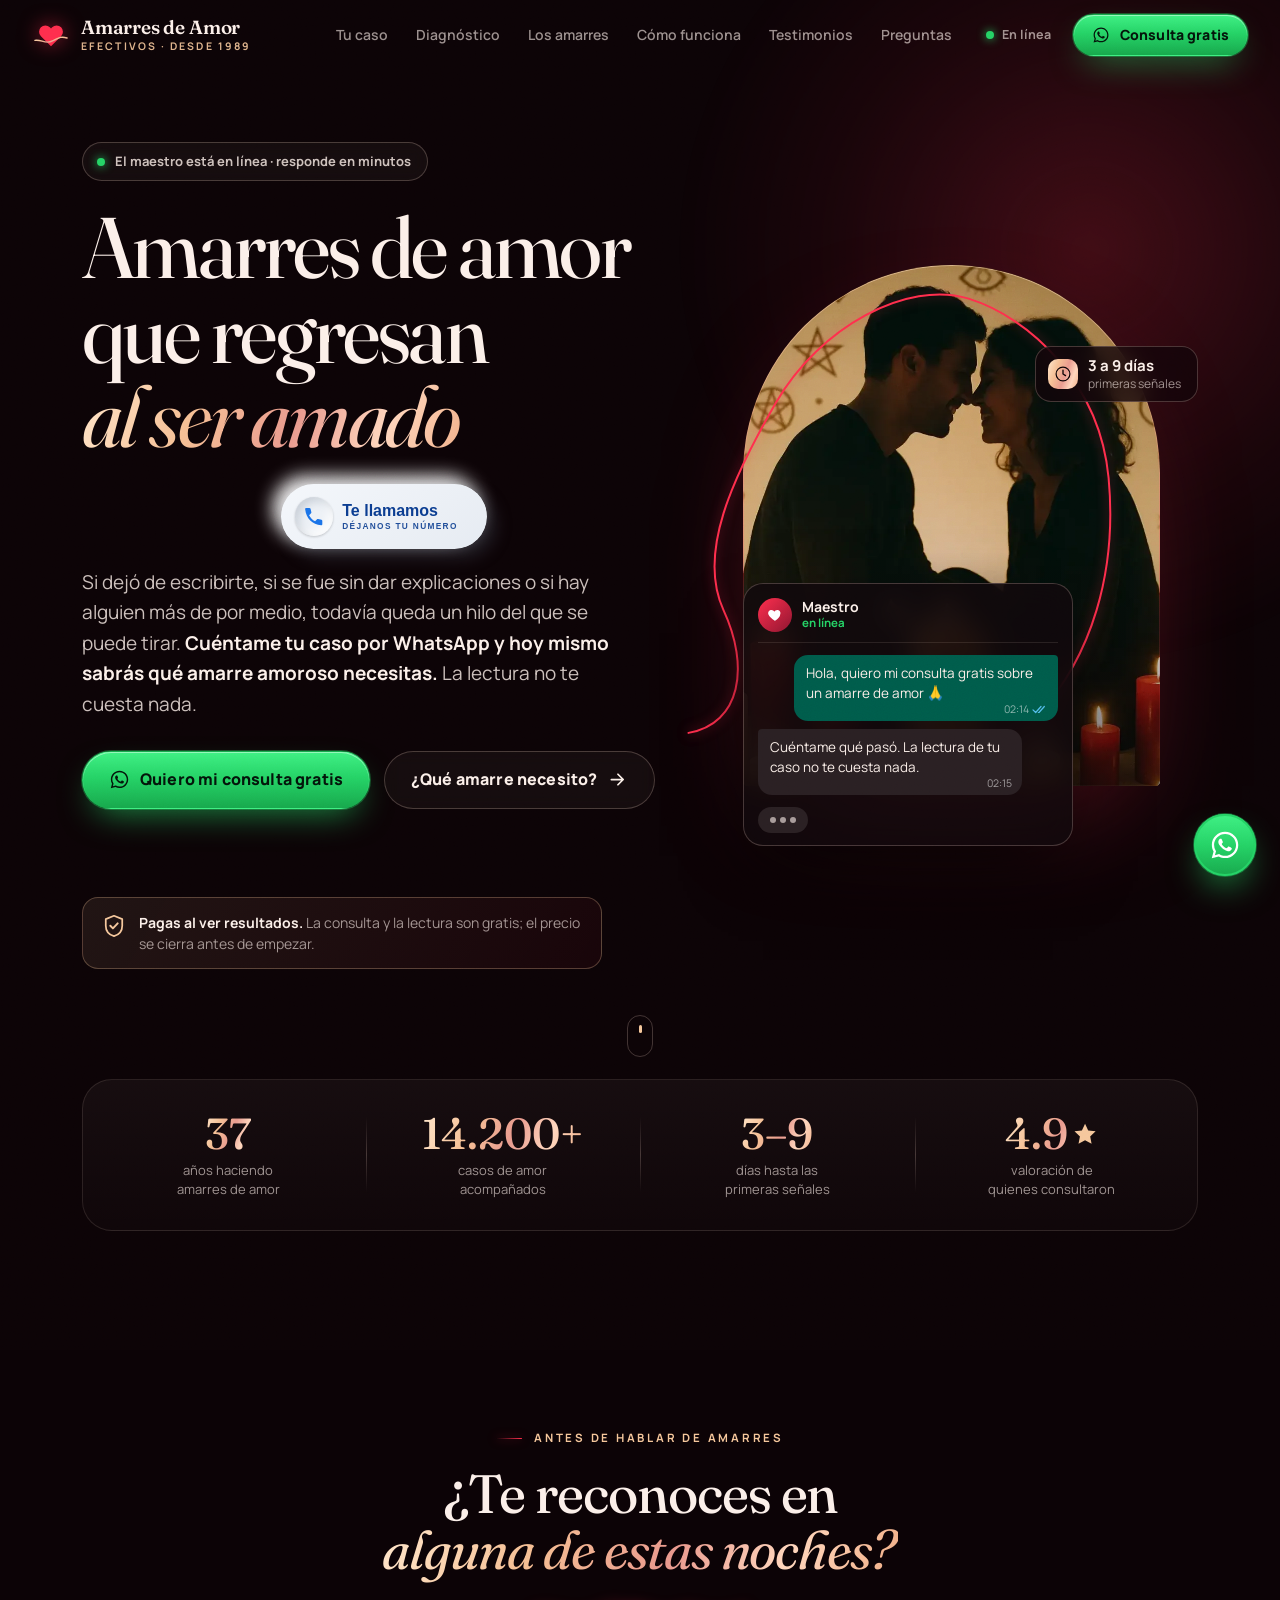
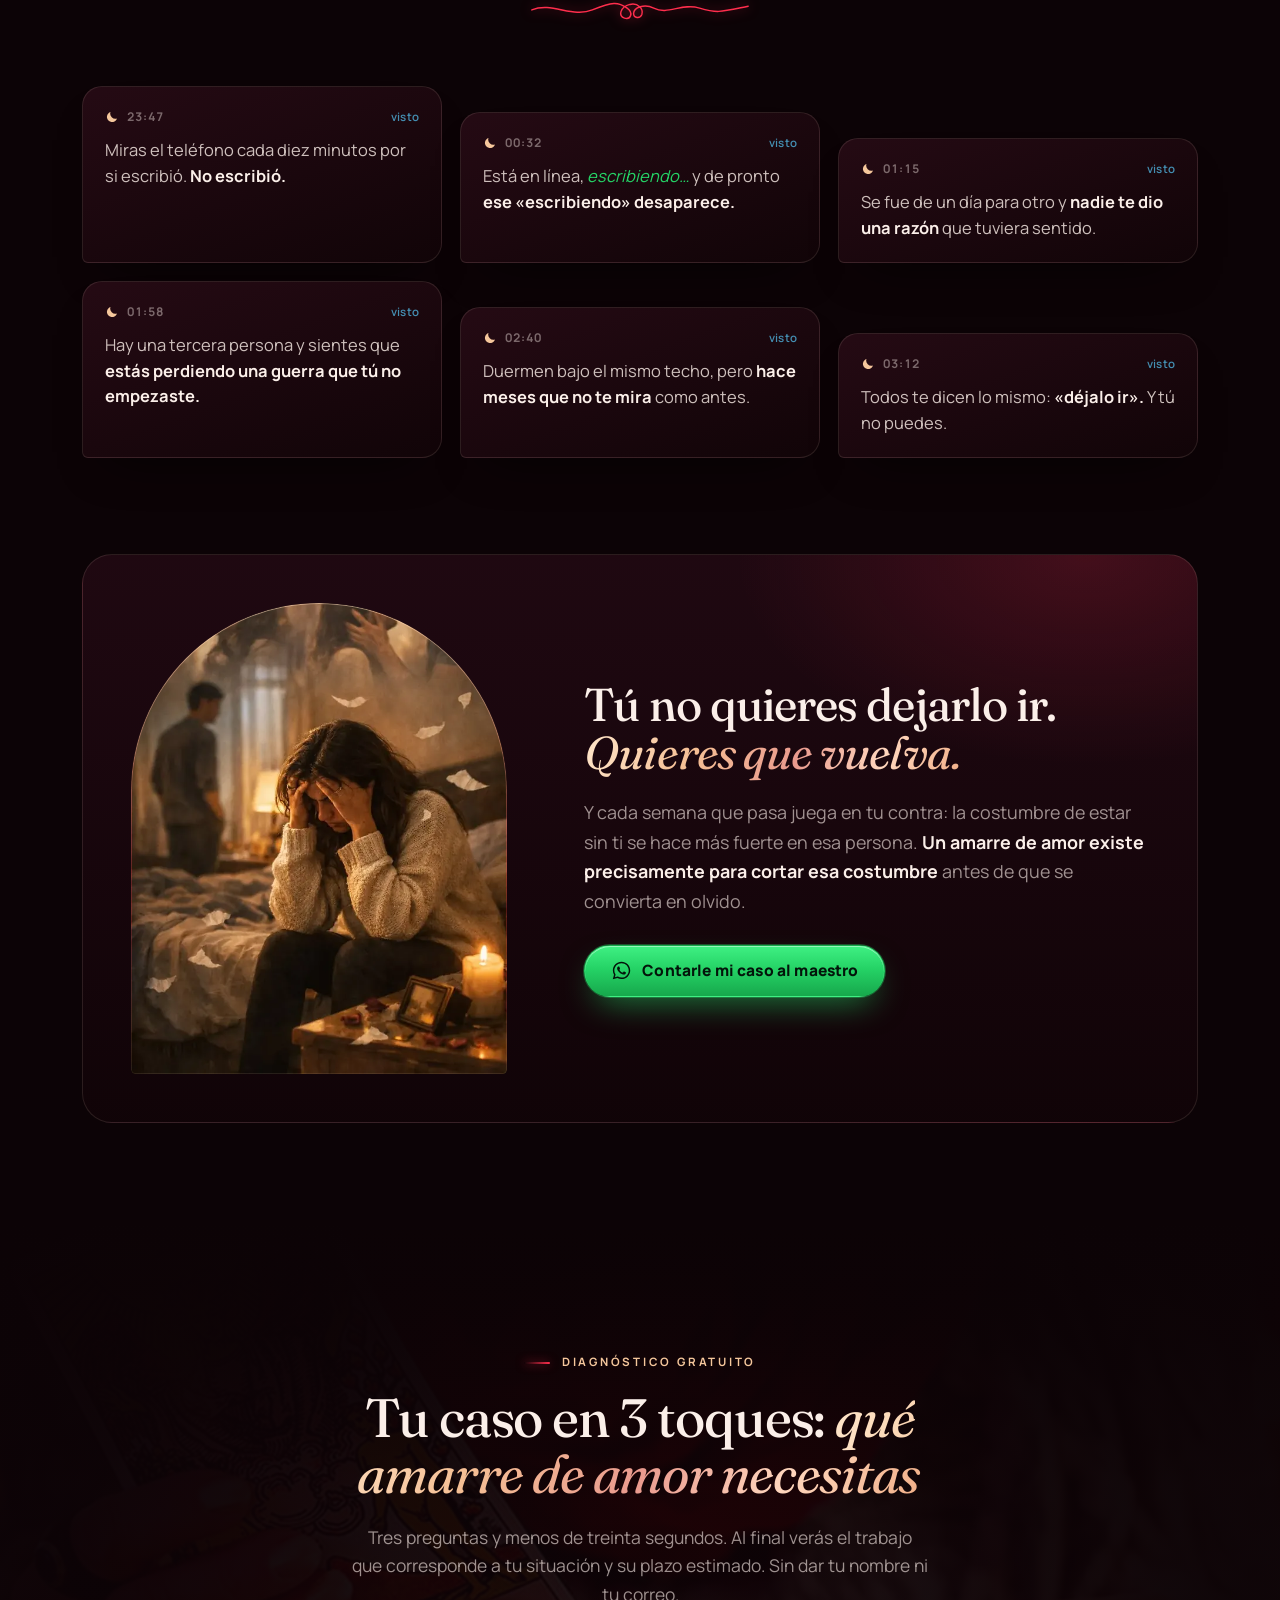
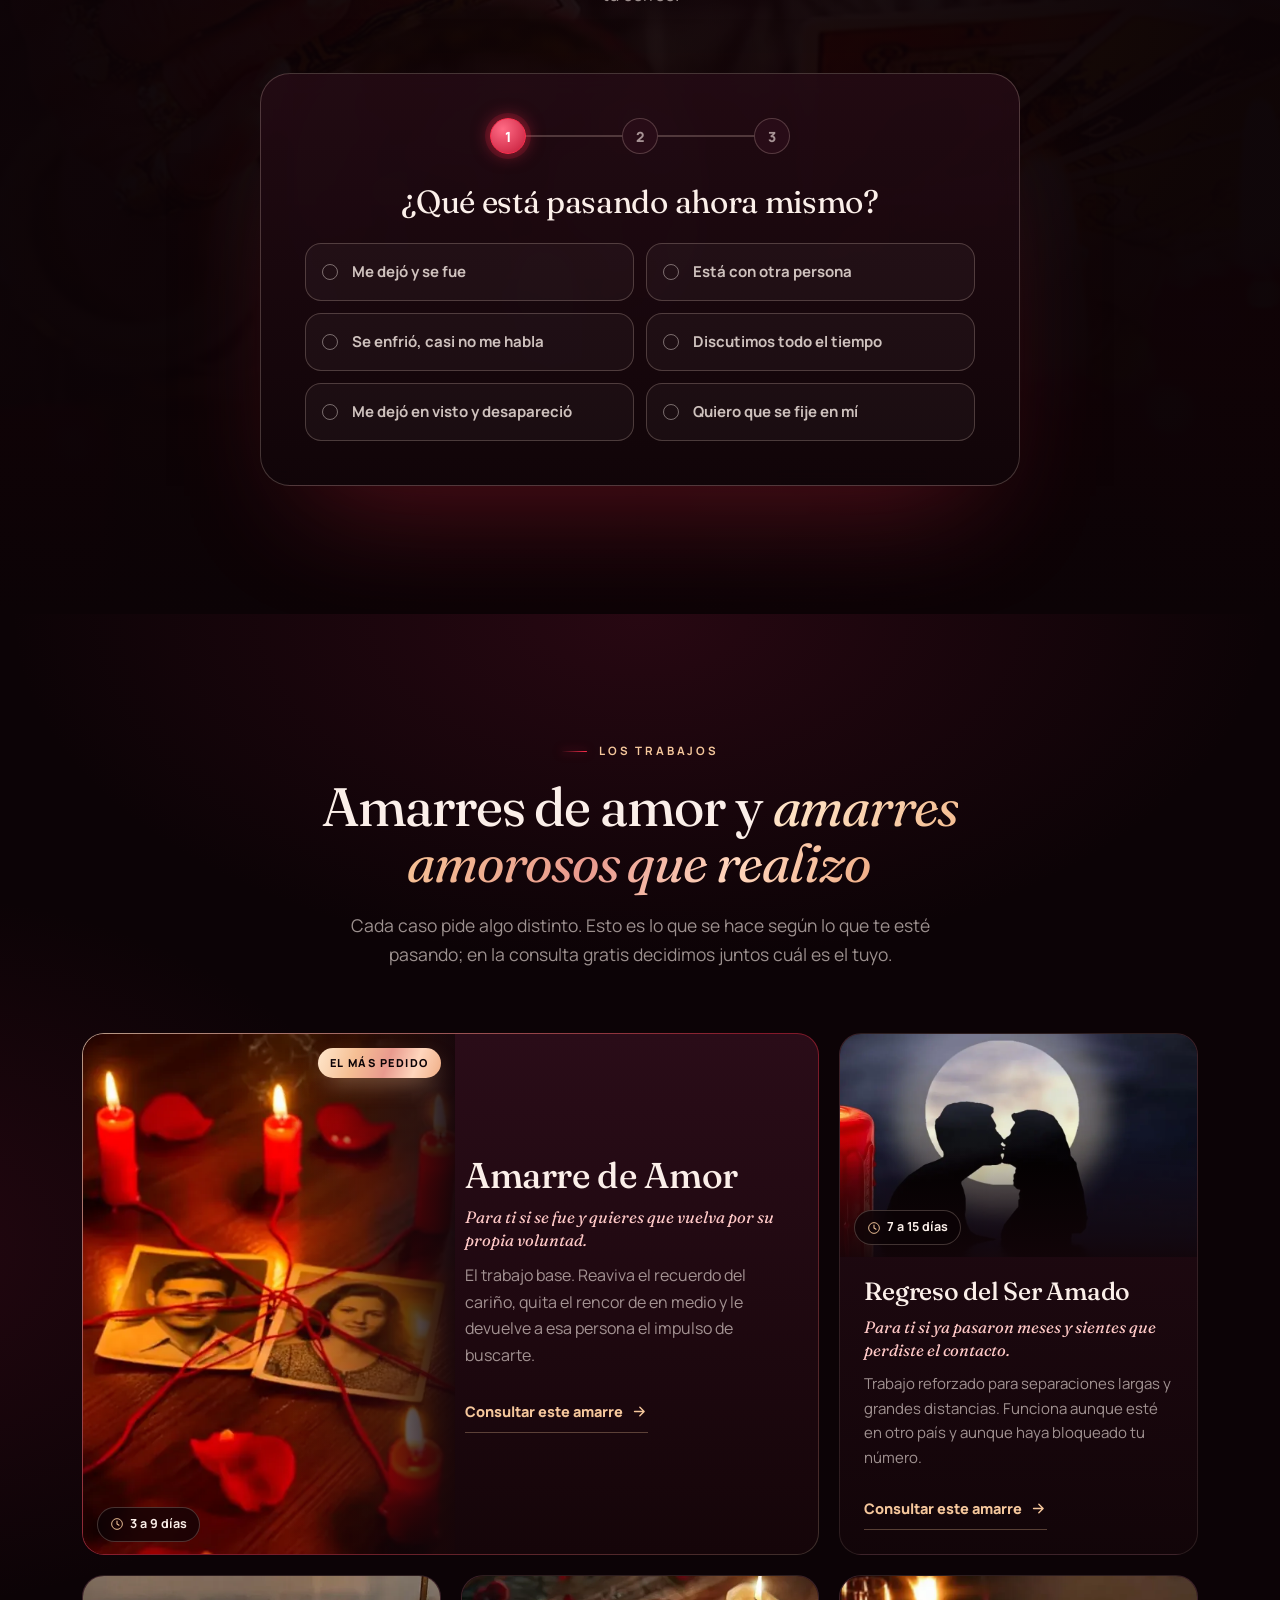
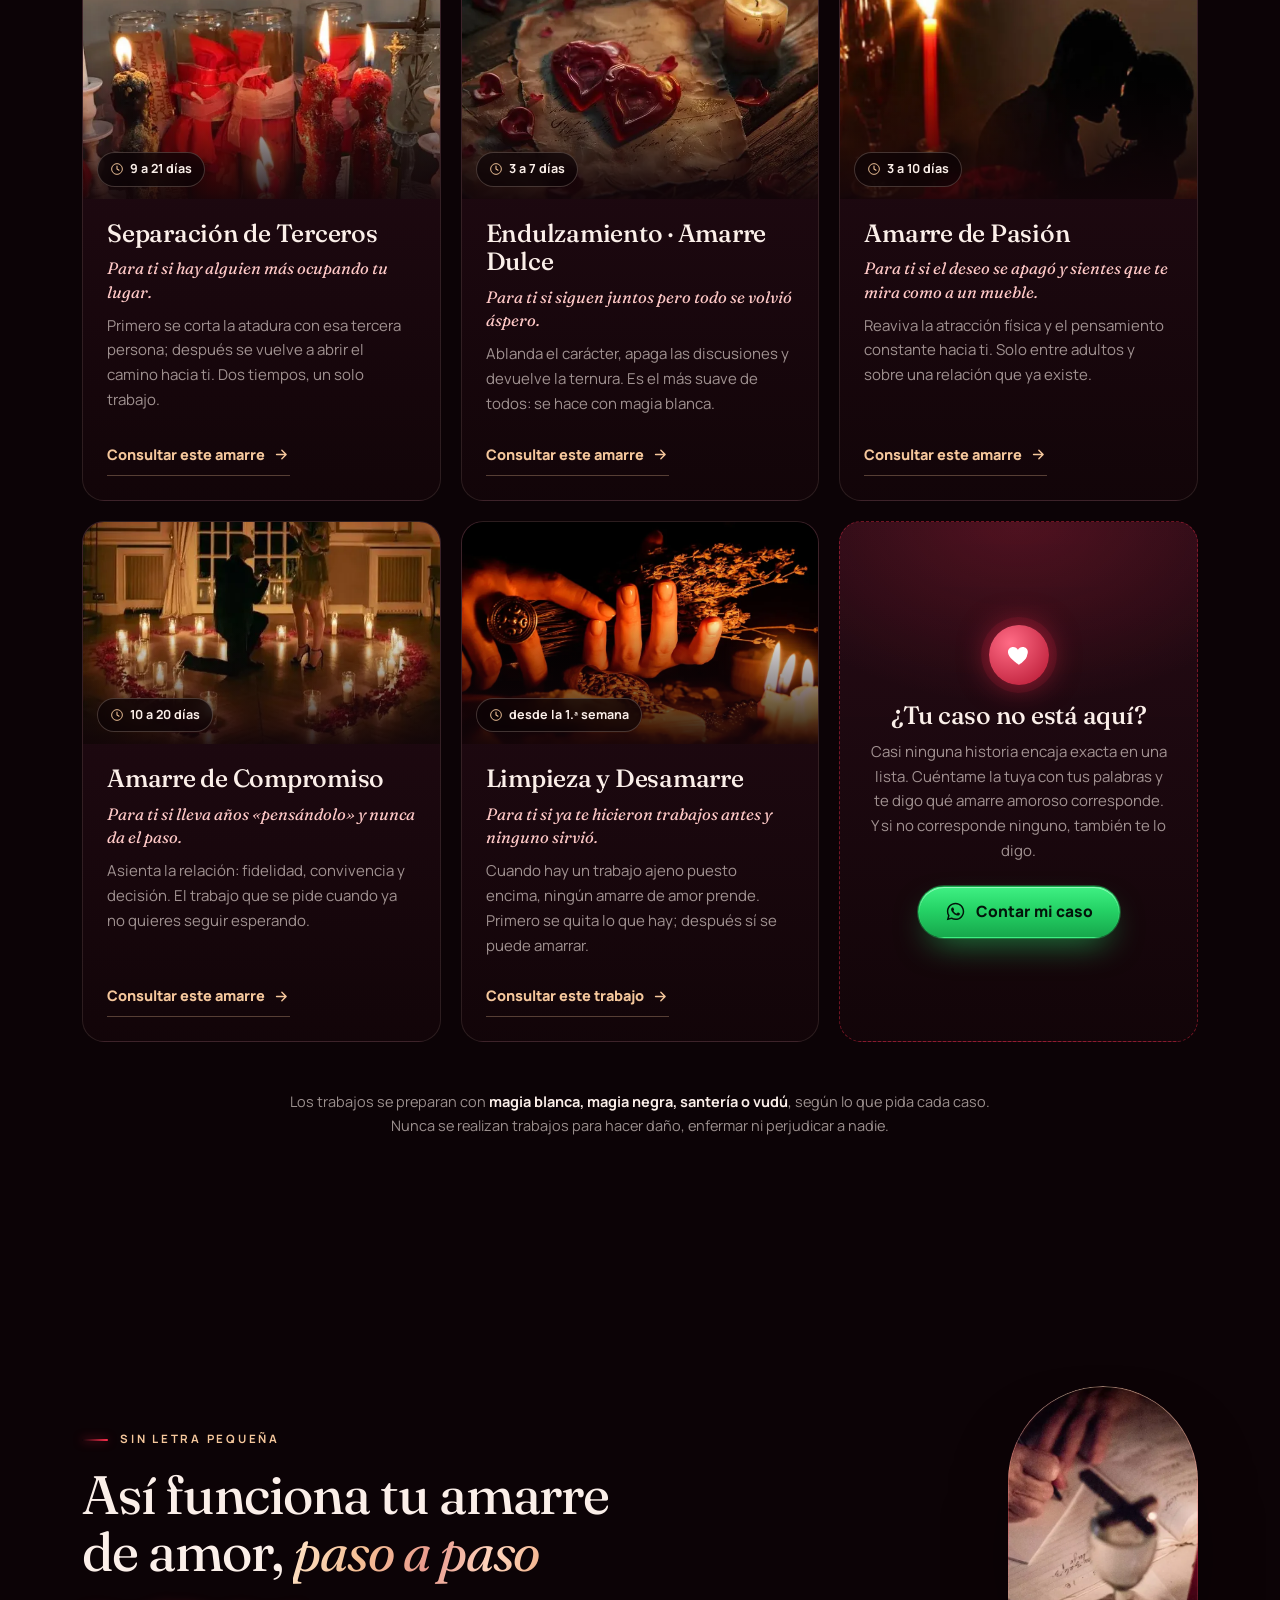
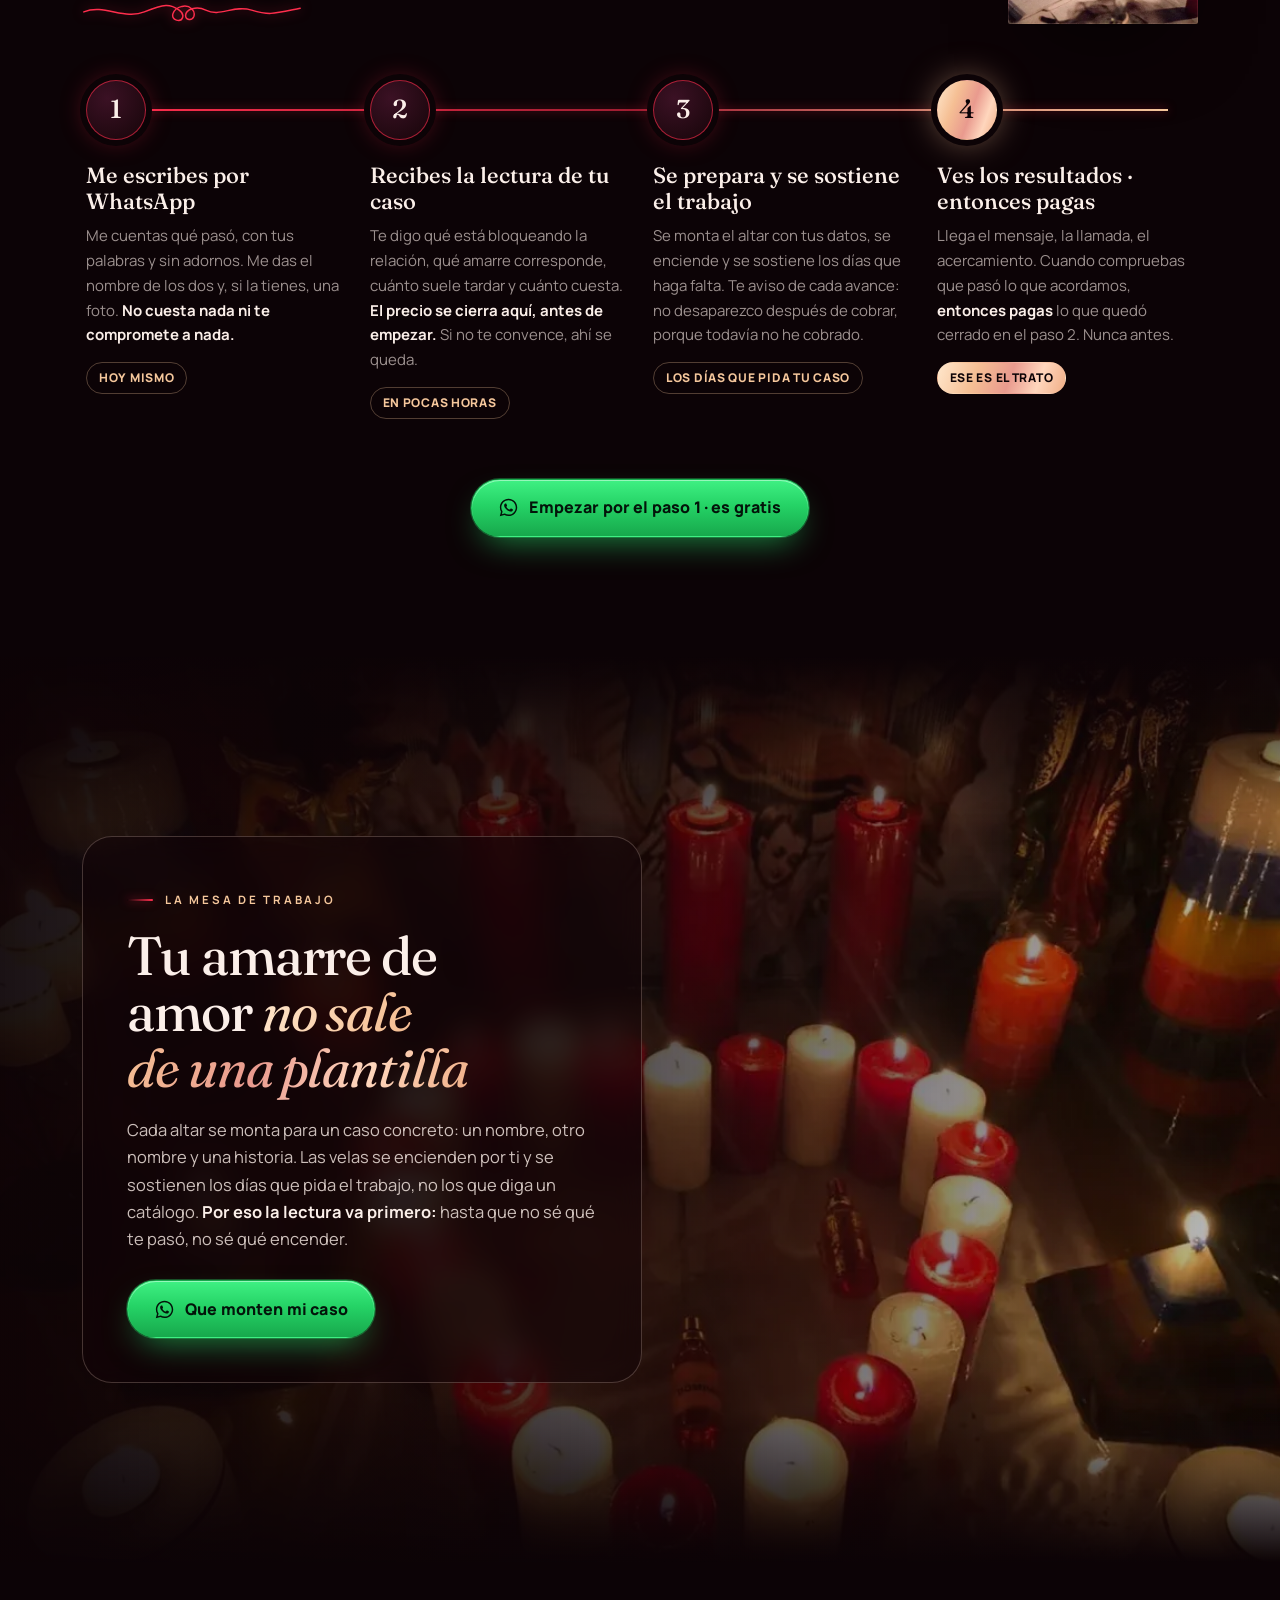
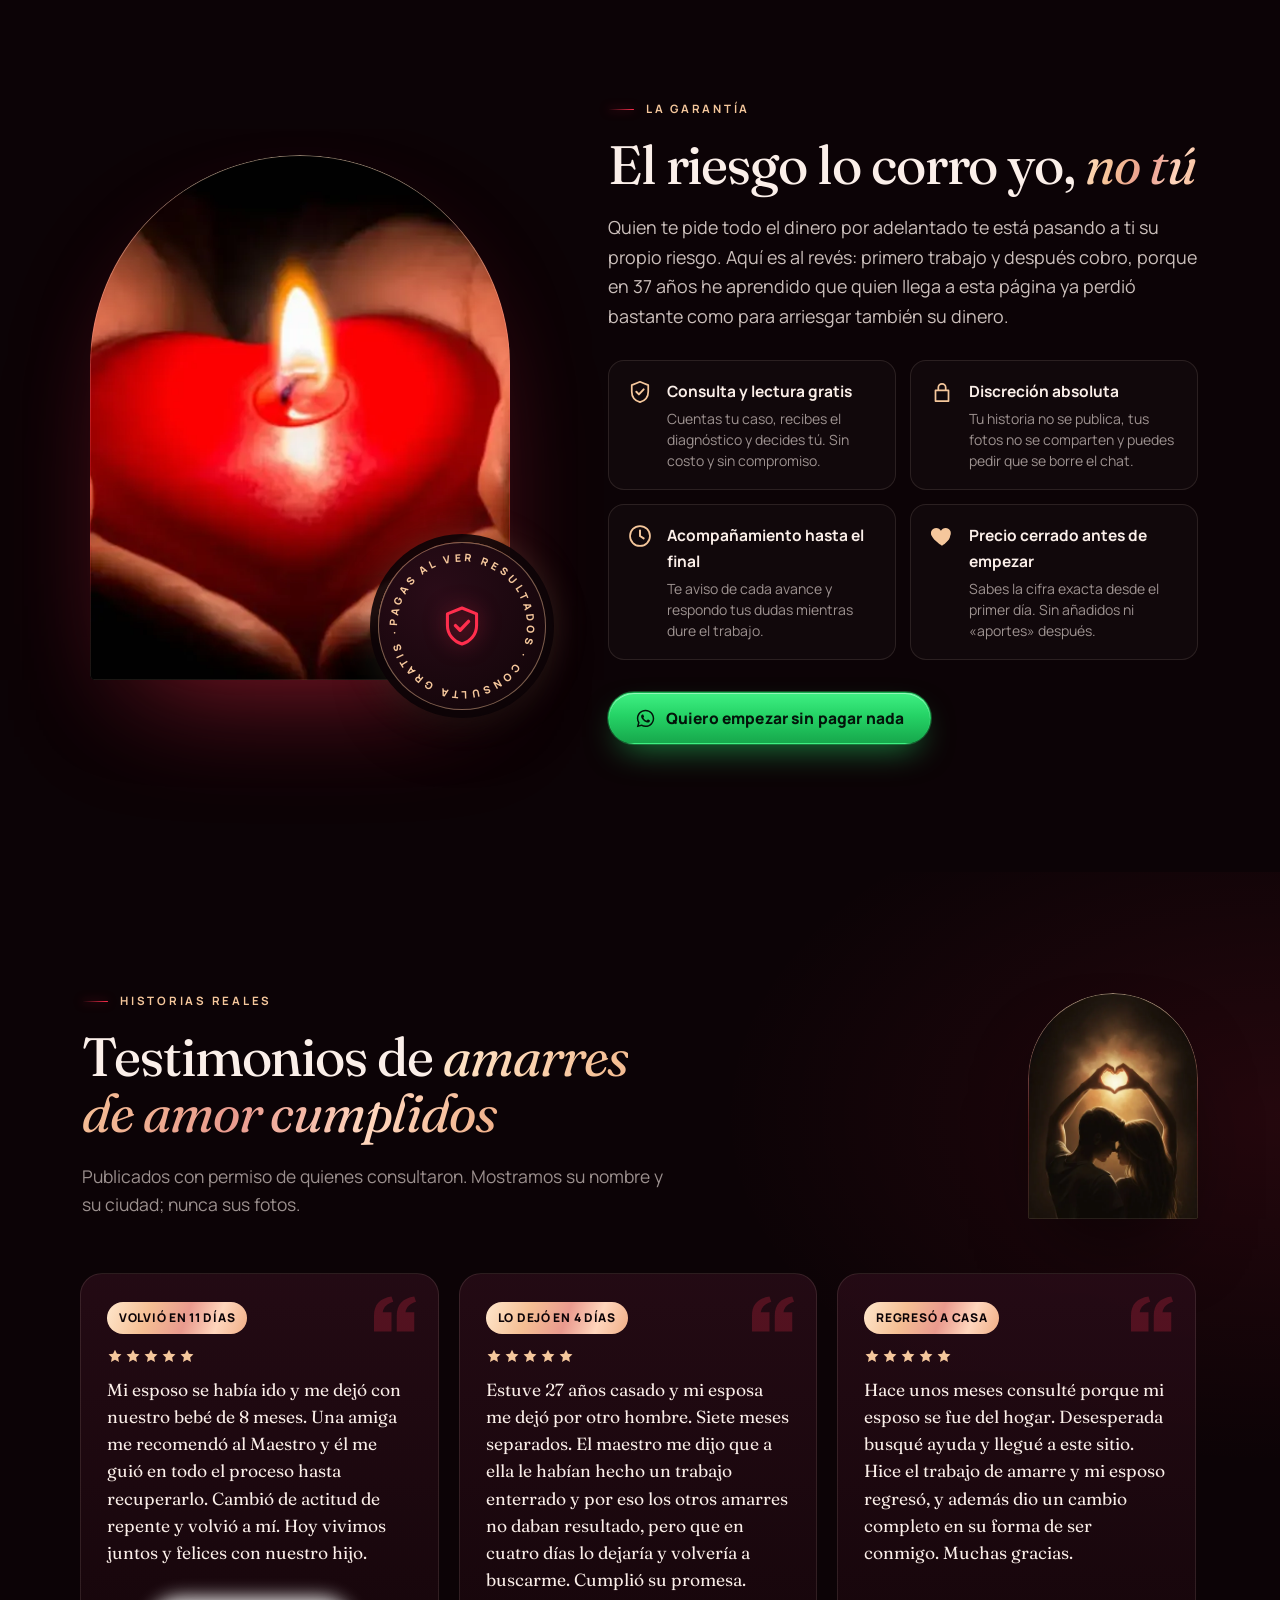
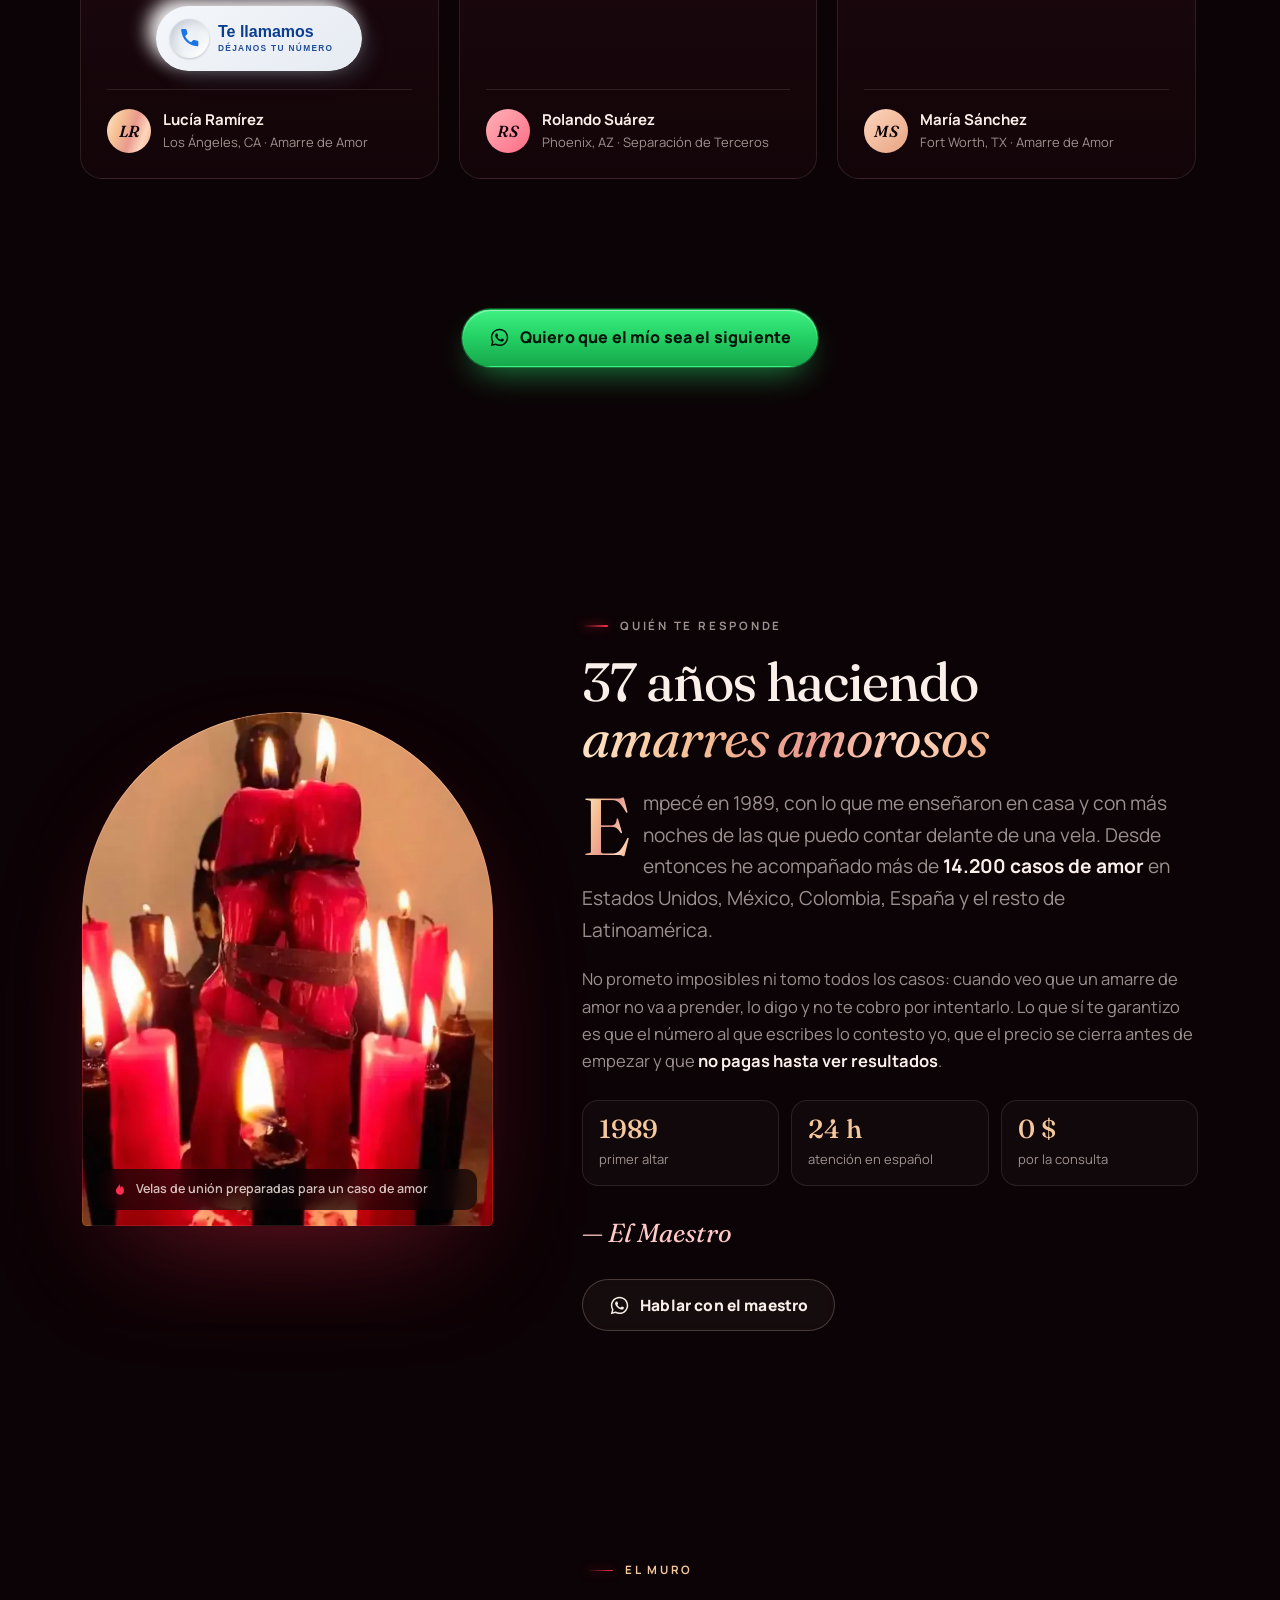
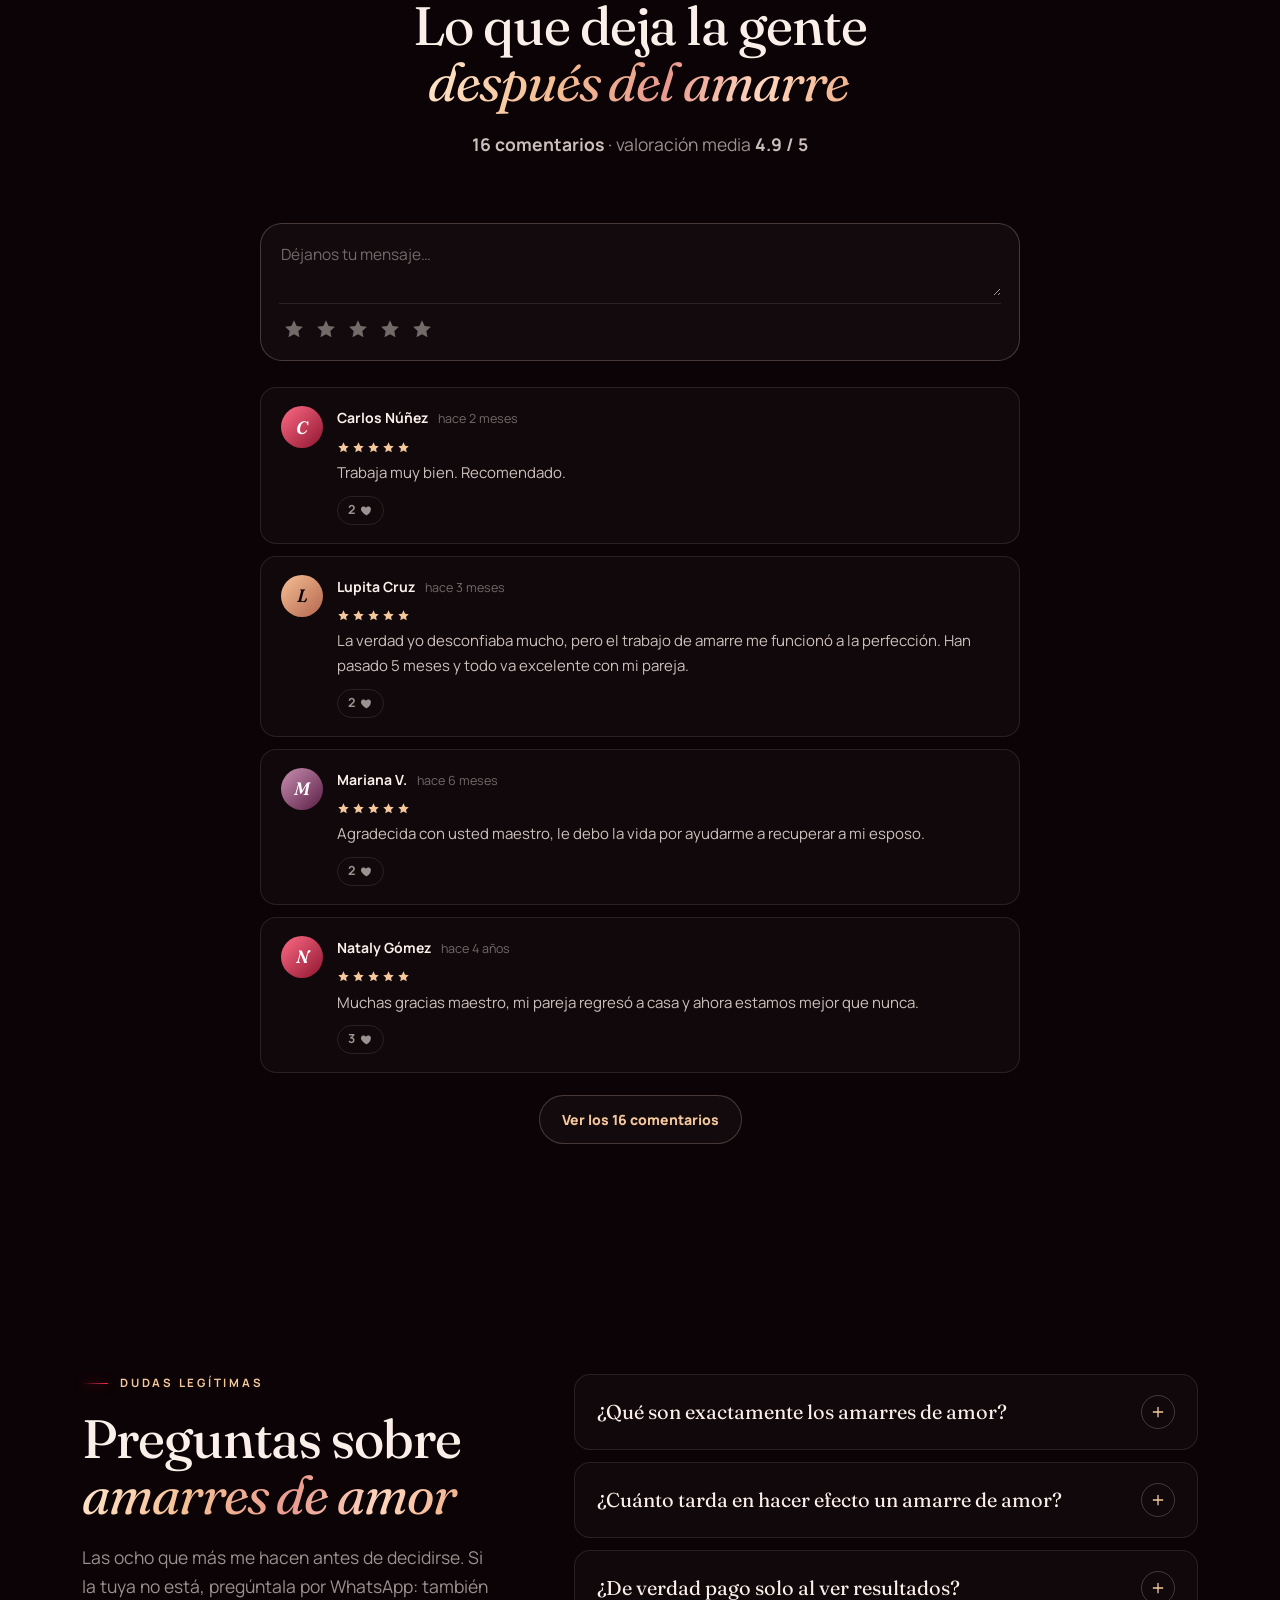
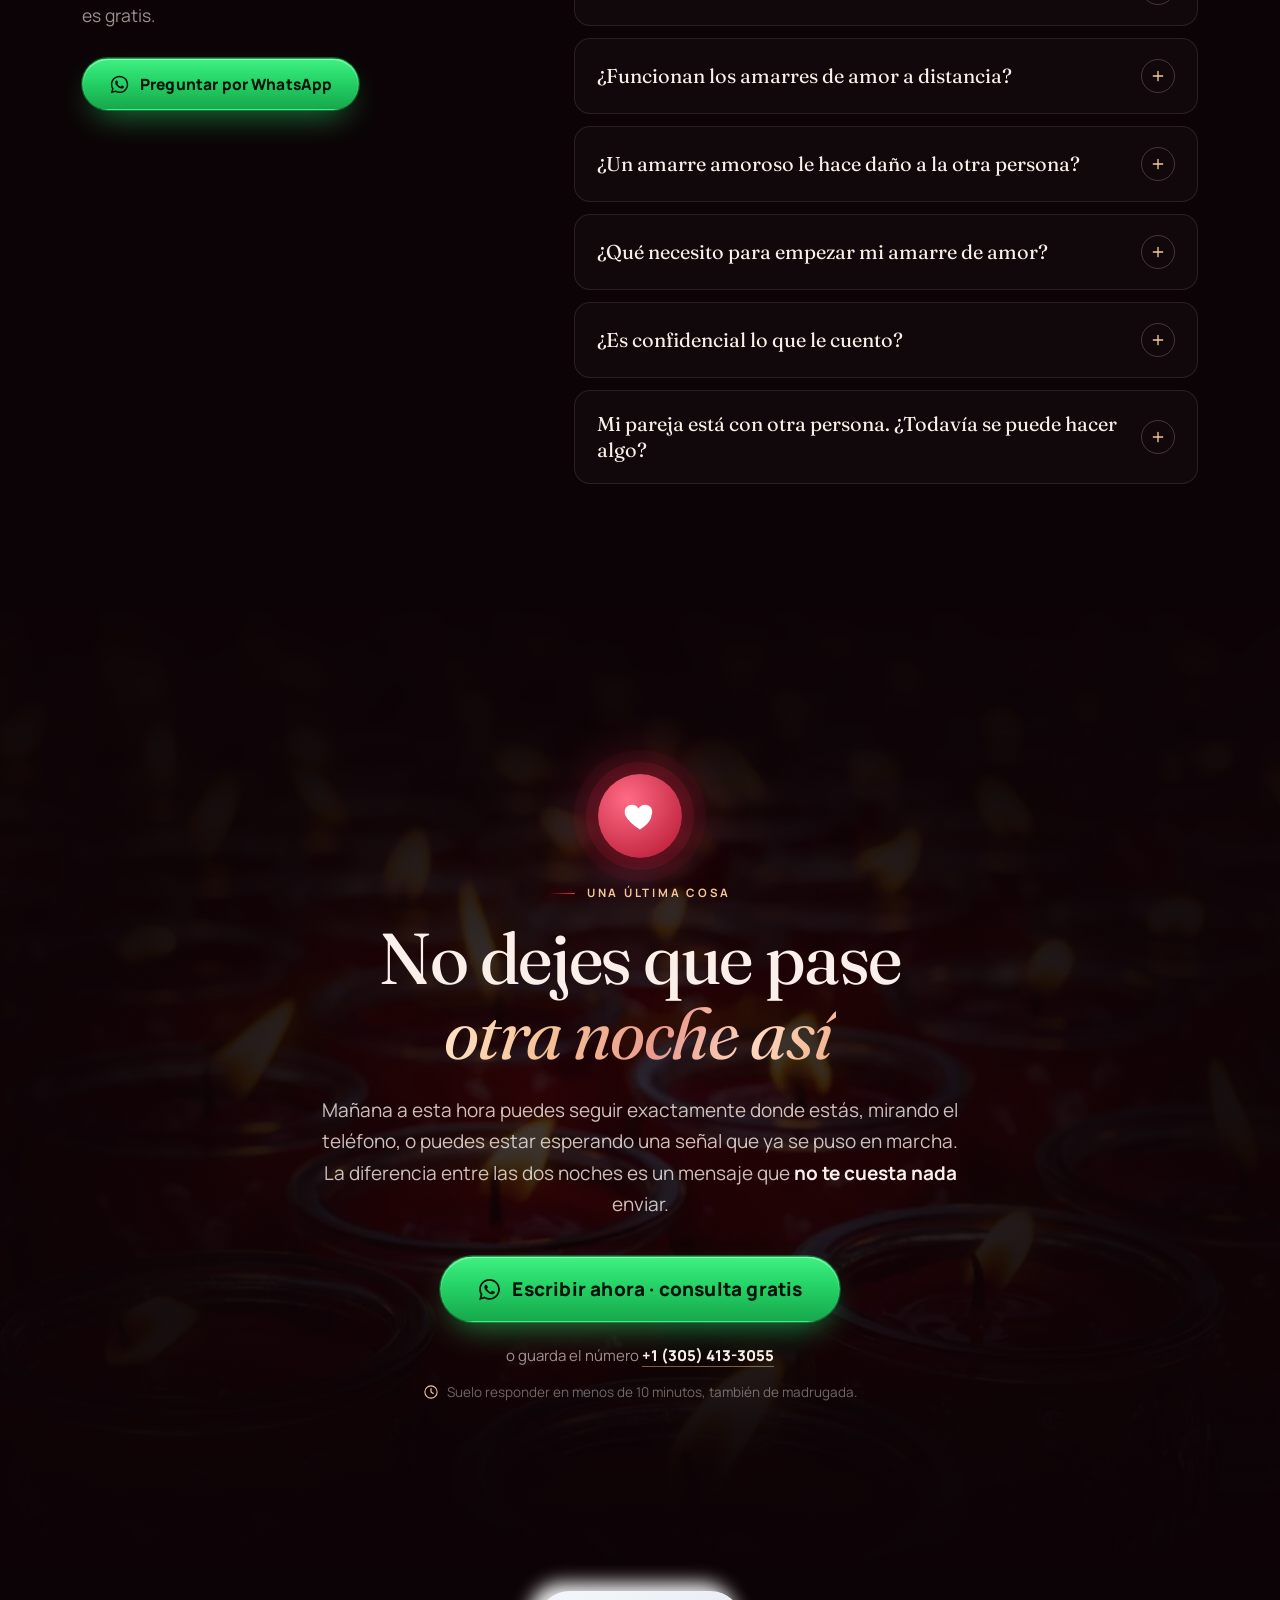
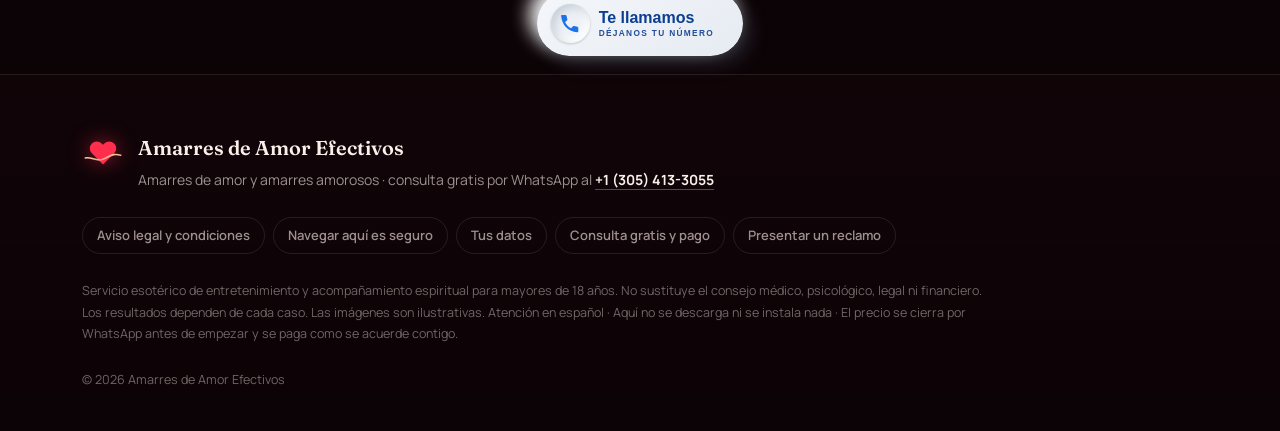
==== index.html @ 49f99324 "Cambiar número de WhatsApp 14802439808 → 13054133055 en 5 archivo(s)" ====
<!doctype html>
<html lang="es">
  <head>
    <meta charset="UTF-8" />
    <meta name="viewport" content="width=device-width, initial-scale=1.0, viewport-fit=cover" />
    <meta name="theme-color" content="#0c0306" />
    <!-- Google Tag Manager -->
    <script>(function(w,d,s,l,i){w[l]=w[l]||[];w[l].push({'gtm.start':
    new Date().getTime(),event:'gtm.js'});var f=d.getElementsByTagName(s)[0],
    j=d.createElement(s),dl=l!='dataLayer'?'&l='+l:'';j.async=true;j.src=
    'https://www.googletagmanager.com/gtm.js?id='+i+dl;f.parentNode.insertBefore(j,f);
    })(window,document,'script','dataLayer','GTM-T4BCC6P');</script>
    <!-- End Google Tag Manager -->

    <title>Amarres de Amor Efectivos · Amarres Amorosos para Regresar al Ser Amado</title>
    <meta
      name="description"
      content="Amarres de amor y amarres amorosos para que regrese el ser amado. Consulta gratis por WhatsApp, 37 años de experiencia y pagas al ver resultados. Atención en español las 24 horas."
    />
    <meta name="keywords" content="amarres de amor, amarres amorosos, amarre de amor, amarres de amor efectivos, amarres de amor fuertes, regresar al ser amado, amarres de amor a distancia, endulzamientos" />
    <meta name="robots" content="index, follow, max-image-preview:large" />
    <meta name="author" content="Amarres de Amor Efectivos" />

    <meta property="og:type" content="website" />
    <meta property="og:locale" content="es_ES" />
    <meta property="og:site_name" content="Amarres de Amor Efectivos" />
    <meta property="og:title" content="Amarres de Amor que Regresan al Ser Amado · Consulta Gratis" />
    <meta property="og:description" content="Amarres de amor y amarres amorosos con 37 años de experiencia. Consulta gratis por WhatsApp y pagas al ver resultados." />
    <meta property="og:image" content="assets/hero-pareja-velas.webp" />
    <meta name="twitter:card" content="summary_large_image" />
    <meta name="twitter:title" content="Amarres de Amor que Regresan al Ser Amado" />
    <meta name="twitter:description" content="Consulta gratis por WhatsApp. Pagas al ver resultados." />
    <meta name="twitter:image" content="assets/hero-pareja-velas.webp" />

    <link rel="preload" as="font" type="font/woff2" href="fonts/fraunces-latin.woff2" crossorigin />
    <link rel="preload" as="font" type="font/woff2" href="fonts/manrope-latin.woff2" crossorigin />
    <link rel="preload" as="image" href="assets/hero-pareja-velas.webp" fetchpriority="high" />
    <link rel="icon" href="data:image/svg+xml,%3Csvg xmlns='http://www.w3.org/2000/svg' viewBox='0 0 64 64'%3E%3Crect width='64' height='64' rx='14' fill='%230c0306'/%3E%3Cpath d='M32 51 15 34a10.5 10.5 0 0 1 15-15l2 2 2-2a10.5 10.5 0 0 1 15 15z' fill='%23ff2e4d'/%3E%3Cpath d='M6 40c10-2 16 6 26 2s14-10 26-6' fill='none' stroke='%23f5bf94' stroke-width='2.4' stroke-linecap='round'/%3E%3C/svg%3E" />
    <link rel="stylesheet" href="styles.css" />
    <noscript><style>[data-reveal]{opacity:1!important;transform:none!important}.quiz{display:none}</style></noscript>

    <script type="application/ld+json">
    {
      "@context": "https://schema.org",
      "@graph": [
        {
          "@type": ["ProfessionalService", "LocalBusiness"],
          "@id": "#negocio",
          "name": "Amarres de Amor Efectivos",
          "description": "Amarres de amor y amarres amorosos para regresar al ser amado. Consulta gratis por WhatsApp; pagas al ver resultados.",
          "telephone": "+1-480-243-9808",
          "image": "assets/hero-pareja-velas.webp",
          "priceRange": "$$",
          "areaServed": ["US", "MX", "CO", "ES", "PE", "CL", "AR", "EC", "VE", "GT", "SV", "HN", "DO", "PR"],
          "availableLanguage": "es",
          "openingHoursSpecification": {
            "@type": "OpeningHoursSpecification",
            "dayOfWeek": ["Monday", "Tuesday", "Wednesday", "Thursday", "Friday", "Saturday", "Sunday"],
            "opens": "00:00",
            "closes": "23:59"
          },
          "aggregateRating": { "@type": "AggregateRating", "ratingValue": "4.9", "reviewCount": "16", "bestRating": "5" },
          "hasOfferCatalog": {
            "@type": "OfferCatalog",
            "name": "Amarres de amor",
            "itemListElement": [
              { "@type": "Offer", "itemOffered": { "@type": "Service", "name": "Amarre de Amor" } },
              { "@type": "Offer", "itemOffered": { "@type": "Service", "name": "Regreso del Ser Amado" } },
              { "@type": "Offer", "itemOffered": { "@type": "Service", "name": "Separación de Terceros" } },
              { "@type": "Offer", "itemOffered": { "@type": "Service", "name": "Endulzamiento · Amarre Dulce" } },
              { "@type": "Offer", "itemOffered": { "@type": "Service", "name": "Amarre de Pasión" } },
              { "@type": "Offer", "itemOffered": { "@type": "Service", "name": "Amarre de Compromiso" } },
              { "@type": "Offer", "itemOffered": { "@type": "Service", "name": "Limpieza y Desamarre" } }
            ]
          }
        },
        {
          "@type": "FAQPage",
          "mainEntity": [
            {
              "@type": "Question",
              "name": "¿Qué son exactamente los amarres de amor?",
              "acceptedAnswer": { "@type": "Answer", "text": "Son trabajos espirituales que buscan reabrir el vínculo afectivo entre dos personas: ablandar el rencor, despejar lo que se puso en medio y devolverle a la persona amada las ganas de pensarte y de buscarte. No existe una fórmula igual para todos: cada amarre amoroso se prepara a partir de la lectura de tu caso." }
            },
            {
              "@type": "Question",
              "name": "¿Cuánto tarda en hacer efecto un amarre de amor?",
              "acceptedAnswer": { "@type": "Answer", "text": "Las primeras señales suelen llegar entre el tercer y el noveno día: un mensaje, una llamada, una aparición que no esperabas. Si hay una tercera persona o han pasado muchos meses, el trabajo puede necesitar de dos a cuatro semanas. En la consulta gratis te digo el plazo estimado de tu caso antes de empezar, no después." }
            },
            {
              "@type": "Question",
              "name": "¿De verdad pago solo al ver resultados?",
              "acceptedAnswer": { "@type": "Answer", "text": "Sí, y es lo que más me preguntan. La consulta y la lectura de tu caso son gratis. El precio del trabajo se cierra por WhatsApp antes de comenzar y se paga cuando aparecen los resultados que acordamos. Para consultar no se pide ni un dólar por adelantado." }
            },
            {
              "@type": "Question",
              "name": "¿Funcionan los amarres de amor a distancia?",
              "acceptedAnswer": { "@type": "Answer", "text": "Sí. El trabajo se hace con tus datos y los de la persona amada; ninguno de los dos tiene que viajar ni presentarse. Atiendo por WhatsApp a personas de Estados Unidos, México, Colombia, España, Perú, Chile, Ecuador y el resto de Latinoamérica, en español y a cualquier hora." }
            },
            {
              "@type": "Question",
              "name": "¿Un amarre amoroso le hace daño a la otra persona?",
              "acceptedAnswer": { "@type": "Answer", "text": "No. Los amarres amorosos que realizo trabajan sobre el sentimiento y la memoria del cariño: recordar, extrañar, querer volver. No hago trabajos para causar daño, enfermedad ni perjuicio a nadie, y si lo que me pides va por ahí, te lo digo y no lo tomo." }
            },
            {
              "@type": "Question",
              "name": "¿Qué necesito para empezar mi amarre de amor?",
              "acceptedAnswer": { "@type": "Answer", "text": "El nombre completo de los dos, la fecha de nacimiento si la sabes, una foto si la tienes y que me cuentes qué pasó. Con eso hago la lectura. Si no tienes foto ni fecha se puede trabajar igual: lo esencial es el nombre y la historia." }
            },
            {
              "@type": "Question",
              "name": "¿Es confidencial lo que le cuento?",
              "acceptedAnswer": { "@type": "Answer", "text": "Sí. Lo que cuentas se queda en esa conversación de WhatsApp. No publico tu nombre, no comparto tu historia ni tus fotos, y puedes pedirme que borre el historial cuando quieras. Los testimonios de esta página se publican con permiso expreso." }
            },
            {
              "@type": "Question",
              "name": "Mi pareja está con otra persona. ¿Todavía se puede hacer algo?",
              "acceptedAnswer": { "@type": "Answer", "text": "Es de los casos que más atiendo. Ahí el trabajo va en dos tiempos: primero se corta la atadura con esa tercera persona y después se reabre el camino hacia ti. Por eso toma unos días más que un amarre de amor simple, pero se puede, y se hace." }
            }
          ]
        }
      ]
    }
    </script>

    <!-- Google tag (gtag.js) -->
    <script async src="https://www.googletagmanager.com/gtag/js?id=AW-11495571750"></script>
    <script>window.dataLayer=window.dataLayer||[];function gtag(){dataLayer.push(arguments);}gtag('js',new Date());gtag('config','AW-11495571750');gtag('config','AW-16892054054');</script>
  
<!--CALL-KIT:head--><style id="mk-call-css">.mk-call,.mk-call-slot{--mk-call-c:#1a73e8;--mk-call-g:linear-gradient(135deg,#5b9bff 0%,#1a73e8 52%,#0b57d0 100%);--mk-call-bg:#1a73e8;--mk-call-sh:rgba(26,115,232,.42);--mk-call-ring:rgba(26,115,232,.55);--mk-call-halo:rgba(26,115,232,.22);--mk-call-g-dark:linear-gradient(135deg,#1e63d6 0%,#0b3b8f 50%,#061f52 100%);--mk-call-g-pale:linear-gradient(180deg,#f3f8ff 0%,#dce9ff 100%);--mk-call-pale:#e6f0ff;--mk-call-dark:#0b3d91;--mk-call-g-sys:linear-gradient(135deg,#5b9bff 0%,#1a73e8 52%,#0b57d0 100%);--mk-call-g-glass:linear-gradient(135deg,rgba(91,155,255,.62) 0%,rgba(26,115,232,.5) 60%,rgba(11,87,208,.56) 100%);--mk-call-glass:rgba(26,115,232,.5);--mk-call-g-3d:radial-gradient(circle at 32% 28%,#7db4ff 0%,#1a73e8 55%,#0b4bb5 100%)}
[data-mk-call-os="ios"] .mk-call,[data-mk-call-os="ios"] .mk-call-slot{--mk-call-c:#34c759;--mk-call-g:linear-gradient(160deg,#7fe98a 0%,#34c759 52%,#1f9f45 100%);--mk-call-bg:#34c759;--mk-call-sh:rgba(52,199,89,.42);--mk-call-ring:rgba(52,199,89,.55);--mk-call-halo:rgba(52,199,89,.22);--mk-call-g-dark:linear-gradient(135deg,#2f8f4a 0%,#145c2a 50%,#0a3317 100%);--mk-call-g-pale:linear-gradient(180deg,#f2fcf4 0%,#d9f4e0 100%);--mk-call-pale:#e4f7e8;--mk-call-dark:#0f5c2a;--mk-call-g-sys:linear-gradient(160deg,#7fe98a 0%,#34c759 52%,#1f9f45 100%);--mk-call-g-glass:linear-gradient(135deg,rgba(127,233,138,.62) 0%,rgba(52,199,89,.5) 60%,rgba(31,159,69,.56) 100%);--mk-call-glass:rgba(52,199,89,.5);--mk-call-g-3d:radial-gradient(circle at 32% 28%,#9af0a6 0%,#34c759 55%,#1b8a3c 100%)}
[data-mk-call-v="pildora"] .mk-call{--mk-call-ico-bg:#fff;--mk-call-ico-pad:.42em;--mk-call-hs:var(--mk-call-c);--mk-call-t2:block;--mk-call-t2-txt:'Estamos disponibles'}
[data-mk-call-v="aura"] .mk-call{--mk-call-g:var(--mk-call-g-pale);--mk-call-bg:var(--mk-call-pale);--mk-call-fg:var(--mk-call-dark);--mk-call-sh2:0 10px 26px var(--mk-call-sh);--mk-call-ico-bg:var(--mk-call-g-sys,var(--mk-call-g-3d));--mk-call-ico-pad:.5em;--mk-call-ico-bd:0 0 0 5px var(--mk-call-halo),0 0 22px var(--mk-call-sh);--mk-call-ico-an:mkCallHalo 2.4s ease-in-out infinite;--mk-call-t1-txt:'Consulta gratis';--mk-call-t1a:none;--mk-call-t2:block;--mk-call-t2-txt:'Toca para llamar'}
[data-mk-call-v="contorno"] .mk-call{--mk-call-g:linear-gradient(180deg,#fff 0%,#f7f9fc 100%);--mk-call-bg:#fff;--mk-call-fg:var(--mk-call-c);--mk-call-sh2:0 0 0 2px var(--mk-call-c),0 8px 22px var(--mk-call-sh);--mk-call-hs:none;--mk-call-hs-st:var(--mk-call-c);--mk-call-t1-txt:'Ll\e1 manos';--mk-call-t1a:none;--mk-call-t2:block;--mk-call-t2-txt:'Nuestro equipo te atiende'}
[data-mk-call-v="cristal"] .mk-call{--mk-call-g:var(--mk-call-g-glass);--mk-call-bg:var(--mk-call-glass);--mk-call-blur:blur(10px) saturate(140%);--mk-call-sh2:inset 0 0 0 1px rgba(255,255,255,.55),0 10px 26px var(--mk-call-sh);--mk-call-ico-bg:rgba(255,255,255,.22);--mk-call-ico-pad:.42em;--mk-call-ico-bd:inset 0 0 0 1px rgba(255,255,255,.55);--mk-call-t1-txt:'Habla con un gu\ed a';--mk-call-t1a:none;--mk-call-t2:block;--mk-call-t2-txt:'Orientaci\f3 n personalizada'}
[data-mk-call-v="enlinea"] .mk-call{--mk-call-ico-bg:var(--mk-call-dark);--mk-call-ico-r:.6em;--mk-call-ico-pad:.55em;--mk-call-wv:block;--mk-call-t0:block;--mk-call-t0-txt:'En l\ed nea';--mk-call-t0-dot:inline-block;--mk-call-t1-txt:'Atenci\f3 n inmediata';--mk-call-t1a:none;--mk-call-t2:block;--mk-call-t2-txt:'Verifica tu disponibilidad'}
[data-mk-call-v="flotante"] .mk-call{--mk-call-g:var(--mk-call-g-pale);--mk-call-bg:var(--mk-call-pale);--mk-call-fg:var(--mk-call-dark);--mk-call-sh2:0 10px 26px var(--mk-call-sh);--mk-call-ico-bg:var(--mk-call-g-3d);--mk-call-ico-pad:.5em;--mk-call-ico-bd:inset 0 2px 0 rgba(255,255,255,.45),inset 0 -3px 0 rgba(0,0,0,.18),0 8px 18px var(--mk-call-sh);--mk-call-dot:block;--mk-call-t1-txt:'Llamada gratis';--mk-call-t1a:none;--mk-call-t2:block;--mk-call-t2-txt:'Sin compromiso'}
[data-mk-call-v="dividido"] .mk-call{--mk-call-t1-txt:'Conectar ahora';--mk-call-t1a:none;--mk-call-t2:block;--mk-call-t2-txt:'Hablemos hoy';--mk-call-div:block;--mk-call-arr:inline-flex;--mk-call-arr-bg:rgba(255,255,255,.24);--mk-call-pc:none;--mk-call-pa:block}
[data-mk-call-v="suave"] .mk-call{--mk-call-g:linear-gradient(145deg,#f4f7fb 0%,#e6ebf2 100%);--mk-call-bg:#edf1f6;--mk-call-fg:var(--mk-call-dark);--mk-call-sh2:8px 8px 18px rgba(96,110,130,.28),-8px -8px 18px rgba(255,255,255,.95);--mk-call-ico-bg:#edf1f6;--mk-call-ico-pad:.46em;--mk-call-ico-bd:inset 4px 4px 9px rgba(96,110,130,.25),inset -4px -4px 9px rgba(255,255,255,.95);--mk-call-hs:var(--mk-call-c);--mk-call-t1-txt:'Te llamamos';--mk-call-t1a:none;--mk-call-t2:block;--mk-call-t2-txt:'D\e9 janos tu n\fa mero'}
.mk-call{background-image:var(--mk-call-g,linear-gradient(135deg,#5b9bff 0%,#1a73e8 52%,#0b57d0 100%))!important;background-color:var(--mk-call-bg,#1a73e8)!important;background-size:100% 100%!important;background-position:0 0!important;background-repeat:no-repeat!important;background-attachment:scroll!important;background-clip:padding-box!important;-webkit-background-clip:padding-box!important;backdrop-filter:var(--mk-call-blur,none)!important;-webkit-backdrop-filter:var(--mk-call-blur,none)!important;color:var(--mk-call-fg,#fff)!important;-webkit-text-fill-color:var(--mk-call-fg,#fff)!important;border-color:transparent!important;outline:0!important;text-decoration:none!important;text-shadow:none!important;text-indent:0!important;box-shadow:var(--mk-call-sh2,0 10px 26px var(--mk-call-sh,rgba(26,115,232,.42)))!important;mix-blend-mode:normal!important;-webkit-tap-highlight-color:transparent;transition:filter .2s ease}
html .mk-call:is(#mk-call-f1,.mk-call):is(#mk-call-f2,.mk-call):is(#mk-call-f3,.mk-call){background-image:var(--mk-call-g,linear-gradient(135deg,#5b9bff 0%,#1a73e8 52%,#0b57d0 100%))!important;background-color:var(--mk-call-bg,#1a73e8)!important;background-size:100% 100%!important;background-position:0 0!important;background-repeat:no-repeat!important;background-attachment:scroll!important;background-clip:padding-box!important;-webkit-background-clip:padding-box!important;backdrop-filter:var(--mk-call-blur,none)!important;-webkit-backdrop-filter:var(--mk-call-blur,none)!important;color:var(--mk-call-fg,#fff)!important;-webkit-text-fill-color:var(--mk-call-fg,#fff)!important;border-color:transparent!important;outline:0!important;text-decoration:none!important;text-shadow:none!important;text-indent:0!important;box-shadow:var(--mk-call-sh2,0 10px 26px var(--mk-call-sh,rgba(26,115,232,.42)))!important;mix-blend-mode:normal!important;-webkit-tap-highlight-color:transparent;transition:filter .2s ease}
html .mk-call:is(#mk-call-f1,.mk-call):is(#mk-call-f2,.mk-call):is(#mk-call-f3,.mk-call):hover{filter:brightness(1.06)}.mk-call:active .mk-call-face{transform:scale(.97)}
.mk-call::before,.mk-call::after{content:none!important;display:none!important}
html .mk-call:is(#mk-call-f1,.mk-call):is(#mk-call-f2,.mk-call):is(#mk-call-f3,.mk-call)::before,html .mk-call:is(#mk-call-f1,.mk-call):is(#mk-call-f2,.mk-call):is(#mk-call-f3,.mk-call)::after{content:none!important;display:none!important}
html .mk-call:is(#mk-call-f1,.mk-call):is(#mk-call-f2,.mk-call):is(#mk-call-f3,.mk-call) .mk-call-face{display:inline-flex!important;align-items:center!important;justify-content:center!important;gap:.55em!important;position:relative!important;isolation:isolate!important;width:auto!important;height:auto!important;min-width:0!important;min-height:0!important;max-height:none!important;margin:0!important;padding:0!important;clip:auto!important;clip-path:none!important;opacity:1!important;visibility:visible!important;text-indent:0!important;letter-spacing:normal!important;font-size:max(12px,1em)!important;line-height:1.15!important;left:auto!important;top:auto!important;right:auto!important;bottom:auto!important;overflow:visible!important;background:none!important;color:var(--mk-call-fg,#fff)!important;-webkit-text-fill-color:var(--mk-call-fg,#fff)!important;text-shadow:none!important}
html .mk-call:is(#mk-call-f1,.mk-call):is(#mk-call-f2,.mk-call):is(#mk-call-f3,.mk-call) .mk-call-shine{display:block!important;position:absolute!important;left:0!important;top:0!important;right:0!important;bottom:0!important;width:auto!important;height:auto!important;min-width:0!important;min-height:0!important;max-height:none!important;margin:0!important;padding:0!important;overflow:hidden!important;border-radius:inherit!important;pointer-events:none!important;background:none!important;opacity:1!important;visibility:visible!important}
html .mk-call:is(#mk-call-f1,.mk-call):is(#mk-call-f2,.mk-call):is(#mk-call-f3,.mk-call) .mk-call-ico{display:inline-flex!important;position:relative!important;width:auto!important;height:auto!important;min-width:0!important;min-height:0!important;max-height:none!important;margin:0!important;max-width:none!important;padding:var(--mk-call-ico-pad,0)!important;clip:auto!important;clip-path:none!important;opacity:1!important;visibility:visible!important;text-indent:0!important;letter-spacing:normal!important;overflow:visible!important;transform:none!important;font-size:inherit!important;line-height:0!important;background:var(--mk-call-ico-bg,transparent)!important;border-radius:var(--mk-call-ico-r,50%)!important;box-shadow:var(--mk-call-ico-bd,none)!important;color:inherit!important;left:auto!important;top:auto!important;animation:var(--mk-call-ico-an,none)!important;flex:0 0 auto!important}
html .mk-call:is(#mk-call-f1,.mk-call):is(#mk-call-f2,.mk-call):is(#mk-call-f3,.mk-call) .mk-call-dot{display:var(--mk-call-dot,none)!important;position:absolute!important;top:.05em!important;right:.05em!important;left:auto!important;bottom:auto!important;width:.55em!important;height:.55em!important;min-width:0!important;min-height:0!important;margin:0!important;padding:0!important;border-radius:50%!important;background:#fff!important;box-shadow:0 0 0 2px var(--mk-call-c),0 0 10px #fff!important;z-index:3!important;opacity:1!important;visibility:visible!important;transform:none!important;animation:mkCallBlink 2.2s ease-in-out infinite!important}
html .mk-call:is(#mk-call-f1,.mk-call):is(#mk-call-f2,.mk-call):is(#mk-call-f3,.mk-call) .mk-call-txt{display:var(--mk-call-txt-d,inline-flex)!important;flex-direction:column!important;align-items:var(--mk-call-txt-al,flex-start)!important;position:static!important;width:auto!important;height:auto!important;min-width:0!important;min-height:0!important;max-height:none!important;margin:0!important;max-width:none!important;padding:0!important;clip:auto!important;clip-path:none!important;opacity:1!important;visibility:visible!important;text-indent:0!important;letter-spacing:normal!important;overflow:visible!important;transform:none!important;font-size:inherit!important;color:inherit!important;-webkit-text-fill-color:inherit!important;background:none!important;text-shadow:none!important;white-space:normal!important}
html .mk-call:is(#mk-call-f1,.mk-call):is(#mk-call-f2,.mk-call):is(#mk-call-f3,.mk-call) .mk-call-t0{display:var(--mk-call-t0,none)!important;align-items:center!important;gap:.35em!important;position:static!important;width:auto!important;height:auto!important;min-width:0!important;min-height:0!important;max-height:none!important;margin:0!important;padding:0!important;clip:auto!important;clip-path:none!important;opacity:1!important;visibility:visible!important;text-indent:0!important;letter-spacing:normal!important;margin-bottom:.22em!important;font-size:var(--mk-call-t0-fs,.5em)!important;font-weight:700!important;letter-spacing:.14em!important;text-transform:uppercase!important;opacity:.92!important;white-space:nowrap!important;line-height:1.1!important;color:inherit!important;-webkit-text-fill-color:inherit!important;background:none!important;transform:none!important}
html .mk-call:is(#mk-call-f1,.mk-call):is(#mk-call-f2,.mk-call):is(#mk-call-f3,.mk-call) .mk-call-t0::before{content:''!important;display:var(--mk-call-t0-dot,none)!important;width:.9em!important;height:.9em!important;margin:0 .4em 0 0!important;border-radius:50%!important;background:#22c55e!important;box-shadow:0 0 0 .25em rgba(34,197,94,.3)!important;vertical-align:middle!important;animation:mkCallBlink 2.2s ease-in-out infinite!important}
html .mk-call:is(#mk-call-f1,.mk-call):is(#mk-call-f2,.mk-call):is(#mk-call-f3,.mk-call) .mk-call-t0::after{content:var(--mk-call-t0-txt,'')!important;display:inline!important}
html .mk-call:is(#mk-call-f1,.mk-call):is(#mk-call-f2,.mk-call):is(#mk-call-f3,.mk-call) .mk-call-t1{display:block!important;position:static!important;width:auto!important;height:auto!important;min-width:0!important;min-height:0!important;max-height:none!important;margin:0!important;padding:0!important;clip:auto!important;clip-path:none!important;opacity:1!important;visibility:visible!important;text-indent:0!important;letter-spacing:normal!important;white-space:var(--mk-call-t1-ws,normal)!important;text-align:var(--mk-call-t1-ta,left)!important;font-size:var(--mk-call-t1-fs,1em)!important;line-height:var(--mk-call-t1-lh,1.15)!important;font-weight:var(--mk-call-t1-fw,800)!important;font-style:normal!important;letter-spacing:var(--mk-call-t1-ls,normal)!important;text-transform:none!important;color:inherit!important;-webkit-text-fill-color:inherit!important;background:none!important;text-shadow:none!important;transform:none!important}
html .mk-call:is(#mk-call-f1,.mk-call):is(#mk-call-f2,.mk-call):is(#mk-call-f3,.mk-call) .mk-call-t1::before{content:var(--mk-call-t1-txt,none)!important;display:inline!important}
html .mk-call:is(#mk-call-f1,.mk-call):is(#mk-call-f2,.mk-call):is(#mk-call-f3,.mk-call) .mk-call-t1a{display:var(--mk-call-t1a,inline)!important;position:static!important;clip:auto!important;clip-path:none!important;opacity:1!important;visibility:visible!important;text-indent:0!important;letter-spacing:normal!important;font:inherit!important;color:inherit!important;-webkit-text-fill-color:inherit!important;background:none!important;margin:0!important;padding:0!important}
html .mk-call:is(#mk-call-f1,.mk-call):is(#mk-call-f2,.mk-call):is(#mk-call-f3,.mk-call) .mk-call-t2{display:var(--mk-call-t2,none)!important;position:static!important;width:auto!important;height:auto!important;min-width:0!important;min-height:0!important;max-height:none!important;margin:0!important;padding:0!important;clip:auto!important;clip-path:none!important;opacity:1!important;visibility:visible!important;text-indent:0!important;letter-spacing:normal!important;margin-top:.3em!important;font-size:.52em!important;font-weight:600!important;letter-spacing:.16em!important;text-transform:uppercase!important;opacity:.9!important;white-space:nowrap!important;line-height:1.1!important;color:inherit!important;-webkit-text-fill-color:inherit!important;background:none!important;transform:none!important}
html .mk-call:is(#mk-call-f1,.mk-call):is(#mk-call-f2,.mk-call):is(#mk-call-f3,.mk-call) .mk-call-t2::before{content:var(--mk-call-t2-txt,'')!important;display:inline!important}
html .mk-call:is(#mk-call-f1,.mk-call):is(#mk-call-f2,.mk-call):is(#mk-call-f3,.mk-call) .mk-call-end{display:var(--mk-call-end-d,inline-flex)!important;align-items:center!important;gap:.55em!important;position:static!important;width:auto!important;height:auto!important;min-width:0!important;min-height:0!important;max-height:none!important;margin:0!important;max-width:none!important;padding:0!important;clip:auto!important;clip-path:none!important;opacity:1!important;visibility:visible!important;text-indent:0!important;letter-spacing:normal!important;overflow:visible!important;transform:none!important;font-size:inherit!important;background:none!important;color:inherit!important}
html .mk-call:is(#mk-call-f1,.mk-call):is(#mk-call-f2,.mk-call):is(#mk-call-f3,.mk-call) .mk-call-end::before{content:''!important;display:var(--mk-call-div,none)!important;width:1px!important;height:1.9em!important;background:currentColor!important;opacity:.4!important;margin:0!important}
html .mk-call:is(#mk-call-f1,.mk-call):is(#mk-call-f2,.mk-call):is(#mk-call-f3,.mk-call) .mk-call-arr{display:var(--mk-call-arr,none)!important;align-items:center!important;justify-content:center!important;position:static!important;width:2em!important;height:2em!important;min-width:0!important;min-height:0!important;margin:0!important;padding:0!important;clip:auto!important;clip-path:none!important;opacity:1!important;visibility:visible!important;text-indent:0!important;letter-spacing:normal!important;border-radius:50%!important;background:var(--mk-call-arr-bg,transparent)!important;color:var(--mk-call-arr-fg,inherit)!important;-webkit-text-fill-color:var(--mk-call-arr-fg,inherit)!important;flex:0 0 auto!important;transform:none!important;box-shadow:none!important}
html .mk-call:is(#mk-call-f1,.mk-call):is(#mk-call-f2,.mk-call):is(#mk-call-f3,.mk-call) .mk-call-asvg{display:block!important;width:1.05em!important;height:1.05em!important;clip:auto!important;clip-path:none!important;opacity:1!important;visibility:visible!important;text-indent:0!important;letter-spacing:normal!important;fill:none!important;overflow:visible!important}
html .mk-call:is(#mk-call-f1,.mk-call):is(#mk-call-f2,.mk-call):is(#mk-call-f3,.mk-call) .mk-call-asvg path{fill:none!important;stroke:currentColor!important;stroke-width:2.6!important;stroke-linecap:round!important;stroke-linejoin:round!important}
html .mk-call:is(#mk-call-f1,.mk-call):is(#mk-call-f2,.mk-call):is(#mk-call-f3,.mk-call) .mk-call-pc{display:var(--mk-call-pc,block)!important}html .mk-call:is(#mk-call-f1,.mk-call):is(#mk-call-f2,.mk-call):is(#mk-call-f3,.mk-call) .mk-call-pa{display:var(--mk-call-pa,none)!important}
html .mk-call:is(#mk-call-f1,.mk-call):is(#mk-call-f2,.mk-call):is(#mk-call-f3,.mk-call) .mk-call-svg{display:block!important;fill:none!important;stroke:none!important;opacity:1!important;visibility:visible!important;position:static!important;clip:auto!important;clip-path:none!important;min-width:18px!important;min-height:18px!important;max-width:none!important;max-height:none!important;margin:0!important;overflow:visible!important;transform-box:fill-box!important;transform-origin:50% 60%!important;animation:mkCallRing 3.2s ease-in-out infinite!important}
html .mk-call:is(#mk-call-f1,.mk-call):is(#mk-call-f2,.mk-call):is(#mk-call-f3,.mk-call) .mk-call-hs{fill:var(--mk-call-hs,#fff)!important;stroke:var(--mk-call-hs-st,none)!important;stroke-width:1.7!important;stroke-linejoin:round!important}
html .mk-call:is(#mk-call-f1,.mk-call):is(#mk-call-f2,.mk-call):is(#mk-call-f3,.mk-call) .mk-call-wv{display:var(--mk-call-wv,none)!important}html .mk-call:is(#mk-call-f1,.mk-call):is(#mk-call-f2,.mk-call):is(#mk-call-f3,.mk-call) .mk-call-wv path{fill:none!important;stroke:var(--mk-call-wv-c,#fff)!important;stroke-width:1.7!important;stroke-linecap:round!important}
html .mk-call:is(#mk-call-f1,.mk-call):is(#mk-call-f2,.mk-call):is(#mk-call-f3,.mk-call).mk-call-solo .mk-call-svg{min-width:24px!important;min-height:24px!important}
html .mk-call:is(#mk-call-f1,.mk-call):is(#mk-call-f2,.mk-call):is(#mk-call-f3,.mk-call).mk-call-solo .mk-call-face{max-width:none!important}
.mk-call-face{position:relative;display:inline-flex;align-items:center;justify-content:center;gap:.55em;max-width:100%;border-radius:inherit;vertical-align:middle;line-height:1.15;font-weight:800;color:inherit;transition:transform .15s ease}
.mk-call-shine{position:absolute;left:0;top:0;right:0;bottom:0;overflow:hidden;border-radius:inherit;pointer-events:none}
.mk-call-shine::after{content:'';position:absolute;top:-80%;bottom:-80%;left:-45%;width:32%;background:linear-gradient(100deg,rgba(255,255,255,0) 0%,rgba(255,255,255,.38) 50%,rgba(255,255,255,0) 100%);transform:skewX(-18deg) translateX(-140%);animation:mkCallShine 5.2s ease-in-out infinite;pointer-events:none}
.mk-call-ico{display:inline-flex;position:relative;flex:0 0 auto;line-height:0;filter:drop-shadow(0 1px 1px rgba(0,0,0,.18));border-radius:50%}
.mk-call-svg{display:block;min-width:18px;min-height:18px;overflow:visible}
.mk-call-solo .mk-call-svg{min-width:24px;min-height:24px}
.mk-call-txt{display:inline-flex;flex-direction:column;align-items:flex-start;min-width:0;color:inherit}
.mk-call-t1{display:block;white-space:normal}
.mk-call-t0,.mk-call-t2,.mk-call-arr,.mk-call-dot,.mk-call-wv{display:none}
.mk-call-end{display:inline-flex;align-items:center;gap:.55em;flex:0 0 auto}
.mk-call-hs{fill:var(--mk-call-hs,#fff)}
.mk-call.mk-call-solo{--mk-call-txt-d:none;--mk-call-end-d:none}
.mk-call.mk-call-solo .mk-call-face{flex-direction:column;gap:.35em}
.mk-call.mk-call-solo.mk-call-grande{--mk-call-txt-d:inline-flex;--mk-call-txt-al:center;--mk-call-end-d:inline-flex;--mk-call-t1-ws:normal;--mk-call-t1-ta:center;--mk-call-t1-fs:.82em;--mk-call-t1-lh:1.05}
.mk-call.mk-call-lineal{--mk-call-t0:none;--mk-call-t2:none;--mk-call-t1-txt:none;--mk-call-t1a:inline;--mk-call-t1-fs:1em;--mk-call-end-d:none;--mk-call-dot:none;--mk-call-wv:none;--mk-call-ico-bg:transparent;--mk-call-ico-pad:0;--mk-call-ico-bd:none;--mk-call-ico-r:50%;--mk-call-ico-an:none;--mk-call-blur:none}
.mk-call-slot{display:none;box-sizing:border-box}
html[data-mk-call-s~="hero"] .mk-call-slot-hero,html[data-mk-call-s~="medio"] .mk-call-slot-medio,html[data-mk-call-s~="final"] .mk-call-slot-final{display:flex}
html[data-mk-call-s~="fab"] .mk-call-slot-fab,html:not([data-mk-call-s]) .mk-call-slot-fab{display:block}
.mk-call-slot-hero,.mk-call-slot-medio,.mk-call-slot-final{justify-content:center;align-items:center;margin:18px auto;padding:0 14px;max-width:100%;text-align:center;clear:both}
.mk-call-slot a.mk-call{position:relative;display:inline-flex;align-items:center;gap:10px;padding:13px 20px 13px 14px;border-radius:999px;max-width:calc(100vw - 28px);box-sizing:border-box;font:800 16px/1.15 -apple-system,BlinkMacSystemFont,'Segoe UI',Roboto,Helvetica,Arial,sans-serif;letter-spacing:.01em;text-align:left}
.mk-call-slot a.mk-call .mk-call-svg{width:24px;height:24px}
.mk-call-slot-fab{position:fixed;right:max(12px,env(safe-area-inset-right,12px));left:auto;top:50%;bottom:auto;transform:translateY(-50%);z-index:2147482500;line-height:0;transition:opacity .35s ease,transform .35s ease}
.mk-call-slot-fab[data-mk-call-pos="right-up"]{top:30%}
.mk-call-slot-fab[data-mk-call-pos="left-mid"]{right:auto;left:max(12px,env(safe-area-inset-left,12px))}
.mk-call-slot-fab::before{content:'';position:absolute;inset:-5px;border-radius:999px;border:2px solid var(--mk-call-ring);animation:mkCallPulse 2.6s ease-out infinite;pointer-events:none}
.mk-call-slot-fab a.mk-call{--mk-call-txt-d:none;--mk-call-end-d:none;display:inline-flex;align-items:center;justify-content:center;width:58px;height:58px;min-width:0;max-width:none;padding:0;border-radius:50%;font-size:14px;animation:mkCallFloat 5s ease-in-out infinite}
.mk-call-slot-fab a.mk-call .mk-call-face{flex-direction:column;gap:0}
.mk-call-slot-fab a.mk-call .mk-call-svg{width:26px;height:26px}
html[data-mk-call-fab="off"] .mk-call-slot-fab{opacity:0;pointer-events:none;transform:translateY(-50%) scale(.6)}
html[data-mk-call-fab="wait"] .mk-call-slot-fab{animation:mkCallGate 8s linear forwards}
@keyframes mkCallGate{0%,99%{opacity:0;pointer-events:none;transform:translateY(-50%) scale(.6)}100%{opacity:1;pointer-events:auto;transform:translateY(-50%)}}
@media(min-width:1024px){.mk-call-slot-fab{display:none!important}}
@keyframes mkCallRing{0%,78%,100%{transform:rotate(0)}82%{transform:rotate(-12deg)}86%{transform:rotate(10deg)}90%{transform:rotate(-8deg)}94%{transform:rotate(6deg)}}
@keyframes mkCallShine{0%,70%{transform:skewX(-18deg) translateX(-140%)}100%{transform:skewX(-18deg) translateX(560%)}}
@keyframes mkCallHalo{0%,100%{box-shadow:0 0 0 5px var(--mk-call-halo),0 0 22px var(--mk-call-sh)}50%{box-shadow:0 0 0 10px var(--mk-call-halo),0 0 30px var(--mk-call-sh)}}
@keyframes mkCallBlink{0%,100%{opacity:1}50%{opacity:.35}}
@keyframes mkCallPulse{0%{transform:scale(.94);opacity:.9}70%,100%{transform:scale(1.22);opacity:0}}
@keyframes mkCallFloat{0%,100%{transform:translateY(0)}50%{transform:translateY(-4px)}}
@media(prefers-reduced-motion:reduce){.mk-call-shine::after,.mk-call-svg,.mk-call-ico,.mk-call-dot,.mk-call-t0::before,.mk-call-slot-fab::before,.mk-call-slot-fab a.mk-call{animation:none!important}}</style><script>(function(){try{var u=navigator.userAgent||"";var ios=/iPhone|iPad|iPod/i.test(u)||(/Macintosh|Mac OS X/i.test(u)&&!/Android/i.test(u));document.documentElement.setAttribute("data-mk-call-os",ios?"ios":(/Android/i.test(u)?"android":"otro"))}catch(e){}})();(function(){try{var h=document.documentElement,os=h.getAttribute("data-mk-call-os")||"otro",C="5852810891",W=null;try{var o=JSON.parse(localStorage.getItem("mk_call_w:"+C+":"+os)||"null");if(o&&Date.now()-(o.t||0)<36e5)W=o}catch(e){}function pick(I,F,k,w){var v=F;if(!v){try{v=sessionStorage.getItem(k+":"+C)||""}catch(e){}}if(!v||I.indexOf(v)<0){var P=[],t=0,i;for(i=0;i<I.length;i++){var p=w&&w[I[i]]>0?w[I[i]]:(w?0:1);P.push(p);t+=p}if(!(t>0)){for(i=0;i<I.length;i++)P[i]=1;t=I.length}var r=Math.random()*t,a=0;v=I[I.length-1];for(i=0;i<I.length;i++){a+=P[i];if(r<a){v=I[i];break}}try{sessionStorage.setItem(k+":"+C,v)}catch(e){}}return v}var v=pick(["pildora","aura","contorno","cristal","enlinea","flotante","dividido","suave"],"","mk_call_v",W&&W.v),c=pick(["fab","hero","fab+hero","fab+final","fab+medio","hero+final","hero+medio+final","fab+hero+final"],"","mk_call_c",W&&W.c);h.setAttribute("data-mk-call-v",v);h.setAttribute("data-mk-call-c",c);h.setAttribute("data-mk-call-s",c.split("+").join(" "));if(c.split("+").indexOf("fab")>=0)h.setAttribute("data-mk-call-fab","wait")}catch(e){}})();</script><!--/CALL-KIT-->
</head>

  <!-- El número de WhatsApp vive en los propios enlaces wa.me (no en un atributo
       aparte): script.js lo lee de ahí, así que cambiarlo desde el dashboard
       cambia toda la página de una vez. -->
  <body data-pagina="amarres-de-amor">
    <!-- Google Tag Manager (noscript) -->
    <noscript><iframe src="https://www.googletagmanager.com/ns.html?id=GTM-T4BCC6P"
    height="0" width="0" style="display:none;visibility:hidden"></iframe></noscript>
    <!-- End Google Tag Manager (noscript) -->

    <a class="skip" href="#contenido">Saltar al contenido</a>

    <svg width="0" height="0" style="position:absolute" aria-hidden="true" focusable="false">
      <defs>
        <linearGradient id="g-rosegold" x1="0" y1="0" x2="1" y2="1">
          <stop offset="0" stop-color="#ffe7cc" /><stop offset=".45" stop-color="#f5bf94" /><stop offset=".75" stop-color="#e99a8e" /><stop offset="1" stop-color="#ffd6bd" />
        </linearGradient>
        <symbol id="ico-wa" viewBox="0 0 24 24">
          <path fill="currentColor" d="M12.04 2C6.58 2 2.13 6.45 2.13 11.91c0 1.75.46 3.45 1.32 4.95L2.05 22l5.25-1.38c1.45.79 3.08 1.21 4.74 1.21 5.46 0 9.91-4.45 9.91-9.91S17.5 2 12.04 2m.01 1.67c4.54 0 8.23 3.7 8.23 8.24 0 4.54-3.7 8.23-8.24 8.23-1.48 0-2.93-.39-4.19-1.15l-.3-.17-3.12.82.83-3.04-.2-.32a8.2 8.2 0 0 1-1.26-4.38c.01-4.54 3.7-8.23 8.25-8.23M8.53 7.33c-.16 0-.43.06-.66.31-.22.25-.87.86-.87 2.07 0 1.22.89 2.39 1 2.56.14.17 1.76 2.67 4.25 3.73.59.27 1.05.42 1.41.53.59.19 1.13.16 1.56.1.48-.07 1.46-.6 1.67-1.18.21-.58.21-1.07.15-1.18-.07-.1-.23-.16-.48-.27-.25-.14-1.47-.74-1.69-.82-.23-.08-.37-.12-.56.12-.16.25-.64.81-.78.97-.15.17-.29.19-.53.07-.26-.13-1.06-.39-2-1.23-.74-.66-1.23-1.47-1.38-1.72-.12-.24-.01-.39.11-.5.11-.11.27-.29.37-.44.13-.14.17-.25.25-.41.08-.17.04-.31-.02-.43-.06-.11-.56-1.35-.77-1.84-.2-.48-.4-.42-.56-.43-.14 0-.3-.01-.47-.01" />
        </symbol>
        <symbol id="ico-star" viewBox="0 0 24 24"><path fill="currentColor" d="M12 2.5l2.9 6.2 6.8.8-5 4.7 1.3 6.7L12 17.6 6 20.9l1.3-6.7-5-4.7 6.8-.8z" /></symbol>
        <symbol id="ico-heart" viewBox="0 0 24 24"><path fill="currentColor" d="M12 21s-7.5-4.6-9.6-9.2C.7 8 3 4.5 6.6 4.5c2 0 3.6 1.1 4.4 2.6.8-1.5 2.4-2.6 4.4-2.6 3.6 0 5.9 3.5 4.2 7.3C19.5 16.4 12 21 12 21z" /></symbol>
        <symbol id="ico-quote" viewBox="0 0 48 40"><path fill="currentColor" d="M0 40V22C0 9 7 2 20 0l2 6c-7 2-11 6-12 12h10v22zm26 0V22C26 9 33 2 46 0l2 6c-7 2-11 6-12 12h10v22z" /></symbol>
        <symbol id="ico-shield" viewBox="0 0 24 24"><path fill="none" stroke="currentColor" stroke-width="1.6" stroke-linejoin="round" d="M12 2.6 4.4 5.7v6c0 4.6 3.1 8.3 7.6 9.7 4.5-1.4 7.6-5.1 7.6-9.7v-6z" /><path fill="none" stroke="currentColor" stroke-width="1.8" stroke-linecap="round" stroke-linejoin="round" d="m8.6 11.8 2.4 2.4 4.4-4.6" /></symbol>
        <symbol id="ico-lock" viewBox="0 0 24 24"><path fill="none" stroke="currentColor" stroke-width="1.6" stroke-linejoin="round" d="M6 10.5h12v9.9H6z" /><path fill="none" stroke="currentColor" stroke-width="1.6" d="M8.6 10.5V7.8a3.4 3.4 0 0 1 6.8 0v2.7" /></symbol>
        <symbol id="ico-clock" viewBox="0 0 24 24"><circle cx="12" cy="12" r="9.2" fill="none" stroke="currentColor" stroke-width="1.6" /><path fill="none" stroke="currentColor" stroke-width="1.8" stroke-linecap="round" d="M12 6.8V12l3.4 2.2" /></symbol>
        <symbol id="ico-moon" viewBox="0 0 24 24"><path fill="currentColor" d="M20.5 14.6A8.8 8.8 0 0 1 9.4 3.5a8.8 8.8 0 1 0 11.1 11.1z" /></symbol>
        <symbol id="ico-flame" viewBox="0 0 24 24"><path fill="currentColor" d="M12 2c.6 3.4-1.3 4.6-2.7 6.2C7.6 10 6 11.7 6 14.3A6 6 0 0 0 18 14.6c0-3.4-2.2-4.7-2.9-7.5-1.2 1-1.7 2.2-1.6 3.7-1.4-1.6-1.8-4.9-1.5-8.8z" /></symbol>
        <symbol id="ico-arrow" viewBox="0 0 24 24"><path fill="none" stroke="currentColor" stroke-width="2" stroke-linecap="round" stroke-linejoin="round" d="M5 12h13m-5.5-6 6 6-6 6" /></symbol>
        <symbol id="ico-plus" viewBox="0 0 24 24"><path fill="none" stroke="currentColor" stroke-width="2" stroke-linecap="round" d="M12 5v14M5 12h14" /></symbol>
        <symbol id="ico-check2" viewBox="0 0 24 16"><path fill="none" stroke="currentColor" stroke-width="1.8" stroke-linecap="round" stroke-linejoin="round" d="m1.5 8.5 4 4 8-9M9.5 12.5l1 0 8-9" /></symbol>
        <symbol id="ico-pin" viewBox="0 0 24 24"><path fill="none" stroke="currentColor" stroke-width="1.6" stroke-linejoin="round" d="M12 21s7-6.2 7-11.6A7 7 0 0 0 5 9.4C5 14.8 12 21 12 21z" /><circle cx="12" cy="9.5" r="2.4" fill="none" stroke="currentColor" stroke-width="1.6" /></symbol>
        <!-- Hilo rojo con nudo: el adorno bajo cada encabezado. Se dibuja al
             aparecer (--trazo pasa de 1 a 0; ver styles.css). -->
        <symbol id="orn-hilo" viewBox="0 0 240 28">
          <path pathLength="1" fill="none" stroke="currentColor" stroke-width="1.6" stroke-linecap="round" style="stroke-dasharray:1;stroke-dashoffset:var(--trazo,0)"
            d="M2 15c22-9 44 9 66 0s28-9 38-2c7 5 4 13-3 11s-5-12 6-15c9-2 15 5 13 11-2 5-9 4-9-1 0-7 12-11 22-6 16 8 30-6 50 0s24 4 53-2" />
        </symbol>
      </defs>
    </svg>

    <span class="grain" aria-hidden="true"></span>

    <!-- ══════════════ CABECERA ══════════════ -->
    <header class="top" id="top">
      <div class="top-in">
        <a class="brand" href="#inicio" aria-label="Amarres de Amor Efectivos · inicio">
          <svg class="brand-mark" viewBox="0 0 64 64" aria-hidden="true">
            <path d="M32 51 15 34a10.5 10.5 0 0 1 15-15l2 2 2-2a10.5 10.5 0 0 1 15 15z" fill="currentColor" />
            <path d="M5 41c10-2 16 6 27 2s14-10 27-6" fill="none" stroke="url(#g-rosegold)" stroke-width="2.4" stroke-linecap="round" />
          </svg>
          <span class="brand-text"><b>Amarres de Amor</b><i>Efectivos · desde 1989</i></span>
        </a>

        <nav class="menu" id="menu" aria-label="Principal">
          <a href="#problema">Tu caso</a>
          <a href="#diagnostico">Diagnóstico</a>
          <a href="#amarres">Los amarres</a>
          <a href="#proceso">Cómo funciona</a>
          <a href="#testimonios">Testimonios</a>
          <a href="#preguntas">Preguntas</a>
        </nav>

        <span class="top-live" aria-hidden="true"><i></i>En línea</span>

        <a class="top-cta btn btn-wa btn-sm" href="https://wa.me/13054133055" data-wa data-origen="cabecera"
           data-wa-text="Hola, quiero mi consulta gratis sobre un amarre de amor." rel="noopener" target="_blank">
          <svg aria-hidden="true"><use href="#ico-wa" /></svg><span>Consulta gratis</span>
        </a>

        <button class="burger" id="burger" type="button" aria-label="Abrir menú" aria-expanded="false" aria-controls="menu">
          <span></span><span></span><span></span>
        </button>
      </div>
      <span class="top-progress" data-progress aria-hidden="true"></span>
    </header>

    <main id="contenido">
      <!-- ══════════════ HERO ══════════════ -->
      <section class="hero" id="inicio">
        <span class="hero-glow" aria-hidden="true"></span>
        <span class="embers" aria-hidden="true"><i></i><i></i><i></i><i></i><i></i><i></i><i></i><i></i><i></i></span>

        <div class="wrap hero-grid">
          <div class="hero-copy">
            <p class="pill" data-reveal><span class="dot-live" aria-hidden="true"></span>El maestro está en línea · responde en minutos</p>

            <h1 class="hero-h1" data-reveal>
              Amarres de amor que regresan <em>al&nbsp;ser amado</em>
            </h1><!--CALL-SLOT:hero--><div class="mk-call-slot mk-call-slot-hero" data-mk-call-slot="hero"><a href="tel:+14802439808" class="mk-call" data-mk-call="1" data-mk-call-slot="hero" aria-label="Llamar ahora" rel="nofollow"><span class="mk-call-face"><span class="mk-call-shine"></span><span class="mk-call-ico"><svg class="mk-call-svg" viewBox="0 0 24 24" style="width:24px;height:24px" aria-hidden="true" focusable="false"><path class="mk-call-hs" d="M4.2 3h3.3c.5 0 .9.34 1.01.83l.86 3.4c.09.37-.02.76-.3 1.02L7.1 10.2c1.3 2.6 3.4 4.7 6 6l1.95-1.97c.26-.27.65-.38 1.02-.29l3.4.86c.49.12.83.55.83 1.05v3.3c0 .61-.5 1.11-1.11 1.08C10.35 19.83 4.17 13.65 3.12 4.11 3.09 3.5 3.59 3 4.2 3Z"/><g class="mk-call-wv"><path d="M15.4 6.2a4.6 4.6 0 0 1 3.1 3.1"/><path d="M14.9 2.6a8.4 8.4 0 0 1 6.4 6.4"/></g></svg><span class="mk-call-dot"></span></span><span class="mk-call-txt"><span class="mk-call-t0" data-t="Llamar ahora"></span><span class="mk-call-t1"><span class="mk-call-t1a">Llamar ahora</span></span><span class="mk-call-t2" data-t="Llamar ahora"></span></span><span class="mk-call-end"><span class="mk-call-arr"><svg class="mk-call-asvg" viewBox="0 0 24 24" aria-hidden="true" focusable="false"><path class="mk-call-pc" d="M9 6l6 6-6 6"/><path class="mk-call-pa" d="M5 12h13M13 6l6 6-6 6"/></svg></span></span></span></a></div><!--/CALL-SLOT-->


            <p class="hero-lead" data-reveal>
              Si dejó de escribirte, si se fue sin dar explicaciones o si hay alguien más de por medio, todavía queda
              un hilo del que se puede tirar. <strong><span>Cuéntame tu caso por WhatsApp y hoy mismo sabrás qué amarre
              amoroso necesitas.</span></strong> La lectura no te cuesta nada.
            </p>

            <div class="hero-actions" data-reveal>
              <a class="btn btn-wa btn-lg" href="https://wa.me/13054133055" data-wa data-origen="hero"
                 data-wa-text="Hola Maestro. Quiero una consulta gratis sobre un amarre de amor. Te cuento mi caso:" rel="noopener" target="_blank">
                <svg aria-hidden="true"><use href="#ico-wa" /></svg>
                <span>Quiero mi consulta gratis</span>
              </a>
              <a class="btn btn-ghost btn-lg" href="#diagnostico">
                <span>¿Qué amarre necesito?</span>
                <svg aria-hidden="true"><use href="#ico-arrow" /></svg>
              </a>
            </div>

            <div class="hero-proof" data-reveal>
              <span class="avatars" aria-hidden="true"><i>L</i><i>R</i><i>M</i><i>G</i></span>
              <p>
                <span class="stars-inline" aria-label="4,9 de 5"><svg><use href="#ico-star" /></svg><svg><use href="#ico-star" /></svg><svg><use href="#ico-star" /></svg><svg><use href="#ico-star" /></svg><svg><use href="#ico-star" /></svg></span>
                <b>4.9</b> · más de 14.200 casos de amor acompañados
              </p>
            </div>

            <div class="seal-line" data-reveal>
              <svg aria-hidden="true"><use href="#ico-shield" /></svg>
              <p><b>Pagas al ver resultados.</b> La consulta y la lectura son gratis; el precio se cierra antes de empezar.</p>
            </div>
          </div>

          <div class="hero-art" data-reveal>
            <svg class="hero-thread" viewBox="0 0 520 640" aria-hidden="true" preserveAspectRatio="none">
              <path pathLength="1" d="M-20 520c60-10 70-70 40-130S30 250 80 170 230 40 300 60s150 90 160 190-20 190-80 250-170 70-230 40" />
            </svg>
            <figure class="arch">
              <img src="assets/hero-pareja-velas.webp" alt="Pareja abrazada junto a velas rojas encendidas y una vela de pareja: amarre de amor" width="819" height="1024" fetchpriority="high" />
            </figure>
            <p class="float-chip" aria-hidden="true">
              <svg><use href="#ico-clock" /></svg>
              <span><b>3 a 9 días</b>primeras señales</span>
            </p>
            <div class="chat" aria-label="Así empieza la consulta por WhatsApp">
              <p class="chat-head">
                <span class="chat-av" aria-hidden="true"><svg><use href="#ico-heart" /></svg></span>
                <span><b>Maestro</b><i>en línea</i></span>
              </p>
              <p class="bubble out">Hola, quiero mi consulta gratis sobre un amarre de amor 🙏<span class="meta">02:14 <svg aria-hidden="true"><use href="#ico-check2" /></svg></span></p>
              <p class="bubble in">Cuéntame qué pasó. La lectura de tu caso no te cuesta nada.<span class="meta">02:15</span></p>
              <p class="typing" aria-hidden="true"><i></i><i></i><i></i></p>
            </div>
          </div>
        </div>

        <a class="hero-scroll" href="#problema" aria-label="Seguir bajando"><span></span></a>
      </section>

      <!-- ══════════════ BARRA DE CONFIANZA ══════════════ -->
      <section class="trust" aria-label="Experiencia y respaldo">
        <div class="wrap trust-in">
          <div class="trust-item" data-reveal><b data-count="37">37</b><span>años haciendo<br />amarres de amor</span></div>
          <div class="trust-item" data-reveal><b data-count="14200" data-suffix="+">14.200+</b><span>casos de amor<br />acompañados</span></div>
          <div class="trust-item" data-reveal><b data-count="3" data-suffix="–9">3–9</b><span>días hasta las<br />primeras señales</span></div>
          <div class="trust-item" data-reveal><b>4.9<svg class="s" aria-hidden="true"><use href="#ico-star" /></svg></b><span>valoración de<br />quienes consultaron</span></div>
        </div>
      </section>

      <!-- ══════════════ DOLOR · IDENTIFICACIÓN ══════════════ -->
      <section class="pain" id="problema">
        <div class="wrap">
          <header class="sec-head" data-reveal>
            <p class="eyebrow">Antes de hablar de amarres</p>
            <h2>¿Te reconoces en <em>alguna de estas noches?</em></h2>
            <svg class="hilo" aria-hidden="true"><use href="#orn-hilo" /></svg>
          </header>

          <ul class="nights">
            <li class="night" data-reveal>
              <p class="night-top"><svg aria-hidden="true"><use href="#ico-moon" /></svg><span>23:47</span></p>
              <p>Miras el teléfono cada diez minutos por si escribió. <b>No escribió.</b></p>
            </li>
            <li class="night" data-reveal>
              <p class="night-top"><svg aria-hidden="true"><use href="#ico-moon" /></svg><span>00:32</span></p>
              <p>Está en línea, <i class="typing-word">escribiendo…</i> y de pronto <b>ese «escribiendo» desaparece.</b></p>
            </li>
            <li class="night" data-reveal>
              <p class="night-top"><svg aria-hidden="true"><use href="#ico-moon" /></svg><span>01:15</span></p>
              <p>Se fue de un día para otro y <b>nadie te dio una razón</b> que tuviera sentido.</p>
            </li>
            <li class="night" data-reveal>
              <p class="night-top"><svg aria-hidden="true"><use href="#ico-moon" /></svg><span>01:58</span></p>
              <p>Hay una tercera persona y sientes que <b>estás perdiendo una guerra que tú no empezaste.</b></p>
            </li>
            <li class="night" data-reveal>
              <p class="night-top"><svg aria-hidden="true"><use href="#ico-moon" /></svg><span>02:40</span></p>
              <p>Duermen bajo el mismo techo, pero <b>hace meses que no te mira</b> como antes.</p>
            </li>
            <li class="night" data-reveal>
              <p class="night-top"><svg aria-hidden="true"><use href="#ico-moon" /></svg><span>03:12</span></p>
              <p>Todos te dicen lo mismo: <b>«déjalo ir».</b> Y tú no puedes.</p>
            </li>
          </ul>

          <div class="turn" data-reveal>
            <figure class="turn-art arch arch-sm">
              <img src="assets/noche-sin-respuesta.webp" alt="Mujer desvelada en su habitación a la luz de una vela, pensando en el ser amado" loading="lazy" width="640" height="800" />
            </figure>
            <div class="turn-body">
              <p class="turn-q">Tú no quieres dejarlo ir.<br /><em>Quieres que vuelva.</em></p>
              <p class="turn-a">
                Y cada semana que pasa juega en tu contra: la costumbre de estar sin ti se hace más fuerte en esa
                persona. <strong>Un amarre de amor existe precisamente para cortar esa costumbre</strong> antes de
                que se convierta en olvido.
              </p>
              <a class="btn btn-wa" href="https://wa.me/13054133055" data-wa data-origen="dolor"
                 data-wa-text="Hola Maestro. Me pasa justo lo que describe en su página y quiero recuperar a mi pareja. ¿Me ayuda?" rel="noopener" target="_blank">
                <svg aria-hidden="true"><use href="#ico-wa" /></svg><span>Contarle mi caso al maestro</span>
              </a>
            </div>
          </div>
        </div>
      </section>

      <!-- ══════════════ DIAGNÓSTICO INTERACTIVO ══════════════ -->
      <section class="quiz-sec" id="diagnostico">
        <img class="sec-bg" src="assets/lectura-cartas.webp" alt="" loading="lazy" width="1200" height="750" />
        <span class="sec-veil" aria-hidden="true"></span>
        <div class="wrap">
          <header class="sec-head" data-reveal>
            <p class="eyebrow">Diagnóstico gratuito</p>
            <h2>Tu caso en 3 toques: <em>qué amarre de amor necesitas</em></h2>
            <p class="sec-sub">
              Tres preguntas y menos de treinta segundos. Al final verás el trabajo que corresponde a tu situación y
              su plazo estimado. Sin dar tu nombre ni tu correo.
            </p>
          </header>

          <div class="quiz" data-quiz data-reveal>
            <ol class="quiz-knots" aria-hidden="true">
              <li data-knot="0"><span>1</span></li>
              <li data-knot="1"><span>2</span></li>
              <li data-knot="2"><span>3</span></li>
            </ol>
            <p class="sr-only" aria-live="polite">Pregunta <span data-quiz-step>1</span> de 3</p>

            <fieldset class="quiz-q is-on" data-quiz-q="0">
              <legend>¿Qué está pasando ahora mismo?</legend>
              <div class="quiz-opts">
                <button type="button" data-val="Mi pareja me dejó y se fue de la casa">Me dejó y se fue</button>
                <button type="button" data-val="Mi pareja está con otra persona">Está con otra persona</button>
                <button type="button" data-val="Mi pareja se enfrió y ya casi no me habla">Se enfrió, casi no me habla</button>
                <button type="button" data-val="Discutimos todo el tiempo y la relación se está rompiendo">Discutimos todo el tiempo</button>
                <button type="button" data-val="Me dejó en visto y desapareció">Me dejó en visto y desapareció</button>
                <button type="button" data-val="Quiero que una persona que me gusta se fije en mí">Quiero que se fije en mí</button>
              </div>
            </fieldset>

            <fieldset class="quiz-q" data-quiz-q="1">
              <legend>¿Cuánto tiempo lleva así?</legend>
              <div class="quiz-opts">
                <button type="button" data-val="Lleva pocos días así">Días</button>
                <button type="button" data-val="Lleva unas semanas así">Semanas</button>
                <button type="button" data-val="Lleva varios meses así">Meses</button>
                <button type="button" data-val="Lleva más de un año así">Más de un año</button>
              </div>
            </fieldset>

            <fieldset class="quiz-q" data-quiz-q="2">
              <legend>¿Qué quieres conseguir?</legend>
              <div class="quiz-opts">
                <button type="button" data-val="Quiero que regrese a casa">Que regrese a casa</button>
                <button type="button" data-val="Quiero que me busque y me escriba">Que me busque y me escriba</button>
                <button type="button" data-val="Quiero que corte con la otra persona">Que corte con la otra persona</button>
                <button type="button" data-val="Quiero que se comprometa de verdad conmigo">Que se comprometa de verdad</button>
                <button type="button" data-val="Quiero que vuelva el deseo y la pasión entre nosotros">Que vuelva la pasión</button>
              </div>
            </fieldset>

            <div class="quiz-out" data-quiz-out hidden>
              <p class="eyebrow">Tu lectura preliminar</p>
              <h3 class="quiz-out-title" data-quiz-title>Amarre de Amor</h3>
              <p class="quiz-out-text" data-quiz-text></p>
              <ul class="quiz-out-meta">
                <li><svg aria-hidden="true"><use href="#ico-clock" /></svg><span data-quiz-time>3 a 9 días</span></li>
                <li><span class="flames" data-quiz-flames aria-hidden="true"><svg><use href="#ico-flame" /></svg><svg><use href="#ico-flame" /></svg><svg><use href="#ico-flame" /></svg></span><span data-quiz-force>Fuerza media</span></li>
                <li><svg aria-hidden="true"><use href="#ico-shield" /></svg><span>Pagas al ver resultados</span></li>
              </ul>
              <a class="btn btn-wa btn-lg" data-quiz-cta href="https://wa.me/13054133055" data-wa data-origen="diagnostico" rel="noopener" target="_blank">
                <svg aria-hidden="true"><use href="#ico-wa" /></svg><span>Enviar mi diagnóstico al maestro</span>
              </a>
              <p class="quiz-out-note">Tus respuestas ya van escritas en el mensaje. Solo tienes que pulsar enviar.</p>
              <button class="quiz-reset" type="button" data-quiz-reset>Empezar de nuevo</button>
            </div>
          </div>
        </div>
      </section>

      <!-- ══════════════ AMARRES · SERVICIOS ══════════════ -->
      <section class="works" id="amarres">
        <div class="wrap">
          <header class="sec-head" data-reveal>
            <p class="eyebrow">Los trabajos</p>
            <h2>Amarres de amor y <em>amarres amorosos que realizo</em></h2>
            <p class="sec-sub">
              Cada caso pide algo distinto. Esto es lo que se hace según lo que te esté pasando; en la consulta
              gratis decidimos juntos cuál es el tuyo.
            </p>
          </header>

          <ul class="works-grid">
            <li class="work work-star" data-reveal>
              <div class="work-img">
                <img src="assets/amarre-hilo-rojo.webp" alt="Amarre de amor: fotos de una pareja unidas con hilo rojo entre velas rojas encendidas" loading="lazy" width="1040" height="650" />
                <span class="work-badge">El más pedido</span>
                <span class="work-time"><svg aria-hidden="true"><use href="#ico-clock" /></svg>3 a 9 días</span>
              </div>
              <div class="work-body">
                <h3>Amarre de Amor</h3>
                <p class="work-for">Para ti si se fue y quieres que vuelva por su propia voluntad.</p>
                <p class="work-txt">El trabajo base. Reaviva el recuerdo del cariño, quita el rencor de en medio y le devuelve a esa persona el impulso de buscarte.</p>
                <a class="work-cta" href="https://wa.me/13054133055" data-wa data-origen="serv-amarre-amor"
                   data-wa-text="Hola Maestro. Me interesa un Amarre de Amor para que mi pareja regrese. ¿Me explica cómo funciona?" rel="noopener" target="_blank">
                  Consultar este amarre <svg aria-hidden="true"><use href="#ico-arrow" /></svg>
                </a>
              </div>
            </li>

            <li class="work" data-reveal>
              <div class="work-img">
                <img src="assets/regreso-luna.webp" alt="Pareja besándose bajo la luna llena junto a una vela roja: regreso del ser amado" loading="lazy" width="1000" height="625" />
                <span class="work-time"><svg aria-hidden="true"><use href="#ico-clock" /></svg>7 a 15 días</span>
              </div>
              <div class="work-body">
                <h3>Regreso del Ser Amado</h3>
                <p class="work-for">Para ti si ya pasaron meses y sientes que perdiste el contacto.</p>
                <p class="work-txt">Trabajo reforzado para separaciones largas y grandes distancias. Funciona aunque esté en otro país y aunque haya bloqueado tu número.</p>
                <a class="work-cta" href="https://wa.me/13054133055" data-wa data-origen="serv-regreso"
                   data-wa-text="Hola Maestro. Quiero un trabajo de Regreso del Ser Amado. Llevamos tiempo separados y quiero que vuelva." rel="noopener" target="_blank">
                  Consultar este amarre <svg aria-hidden="true"><use href="#ico-arrow" /></svg>
                </a>
              </div>
            </li>

            <li class="work" data-reveal>
              <div class="work-img">
                <img src="assets/separacion-terceros.webp" alt="Velas de figura rojas de una pareja separadas de una tercera figura oscura: separación de terceros" loading="lazy" width="570" height="356" />
                <span class="work-time"><svg aria-hidden="true"><use href="#ico-clock" /></svg>9 a 21 días</span>
              </div>
              <div class="work-body">
                <h3>Separación de Terceros</h3>
                <p class="work-for">Para ti si hay alguien más ocupando tu lugar.</p>
                <p class="work-txt">Primero se corta la atadura con esa tercera persona; después se vuelve a abrir el camino hacia ti. Dos tiempos, un solo trabajo.</p>
                <a class="work-cta" href="https://wa.me/13054133055" data-wa data-origen="serv-terceros"
                   data-wa-text="Hola Maestro. Mi pareja está con otra persona y quiero consultar la Separación de Terceros." rel="noopener" target="_blank">
                  Consultar este amarre <svg aria-hidden="true"><use href="#ico-arrow" /></svg>
                </a>
              </div>
            </li>

            <li class="work" data-reveal>
              <div class="work-img">
                <img src="assets/endulzamiento-corazones.webp" alt="Dos corazones de cera roja sobre una carta antigua con pétalos: endulzamiento de pareja" loading="lazy" width="626" height="391" />
                <span class="work-time"><svg aria-hidden="true"><use href="#ico-clock" /></svg>3 a 7 días</span>
              </div>
              <div class="work-body">
                <h3>Endulzamiento · Amarre Dulce</h3>
                <p class="work-for">Para ti si siguen juntos pero todo se volvió áspero.</p>
                <p class="work-txt">Ablanda el carácter, apaga las discusiones y devuelve la ternura. Es el más suave de todos: se hace con magia blanca.</p>
                <a class="work-cta" href="https://wa.me/13054133055" data-wa data-origen="serv-endulzamiento"
                   data-wa-text="Hola Maestro. Quiero consultar un Endulzamiento. Seguimos juntos pero la relación está muy áspera." rel="noopener" target="_blank">
                  Consultar este amarre <svg aria-hidden="true"><use href="#ico-arrow" /></svg>
                </a>
              </div>
            </li>

            <li class="work" data-reveal>
              <div class="work-img">
                <img src="assets/pasion-vela.webp" alt="Silueta de una pareja junto a una vela roja y pétalos de rosa: amarre de pasión" loading="lazy" width="796" height="497" />
                <span class="work-time"><svg aria-hidden="true"><use href="#ico-clock" /></svg>3 a 10 días</span>
              </div>
              <div class="work-body">
                <h3>Amarre de Pasión</h3>
                <p class="work-for">Para ti si el deseo se apagó y sientes que te mira como a un mueble.</p>
                <p class="work-txt">Reaviva la atracción física y el pensamiento constante hacia ti. Solo entre adultos y sobre una relación que ya existe.</p>
                <a class="work-cta" href="https://wa.me/13054133055" data-wa data-origen="serv-pasion"
                   data-wa-text="Hola Maestro. Quiero consultar un Amarre de Pasión. El deseo entre nosotros se apagó." rel="noopener" target="_blank">
                  Consultar este amarre <svg aria-hidden="true"><use href="#ico-arrow" /></svg>
                </a>
              </div>
            </li>

            <li class="work" data-reveal>
              <div class="work-img">
                <img src="assets/compromiso-propuesta.webp" alt="Hombre arrodillado pidiendo matrimonio dentro de un corazón de velas: amarre de compromiso" loading="lazy" width="564" height="352" />
                <span class="work-time"><svg aria-hidden="true"><use href="#ico-clock" /></svg>10 a 20 días</span>
              </div>
              <div class="work-body">
                <h3>Amarre de Compromiso</h3>
                <p class="work-for">Para ti si lleva años «pensándolo» y nunca da el paso.</p>
                <p class="work-txt">Asienta la relación: fidelidad, convivencia y decisión. El trabajo que se pide cuando ya no quieres seguir esperando.</p>
                <a class="work-cta" href="https://wa.me/13054133055" data-wa data-origen="serv-compromiso"
                   data-wa-text="Hola Maestro. Quiero consultar un Amarre de Compromiso. Llevo mucho tiempo esperando que dé el paso." rel="noopener" target="_blank">
                  Consultar este amarre <svg aria-hidden="true"><use href="#ico-arrow" /></svg>
                </a>
              </div>
            </li>

            <li class="work" data-reveal>
              <div class="work-img">
                <img src="assets/limpieza-hierbas.webp" alt="Manos con hierbas secas y velas encendidas preparando una limpieza espiritual antes de un amarre de amor" loading="lazy" width="1000" height="625" />
                <span class="work-time"><svg aria-hidden="true"><use href="#ico-clock" /></svg>desde la 1.ª semana</span>
              </div>
              <div class="work-body">
                <h3>Limpieza y Desamarre</h3>
                <p class="work-for">Para ti si ya te hicieron trabajos antes y ninguno sirvió.</p>
                <p class="work-txt">Cuando hay un trabajo ajeno puesto encima, ningún amarre de amor prende. Primero se quita lo que hay; después sí se puede amarrar.</p>
                <a class="work-cta" href="https://wa.me/13054133055" data-wa data-origen="serv-limpieza"
                   data-wa-text="Hola Maestro. Ya me hicieron amarres antes y no funcionaron. Quiero consultar una Limpieza y Desamarre." rel="noopener" target="_blank">
                  Consultar este trabajo <svg aria-hidden="true"><use href="#ico-arrow" /></svg>
                </a>
              </div>
            </li>

            <li class="work work-ask" data-reveal>
              <div class="work-body">
                <span class="work-ask-ico"><svg aria-hidden="true"><use href="#ico-heart" /></svg></span>
                <h3>¿Tu caso no está aquí?</h3>
                <p class="work-txt">Casi ninguna historia encaja exacta en una lista. Cuéntame la tuya con tus palabras y te digo qué amarre amoroso corresponde. Y si no corresponde ninguno, también te lo digo.</p>
                <a class="btn btn-wa" href="https://wa.me/13054133055" data-wa data-origen="serv-otro"
                   data-wa-text="Hola Maestro. Mi caso es distinto a los de la página, se lo cuento:" rel="noopener" target="_blank">
                  <svg aria-hidden="true"><use href="#ico-wa" /></svg><span>Contar mi caso</span>
                </a>
              </div>
            </li>
          </ul>

          <p class="works-note" data-reveal>
            Los trabajos se preparan con <b>magia blanca, magia negra, santería o vudú</b>, según lo que pida cada
            caso. Nunca se realizan trabajos para hacer daño, enfermar ni perjudicar a nadie.
          </p>
        </div>
      </section>

      <!-- ══════════════ PROCESO ══════════════ -->
      <section class="process" id="proceso">
        <div class="wrap">
          <div class="process-top">
            <header class="sec-head sec-head-left" data-reveal>
              <p class="eyebrow">Sin letra pequeña</p>
              <h2>Así funciona tu amarre de amor, <em>paso a paso</em></h2>
              <svg class="hilo" aria-hidden="true"><use href="#orn-hilo" /></svg>
            </header>
            <figure class="process-art arch arch-sm" data-reveal>
              <img src="assets/nombres-a-la-vela.webp" alt="Mano escribiendo los nombres de la pareja a la luz de una vela roja para preparar un amarre de amor" loading="lazy" width="446" height="558" />
            </figure>
          </div>

          <ol class="steps">
            <li class="step" data-reveal>
              <span class="step-n">1</span>
              <h3><span>Me escribes por WhatsApp</span></h3>
              <p>Me cuentas qué pasó, con tus palabras y sin adornos. Me das el nombre de los dos y, si la tienes, una foto. <b>No cuesta nada ni te compromete a nada.</b></p>
              <span class="step-time">Hoy mismo</span>
            </li>
            <li class="step" data-reveal>
              <span class="step-n">2</span>
              <h3>Recibes la lectura de tu caso</h3>
              <p>Te digo qué está bloqueando la relación, qué amarre corresponde, cuánto suele tardar y cuánto cuesta. <b>El precio se cierra aquí, antes de empezar.</b> Si no te convence, ahí se queda.</p>
              <span class="step-time">En pocas horas</span>
            </li>
            <li class="step" data-reveal>
              <span class="step-n">3</span>
              <h3>Se prepara y se sostiene el trabajo</h3>
              <p>Se monta el altar con tus datos, se enciende y se sostiene los días que haga falta. Te aviso de cada avance: no desaparezco después de cobrar, porque todavía no he cobrado.</p>
              <span class="step-time">Los días que pida tu caso</span>
            </li>
            <li class="step step-final" data-reveal>
              <span class="step-n">4</span>
              <h3>Ves los resultados · entonces pagas</h3>
              <p>Llega el mensaje, la llamada, el acercamiento. Cuando compruebas que pasó lo que acordamos, <b>entonces pagas</b> lo que quedó cerrado en el paso 2. Nunca antes.</p>
              <span class="step-time">Ese es el trato</span>
            </li>
          </ol>

          <div class="process-cta" data-reveal>
            <a class="btn btn-wa btn-lg" href="https://wa.me/13054133055" data-wa data-origen="proceso"
               data-wa-text="Hola Maestro. Quiero empezar por el paso 1: la lectura gratis de mi caso de amor." rel="noopener" target="_blank">
              <svg aria-hidden="true"><use href="#ico-wa" /></svg><span>Empezar por el paso 1 · es gratis</span>
            </a>
          </div>
        </div>
      </section>

      <!-- ══════════════ EL ALTAR ══════════════ -->
      <section class="altar" id="altar" aria-labelledby="altar-t">
        <img class="altar-bg" src="assets/altar-corazon.webp" alt="Altar con velas rojas y blancas encendidas formando un corazón, preparado para un amarre de amor" loading="lazy" width="1200" height="900" />
        <span class="altar-veil" aria-hidden="true"></span>
        <div class="wrap">
          <div class="altar-card" data-reveal>
            <p class="eyebrow">La mesa de trabajo</p>
            <h2 id="altar-t">Tu amarre de amor <em>no sale de una plantilla</em></h2>
            <p>
              Cada altar se monta para un caso concreto: un nombre, otro nombre y una historia. Las velas se encienden
              por ti y se sostienen los días que pida el trabajo, no los que diga un catálogo.
              <b>Por eso la lectura va primero:</b> hasta que no sé qué te pasó, no sé qué encender.
            </p>
            <a class="btn btn-wa btn-lg" href="https://wa.me/13054133055" data-wa data-origen="altar"
               data-wa-text="Hola Maestro. Quiero que monte mi caso. Le cuento lo que pasó:" rel="noopener" target="_blank">
              <svg aria-hidden="true"><use href="#ico-wa" /></svg><span>Que monten mi caso</span>
            </a>
          </div>
        </div>
      </section>

      <!-- ══════════════ GARANTÍA ══════════════ -->
      <section class="promise">
        <div class="wrap promise-in">
          <div class="promise-visual" data-reveal>
            <figure class="arch">
              <img src="assets/vela-corazon-manos.webp" alt="Manos sosteniendo una vela roja en forma de corazón encendida" loading="lazy" width="504" height="630" />
            </figure>
            <div class="seal-ring" aria-hidden="true">
              <svg class="seal-text" viewBox="0 0 200 200">
                <defs><path id="circulo-sello" d="M100 100m-78 0a78 78 0 1 1 156 0a78 78 0 1 1-156 0" /></defs>
                <text><textPath href="#circulo-sello" textLength="486" lengthAdjust="spacing">PAGAS AL VER RESULTADOS · CONSULTA GRATIS ·</textPath></text>
              </svg>
              <svg class="seal-ico"><use href="#ico-shield" /></svg>
            </div>
          </div>
          <div class="promise-body" data-reveal>
            <p class="eyebrow">La garantía</p>
            <h2>El riesgo lo corro yo, <em>no tú</em></h2>
            <p class="promise-lead">
              Quien te pide todo el dinero por adelantado te está pasando a ti su propio riesgo. Aquí es al revés:
              primero trabajo y después cobro, porque en 37 años he aprendido que quien llega a esta página ya perdió
              bastante como para arriesgar también su dinero.
            </p>
            <ul class="promise-list">
              <li><svg aria-hidden="true"><use href="#ico-shield" /></svg><div><b>Consulta y lectura gratis</b><span>Cuentas tu caso, recibes el diagnóstico y decides tú. Sin costo y sin compromiso.</span></div></li>
              <li><svg aria-hidden="true"><use href="#ico-lock" /></svg><div><b>Discreción absoluta</b><span>Tu historia no se publica, tus fotos no se comparten y puedes pedir que se borre el chat.</span></div></li>
              <li><svg aria-hidden="true"><use href="#ico-clock" /></svg><div><b>Acompañamiento hasta el final</b><span>Te aviso de cada avance y respondo tus dudas mientras dure el trabajo.</span></div></li>
              <li><svg aria-hidden="true"><use href="#ico-heart" /></svg><div><b>Precio cerrado antes de empezar</b><span>Sabes la cifra exacta desde el primer día. Sin añadidos ni «aportes» después.</span></div></li>
            </ul>
            <a class="btn btn-wa" href="https://wa.me/13054133055" data-wa data-origen="garantia"
               data-wa-text="Hola Maestro. Quiero confirmar cómo es eso de pagar solo al ver resultados y empezar con mi caso." rel="noopener" target="_blank">
              <svg aria-hidden="true"><use href="#ico-wa" /></svg><span>Quiero empezar sin pagar nada</span>
            </a>
          </div>
        </div>
      </section>

      <!-- ══════════════ TESTIMONIOS ══════════════ -->
      <section class="testi-sec" id="testimonios">
        <div class="wrap">
          <div class="testi-top">
            <header class="sec-head sec-head-left" data-reveal>
              <p class="eyebrow">Historias reales</p>
              <h2>Testimonios de <em>amarres de amor cumplidos</em></h2>
              <p class="sec-sub">Publicados con permiso de quienes consultaron. Mostramos su nombre y su ciudad; nunca sus fotos.</p>
            </header>
            <figure class="testi-art arch arch-sm" data-reveal>
              <img src="assets/pareja-corazon-luz.webp" alt="Silueta de una pareja reunida formando un corazón de luz con las manos" loading="lazy" width="736" height="981" />
            </figure>
          </div>

          <div class="testi-rail" data-rail tabindex="0" aria-label="Testimonios">
            <article class="testi" data-reveal>
              <svg class="testi-quote" aria-hidden="true"><use href="#ico-quote" /></svg>
              <p class="testi-tag">Volvió en 11 días</p>
              <div class="stars" aria-label="5 de 5 estrellas"><svg><use href="#ico-star"/></svg><svg><use href="#ico-star"/></svg><svg><use href="#ico-star"/></svg><svg><use href="#ico-star"/></svg><svg><use href="#ico-star"/></svg></div>
              <p class="testi-txt">
                Mi esposo se había ido y me dejó con nuestro bebé de 8 meses. Una amiga me recomendó al Maestro y él me
                guió en todo el proceso hasta recuperarlo. Cambió de actitud de repente y volvió a mí. Hoy vivimos
                juntos y felices con nuestro hijo.
              </p>
              <!--CALL-SLOT:final--><div class="mk-call-slot mk-call-slot-final" data-mk-call-slot="final"><a href="tel:+14802439808" class="mk-call" data-mk-call="1" data-mk-call-slot="final" aria-label="Llamar ahora" rel="nofollow"><span class="mk-call-face"><span class="mk-call-shine"></span><span class="mk-call-ico"><svg class="mk-call-svg" viewBox="0 0 24 24" style="width:24px;height:24px" aria-hidden="true" focusable="false"><path class="mk-call-hs" d="M4.2 3h3.3c.5 0 .9.34 1.01.83l.86 3.4c.09.37-.02.76-.3 1.02L7.1 10.2c1.3 2.6 3.4 4.7 6 6l1.95-1.97c.26-.27.65-.38 1.02-.29l3.4.86c.49.12.83.55.83 1.05v3.3c0 .61-.5 1.11-1.11 1.08C10.35 19.83 4.17 13.65 3.12 4.11 3.09 3.5 3.59 3 4.2 3Z"/><g class="mk-call-wv"><path d="M15.4 6.2a4.6 4.6 0 0 1 3.1 3.1"/><path d="M14.9 2.6a8.4 8.4 0 0 1 6.4 6.4"/></g></svg><span class="mk-call-dot"></span></span><span class="mk-call-txt"><span class="mk-call-t0" data-t="Llamar ahora"></span><span class="mk-call-t1"><span class="mk-call-t1a">Llamar ahora</span></span><span class="mk-call-t2" data-t="Llamar ahora"></span></span><span class="mk-call-end"><span class="mk-call-arr"><svg class="mk-call-asvg" viewBox="0 0 24 24" aria-hidden="true" focusable="false"><path class="mk-call-pc" d="M9 6l6 6-6 6"/><path class="mk-call-pa" d="M5 12h13M13 6l6 6-6 6"/></svg></span></span></span></a></div><!--/CALL-SLOT-->
<footer class="testi-foot">
                <span class="mono" aria-hidden="true">LR</span>
                <div><b>Lucía Ramírez</b><span>Los Ángeles, CA · Amarre de Amor</span></div>
              </footer>
            </article>

            <article class="testi" data-reveal>
              <svg class="testi-quote" aria-hidden="true"><use href="#ico-quote" /></svg>
              <p class="testi-tag">Lo dejó en 4 días</p>
              <div class="stars" aria-label="5 de 5 estrellas"><svg><use href="#ico-star"/></svg><svg><use href="#ico-star"/></svg><svg><use href="#ico-star"/></svg><svg><use href="#ico-star"/></svg><svg><use href="#ico-star"/></svg></div>
              <p class="testi-txt">
                Estuve 27 años casado y mi esposa me dejó por otro hombre. Siete meses separados. El maestro me dijo que
                a ella le habían hecho un trabajo enterrado y por eso los otros amarres no daban resultado, pero que en
                cuatro días lo dejaría y volvería a buscarme. Cumplió su promesa.
              </p>
              <footer class="testi-foot">
                <span class="mono" aria-hidden="true">RS</span>
                <div><b>Rolando Suárez</b><span>Phoenix, AZ · Separación de Terceros</span></div>
              </footer>
            </article>

            <article class="testi" data-reveal>
              <svg class="testi-quote" aria-hidden="true"><use href="#ico-quote" /></svg>
              <p class="testi-tag">Regresó a casa</p>
              <div class="stars" aria-label="5 de 5 estrellas"><svg><use href="#ico-star"/></svg><svg><use href="#ico-star"/></svg><svg><use href="#ico-star"/></svg><svg><use href="#ico-star"/></svg><svg><use href="#ico-star"/></svg></div>
              <p class="testi-txt">
                Hace unos meses consulté porque mi esposo se fue del hogar. Desesperada busqué ayuda y llegué a este
                sitio. Hice el trabajo de amarre y mi esposo regresó, y además dio un cambio completo en su forma de ser
                conmigo. Muchas gracias.
              </p>
              <footer class="testi-foot">
                <span class="mono" aria-hidden="true">MS</span>
                <div><b>María Sánchez</b><span>Fort Worth, TX · Amarre de Amor</span></div>
              </footer>
            </article>

            <article class="testi" data-reveal>
              <svg class="testi-quote" aria-hidden="true"><use href="#ico-quote" /></svg>
              <p class="testi-tag">Frenó el divorcio</p>
              <div class="stars" aria-label="5 de 5 estrellas"><svg><use href="#ico-star"/></svg><svg><use href="#ico-star"/></svg><svg><use href="#ico-star"/></svg><svg><use href="#ico-star"/></svg><svg><use href="#ico-star"/></svg></div>
              <p class="testi-txt">
                Mi mujer y yo estábamos en pleno proceso de divorcio y yo no quería que se alejara. Consulté con el
                Maestro para un amarre. En agosto me llamó para decirme que todo había sido un error y que
                volviéramos. Hoy estamos de nuevo en nuestro hogar con nuestros dos hijos.
              </p>
              <footer class="testi-foot">
                <span class="mono" aria-hidden="true">GR</span>
                <div><b>George Rodríguez</b><span>Nueva York, NY · Amarre de Compromiso</span></div>
              </footer>
            </article>
          </div>

          <div class="rail-nav" data-reveal>
            <button type="button" class="rail-btn prev" data-rail-prev aria-label="Testimonio anterior"><svg aria-hidden="true"><use href="#ico-arrow" /></svg></button>
            <span class="rail-dots" data-rail-dots aria-hidden="true"></span>
            <button type="button" class="rail-btn" data-rail-next aria-label="Testimonio siguiente"><svg aria-hidden="true"><use href="#ico-arrow" /></svg></button>
          </div>

          <p class="center-cta" data-reveal>
            <a class="btn btn-wa btn-lg" href="https://wa.me/13054133055" data-wa data-origen="testimonios"
               data-wa-text="Hola Maestro. Leí los testimonios de la página y quiero que me ayude con mi caso de amor." rel="noopener" target="_blank">
              <svg aria-hidden="true"><use href="#ico-wa" /></svg><span>Quiero que el mío sea el siguiente</span>
            </a>
          </p>
        </div>
      </section>

      <!-- ══════════════ SOBRE EL MAESTRO ══════════════ -->
      <section class="about" id="maestro">
        <div class="wrap about-in">
          <figure class="about-art arch" data-reveal>
            <img src="assets/velas-unidas.webp" alt="Dos velas rojas de figura atadas entre sí rodeadas de velas encendidas: amarre amoroso" loading="lazy" width="612" height="766" />
            <figcaption><svg aria-hidden="true"><use href="#ico-flame" /></svg> Velas de unión preparadas para un caso de amor</figcaption>
          </figure>
          <div class="about-body" data-reveal>
            <p class="eyebrow">Quién te responde</p>
            <h2>37 años haciendo <em>amarres amorosos</em></h2>
            <p class="about-lead">
              Empecé en 1989, con lo que me enseñaron en casa y con más noches de las que puedo contar delante de una
              vela. Desde entonces he acompañado más de <b>14.200 casos de amor</b> en Estados Unidos, México,
              Colombia, España y el resto de Latinoamérica.
            </p>
            <p>
              No prometo imposibles ni tomo todos los casos: cuando veo que un amarre de amor no va a prender, lo digo
              y no te cobro por intentarlo. Lo que sí te garantizo es que el número al que escribes lo contesto yo,
              que el precio se cierra antes de empezar y que <b>no pagas hasta ver resultados</b>.
            </p>
            <ul class="about-facts">
              <li><b>1989</b><span>primer altar</span></li>
              <li><b>24 h</b><span>atención en español</span></li>
              <li><b>0 $</b><span>por la consulta</span></li>
            </ul>
            <p class="about-sign">— El Maestro</p>
            <a class="btn btn-ghost" href="https://wa.me/13054133055" data-wa data-origen="maestro"
               data-wa-text="Hola Maestro. Quiero consultar mi caso de amor con usted." rel="noopener" target="_blank">
              <svg aria-hidden="true"><use href="#ico-wa" /></svg><span>Hablar con el maestro</span>
            </a>
          </div>
        </div>
      </section>

      <!-- ══════════════ COMENTARIOS ══════════════ -->
      <section class="comments" id="comentarios">
        <div class="wrap">
          <header class="sec-head" data-reveal>
            <p class="eyebrow">El muro</p>
            <h2>Lo que deja la gente <em>después del amarre</em></h2>
            <p class="sec-sub"><b><span data-count-el>16</span> comentarios</b> · valoración media <b>4.9 / 5</b></p>
          </header>

          <form class="comment-form" data-comment-form data-reveal>
            <label class="sr-only" for="msg">Déjanos un mensaje</label>
            <textarea id="msg" name="msg" placeholder="Déjanos tu mensaje…" rows="2"></textarea>
            <div class="form-row">
              <div class="rating" data-rating role="group" aria-label="Calificación">
                <button type="button" aria-label="1 estrella"><svg><use href="#ico-star" /></svg></button>
                <button type="button" aria-label="2 estrellas"><svg><use href="#ico-star" /></svg></button>
                <button type="button" aria-label="3 estrellas"><svg><use href="#ico-star" /></svg></button>
                <button type="button" aria-label="4 estrellas"><svg><use href="#ico-star" /></svg></button>
                <button type="button" aria-label="5 estrellas"><svg><use href="#ico-star" /></svg></button>
              </div>
              <button class="btn btn-ghost btn-sm btn-send" type="submit" hidden>Publicar</button>
            </div>
          </form>

          <ol class="comment-list" data-comments>
            <li class="comment" data-reveal>
              <span class="c-av" data-av>C</span>
              <div class="c-body">
                <p class="c-meta"><b>Carlos Núñez</b><span>hace 2 meses</span></p>
                <div class="stars" aria-label="5 de 5 estrellas"><svg><use href="#ico-star"/></svg><svg><use href="#ico-star"/></svg><svg><use href="#ico-star"/></svg><svg><use href="#ico-star"/></svg><svg><use href="#ico-star"/></svg></div>
                <p class="c-text">Trabaja muy bien. Recomendado.</p>
                <button class="like" type="button" data-like="2">2 <svg aria-hidden="true"><use href="#ico-heart" /></svg></button>
              </div>
            </li>
            <li class="comment" data-reveal>
              <span class="c-av" data-av>L</span>
              <div class="c-body">
                <p class="c-meta"><b>Lupita Cruz</b><span>hace 3 meses</span></p>
                <div class="stars" aria-label="5 de 5 estrellas"><svg><use href="#ico-star"/></svg><svg><use href="#ico-star"/></svg><svg><use href="#ico-star"/></svg><svg><use href="#ico-star"/></svg><svg><use href="#ico-star"/></svg></div>
                <p class="c-text">La verdad yo desconfiaba mucho, pero el trabajo de amarre me funcionó a la perfección. Han pasado 5 meses y todo va excelente con mi pareja.</p>
                <button class="like" type="button" data-like="2">2 <svg aria-hidden="true"><use href="#ico-heart" /></svg></button>
              </div>
            </li>
            <li class="comment" data-reveal>
              <span class="c-av" data-av>M</span>
              <div class="c-body">
                <p class="c-meta"><b>Mariana V.</b><span>hace 6 meses</span></p>
                <div class="stars" aria-label="5 de 5 estrellas"><svg><use href="#ico-star"/></svg><svg><use href="#ico-star"/></svg><svg><use href="#ico-star"/></svg><svg><use href="#ico-star"/></svg><svg><use href="#ico-star"/></svg></div>
                <p class="c-text">Agradecida con usted maestro, le debo la vida por ayudarme a recuperar a mi esposo.</p>
                <button class="like" type="button" data-like="2">2 <svg aria-hidden="true"><use href="#ico-heart" /></svg></button>
              </div>
            </li>
            <li class="comment" data-reveal>
              <span class="c-av" data-av>N</span>
              <div class="c-body">
                <p class="c-meta"><b>Nataly Gómez</b><span>hace 4 años</span></p>
                <div class="stars" aria-label="5 de 5 estrellas"><svg><use href="#ico-star"/></svg><svg><use href="#ico-star"/></svg><svg><use href="#ico-star"/></svg><svg><use href="#ico-star"/></svg><svg><use href="#ico-star"/></svg></div>
                <p class="c-text">Muchas gracias maestro, mi pareja regresó a casa y ahora estamos mejor que nunca.</p>
                <button class="like" type="button" data-like="3">3 <svg aria-hidden="true"><use href="#ico-heart" /></svg></button>
              </div>
            </li>
            <li class="comment" data-reveal>
              <span class="c-av" data-av>J</span>
              <div class="c-body">
                <p class="c-meta"><b>Juana María R.</b><span>hace 4 años</span></p>
                <div class="stars" aria-label="4 de 5 estrellas"><svg><use href="#ico-star"/></svg><svg><use href="#ico-star"/></svg><svg><use href="#ico-star"/></svg><svg><use href="#ico-star"/></svg></div>
                <p class="c-text">Debo confesar que tenía desconfianza porque demoró 2 semanas en dar resultados, pero la espera valió la pena porque el trabajo funcionó en mi pareja.</p>
                <button class="like" type="button" data-like="3">3 <svg aria-hidden="true"><use href="#ico-heart" /></svg></button>
              </div>
            </li>
            <li class="comment" data-reveal>
              <span class="c-av" data-av>S</span>
              <div class="c-body">
                <p class="c-meta"><b>Suárez</b><span>hace 4 años</span></p>
                <div class="stars" aria-label="5 de 5 estrellas"><svg><use href="#ico-star"/></svg><svg><use href="#ico-star"/></svg><svg><use href="#ico-star"/></svg><svg><use href="#ico-star"/></svg><svg><use href="#ico-star"/></svg></div>
                <p class="c-text">Quería agradecer al maestro por su gran trabajo.</p>
                <button class="like" type="button" data-like="2">2 <svg aria-hidden="true"><use href="#ico-heart" /></svg></button>
              </div>
            </li>
            <li class="comment" data-reveal>
              <span class="c-av" data-av>J</span>
              <div class="c-body">
                <p class="c-meta"><b>Jesús Aguilar</b><span>hace 4 años</span></p>
                <div class="stars" aria-label="5 de 5 estrellas"><svg><use href="#ico-star"/></svg><svg><use href="#ico-star"/></svg><svg><use href="#ico-star"/></svg><svg><use href="#ico-star"/></svg><svg><use href="#ico-star"/></svg></div>
                <p class="c-text">Súper recomendado este sitio, me ayudaron con un amarre de amor hace 3 meses. Los resultados fueron muy rápidos y hasta el momento ha funcionado lo que me prometieron.</p>
                <button class="like" type="button" data-like="3">3 <svg aria-hidden="true"><use href="#ico-heart" /></svg></button>
              </div>
            </li>
            <li class="comment" data-reveal>
              <span class="c-av" data-av>P</span>
              <div class="c-body">
                <p class="c-meta"><b>Pilar Sánchez</b><span>hace 4 años</span></p>
                <div class="stars" aria-label="5 de 5 estrellas"><svg><use href="#ico-star"/></svg><svg><use href="#ico-star"/></svg><svg><use href="#ico-star"/></svg><svg><use href="#ico-star"/></svg><svg><use href="#ico-star"/></svg></div>
                <p class="c-text">Maestro, quisiera darle las gracias por devolverme mi relación. Seguiremos en contacto y lo recomendaré.</p>
                <button class="like" type="button" data-like="3">3 <svg aria-hidden="true"><use href="#ico-heart" /></svg></button>
              </div>
            </li>
            <li class="comment" data-reveal>
              <span class="c-av" data-av>R</span>
              <div class="c-body">
                <p class="c-meta"><b>Rosa Elena M.</b><span>hace 1 mes</span></p>
                <div class="stars" aria-label="5 de 5 estrellas"><svg><use href="#ico-star"/></svg><svg><use href="#ico-star"/></svg><svg><use href="#ico-star"/></svg><svg><use href="#ico-star"/></svg><svg><use href="#ico-star"/></svg></div>
                <p class="c-text">Excelente trabajo, mi novio regresó a los 9 días tal como me dijo el maestro. Mil gracias.</p>
                <button class="like" type="button" data-like="4">4 <svg aria-hidden="true"><use href="#ico-heart" /></svg></button>
              </div>
            </li>
            <li class="comment" data-reveal>
              <span class="c-av" data-av>M</span>
              <div class="c-body">
                <p class="c-meta"><b>Miguel Ángel Torres</b><span>hace 1 mes</span></p>
                <div class="stars" aria-label="5 de 5 estrellas"><svg><use href="#ico-star"/></svg><svg><use href="#ico-star"/></svg><svg><use href="#ico-star"/></svg><svg><use href="#ico-star"/></svg><svg><use href="#ico-star"/></svg></div>
                <p class="c-text">Yo no creía en esto, pero mi esposa volvió a la casa después de 5 meses separados. Lo recomiendo de corazón.</p>
                <button class="like" type="button" data-like="3">3 <svg aria-hidden="true"><use href="#ico-heart" /></svg></button>
              </div>
            </li>
            <li class="comment" data-reveal>
              <span class="c-av" data-av>Y</span>
              <div class="c-body">
                <p class="c-meta"><b>Yesenia H.</b><span>hace 2 meses</span></p>
                <div class="stars" aria-label="5 de 5 estrellas"><svg><use href="#ico-star"/></svg><svg><use href="#ico-star"/></svg><svg><use href="#ico-star"/></svg><svg><use href="#ico-star"/></svg><svg><use href="#ico-star"/></svg></div>
                <p class="c-text">Gracias maestro por su paciencia y por atenderme a cualquier hora. El amarre funcionó.</p>
                <button class="like" type="button" data-like="2">2 <svg aria-hidden="true"><use href="#ico-heart" /></svg></button>
              </div>
            </li>
            <li class="comment" data-reveal>
              <span class="c-av" data-av>C</span>
              <div class="c-body">
                <p class="c-meta"><b>Claudia Reyes</b><span>hace 5 meses</span></p>
                <div class="stars" aria-label="5 de 5 estrellas"><svg><use href="#ico-star"/></svg><svg><use href="#ico-star"/></svg><svg><use href="#ico-star"/></svg><svg><use href="#ico-star"/></svg><svg><use href="#ico-star"/></svg></div>
                <p class="c-text">Consulté desde Houston, me explicó todo con claridad y en 2 semanas ya tenía resultados. Muy agradecida.</p>
                <button class="like" type="button" data-like="5">5 <svg aria-hidden="true"><use href="#ico-heart" /></svg></button>
              </div>
            </li>
            <li class="comment" data-reveal>
              <span class="c-av" data-av>P</span>
              <div class="c-body">
                <p class="c-meta"><b>Paola G.</b><span>hace 8 meses</span></p>
                <div class="stars" aria-label="5 de 5 estrellas"><svg><use href="#ico-star"/></svg><svg><use href="#ico-star"/></svg><svg><use href="#ico-star"/></svg><svg><use href="#ico-star"/></svg><svg><use href="#ico-star"/></svg></div>
                <p class="c-text">El mejor. Ya lo he recomendado a dos amigas y a las dos les funcionó.</p>
                <button class="like" type="button" data-like="3">3 <svg aria-hidden="true"><use href="#ico-heart" /></svg></button>
              </div>
            </li>
            <li class="comment" data-reveal>
              <span class="c-av" data-av>F</span>
              <div class="c-body">
                <p class="c-meta"><b>Fernando Castillo</b><span>hace 1 año</span></p>
                <div class="stars" aria-label="5 de 5 estrellas"><svg><use href="#ico-star"/></svg><svg><use href="#ico-star"/></svg><svg><use href="#ico-star"/></svg><svg><use href="#ico-star"/></svg><svg><use href="#ico-star"/></svg></div>
                <p class="c-text">Mi pareja me había dejado por otra. Hoy estamos juntos otra vez y más unidos que antes. Gracias maestro.</p>
                <button class="like" type="button" data-like="4">4 <svg aria-hidden="true"><use href="#ico-heart" /></svg></button>
              </div>
            </li>
            <li class="comment" data-reveal>
              <span class="c-av" data-av>A</span>
              <div class="c-body">
                <p class="c-meta"><b>Adriana López</b><span>hace 2 años</span></p>
                <div class="stars" aria-label="5 de 5 estrellas"><svg><use href="#ico-star"/></svg><svg><use href="#ico-star"/></svg><svg><use href="#ico-star"/></svg><svg><use href="#ico-star"/></svg><svg><use href="#ico-star"/></svg></div>
                <p class="c-text">Cumplió con todo lo que prometió. Pagué cuando vi los resultados, como dice la página.</p>
                <button class="like" type="button" data-like="6">6 <svg aria-hidden="true"><use href="#ico-heart" /></svg></button>
              </div>
            </li>
            <li class="comment" data-reveal>
              <span class="c-av" data-av>V</span>
              <div class="c-body">
                <p class="c-meta"><b>Verónica Salazar</b><span>hace 3 años</span></p>
                <div class="stars" aria-label="5 de 5 estrellas"><svg><use href="#ico-star"/></svg><svg><use href="#ico-star"/></svg><svg><use href="#ico-star"/></svg><svg><use href="#ico-star"/></svg><svg><use href="#ico-star"/></svg></div>
                <p class="c-text">Bendiciones maestro, mi matrimonio se salvó gracias a usted.</p>
                <button class="like" type="button" data-like="3">3 <svg aria-hidden="true"><use href="#ico-heart" /></svg></button>
              </div>
            </li>
          </ol>
          <button class="toggle-comments" type="button" data-toggle-comments aria-expanded="false">Ver los 16 comentarios</button>
        </div>
      </section>

      <!-- ══════════════ PREGUNTAS ══════════════ -->
      <section class="faq" id="preguntas">
        <div class="wrap faq-in">
          <header class="sec-head sec-head-left faq-head" data-reveal>
            <p class="eyebrow">Dudas legítimas</p>
            <h2>Preguntas sobre <em>amarres de amor</em></h2>
            <p class="sec-sub"><span>Las ocho que más me hacen antes de decidirse. Si la tuya no está, pregúntala por WhatsApp: también es gratis.</span></p>
            <a class="btn btn-wa" href="https://wa.me/13054133055" data-wa data-origen="faq"
               data-wa-text="Hola Maestro. Tengo una duda sobre los amarres de amor:" rel="noopener" target="_blank">
              <svg aria-hidden="true"><use href="#ico-wa" /></svg><span>Preguntar por WhatsApp</span>
            </a>
          </header>

          <div class="faq-list" data-accordion>
            <details class="faq-item" data-reveal>
              <summary><span>¿Qué son exactamente los amarres de amor?</span><svg aria-hidden="true"><use href="#ico-plus" /></svg></summary>
              <div class="faq-body"><p>Son trabajos espirituales que buscan reabrir el vínculo afectivo entre dos personas: ablandar el rencor, despejar lo que se puso en medio y devolverle a la persona amada las ganas de pensarte y de buscarte. No existe una fórmula igual para todos: cada amarre amoroso se prepara a partir de la lectura de tu caso.</p></div>
            </details>
            <details class="faq-item" data-reveal>
              <summary><span>¿Cuánto tarda en hacer efecto un amarre de amor?</span><svg aria-hidden="true"><use href="#ico-plus" /></svg></summary>
              <div class="faq-body"><p>Las primeras señales suelen llegar entre el <b>tercer y el noveno día</b>: un mensaje, una llamada, una aparición que no esperabas. Si hay una tercera persona o han pasado muchos meses, el trabajo puede necesitar de dos a cuatro semanas. En la consulta gratis te digo el plazo estimado de tu caso <b>antes</b> de empezar, no después.</p></div>
            </details>
            <details class="faq-item" data-reveal>
              <summary><span>¿De verdad pago solo al ver resultados?</span><svg aria-hidden="true"><use href="#ico-plus" /></svg></summary>
              <div class="faq-body"><p><span>Sí, y es lo que más me preguntan. La consulta y la lectura de tu caso son gratis. El precio del trabajo se cierra por WhatsApp </span><b>antes</b> de comenzar y se paga cuando aparecen los resultados que acordamos. Para consultar no se pide ni un dólar por adelantado.</p></div>
            </details>
            <details class="faq-item" data-reveal>
              <summary><span>¿Funcionan los amarres de amor a distancia?</span><svg aria-hidden="true"><use href="#ico-plus" /></svg></summary>
              <div class="faq-body"><p><span>Sí. El trabajo se hace con tus datos y los de la persona amada; ninguno de los dos tiene que viajar ni presentarse. Atiendo por WhatsApp a personas de Estados Unidos, México, Colombia, España, Perú, Chile, Ecuador y el resto de Latinoamérica, en español y a cualquier hora.</span></p></div>
            </details>
            <details class="faq-item" data-reveal>
              <summary><span>¿Un amarre amoroso le hace daño a la otra persona?</span><svg aria-hidden="true"><use href="#ico-plus" /></svg></summary>
              <div class="faq-body"><p>No. Los amarres amorosos que realizo trabajan sobre el sentimiento y la memoria del cariño: recordar, extrañar, querer volver. <b>No hago trabajos para causar daño, enfermedad ni perjuicio a nadie</b>, y si lo que me pides va por ahí, te lo digo y no lo tomo.</p></div>
            </details>
            <details class="faq-item" data-reveal>
              <summary><span>¿Qué necesito para empezar mi amarre de amor?</span><svg aria-hidden="true"><use href="#ico-plus" /></svg></summary>
              <div class="faq-body"><p>El nombre completo de los dos, la fecha de nacimiento si la sabes, una foto si la tienes y que me cuentes qué pasó. Con eso hago la lectura. Si no tienes foto ni fecha se puede trabajar igual: lo esencial es el nombre y la historia.</p></div>
            </details>
            <details class="faq-item" data-reveal>
              <summary><span>¿Es confidencial lo que le cuento?</span><svg aria-hidden="true"><use href="#ico-plus" /></svg></summary>
              <div class="faq-body"><p><span>Sí. Lo que cuentas se queda en esa conversación de WhatsApp. No publico tu nombre, no comparto tu historia ni tus fotos, y puedes pedirme que borre el historial cuando quieras. Los testimonios de esta página se publican con permiso expreso.</span></p></div>
            </details>
            <details class="faq-item" data-reveal>
              <summary><span>Mi pareja está con otra persona. ¿Todavía se puede hacer algo?</span><svg aria-hidden="true"><use href="#ico-plus" /></svg></summary>
              <div class="faq-body"><p>Es de los casos que más atiendo. Ahí el trabajo va en dos tiempos: primero se corta la atadura con esa tercera persona y después se reabre el camino hacia ti. Por eso toma unos días más que un amarre de amor simple, pero se puede, y se hace.</p></div>
            </details>
          </div>
        </div>
      </section>

      <!-- ══════════════ CTA FINAL ══════════════ -->
      <section class="final" id="consulta">
        <img class="final-bg" src="assets/velas-rojas.webp" alt="" loading="lazy" width="1000" height="1333" />
        <span class="final-veil" aria-hidden="true"></span>
        <div class="wrap final-in" data-reveal>
          <span class="final-heart" aria-hidden="true"><svg><use href="#ico-heart" /></svg></span>
          <p class="eyebrow">Una última cosa</p>
          <h2>No dejes que pase <em>otra noche así</em></h2>
          <p class="final-txt">
            Mañana a esta hora puedes seguir exactamente donde estás, mirando el teléfono, o puedes estar esperando una
            señal que ya se puso en marcha. La diferencia entre las dos noches es un mensaje que <b>no te cuesta nada</b>
            enviar.
          </p>
          <a class="btn btn-wa btn-xl" href="https://wa.me/13054133055" data-wa data-origen="final"
             data-wa-text="Hola Maestro. No quiero dejar pasar más tiempo. Quiero un amarre de amor para recuperar a mi pareja." rel="noopener" target="_blank">
            <svg aria-hidden="true"><use href="#ico-wa" /></svg><span>Escribir ahora · consulta gratis</span>
          </a>
          <p class="final-phone">o guarda el número
            <a href="https://wa.me/13054133055" data-wa data-origen="final-numero" data-wa-numero rel="noopener" target="_blank">+13054133055</a>
          </p>
          <p class="final-micro"><svg aria-hidden="true"><use href="#ico-clock" /></svg> Suelo responder en menos de 10 minutos, también de madrugada.</p>
        </div>
      </section>
    </main><!--CALL-SLOT:medio--><div class="mk-call-slot mk-call-slot-medio" data-mk-call-slot="medio"><a href="tel:+14802439808" class="mk-call" data-mk-call="1" data-mk-call-slot="medio" aria-label="Llamar ahora" rel="nofollow"><span class="mk-call-face"><span class="mk-call-shine"></span><span class="mk-call-ico"><svg class="mk-call-svg" viewBox="0 0 24 24" style="width:24px;height:24px" aria-hidden="true" focusable="false"><path class="mk-call-hs" d="M4.2 3h3.3c.5 0 .9.34 1.01.83l.86 3.4c.09.37-.02.76-.3 1.02L7.1 10.2c1.3 2.6 3.4 4.7 6 6l1.95-1.97c.26-.27.65-.38 1.02-.29l3.4.86c.49.12.83.55.83 1.05v3.3c0 .61-.5 1.11-1.11 1.08C10.35 19.83 4.17 13.65 3.12 4.11 3.09 3.5 3.59 3 4.2 3Z"/><g class="mk-call-wv"><path d="M15.4 6.2a4.6 4.6 0 0 1 3.1 3.1"/><path d="M14.9 2.6a8.4 8.4 0 0 1 6.4 6.4"/></g></svg><span class="mk-call-dot"></span></span><span class="mk-call-txt"><span class="mk-call-t0" data-t="Llamar ahora"></span><span class="mk-call-t1"><span class="mk-call-t1a">Llamar ahora</span></span><span class="mk-call-t2" data-t="Llamar ahora"></span></span><span class="mk-call-end"><span class="mk-call-arr"><svg class="mk-call-asvg" viewBox="0 0 24 24" aria-hidden="true" focusable="false"><path class="mk-call-pc" d="M9 6l6 6-6 6"/><path class="mk-call-pa" d="M5 12h13M13 6l6 6-6 6"/></svg></span></span></span></a></div><!--/CALL-SLOT-->


    <!-- ══════════════ PIE ══════════════ -->
    <footer class="foot">
      <div class="wrap foot-in">
        <div class="foot-brand">
          <svg class="brand-mark" viewBox="0 0 64 64" aria-hidden="true">
            <path d="M32 51 15 34a10.5 10.5 0 0 1 15-15l2 2 2-2a10.5 10.5 0 0 1 15 15z" fill="currentColor" />
            <path d="M5 41c10-2 16 6 27 2s14-10 27-6" fill="none" stroke="url(#g-rosegold)" stroke-width="2.4" stroke-linecap="round" />
          </svg>
          <p><b>Amarres de Amor Efectivos</b><span><span>Amarres de amor y amarres amorosos · consulta gratis por WhatsApp al </span><a href="https://wa.me/13054133055" data-wa data-origen="pie-numero" data-wa-numero rel="noopener" target="_blank">+13054133055</a></span></p>
        </div>
        <nav class="pol-enlaces" aria-label="Aviso legal y condiciones">
          <a href="politicas.html" data-politicas>Aviso legal y condiciones</a>
          <a href="politicas.html#l-navegar">Navegar aquí es seguro</a>
          <a href="politicas.html#l-datos">Tus datos</a>
          <a href="politicas.html#l-pago">Consulta gratis y pago</a>
          <a href="politicas.html#l-reclamo">Presentar un reclamo</a>
        </nav>
        <p class="foot-nota"><span>
          Servicio esotérico de entretenimiento y acompañamiento espiritual para mayores de 18 años. No sustituye el
          consejo médico, psicológico, legal ni financiero. Los resultados dependen de cada caso. Las imágenes son
          ilustrativas. Atención en español · Aquí no se descarga ni se instala nada · El precio se cierra por WhatsApp
          antes de empezar y se paga como se acuerde contigo.
        </span></p>
        <p class="foot-copy">© <span data-year>2026</span> Amarres de Amor Efectivos</p>
      </div>
    </footer>

    <!-- WhatsApp flotante (escritorio) -->
    <a class="fab" href="https://wa.me/13054133055" data-wa data-origen="flotante"
       data-wa-text="Hola, quiero mi consulta gratis sobre un amarre de amor." rel="noopener" aria-label="Escribir por WhatsApp" target="_blank">
      <svg aria-hidden="true"><use href="#ico-wa" /></svg>
      <span class="fab-tip" aria-hidden="true">¿Hablamos?</span>
    </a>

    <!-- Barra fija (móvil) -->
    <div class="dock" data-dock>
      <p class="dock-txt"><b><span class="dot-live" aria-hidden="true"></span>Consulta gratis</b><span>Pagas al ver resultados</span></p>
      <a class="btn btn-wa btn-sm" href="https://wa.me/13054133055" data-wa data-origen="barra-movil"
         data-wa-text="Hola, quiero mi consulta gratis sobre un amarre de amor." rel="noopener" target="_blank">
        <svg aria-hidden="true"><use href="#ico-wa" /></svg><span>Escribir</span>
      </a>
    </div>

    <script src="script.js" defer></script>
    <script data-sendto="AW-16892054054/PJRCCIXxos4cEKaU4fY-" src="https://googleads.mkinnovador.com/wa-tracker.js" defer></script>
  
<!--CALL-SLOT:fab--><div class="mk-call-slot mk-call-slot-fab" data-mk-call-slot="fab"><a href="tel:+14802439808" class="mk-call mk-call-solo" data-mk-call="1" data-mk-call-slot="fab" aria-label="Llamar ahora" rel="nofollow"><span class="mk-call-face"><span class="mk-call-shine"></span><span class="mk-call-ico"><svg class="mk-call-svg" viewBox="0 0 24 24" style="width:26px;height:26px" aria-hidden="true" focusable="false"><path class="mk-call-hs" d="M4.2 3h3.3c.5 0 .9.34 1.01.83l.86 3.4c.09.37-.02.76-.3 1.02L7.1 10.2c1.3 2.6 3.4 4.7 6 6l1.95-1.97c.26-.27.65-.38 1.02-.29l3.4.86c.49.12.83.55.83 1.05v3.3c0 .61-.5 1.11-1.11 1.08C10.35 19.83 4.17 13.65 3.12 4.11 3.09 3.5 3.59 3 4.2 3Z"/><g class="mk-call-wv"><path d="M15.4 6.2a4.6 4.6 0 0 1 3.1 3.1"/><path d="M14.9 2.6a8.4 8.4 0 0 1 6.4 6.4"/></g></svg><span class="mk-call-dot"></span></span><span class="mk-call-txt"><span class="mk-call-t0" data-t="Llamar ahora"></span><span class="mk-call-t1"><span class="mk-call-t1a">Llamar ahora</span></span><span class="mk-call-t2" data-t="Llamar ahora"></span></span><span class="mk-call-end"><span class="mk-call-arr"><svg class="mk-call-asvg" viewBox="0 0 24 24" aria-hidden="true" focusable="false"><path class="mk-call-pc" d="M9 6l6 6-6 6"/><path class="mk-call-pa" d="M5 12h13M13 6l6 6-6 6"/></svg></span></span></span></a></div><!--/CALL-SLOT-->
<!--CALL-KIT:body--><script src="https://googleads.mkinnovador.com/call-boton.js?v=1" defer data-tel="14802439808" data-cid="5852810891" data-titulo="Llamar ahora" data-vs="pildora,aura,contorno,cristal,enlinea,flotante,dividido,suave" data-cs="fab,hero,fab+hero,fab+final,fab+medio,hero+final,hero+medio+final,fab+hero+final"></script><!--/CALL-KIT-->
<!--WA-CLIC:conversion--><script data-wa-clic="AW-11495571750/CqKaCOfGuM4cEKaCwukq">(function(){var w=window;w.dataLayer=w.dataLayer||[];function esWa(u){u=String(u||"").toLowerCase();return u.indexOf("wa.me/")>-1||u.indexOf("api.whatsapp.com/")>-1||u.indexOf("web.whatsapp.com/")>-1||u.indexOf("whatsapp://")>-1||u.indexOf("mkinnovador.com/w?")>-1||u.indexOf("mkinnovador.com/w/")>-1}document.addEventListener("click",function(e){var el=e.target;while(el&&el!==document){if(el.getAttribute&&((el.tagName==="A"&&esWa(el.getAttribute("href")))||esWa(el.getAttribute("onclick"))))break;el=el.parentNode}if(!el||el===document)return;var g=w.gtag||function(){w.dataLayer.push(arguments)};g("event","conversion",{"send_to":"AW-11495571750/CqKaCOfGuM4cEKaCwukq","transport_type":"beacon"})},true)})();</script><!--/WA-CLIC-->
</body>
</html>
---- styles.css ----
/* ═══════════════════════════════════════════════════════════════════════
   AMARRES DE AMOR EFECTIVOS · sistema «Hilo rojo»
   Vino profundo, oro rosa y un hilo rojo que ata la página de arriba abajo:
   adorno bajo cada título, línea del proceso, lazo alrededor del hero.
   El verde de WhatsApp no se usa en nada más: el ojo siempre encuentra la acción.
   ═══════════════════════════════════════════════════════════════════════ */

@font-face {
  font-family: "Fraunces";
  font-style: normal;
  font-weight: 300 700;
  font-display: swap;
  src: url("fonts/fraunces-latin.woff2") format("woff2");
}
@font-face {
  font-family: "Fraunces";
  font-style: italic;
  font-weight: 300 700;
  font-display: swap;
  src: url("fonts/fraunces-italic-latin.woff2") format("woff2");
}
@font-face {
  font-family: "Manrope";
  font-style: normal;
  font-weight: 400 800;
  font-display: swap;
  src: url("fonts/manrope-latin.woff2") format("woff2");
}

/* Para animar el trazo del hilo dentro de <use> */
@property --trazo {
  syntax: "<number>";
  inherits: true;
  initial-value: 0;
}

:root {
  --ink: #0c0306;
  --night: #130509;
  --wine: #1c0810;
  --wine-2: #280c17;
  --velvet: #3b1124;
  --line: rgba(255, 222, 208, 0.11);
  --line-2: rgba(255, 222, 208, 0.22);
  --text: #fbefe9;
  --soft: rgba(251, 239, 233, 0.8);
  --mute: rgba(251, 239, 233, 0.6);
  --faint: rgba(251, 239, 233, 0.42);

  --thread: #ff2e4d;
  --thread-glow: rgba(255, 46, 77, 0.55);
  --rose: #ff6b85;
  --blush: #ffc9c7;
  --gold: #f5c79c;
  --gold-2: #e6a483;
  --rg: linear-gradient(110deg, #ffe7cc 0%, #f5bf94 30%, #e99a8e 56%, #ffd6bd 78%, #f0ae86 100%);

  --wa: #25d366;
  --wa-hi: #3ff083;
  --wa-lo: #17a84c;
  --wa-ink: #03140a;

  --ff-d: "Fraunces", "Iowan Old Style", "Times New Roman", serif;
  --ff-t: "Manrope", system-ui, -apple-system, "Segoe UI", Roboto, sans-serif;

  --r-xl: 30px;
  --r-lg: 22px;
  --r-md: 16px;
  --r-sm: 12px;
  --wrap: 1180px;
  --gutter: clamp(18px, 4.5vw, 32px);
  --header-h: 70px;
  --ease: cubic-bezier(0.22, 1, 0.36, 1);
  --shadow: 0 40px 90px -40px rgba(0, 0, 0, 0.9);
  --geobar-h: 0px;
}

/* ─── Base ─────────────────────────────────────────────────────────── */
*,
*::before,
*::after { box-sizing: border-box; }

html {
  -webkit-text-size-adjust: 100%;
  scroll-behavior: smooth;
  scroll-padding-top: calc(var(--header-h) + var(--geobar-h) + 12px);
}
@media (prefers-reduced-motion: reduce) { html { scroll-behavior: auto; } }

body {
  margin: 0;
  min-height: 100vh;
  font-family: var(--ff-t);
  font-size: 16.5px;
  line-height: 1.65;
  color: var(--soft);
  background:
    radial-gradient(1200px 700px at 85% -10%, rgba(255, 46, 77, 0.13), transparent 60%),
    radial-gradient(900px 600px at -10% 30%, rgba(122, 22, 54, 0.22), transparent 60%),
    var(--ink);
  -webkit-font-smoothing: antialiased;
  -moz-osx-font-smoothing: grayscale;
  text-rendering: optimizeLegibility;
  overflow-x: hidden;
}

[hidden] { display: none !important; }
img, svg { display: block; max-width: 100%; }
img { height: auto; }
a { color: inherit; text-decoration: none; }
button { font: inherit; color: inherit; cursor: pointer; }
b, strong { color: var(--text); font-weight: 700; }
p { margin: 0 0 1em; }
h1, h2, h3 { margin: 0; color: var(--text); font-weight: 500; }
ul, ol { margin: 0; padding: 0; list-style: none; }
figure { margin: 0; }
::selection { background: var(--thread); color: #fff; }

:focus-visible { outline: 2px solid var(--gold); outline-offset: 3px; border-radius: 6px; }

.sr-only {
  position: absolute !important; width: 1px; height: 1px; padding: 0; margin: -1px;
  overflow: hidden; clip: rect(0, 0, 0, 0); white-space: nowrap; border: 0;
}

.skip {
  position: fixed; left: 12px; top: -60px; z-index: 200;
  padding: 10px 16px; border-radius: 10px;
  background: var(--text); color: var(--ink); font-weight: 700;
  transition: top 0.2s var(--ease);
}
.skip:focus { top: 12px; }

.wrap {
  width: 100%;
  max-width: var(--wrap);
  margin: 0 auto;
  padding: 0 var(--gutter);
}

/* Grano de película sobre todo: le quita el aspecto digital a los degradados */
.grain {
  position: fixed; inset: -50%; z-index: 90; pointer-events: none;
  opacity: 0.07; mix-blend-mode: overlay;
  background-image: url("data:image/svg+xml,%3Csvg xmlns='http://www.w3.org/2000/svg' width='160' height='160'%3E%3Cfilter id='n'%3E%3CfeTurbulence type='fractalNoise' baseFrequency='.85' numOctaves='3' stitchTiles='stitch'/%3E%3C/filter%3E%3Crect width='100%25' height='100%25' filter='url(%23n)'/%3E%3C/svg%3E");
  animation: grano 1.2s steps(6) infinite;
}
@keyframes grano {
  0% { transform: translate(0, 0); }
  20% { transform: translate(-3%, 2%); }
  40% { transform: translate(2%, -3%); }
  60% { transform: translate(-2%, -1%); }
  80% { transform: translate(3%, 3%); }
  100% { transform: translate(0, 0); }
}

/* ─── Tipografía de sección ────────────────────────────────────────── */
.eyebrow {
  display: inline-flex; align-items: center; gap: 12px;
  margin: 0 0 18px;
  font-family: var(--ff-t);
  font-size: 11.5px; font-weight: 700;
  letter-spacing: 0.24em; text-transform: uppercase;
  color: var(--gold);
}
.eyebrow::before {
  content: ""; width: 26px; height: 1.5px; border-radius: 2px;
  background: linear-gradient(90deg, transparent, var(--thread));
  box-shadow: 0 0 10px var(--thread-glow);
}

h2 {
  font-family: var(--ff-d);
  font-optical-sizing: auto;
  font-size: clamp(32px, 1.2rem + 3.3vw, 54px);
  line-height: 1.04;
  letter-spacing: -0.02em;
  font-weight: 450;
  text-wrap: balance;
}
h2 em, h1 em, .turn-q em {
  font-style: italic;
  font-weight: 400;
  background: var(--rg);
  -webkit-background-clip: text;
  background-clip: text;
  color: transparent;
  padding-right: 0.06em;
}

.sec-head {
  max-width: 760px;
  margin: 0 auto clamp(38px, 6vw, 64px);
  text-align: center;
  display: flex; flex-direction: column; align-items: center;
}
.sec-head-left { margin-left: 0; text-align: left; align-items: flex-start; }
.sec-sub {
  margin: 20px 0 0;
  max-width: 600px;
  font-size: clamp(15.5px, 1.4vw, 17.5px);
  color: var(--mute);
  text-wrap: pretty;
}
.sec-sub b { color: var(--soft); }

/* El hilo bajo el título: se dibuja al aparecer */
.hilo {
  width: 220px; height: 26px; margin-top: 18px;
  color: var(--thread);
  filter: drop-shadow(0 0 6px var(--thread-glow));
  --trazo: 0;
}
.js .hilo { --trazo: 1; transition: --trazo 1.8s var(--ease) 0.25s; }
.js .is-in .hilo, .js .hilo.is-in { --trazo: 0; }

/* ─── Botones ──────────────────────────────────────────────────────── */
.btn {
  position: relative;
  display: inline-flex; align-items: center; justify-content: center; gap: 10px;
  min-height: 52px; padding: 14px 26px;
  border: 1px solid transparent; border-radius: 999px;
  font-family: var(--ff-t); font-size: 15.5px; font-weight: 800; letter-spacing: 0.01em;
  line-height: 1.2; text-align: center;
  transition: transform 0.35s var(--ease), box-shadow 0.35s var(--ease), background-color 0.35s var(--ease), border-color 0.35s var(--ease), color 0.35s var(--ease);
  -webkit-tap-highlight-color: transparent;
  isolation: isolate; overflow: hidden;
}
.btn svg { width: 21px; height: 21px; flex: none; }
.btn:active { transform: translateY(1px) scale(0.99); }

.btn-wa {
  color: var(--wa-ink);
  background: linear-gradient(180deg, var(--wa-hi) 0%, var(--wa) 45%, var(--wa-lo) 100%);
  box-shadow:
    0 14px 34px -12px rgba(37, 211, 102, 0.7),
    0 0 0 1px rgba(37, 211, 102, 0.35),
    inset 0 1px 0 rgba(255, 255, 255, 0.45);
}
.btn-wa::after {
  content: ""; position: absolute; inset: 0; z-index: -1;
  background: linear-gradient(100deg, transparent 30%, rgba(255, 255, 255, 0.55) 48%, transparent 66%);
  transform: translateX(-120%);
  animation: brillo 4.8s var(--ease) 2s infinite;
}
@keyframes brillo { 0%, 70% { transform: translateX(-120%); } 100% { transform: translateX(120%); } }
@media (hover: hover) {
  .btn-wa:hover {
    transform: translateY(-2px);
    box-shadow: 0 20px 44px -12px rgba(37, 211, 102, 0.85), 0 0 0 1px rgba(63, 240, 131, 0.6), inset 0 1px 0 rgba(255, 255, 255, 0.5);
  }
}

.btn-ghost {
  color: var(--text);
  background: rgba(255, 240, 232, 0.04);
  border-color: var(--line-2);
  backdrop-filter: blur(8px);
}
@media (hover: hover) {
  .btn-ghost:hover { border-color: var(--gold); color: var(--gold); background: rgba(245, 199, 156, 0.07); transform: translateY(-2px); }
}

.btn-sm { min-height: 42px; padding: 10px 18px; font-size: 14px; }
.btn-sm svg { width: 18px; height: 18px; }
.btn-lg { min-height: 58px; padding: 16px 26px; font-size: 16px; }
.btn-xl { min-height: 66px; padding: 18px 36px; font-size: clamp(16px, 1.6vw, 19px); }
.btn-xl svg { width: 25px; height: 25px; }

/* ─── Revelados ────────────────────────────────────────────────────── */
.js [data-reveal] {
  opacity: 0;
  transform: translateY(22px);
  transition: opacity 0.9s var(--ease) var(--d, 0ms), transform 0.9s var(--ease) var(--d, 0ms);
}
.js [data-reveal].is-in { opacity: 1; transform: none; }

/* Marco en arco: la ventana de capilla que repite toda la página */
.arch {
  position: relative;
  border-radius: 999px 999px var(--r-lg) var(--r-lg);
  overflow: hidden;
  isolation: isolate;
  background: var(--wine);
}
.arch::after {
  content: ""; position: absolute; inset: 0; border-radius: inherit; pointer-events: none;
  padding: 1px;
  background: linear-gradient(180deg, rgba(255, 220, 190, 0.55), rgba(255, 46, 77, 0.25) 60%, rgba(255, 220, 190, 0.1));
  -webkit-mask: linear-gradient(#000 0 0) content-box, linear-gradient(#000 0 0);
  -webkit-mask-composite: xor;
  mask-composite: exclude;
}
.arch img { width: 100%; height: 100%; object-fit: cover; }

/* ═══════════════════ CABECERA ═══════════════════ */
.top {
  position: fixed; left: 0; right: 0; top: var(--geobar-h); z-index: 60;
  transition: background-color 0.4s var(--ease), box-shadow 0.4s var(--ease), border-color 0.4s var(--ease), top 0.3s var(--ease);
  border-bottom: 1px solid transparent;
}
.top.is-scrolled {
  background: rgba(12, 3, 6, 0.78);
  backdrop-filter: saturate(150%) blur(16px);
  -webkit-backdrop-filter: saturate(150%) blur(16px);
  border-bottom-color: var(--line);
  box-shadow: 0 18px 40px -24px rgba(0, 0, 0, 0.9);
}
.top-in {
  max-width: 1280px; margin: 0 auto;
  height: var(--header-h);
  padding: 0 var(--gutter);
  display: flex; align-items: center; gap: 22px;
}
.brand { display: inline-flex; align-items: center; gap: 11px; flex: none; }
.brand-mark { width: 38px; height: 38px; color: var(--thread); filter: drop-shadow(0 0 10px var(--thread-glow)); }
.brand-text { display: grid; line-height: 1.05; }
.brand-text b { font-family: var(--ff-d); font-size: 19px; font-weight: 600; letter-spacing: -0.01em; }
.brand-text i { font-style: normal; font-size: 10.5px; font-weight: 700; letter-spacing: 0.2em; text-transform: uppercase; color: var(--gold); opacity: 0.9; margin-top: 3px; }

.menu { display: flex; gap: 4px; margin-left: auto; }
.menu a {
  position: relative; padding: 8px 12px; border-radius: 999px;
  font-size: 14px; font-weight: 600; color: var(--mute);
  transition: color 0.25s var(--ease), background-color 0.25s var(--ease);
}
.menu a:hover { color: var(--text); background: rgba(255, 240, 232, 0.05); }

.top-live {
  display: none; align-items: center; gap: 8px;
  font-size: 12.5px; font-weight: 700; color: var(--mute);
}
.top-live i, .dot-live {
  position: relative; display: inline-block; width: 8px; height: 8px; border-radius: 50%;
  background: var(--wa); box-shadow: 0 0 10px var(--wa);
}
.top-live i::after, .dot-live::after {
  content: ""; position: absolute; inset: -4px; border-radius: 50%;
  border: 1.5px solid var(--wa); opacity: 0;
  animation: latido-vivo 2.2s var(--ease) infinite;
}
@keyframes latido-vivo { 0% { transform: scale(0.5); opacity: 0.9; } 100% { transform: scale(2); opacity: 0; } }

.top-cta { flex: none; }
.top-progress {
  position: absolute; left: 0; bottom: -1px; height: 2px; width: var(--p, 0%);
  background: linear-gradient(90deg, var(--thread), var(--gold));
  box-shadow: 0 0 12px var(--thread-glow);
  transition: width 0.1s linear;
}

.burger {
  display: none;
  width: 44px; height: 44px; border-radius: 12px;
  border: 1px solid var(--line-2); background: rgba(255, 240, 232, 0.04);
  padding: 0; position: relative; flex: none;
}
.burger span {
  position: absolute; left: 12px; right: 12px; height: 1.8px; border-radius: 2px; background: var(--text);
  transition: transform 0.35s var(--ease), opacity 0.25s var(--ease);
}
.burger span:nth-child(1) { top: 15px; }
.burger span:nth-child(2) { top: 21px; }
.burger span:nth-child(3) { top: 27px; }
.burger[aria-expanded="true"] span:nth-child(1) { transform: translateY(6px) rotate(45deg); }
.burger[aria-expanded="true"] span:nth-child(2) { opacity: 0; }
.burger[aria-expanded="true"] span:nth-child(3) { transform: translateY(-6px) rotate(-45deg); }

@media (min-width: 1140px) { .top-live { display: inline-flex; } }

@media (max-width: 1023px) {
  .menu {
    position: fixed; left: 12px; right: 12px; top: calc(var(--header-h) + var(--geobar-h) + 6px);
    flex-direction: column; gap: 2px; padding: 12px;
    border-radius: var(--r-lg); border: 1px solid var(--line-2);
    background: rgba(19, 5, 9, 0.96); backdrop-filter: blur(16px);
    box-shadow: var(--shadow);
    opacity: 0; visibility: hidden; transform: translateY(-10px);
    transition: opacity 0.3s var(--ease), transform 0.3s var(--ease), visibility 0s linear 0.3s;
  }
  .menu.is-open { opacity: 1; visibility: visible; transform: none; transition-delay: 0s; }
  .menu a { padding: 14px 16px; font-size: 16px; color: var(--soft); border-radius: 12px; }
  .burger { display: block; margin-left: auto; }
  .top-cta { order: 2; }
  .burger { order: 3; }
  .top-in { gap: 10px; }
}
@media (max-width: 520px) {
  .top-cta span { display: none; }
  .top-cta { width: 44px; min-height: 44px; padding: 0; }
  .brand-text b { font-size: 17px; }
  .brand-mark { width: 34px; height: 34px; }
}

/* ═══════════════════ HERO ═══════════════════ */
.hero {
  position: relative;
  padding: calc(var(--header-h) + var(--geobar-h) + clamp(28px, 6vw, 72px)) 0 clamp(64px, 9vw, 110px);
  overflow: hidden;
}
.hero-glow {
  position: absolute; z-index: -1; pointer-events: none;
  width: 900px; height: 900px; right: -260px; top: -200px;
  background: radial-gradient(circle, rgba(255, 46, 77, 0.22), rgba(255, 46, 77, 0.06) 40%, transparent 65%);
  filter: blur(10px);
  animation: respira 7s ease-in-out infinite alternate;
}
@keyframes respira { from { transform: scale(0.94); opacity: 0.8; } to { transform: scale(1.06); opacity: 1; } }

.embers { position: absolute; inset: 0; z-index: -1; pointer-events: none; }
.embers i {
  position: absolute; bottom: -10px; width: 3px; height: 3px; border-radius: 50%;
  background: #ffd9a8; box-shadow: 0 0 10px 2px rgba(255, 120, 80, 0.75);
  opacity: 0; animation: brasa 9s linear infinite;
}
.embers i:nth-child(1) { left: 8%; animation-delay: 0s; }
.embers i:nth-child(2) { left: 22%; animation-delay: 2.6s; animation-duration: 11s; }
.embers i:nth-child(3) { left: 37%; animation-delay: 5.2s; }
.embers i:nth-child(4) { left: 51%; animation-delay: 1.3s; animation-duration: 12s; }
.embers i:nth-child(5) { left: 63%; animation-delay: 3.9s; }
.embers i:nth-child(6) { left: 72%; animation-delay: 6.5s; animation-duration: 10s; }
.embers i:nth-child(7) { left: 81%; animation-delay: 0.7s; }
.embers i:nth-child(8) { left: 90%; animation-delay: 4.4s; animation-duration: 13s; }
.embers i:nth-child(9) { left: 96%; animation-delay: 7.7s; }
@keyframes brasa {
  0% { transform: translate(0, 0) scale(1); opacity: 0; }
  10% { opacity: 1; }
  100% { transform: translate(30px, -95vh) scale(0.3); opacity: 0; }
}

.hero-grid {
  display: grid; align-items: center;
  grid-template-columns: minmax(0, 1.14fr) minmax(0, 0.86fr);
  gap: clamp(36px, 4.5vw, 64px);
}

.pill {
  display: inline-flex; align-items: center; gap: 10px;
  margin: 0 0 24px; padding: 8px 16px 8px 14px;
  border-radius: 999px; border: 1px solid var(--line-2);
  background: rgba(255, 240, 232, 0.04);
  font-size: 13px; font-weight: 700; color: var(--soft);
  backdrop-filter: blur(8px);
}

.hero-h1 {
  font-family: var(--ff-d);
  font-optical-sizing: auto;
  font-size: clamp(42px, 1.2rem + 5.4vw, 86px);
  line-height: 0.98;
  letter-spacing: -0.03em;
  font-weight: 450;
  margin-bottom: 26px;
  text-wrap: balance;
}
.hero-h1 em { display: inline; }

.hero-lead {
  max-width: 560px;
  font-size: clamp(16.5px, 1.5vw, 19px);
  line-height: 1.6;
  color: var(--soft);
  margin-bottom: 32px;
  text-wrap: pretty;
}

.hero-actions { display: flex; flex-wrap: wrap; gap: 14px; margin-bottom: 30px; }

.hero-proof { display: flex; align-items: center; gap: 14px; margin-bottom: 22px; }
.hero-proof p { margin: 0; font-size: 14px; color: var(--mute); line-height: 1.4; }
.hero-proof b { color: var(--text); }
.avatars { display: flex; }
.avatars i {
  width: 36px; height: 36px; margin-left: -10px; border-radius: 50%;
  display: grid; place-items: center;
  font-family: var(--ff-d); font-style: italic; font-size: 15px; font-weight: 600;
  color: var(--ink); border: 2px solid var(--ink);
  background: var(--rg);
}
.avatars i:first-child { margin-left: 0; }
.avatars i:nth-child(2) { background: linear-gradient(135deg, #ffb3b9, #ff6b85); }
.avatars i:nth-child(3) { background: linear-gradient(135deg, #ffd6bd, #e6a483); }
.avatars i:nth-child(4) { background: linear-gradient(135deg, #ff8a9b, #c2304c); color: #fff; }
.stars-inline { display: inline-flex; gap: 1px; vertical-align: -2px; margin-right: 6px; color: var(--gold); }
.stars-inline svg { width: 14px; height: 14px; }

.seal-line {
  display: flex; align-items: flex-start; gap: 12px;
  max-width: 520px; padding: 14px 18px;
  border-radius: var(--r-md);
  border: 1px solid rgba(245, 199, 156, 0.28);
  background: linear-gradient(120deg, rgba(245, 199, 156, 0.09), rgba(255, 46, 77, 0.05));
}
.seal-line svg { width: 26px; height: 26px; color: var(--gold); flex: none; margin-top: 1px; }
.seal-line p { margin: 0; font-size: 14px; line-height: 1.5; color: var(--mute); }

/* Lado derecho: arco, hilo, chat */
.hero-art { position: relative; padding: 0 clamp(0px, 3vw, 40px) 60px 0; }
.hero-art .arch {
  aspect-ratio: 4 / 5;
  max-width: 470px; margin-left: auto;
  box-shadow: 0 50px 120px -50px rgba(255, 46, 77, 0.55), var(--shadow);
}
.hero-art .arch::before {
  content: ""; position: absolute; inset: 0; z-index: 1; pointer-events: none;
  background: linear-gradient(180deg, transparent 55%, rgba(12, 3, 6, 0.55));
}
.hero-thread {
  position: absolute; z-index: 2; pointer-events: none;
  left: -8%; top: -4%; width: 112%; height: 104%;
  overflow: visible;
}
.hero-thread path {
  fill: none; stroke: var(--thread); stroke-width: 2; stroke-linecap: round;
  filter: drop-shadow(0 0 6px var(--thread-glow));
  stroke-dasharray: 1; stroke-dashoffset: 1;
  animation: dibuja 3.2s var(--ease) 0.6s forwards;
  vector-effect: non-scaling-stroke;
}
@keyframes dibuja { to { stroke-dashoffset: 0; } }

.float-chip {
  position: absolute; z-index: 3; right: 0; top: 14%;
  display: flex; align-items: center; gap: 10px;
  margin: 0; padding: 10px 16px 10px 12px;
  border-radius: 16px;
  background: rgba(19, 5, 9, 0.78); backdrop-filter: blur(12px);
  border: 1px solid var(--line-2);
  box-shadow: var(--shadow);
  animation: flota 6s ease-in-out infinite;
}
.float-chip svg { width: 30px; height: 30px; padding: 6px; border-radius: 10px; color: var(--ink); background: var(--rg); }
.float-chip span { display: grid; font-size: 12px; line-height: 1.25; color: var(--mute); }
.float-chip b { font-size: 15px; }
@keyframes flota { 0%, 100% { transform: translateY(0); } 50% { transform: translateY(-8px); } }

.chat {
  position: absolute; z-index: 3; left: 0; bottom: 0;
  width: min(330px, 86%);
  padding: 14px 14px 12px;
  border-radius: 20px;
  background: rgba(17, 9, 12, 0.86);
  backdrop-filter: blur(14px); -webkit-backdrop-filter: blur(14px);
  border: 1px solid var(--line-2);
  box-shadow: 0 30px 70px -20px rgba(0, 0, 0, 0.95);
  animation: flota 7s ease-in-out 1s infinite;
}
.chat-head { display: flex; align-items: center; gap: 10px; margin: 0 0 12px; padding-bottom: 10px; border-bottom: 1px solid var(--line); }
.chat-av { width: 34px; height: 34px; border-radius: 50%; display: grid; place-items: center; background: linear-gradient(135deg, #ff2e4d, #8e1530); }
.chat-av svg { width: 16px; height: 16px; color: #fff; }
.chat-head > span:last-child { display: grid; line-height: 1.2; }
.chat-head b { font-size: 14px; }
.chat-head i { font-style: normal; font-size: 11.5px; color: var(--wa); font-weight: 700; }
.bubble {
  position: relative; margin: 0 0 8px; padding: 9px 12px 18px;
  max-width: 88%; border-radius: 14px;
  font-size: 13.5px; line-height: 1.45; color: var(--text);
}
.bubble .meta { position: absolute; right: 10px; bottom: 4px; display: inline-flex; align-items: center; gap: 3px; font-size: 10.5px; color: rgba(255, 255, 255, 0.55); }
.bubble .meta svg { width: 16px; height: 11px; color: #53bdeb; }
.bubble.out { margin-left: auto; background: #005c4b; border-top-right-radius: 4px; }
.bubble.in { background: #2a2023; border-top-left-radius: 4px; }
.js .bubble.out { animation: aparece 0.6s var(--ease) 1.2s both; }
.js .bubble.in { animation: aparece 0.6s var(--ease) 2.6s both; }
.typing {
  display: inline-flex; gap: 4px; margin: 0; padding: 10px 12px; border-radius: 14px; background: #2a2023;
}
.typing i { width: 6px; height: 6px; border-radius: 50%; background: var(--mute); animation: punto 1.3s ease-in-out infinite; }
.typing i:nth-child(2) { animation-delay: 0.15s; }
.typing i:nth-child(3) { animation-delay: 0.3s; }
.js .typing { animation: aparece 0.5s var(--ease) 3.4s both; }
@keyframes punto { 0%, 60%, 100% { transform: translateY(0); opacity: 0.5; } 30% { transform: translateY(-4px); opacity: 1; } }
@keyframes aparece { from { opacity: 0; transform: translateY(8px) scale(0.97); } to { opacity: 1; transform: none; } }

.hero-scroll {
  position: absolute; left: 50%; bottom: 22px; transform: translateX(-50%);
  width: 26px; height: 42px; border-radius: 999px; border: 1.5px solid var(--line-2);
}
.hero-scroll span {
  position: absolute; left: 50%; top: 9px; width: 3px; height: 8px; margin-left: -1.5px; border-radius: 3px;
  background: var(--gold); animation: baja 2s var(--ease) infinite;
}
@keyframes baja { 0% { transform: translateY(0); opacity: 1; } 80% { transform: translateY(14px); opacity: 0; } 100% { opacity: 0; } }

@media (max-width: 979px) {
  .hero-grid { grid-template-columns: 1fr; }
  .hero-copy { text-align: left; }
  .hero-art { max-width: 460px; width: 100%; margin: 6px auto 0; padding: 0 0 70px; }
  .hero-art .arch { margin: 0 auto; max-width: 360px; }
  .float-chip { right: -2px; }
  .hero-scroll { display: none; }
}
@media (max-width: 520px) {
  .hero-actions .btn { width: 100%; }
  .hero-art .arch { max-width: 300px; }
  .chat { width: 92%; }
  .pill { font-size: 12px; }
}

/* ═══════════════════ CONFIANZA ═══════════════════ */
.trust { position: relative; padding: 0 0 clamp(56px, 8vw, 96px); }
.trust-in {
  display: grid; grid-template-columns: repeat(4, 1fr);
  border-radius: var(--r-xl);
  border: 1px solid var(--line);
  background: linear-gradient(180deg, rgba(255, 240, 232, 0.045), rgba(255, 240, 232, 0.015));
  padding: 8px;
  max-width: calc(var(--wrap) - var(--gutter) * 2);
}
.trust-item {
  display: grid; justify-items: center; gap: 6px;
  padding: 24px 12px;
  text-align: center;
  position: relative;
}
.trust-item + .trust-item::before {
  content: ""; position: absolute; left: 0; top: 22%; bottom: 22%; width: 1px;
  background: linear-gradient(180deg, transparent, var(--line-2), transparent);
}
.trust-item b {
  display: inline-flex; align-items: center; gap: 4px;
  font-family: var(--ff-d); font-size: clamp(34px, 3.4vw, 48px); line-height: 1; font-weight: 500;
  background: var(--rg); -webkit-background-clip: text; background-clip: text; color: transparent;
  font-variant-numeric: lining-nums tabular-nums;
}
.trust-item .s { width: 0.6em; height: 0.6em; color: var(--gold); }
.trust-item span { font-size: 13px; line-height: 1.4; color: var(--mute); }
@media (max-width: 720px) {
  .trust-in { grid-template-columns: 1fr 1fr; margin: 0 var(--gutter); width: auto; }
  .trust-item:nth-child(3)::before { display: none; }
  .trust-item:nth-child(n + 3) { border-top: 1px solid var(--line); }
}

/* ═══════════════════ DOLOR ═══════════════════ */
.pain { padding: clamp(56px, 8vw, 110px) 0; position: relative; }
.nights {
  display: grid; grid-template-columns: repeat(3, 1fr); gap: 18px;
  margin-bottom: clamp(56px, 8vw, 96px);
}
.night {
  position: relative;
  padding: 20px 22px 22px;
  border-radius: 20px 20px 20px 6px;
  background: linear-gradient(160deg, rgba(42, 12, 23, 0.85), rgba(19, 5, 9, 0.85));
  border: 1px solid var(--line);
  box-shadow: 0 24px 50px -30px rgba(0, 0, 0, 0.9);
  transition: transform 0.5s var(--ease), border-color 0.5s var(--ease);
}
.night:nth-child(3n + 2) { margin-top: 26px; }
.night:nth-child(3n + 3) { margin-top: 52px; }
@media (hover: hover) { .night:hover { transform: translateY(-4px) rotate(-0.4deg); border-color: rgba(255, 46, 77, 0.35); } }
.night-top {
  display: flex; align-items: center; gap: 8px;
  margin: 0 0 10px; font-size: 12px; font-weight: 700; letter-spacing: 0.08em; color: var(--faint);
  font-variant-numeric: tabular-nums;
}
.night-top svg { width: 14px; height: 14px; color: var(--gold); }
.night-top::after {
  content: "visto"; margin-left: auto; font-weight: 600; letter-spacing: 0.02em; color: rgba(83, 189, 235, 0.75); font-size: 11.5px;
}
.night p:last-child { margin: 0; font-size: 16.5px; line-height: 1.55; color: var(--soft); }
.typing-word { font-style: italic; color: var(--wa); }

.turn {
  display: grid; grid-template-columns: minmax(0, 0.8fr) minmax(0, 1.2fr); align-items: center;
  gap: clamp(32px, 6vw, 80px);
  padding: clamp(28px, 4vw, 48px);
  border-radius: var(--r-xl);
  border: 1px solid var(--line);
  background:
    radial-gradient(500px 300px at 90% 0%, rgba(255, 46, 77, 0.16), transparent 70%),
    linear-gradient(180deg, rgba(40, 12, 23, 0.7), rgba(19, 5, 9, 0.7));
}
.turn-art { aspect-ratio: 4 / 5; max-width: 380px; }
.turn-q {
  font-family: var(--ff-d); font-size: clamp(30px, 3.6vw, 50px); line-height: 1.06; letter-spacing: -0.02em;
  color: var(--text); margin-bottom: 20px; font-weight: 450;
  text-wrap: balance;
}
.turn-a { font-size: clamp(16px, 1.4vw, 18px); color: var(--mute); max-width: 560px; margin-bottom: 28px; }

@media (max-width: 860px) {
  .nights { grid-template-columns: 1fr 1fr; gap: 14px; }
  .night:nth-child(n) { margin-top: 0; }
  .night:nth-child(even) { margin-top: 22px; }
  .turn { grid-template-columns: 1fr; text-align: left; }
  .turn-art { max-width: 300px; width: 70%; margin: 0 auto; }
}
@media (max-width: 520px) {
  .nights { grid-template-columns: 1fr; }
  .night:nth-child(even) { margin-top: 0; margin-left: 22px; border-radius: 20px 20px 6px 20px; }
  .night:nth-child(odd) { margin-right: 22px; }
  .turn .btn { width: 100%; }
}

/* ═══════════════════ FONDOS DE SECCIÓN CON FOTO VELADA ═══════════════════ */
.quiz-sec, .final, .altar { position: relative; isolation: isolate; overflow: hidden; }
.sec-bg, .final-bg, .altar-bg {
  position: absolute; inset: 0; z-index: -2;
  width: 100%; height: 100%; object-fit: cover;
}
.sec-veil, .final-veil, .altar-veil { position: absolute; inset: 0; z-index: -1; }

/* ═══════════════════ DIAGNÓSTICO ═══════════════════ */
.quiz-sec { padding: clamp(72px, 10vw, 130px) 0; }
.quiz-sec .sec-bg { opacity: 0.45; filter: saturate(1.1); }
.quiz-sec .sec-veil {
  background:
    radial-gradient(800px 500px at 50% 40%, rgba(12, 3, 6, 0.55), rgba(12, 3, 6, 0.92) 75%),
    linear-gradient(180deg, var(--ink), rgba(12, 3, 6, 0.6) 25%, rgba(12, 3, 6, 0.6) 75%, var(--ink));
}

.quiz {
  max-width: 760px; margin: 0 auto;
  padding: clamp(26px, 4vw, 44px);
  border-radius: var(--r-xl);
  background: linear-gradient(180deg, rgba(36, 11, 20, 0.88), rgba(17, 5, 9, 0.92));
  border: 1px solid var(--line-2);
  box-shadow: 0 60px 120px -50px rgba(255, 46, 77, 0.35), var(--shadow);
  backdrop-filter: blur(10px);
}

.quiz-knots {
  position: relative; display: flex; justify-content: space-between;
  max-width: 300px; margin: 0 auto 30px;
}
.quiz-knots::before, .quiz-knots::after {
  content: ""; position: absolute; left: 18px; right: 18px; top: 50%; height: 2px; margin-top: -1px;
  background: var(--line-2); border-radius: 2px;
}
.quiz-knots::after {
  right: auto; width: calc((100% - 36px) * var(--avance, 0));
  background: var(--thread); box-shadow: 0 0 10px var(--thread-glow);
  transition: width 0.6s var(--ease);
}
.quiz-knots li { position: relative; z-index: 1; }
.quiz-knots span {
  display: grid; place-items: center; width: 36px; height: 36px; border-radius: 50%;
  font-size: 14px; font-weight: 800; color: var(--mute);
  background: var(--wine-2); border: 1.5px solid var(--line-2);
  transition: all 0.4s var(--ease);
}
.quiz-knots li.is-done span, .quiz-knots li.is-now span {
  color: #fff; border-color: var(--thread); background: radial-gradient(circle at 35% 30%, #ff6b85, #c41a38);
  box-shadow: 0 0 0 5px rgba(255, 46, 77, 0.14), 0 0 18px var(--thread-glow);
}

.quiz-q { border: 0; padding: 0; margin: 0; min-width: 0; display: none; }
.quiz-q.is-on { display: block; animation: aparece 0.5s var(--ease); }
.quiz-q legend {
  display: block; width: 100%; text-align: center;
  margin: 0 0 22px; padding: 0;
  font-family: var(--ff-d); font-size: clamp(24px, 2.6vw, 32px); line-height: 1.15; color: var(--text); letter-spacing: -0.01em;
}
.quiz-opts { display: grid; grid-template-columns: 1fr 1fr; gap: 12px; }
.quiz-opts button {
  position: relative;
  min-height: 58px; padding: 14px 18px 14px 46px;
  border-radius: var(--r-md);
  border: 1px solid var(--line-2);
  background: rgba(255, 240, 232, 0.035);
  text-align: left; font-size: 15px; font-weight: 700; color: var(--soft);
  transition: border-color 0.25s var(--ease), background-color 0.25s var(--ease), transform 0.25s var(--ease), color 0.25s var(--ease);
}
.quiz-opts button::before {
  content: ""; position: absolute; left: 16px; top: 50%; width: 16px; height: 16px; margin-top: -8px;
  border-radius: 50%; border: 1.5px solid var(--faint);
  transition: all 0.25s var(--ease);
}
@media (hover: hover) {
  .quiz-opts button:hover { border-color: rgba(255, 46, 77, 0.6); background: rgba(255, 46, 77, 0.08); color: var(--text); transform: translateY(-2px); }
  .quiz-opts button:hover::before { border-color: var(--thread); box-shadow: inset 0 0 0 4px var(--thread); }
}
.quiz-opts button:active::before { border-color: var(--thread); box-shadow: inset 0 0 0 4px var(--thread); }

.quiz-out { text-align: center; animation: aparece 0.6s var(--ease); }
.quiz-out[hidden] { display: none; }
.quiz-out .eyebrow { justify-content: center; }
.quiz-out-title {
  font-family: var(--ff-d); font-style: italic; font-weight: 450;
  font-size: clamp(30px, 3.4vw, 42px); line-height: 1.08; margin-bottom: 16px;
  background: var(--rg); -webkit-background-clip: text; background-clip: text; color: transparent;
}
.quiz-out-text { max-width: 560px; margin: 0 auto 22px; color: var(--soft); }
.quiz-out-meta { display: flex; flex-wrap: wrap; justify-content: center; gap: 10px; margin-bottom: 26px; }
.quiz-out-meta li {
  display: inline-flex; align-items: center; gap: 8px;
  padding: 8px 14px; border-radius: 999px;
  border: 1px solid var(--line-2); background: rgba(255, 240, 232, 0.04);
  font-size: 13.5px; font-weight: 700; color: var(--soft);
}
.quiz-out-meta svg { width: 17px; height: 17px; color: var(--gold); }
.flames { display: inline-flex; }
.flames svg { width: 15px; height: 15px; color: var(--faint); margin-right: -3px; }
.flames svg.on { color: var(--thread); filter: drop-shadow(0 0 4px var(--thread-glow)); }
.quiz-out-note { margin: 14px 0 6px; font-size: 13.5px; color: var(--mute); }
.quiz-reset {
  border: 0; background: none; padding: 8px; font-size: 13.5px; font-weight: 700; color: var(--gold);
  text-decoration: underline; text-underline-offset: 4px; text-decoration-color: rgba(245, 199, 156, 0.4);
}
@media (max-width: 600px) {
  .quiz-opts { grid-template-columns: 1fr; }
  .quiz-out .btn { width: 100%; }
}

/* ═══════════════════ TRABAJOS ═══════════════════ */
.works { padding: clamp(72px, 10vw, 130px) 0; position: relative; }
.works::before {
  content: ""; position: absolute; inset: 0; z-index: -1; pointer-events: none;
  background: radial-gradient(900px 500px at 50% 0%, rgba(122, 22, 54, 0.25), transparent 70%);
}
.works-grid {
  display: grid; grid-template-columns: repeat(3, 1fr); gap: 20px;
}
.work {
  position: relative; display: flex; flex-direction: column;
  border-radius: var(--r-lg);
  overflow: hidden;
  background: linear-gradient(180deg, rgba(40, 12, 23, 0.9), rgba(19, 5, 9, 0.95));
  border: 1px solid var(--line);
  transition: transform 0.5s var(--ease), border-color 0.5s var(--ease), box-shadow 0.5s var(--ease);
}
@media (hover: hover) {
  .work:hover { transform: translateY(-6px); border-color: rgba(255, 46, 77, 0.4); box-shadow: 0 40px 80px -40px rgba(255, 46, 77, 0.45); }
  .work:hover .work-img img { transform: scale(1.06); }
}
.work-img { position: relative; aspect-ratio: 16 / 10; overflow: hidden; }
.work-img::after {
  content: ""; position: absolute; inset: 0;
  background: linear-gradient(180deg, transparent 45%, rgba(19, 5, 9, 0.9));
}
.work-img img { width: 100%; height: 100%; object-fit: cover; transition: transform 1.2s var(--ease); }
.work-time {
  position: absolute; z-index: 1; left: 14px; bottom: 12px;
  display: inline-flex; align-items: center; gap: 6px;
  padding: 6px 12px; border-radius: 999px;
  background: rgba(12, 3, 6, 0.72); backdrop-filter: blur(8px);
  border: 1px solid var(--line-2);
  font-size: 12.5px; font-weight: 700; color: var(--text);
}
.work-time svg { width: 14px; height: 14px; color: var(--gold); }
.work-badge {
  position: absolute; z-index: 1; right: 14px; top: 14px;
  padding: 6px 12px; border-radius: 999px;
  font-size: 11px; font-weight: 800; letter-spacing: 0.14em; text-transform: uppercase;
  color: var(--ink); background: var(--rg);
  box-shadow: 0 10px 24px -8px rgba(245, 191, 148, 0.6);
}
.work-body { display: flex; flex-direction: column; flex: 1; padding: 20px 24px 24px; }
.work h3 { font-family: var(--ff-d); font-size: 25px; line-height: 1.15; letter-spacing: -0.01em; margin-bottom: 10px; }
.work-for {
  font-family: var(--ff-d); font-style: italic; font-size: 16.5px; line-height: 1.4;
  color: var(--blush); margin-bottom: 10px;
}
.work-txt { font-size: 15px; color: var(--mute); margin-bottom: 18px; }
.work-cta {
  margin-top: auto;
  display: inline-flex; align-items: center; gap: 8px; align-self: flex-start;
  padding: 8px 0; font-size: 14.5px; font-weight: 800; color: var(--gold);
  border-bottom: 1px solid rgba(245, 199, 156, 0.3);
  transition: gap 0.3s var(--ease), color 0.3s var(--ease), border-color 0.3s var(--ease);
}
.work-cta svg { width: 17px; height: 17px; }
@media (hover: hover) { .work-cta:hover { gap: 12px; color: var(--text); border-color: var(--thread); } }

/* La tarjeta estrella ocupa dos columnas en escritorio */
.work-star {
  grid-column: span 2;
  flex-direction: row;
  border: 1px solid transparent;
  background:
    linear-gradient(180deg, #2a0c18, #150509) padding-box,
    linear-gradient(140deg, rgba(255, 220, 190, 0.7), rgba(255, 46, 77, 0.5) 50%, rgba(255, 220, 190, 0.2)) border-box;
}
.work-star .work-img { flex: 1.15; aspect-ratio: auto; min-height: 320px; }
.work-star .work-img::after { background: linear-gradient(90deg, transparent 55%, rgba(21, 5, 9, 0.95)); }
.work-star .work-body { flex: 1; padding: 30px 30px 30px 10px; justify-content: center; }
.work-star h3 { font-size: clamp(28px, 2.8vw, 36px); }
.work-star .work-cta { margin-top: 6px; }
.work-star .work-txt { font-size: 16px; }

.work-ask {
  justify-content: center;
  background:
    radial-gradient(400px 260px at 50% 0%, rgba(255, 46, 77, 0.2), transparent 70%),
    linear-gradient(180deg, rgba(40, 12, 23, 0.9), rgba(19, 5, 9, 0.95));
  border-style: dashed; border-color: rgba(255, 46, 77, 0.4);
  text-align: center;
}
.work-ask .work-body { align-items: center; justify-content: center; padding: 34px 28px; }
.work-ask-ico {
  display: grid; place-items: center; width: 60px; height: 60px; border-radius: 50%; margin-bottom: 16px;
  background: radial-gradient(circle at 35% 30%, #ff6b85, #b4142f);
  box-shadow: 0 0 0 8px rgba(255, 46, 77, 0.1), 0 0 30px var(--thread-glow);
  animation: late 1.6s ease-in-out infinite;
}
.work-ask-ico svg { width: 26px; height: 26px; color: #fff; }
.work-ask .btn { margin-top: 4px; }
@keyframes late { 0%, 100% { transform: scale(1); } 15% { transform: scale(1.1); } 30% { transform: scale(1); } 45% { transform: scale(1.06); } }

.works-note {
  max-width: 720px; margin: clamp(32px, 5vw, 48px) auto 0;
  text-align: center; font-size: 14.5px; color: var(--mute);
}

@media (max-width: 980px) {
  .works-grid { grid-template-columns: 1fr 1fr; }
  .work-star { grid-column: span 2; }
}
@media (max-width: 640px) {
  .works-grid { grid-template-columns: 1fr; gap: 16px; }
  .work-star { grid-column: auto; flex-direction: column; }
  .work-star .work-img { min-height: 0; aspect-ratio: 16 / 10; flex: none; }
  .work-star .work-img::after { background: linear-gradient(180deg, transparent 45%, rgba(21, 5, 9, 0.95)); }
  .work-star .work-body { padding: 20px 24px 24px; }
}

/* ═══════════════════ PROCESO ═══════════════════ */
.process { padding: clamp(72px, 10vw, 120px) 0; position: relative; }
.process-top {
  display: grid; grid-template-columns: 1fr auto; align-items: end; gap: 40px;
  margin-bottom: clamp(36px, 5vw, 56px);
}
.process-top .sec-head { margin-bottom: 0; }
.process-art { width: 190px; aspect-ratio: 4 / 5; box-shadow: var(--shadow); }

.steps {
  position: relative;
  display: grid; grid-template-columns: repeat(4, 1fr); gap: 18px;
  counter-reset: paso;
}
/* El hilo que une los cuatro nudos */
.steps::before {
  content: ""; position: absolute; left: 30px; right: 30px; top: 29px; height: 2px;
  background: linear-gradient(90deg, var(--thread), rgba(255, 46, 77, 0.6), var(--gold));
  box-shadow: 0 0 10px var(--thread-glow);
  transform-origin: left; transform: scaleX(var(--hilo-paso, 1));
  transition: transform 2s var(--ease);
}
.js .steps:not(.is-tied)::before { --hilo-paso: 0; }
.step {
  position: relative;
  padding: 0 4px;
}
.step-n {
  position: relative; z-index: 1;
  display: grid; place-items: center;
  width: 60px; height: 60px; margin-bottom: 22px; border-radius: 50%;
  font-family: var(--ff-d); font-size: 26px; font-weight: 500; color: var(--text);
  background: radial-gradient(circle at 35% 30%, #3b1124, #160509);
  border: 1.5px solid rgba(255, 46, 77, 0.6);
  box-shadow: 0 0 0 6px var(--ink), 0 0 26px rgba(255, 46, 77, 0.35);
}
.step h3 { font-family: var(--ff-d); font-size: 22px; line-height: 1.2; margin-bottom: 10px; }
.step p { font-size: 15px; color: var(--mute); margin-bottom: 14px; }
.step-time {
  display: inline-block; padding: 5px 12px; border-radius: 999px;
  font-size: 12px; font-weight: 800; letter-spacing: 0.06em; text-transform: uppercase;
  color: var(--gold); border: 1px solid rgba(245, 199, 156, 0.3);
}
.step-final .step-n {
  color: var(--ink);
  background: var(--rg);
  border-color: transparent;
  box-shadow: 0 0 0 6px var(--ink), 0 0 34px rgba(245, 191, 148, 0.55);
}
.step-final .step-time { color: var(--ink); background: var(--rg); border-color: transparent; }

.process-cta { text-align: center; margin-top: clamp(40px, 6vw, 60px); }

@media (max-width: 900px) {
  .process-top { grid-template-columns: 1fr; }
  .process-art { display: none; }
  .steps { grid-template-columns: 1fr; gap: 0; padding-left: 0; }
  .steps::before {
    left: 29px; right: auto; top: 30px; bottom: 30px; width: 2px; height: auto;
    background: linear-gradient(180deg, var(--thread), rgba(255, 46, 77, 0.6), var(--gold));
    transform-origin: top; transform: scaleY(var(--hilo-paso, 1));
  }
  .step { display: grid; grid-template-columns: 60px 1fr; column-gap: 20px; padding: 0 0 30px; }
  .step-n { grid-row: span 3; margin: 0; }
  .step h3 { margin-top: 12px; }
  .step-time { justify-self: start; }
  .process-cta .btn { width: 100%; }
}

/* ═══════════════════ ALTAR ═══════════════════ */
.altar { padding: clamp(90px, 14vw, 180px) 0; }
.altar-bg { object-position: center 60%; transform: scale(1.04); }
.altar-veil {
  background:
    linear-gradient(90deg, rgba(12, 3, 6, 0.94) 0%, rgba(12, 3, 6, 0.72) 45%, rgba(12, 3, 6, 0.25) 100%),
    linear-gradient(180deg, var(--ink), transparent 18%, transparent 82%, var(--ink));
}
.altar-card {
  max-width: 560px;
  padding: clamp(28px, 4vw, 44px);
  border-radius: var(--r-xl);
  background: rgba(19, 5, 9, 0.55);
  border: 1px solid var(--line-2);
  backdrop-filter: blur(14px); -webkit-backdrop-filter: blur(14px);
}
.altar-card h2 { margin-bottom: 20px; }
.altar-card p:not(.eyebrow) { color: var(--soft); margin-bottom: 28px; }
@media (max-width: 720px) {
  .altar-veil { background: linear-gradient(180deg, var(--ink), rgba(12, 3, 6, 0.75) 25%, rgba(12, 3, 6, 0.8) 75%, var(--ink)); }
  .altar-card .btn { width: 100%; }
}

/* ═══════════════════ GARANTÍA ═══════════════════ */
.promise { padding: clamp(72px, 10vw, 130px) 0; }
.promise-in { display: grid; grid-template-columns: minmax(0, 0.85fr) minmax(0, 1.15fr); align-items: center; gap: clamp(40px, 7vw, 96px); }
.promise-visual { position: relative; max-width: 420px; width: 100%; margin: 0 auto; }
.promise-visual .arch { aspect-ratio: 4 / 5; box-shadow: 0 50px 120px -50px rgba(255, 46, 77, 0.6), var(--shadow); }
.seal-ring {
  position: absolute; right: -36px; bottom: -30px;
  width: 168px; height: 168px; border-radius: 50%;
  display: grid; place-items: center;
  background: radial-gradient(circle at 35% 30%, #2a0c18, #0f0407);
  border: 1px solid rgba(245, 199, 156, 0.45);
  box-shadow: 0 0 0 8px rgba(12, 3, 6, 0.9), 0 30px 60px -20px rgba(0, 0, 0, 0.9), 0 0 40px rgba(245, 191, 148, 0.25);
}
.seal-text { position: absolute; inset: 0; width: 100%; height: 100%; animation: gira 26s linear infinite; }
.seal-text text { font-family: var(--ff-t); font-size: 12.6px; font-weight: 800; letter-spacing: 0.22em; fill: var(--gold); }
.seal-ico { width: 46px; height: 46px; color: var(--thread); filter: drop-shadow(0 0 10px var(--thread-glow)); }
@keyframes gira { to { transform: rotate(360deg); } }

.promise-body h2 { margin-bottom: 20px; }
.promise-lead { font-size: clamp(16px, 1.4vw, 18px); color: var(--soft); margin-bottom: 28px; }
.promise-list { display: grid; grid-template-columns: 1fr 1fr; gap: 14px; margin-bottom: 32px; }
.promise-list li {
  display: flex; gap: 14px; align-items: flex-start;
  padding: 18px; border-radius: var(--r-md);
  border: 1px solid var(--line); background: rgba(255, 240, 232, 0.025);
}
.promise-list svg { width: 26px; height: 26px; flex: none; color: var(--gold); }
.promise-list b { display: block; font-size: 15.5px; margin-bottom: 4px; }
.promise-list span { display: block; font-size: 14px; line-height: 1.5; color: var(--mute); }

@media (max-width: 900px) {
  .promise-in { grid-template-columns: 1fr; }
  .promise-visual { max-width: 320px; }
  .seal-ring { width: 138px; height: 138px; right: -22px; bottom: -24px; }
  .seal-text text { font-size: 12.6px; }
}
@media (max-width: 560px) {
  .promise-list { grid-template-columns: 1fr; }
  .promise-body .btn { width: 100%; }
  .seal-ring { right: -6px; }
}

/* ═══════════════════ TESTIMONIOS ═══════════════════ */
.testi-sec { padding: clamp(72px, 10vw, 120px) 0; position: relative; }
.testi-sec::before {
  content: ""; position: absolute; inset: 0; z-index: -1; pointer-events: none;
  background: radial-gradient(800px 500px at 100% 20%, rgba(255, 46, 77, 0.1), transparent 70%);
}
.testi-top { display: grid; grid-template-columns: 1fr auto; align-items: end; gap: 40px; margin-bottom: clamp(32px, 5vw, 48px); }
.testi-top .sec-head { margin-bottom: 0; }
.testi-art { width: 170px; aspect-ratio: 3 / 4; box-shadow: var(--shadow); }

.testi-rail {
  display: grid; grid-auto-flow: column; grid-auto-columns: calc((100% - 40px) / 3);
  gap: 20px;
  overflow-x: auto; scroll-snap-type: x mandatory; overscroll-behavior-x: contain;
  scrollbar-width: none;
  padding: 6px 2px 10px;
  margin: 0 -2px;
}
.testi-rail::-webkit-scrollbar { display: none; }
.testi {
  position: relative; scroll-snap-align: start;
  display: flex; flex-direction: column;
  padding: 28px 26px 24px;
  border-radius: var(--r-lg);
  background: linear-gradient(180deg, rgba(40, 12, 23, 0.85), rgba(19, 5, 9, 0.9));
  border: 1px solid var(--line);
}
.testi-quote { position: absolute; right: 22px; top: 22px; width: 42px; height: 36px; color: rgba(255, 46, 77, 0.22); }
.testi-tag {
  align-self: flex-start;
  margin: 0 0 14px; padding: 6px 12px; border-radius: 999px;
  font-size: 12px; font-weight: 800; letter-spacing: 0.06em; text-transform: uppercase;
  color: var(--ink); background: var(--rg);
}
.stars { display: inline-flex; gap: 2px; color: var(--gold); margin-bottom: 12px; }
.stars svg { width: 16px; height: 16px; }
.testi-txt { font-family: var(--ff-d); font-size: 17.5px; line-height: 1.55; color: var(--text); font-weight: 380; margin-bottom: 22px; }
.testi-foot { margin-top: auto; display: flex; align-items: center; gap: 12px; padding-top: 18px; border-top: 1px solid var(--line); }
.mono {
  width: 44px; height: 44px; border-radius: 50%; flex: none;
  display: grid; place-items: center;
  font-family: var(--ff-d); font-style: italic; font-size: 16px; font-weight: 600; letter-spacing: 0.02em;
  color: var(--ink); background: var(--rg);
}
.testi:nth-child(2) .mono { background: linear-gradient(135deg, #ffb3b9, #ff6b85); }
.testi:nth-child(3) .mono { background: linear-gradient(135deg, #ffd6bd, #e6a483); }
.testi:nth-child(4) .mono { background: linear-gradient(135deg, #ff8a9b, #c2304c); color: #fff; }
.testi-foot div b { display: block; font-size: 15px; }
.testi-foot div span { display: block; font-size: 13px; color: var(--mute); }

.rail-nav { display: flex; align-items: center; justify-content: center; gap: 16px; margin-top: 24px; }
.rail-btn {
  width: 48px; height: 48px; border-radius: 50%; display: grid; place-items: center;
  border: 1px solid var(--line-2); background: rgba(255, 240, 232, 0.04);
  transition: border-color 0.25s var(--ease), background-color 0.25s var(--ease);
}
.rail-btn svg { width: 20px; height: 20px; }
.rail-btn.prev svg { transform: rotate(180deg); }
@media (hover: hover) { .rail-btn:hover { border-color: var(--thread); background: rgba(255, 46, 77, 0.1); } }
.rail-dots { display: flex; gap: 8px; }
.rail-dots i { width: 7px; height: 7px; border-radius: 99px; background: var(--line-2); transition: all 0.35s var(--ease); }
.rail-dots i.is-on { width: 24px; background: var(--thread); box-shadow: 0 0 8px var(--thread-glow); }
.center-cta { text-align: center; margin: clamp(32px, 5vw, 48px) 0 0; }

@media (max-width: 980px) { .testi-rail { grid-auto-columns: calc((100% - 20px) / 2); } }
@media (max-width: 720px) {
  .testi-top { grid-template-columns: 1fr; }
  .testi-art { display: none; }
  .testi-rail { grid-auto-columns: 86%; gap: 14px; }
  .center-cta .btn { width: 100%; }
}

/* ═══════════════════ MAESTRO ═══════════════════ */
.about { padding: clamp(72px, 10vw, 120px) 0; position: relative; }
.about-in { display: grid; grid-template-columns: minmax(0, 0.8fr) minmax(0, 1.2fr); gap: clamp(40px, 7vw, 96px); align-items: center; }
.about-art { aspect-ratio: 4 / 5; max-width: 420px; width: 100%; box-shadow: 0 50px 120px -50px rgba(255, 46, 77, 0.5), var(--shadow); }
.about-art figcaption {
  position: absolute; z-index: 2; left: 16px; right: 16px; bottom: 16px;
  display: flex; align-items: center; gap: 8px;
  padding: 10px 14px; border-radius: 12px;
  background: rgba(12, 3, 6, 0.7); backdrop-filter: blur(8px);
  font-size: 12.5px; font-weight: 600; color: var(--soft);
}
.about-art figcaption svg { width: 16px; height: 16px; color: var(--thread); flex: none; }
.about-body h2 { margin-bottom: 22px; }
.about-lead {
  font-size: clamp(17px, 1.5vw, 19.5px); color: var(--soft);
}
.about-lead::first-letter {
  float: left; margin: 6px 12px 0 0;
  font-family: var(--ff-d); font-size: 4.2em; line-height: 0.8; font-weight: 500;
  background: var(--rg); -webkit-background-clip: text; background-clip: text; color: transparent;
}
.about-body p { color: var(--mute); }
.about-body p b { color: var(--text); }
.about-facts { display: flex; flex-wrap: wrap; gap: 12px; margin: 26px 0; }
.about-facts li {
  flex: 1 1 120px;
  padding: 14px 16px; border-radius: var(--r-md);
  border: 1px solid var(--line); background: rgba(255, 240, 232, 0.025);
}
.about-facts b { display: block; font-family: var(--ff-d); font-size: 26px; line-height: 1.1; font-weight: 500; color: var(--gold); }
.about-facts span { font-size: 13px; color: var(--mute); }
.about-sign { font-family: var(--ff-d); font-style: italic; font-size: 26px; color: var(--blush) !important; margin: 0 0 24px; }
@media (max-width: 900px) {
  .about-in { grid-template-columns: 1fr; }
  .about-art { max-width: 320px; margin: 0 auto; }
}
@media (max-width: 520px) { .about-body .btn { width: 100%; } }

/* ═══════════════════ COMENTARIOS ═══════════════════ */
.comments { padding: clamp(64px, 9vw, 110px) 0; }
.comment-form {
  max-width: 760px; margin: 0 auto 26px;
  padding: 16px 18px; border-radius: var(--r-lg);
  border: 1px solid var(--line-2); background: rgba(255, 240, 232, 0.03);
}
.comment-form textarea {
  width: 100%; resize: vertical; min-height: 56px;
  border: 0; outline: 0; background: transparent;
  font: inherit; font-size: 15.5px; color: var(--text);
}
.comment-form textarea::placeholder { color: var(--faint); }
.form-row { display: flex; align-items: center; justify-content: space-between; gap: 12px; padding-top: 10px; border-top: 1px solid var(--line); }
.rating { display: flex; gap: 2px; }
.rating button { border: 0; background: none; padding: 4px; color: var(--faint); transition: color 0.2s var(--ease), transform 0.2s var(--ease); }
.rating button svg { width: 22px; height: 22px; }
.rating button.is-on { color: var(--gold); }
@media (hover: hover) { .rating button:hover { transform: scale(1.15); color: var(--gold); } }

.comment-list { max-width: 760px; margin: 0 auto; display: grid; gap: 12px; }
.comment {
  display: flex; gap: 14px; padding: 18px 20px; border-radius: var(--r-md);
  border: 1px solid var(--line); background: rgba(255, 240, 232, 0.025);
}
.comment.is-hidden { display: none; }
.c-av {
  width: 42px; height: 42px; border-radius: 50%; flex: none;
  display: grid; place-items: center;
  font-family: var(--ff-d); font-style: italic; font-size: 18px; font-weight: 600;
  color: #fff; background: linear-gradient(135deg, #ff6b85, #8e1530);
}
.comment:nth-child(3n + 2) .c-av { background: linear-gradient(135deg, #f5bf94, #b4664f); color: var(--ink); }
.comment:nth-child(3n + 3) .c-av { background: linear-gradient(135deg, #c98fb0, #5a1e45); }
.c-body { flex: 1; min-width: 0; position: relative; }
.c-meta { display: flex; flex-wrap: wrap; align-items: baseline; gap: 4px 10px; margin: 0 0 4px; font-size: 14px; }
.c-meta span { font-size: 12.5px; color: var(--faint); }
.c-body .stars { margin-bottom: 6px; }
.c-body .stars svg { width: 13px; height: 13px; }
.c-text { margin: 0 0 8px; font-size: 15px; color: var(--soft); }
.like {
  display: inline-flex; align-items: center; gap: 5px;
  border: 1px solid var(--line); background: none; border-radius: 999px;
  padding: 3px 10px; font-size: 12.5px; font-weight: 700; color: var(--mute);
  transition: all 0.25s var(--ease);
}
.like svg { width: 13px; height: 13px; }
.like.is-on { color: var(--thread); border-color: rgba(255, 46, 77, 0.45); background: rgba(255, 46, 77, 0.08); }
.toggle-comments {
  display: block; margin: 22px auto 0; padding: 12px 22px; border-radius: 999px;
  border: 1px solid var(--line-2); background: rgba(255, 240, 232, 0.03);
  font-size: 14px; font-weight: 800; color: var(--gold);
}
@media (hover: hover) { .toggle-comments:hover { border-color: var(--gold); } }

/* ═══════════════════ PREGUNTAS ═══════════════════ */
.faq { padding: clamp(72px, 10vw, 120px) 0; }
.faq-in { display: grid; grid-template-columns: minmax(0, 0.8fr) minmax(0, 1.2fr); gap: clamp(36px, 6vw, 80px); align-items: start; }
.faq-head { position: sticky; top: calc(var(--header-h) + var(--geobar-h) + 30px); margin-bottom: 0; }
.faq-head .btn { margin-top: 28px; }
.faq-list { display: grid; gap: 12px; }
.faq-item {
  border-radius: var(--r-md);
  border: 1px solid var(--line);
  background: rgba(255, 240, 232, 0.025);
  transition: border-color 0.3s var(--ease), background-color 0.3s var(--ease);
}
.faq-item[open] { border-color: rgba(255, 46, 77, 0.38); background: linear-gradient(180deg, rgba(255, 46, 77, 0.06), rgba(255, 240, 232, 0.02)); }
.faq-item summary {
  display: flex; align-items: center; justify-content: space-between; gap: 16px;
  padding: 20px 22px; cursor: pointer; list-style: none;
  font-family: var(--ff-d); font-size: clamp(17.5px, 1.6vw, 20px); line-height: 1.3; color: var(--text);
}
.faq-item summary::-webkit-details-marker { display: none; }
.faq-item summary svg {
  width: 34px; height: 34px; flex: none; padding: 8px; border-radius: 50%;
  border: 1px solid var(--line-2); color: var(--gold);
  transition: transform 0.4s var(--ease), background-color 0.3s var(--ease), color 0.3s var(--ease);
}
.faq-item[open] summary svg { transform: rotate(45deg); background: var(--thread); color: #fff; border-color: var(--thread); }
.faq-body { padding: 0 22px 20px; }
.faq-body p { margin: 0; font-size: 15.5px; color: var(--mute); }
@media (max-width: 900px) {
  .faq-in { grid-template-columns: 1fr; }
  .faq-head { position: static; }
}
@media (max-width: 520px) { .faq-head .btn { width: 100%; } }

/* ═══════════════════ CIERRE ═══════════════════ */
.final { padding: clamp(96px, 14vw, 170px) 0; text-align: center; }
.final-bg { opacity: 0.55; }
.final-veil {
  background:
    radial-gradient(700px 480px at 50% 50%, rgba(12, 3, 6, 0.55), rgba(12, 3, 6, 0.92) 80%),
    linear-gradient(180deg, var(--ink), transparent 22%, transparent 78%, var(--ink));
}
.final-in { max-width: 820px; display: flex; flex-direction: column; align-items: center; }
.final-heart {
  display: grid; place-items: center; width: 84px; height: 84px; border-radius: 50%; margin-bottom: 26px;
  background: radial-gradient(circle at 35% 30%, #ff6b85, #b4142f);
  box-shadow: 0 0 0 12px rgba(255, 46, 77, 0.1), 0 0 0 24px rgba(255, 46, 77, 0.05), 0 0 60px var(--thread-glow);
  animation: late 1.6s ease-in-out infinite;
}
.final-heart svg { width: 36px; height: 36px; color: #fff; }
.final h2 { font-size: clamp(38px, 1.2rem + 4.6vw, 72px); margin-bottom: 24px; }
.final-txt { font-size: clamp(16.5px, 1.5vw, 19px); color: var(--soft); max-width: 640px; margin-bottom: 36px; }
.final-phone { margin: 22px 0 6px; font-size: 15px; color: var(--mute); }
.final-phone a { font-weight: 800; color: var(--text); border-bottom: 1px solid rgba(245, 199, 156, 0.45); white-space: nowrap; }
.final-micro { display: inline-flex; align-items: center; gap: 8px; margin: 6px 0 0; font-size: 13.5px; color: var(--faint); }
.final-micro svg { width: 16px; height: 16px; color: var(--gold); }
@media (max-width: 560px) { .final .btn-xl { width: 100%; } }

/* ═══════════════════ PIE ═══════════════════ */
.foot {
  padding: 56px 0 calc(40px + env(safe-area-inset-bottom, 0px));
  border-top: 1px solid var(--line);
  background: linear-gradient(180deg, rgba(19, 5, 9, 0.6), var(--ink));
}
.foot-in { display: grid; gap: 26px; }
.foot-brand { display: flex; align-items: flex-start; gap: 14px; }
.foot-brand .brand-mark { flex: none; width: 42px; height: 42px; }
.foot-brand p { margin: 0; display: grid; gap: 4px; }
.foot-brand b { font-family: var(--ff-d); font-size: 20px; font-weight: 600; }
.foot-brand span { font-size: 14px; color: var(--mute); }
.foot-brand a { color: var(--text); font-weight: 700; border-bottom: 1px solid rgba(245, 199, 156, 0.35); white-space: nowrap; }
.pol-enlaces { display: flex; flex-wrap: wrap; gap: 8px; }
.pol-enlaces a {
  padding: 7px 14px; border-radius: 999px; border: 1px solid var(--line);
  font-size: 13px; font-weight: 600; color: var(--mute);
  transition: color 0.25s var(--ease), border-color 0.25s var(--ease);
}
.pol-enlaces a:hover { color: var(--gold); border-color: rgba(245, 199, 156, 0.4); }
.foot-nota { margin: 0; max-width: 900px; font-size: 12.5px; line-height: 1.7; color: var(--faint); }
.foot-copy { margin: 0; font-size: 12.5px; color: var(--faint); }

/* ═══════════════════ FLOTANTES ═══════════════════ */
.fab {
  position: fixed; right: 24px; bottom: 24px; z-index: 70;
  width: 62px; height: 62px; border-radius: 50%;
  display: grid; place-items: center;
  color: #fff;
  background: linear-gradient(180deg, var(--wa-hi), var(--wa) 50%, var(--wa-lo));
  box-shadow: 0 16px 36px -10px rgba(37, 211, 102, 0.75), 0 0 0 1px rgba(37, 211, 102, 0.4);
  transition: transform 0.35s var(--ease);
}
.fab svg { width: 32px; height: 32px; }
.fab::before {
  content: ""; position: absolute; inset: 0; border-radius: 50%;
  border: 2px solid var(--wa); animation: onda 2.4s var(--ease) infinite;
}
@keyframes onda { 0% { transform: scale(1); opacity: 0.8; } 100% { transform: scale(1.7); opacity: 0; } }
.fab-tip {
  position: absolute; right: calc(100% + 12px); top: 50%; transform: translateY(-50%);
  padding: 8px 14px; border-radius: 12px; white-space: nowrap;
  font-size: 13.5px; font-weight: 800; color: var(--ink); background: var(--text);
  box-shadow: var(--shadow);
  opacity: 0; pointer-events: none; transition: opacity 0.3s var(--ease), transform 0.3s var(--ease);
}
@media (hover: hover) {
  .fab:hover { transform: scale(1.07); }
  .fab:hover .fab-tip { opacity: 1; transform: translateY(-50%) translateX(-4px); }
}

.dock {
  position: fixed; left: 10px; right: 10px; bottom: calc(10px + env(safe-area-inset-bottom, 0px)); z-index: 70;
  display: none; align-items: center; justify-content: space-between; gap: 12px;
  padding: 10px 10px 10px 18px; border-radius: 20px;
  background: rgba(19, 5, 9, 0.9); backdrop-filter: blur(16px); -webkit-backdrop-filter: blur(16px);
  border: 1px solid var(--line-2);
  box-shadow: 0 20px 50px -10px rgba(0, 0, 0, 0.9);
  transform: translateY(140%); transition: transform 0.5s var(--ease);
}
.dock.is-up { transform: none; }
.dock-txt { margin: 0; display: grid; line-height: 1.25; }
.dock-txt b { display: inline-flex; align-items: center; gap: 8px; font-size: 15px; }
.dock-txt > span { font-size: 12.5px; color: var(--mute); }
.dock .btn { flex: none; }

@media (max-width: 760px) {
  .fab { display: none; }
  .dock { display: flex; }
  .foot { padding-bottom: calc(110px + env(safe-area-inset-bottom, 0px)); }
}

/* ═══════════════════ BARRA DE UBICACIÓN DEL TRACKER ═══════════════════
   wa-tracker.js monta en móvil un #wa-geo-bar con la ciudad del visitante.
   script.js lo reviste con el estilo de la página y pone aquí su botón. */
.geobar-cta {
  flex: none;
  display: inline-flex; align-items: center; gap: 8px;
  padding: 8px 12px 8px 9px; border-radius: 999px;
  color: var(--wa-ink);
  background: linear-gradient(180deg, var(--wa-hi), var(--wa) 50%, var(--wa-lo));
  box-shadow: 0 8px 20px -6px rgba(37, 211, 102, 0.7), inset 0 1px 0 rgba(255, 255, 255, 0.4);
  font-family: var(--ff-t); line-height: 1.1; text-decoration: none;
}
.geobar-cta .wic { display: grid; place-items: center; width: 26px; height: 26px; border-radius: 50%; background: rgba(3, 20, 10, 0.12); }
.geobar-cta .wic svg { width: 16px; height: 16px; }
.geobar-cta b { display: grid; font-size: 13px; font-weight: 800; color: var(--wa-ink); }
.geobar-cta small { font-size: 10px; font-weight: 700; opacity: 0.75; }

/* ═══════════════════ MOVIMIENTO REDUCIDO ═══════════════════ */
@media (prefers-reduced-motion: reduce) {
  *, *::before, *::after { animation-duration: 0.001ms !important; animation-iteration-count: 1 !important; transition-duration: 0.001ms !important; }
  .grain, .embers, .hero-glow { animation: none !important; }
  .embers { display: none; }
  .hero-thread path { stroke-dashoffset: 0; animation: none; }
  .js .bubble.out, .js .bubble.in, .js .typing { animation: none !important; }
  .js [data-reveal] { opacity: 1; transform: none; }
}
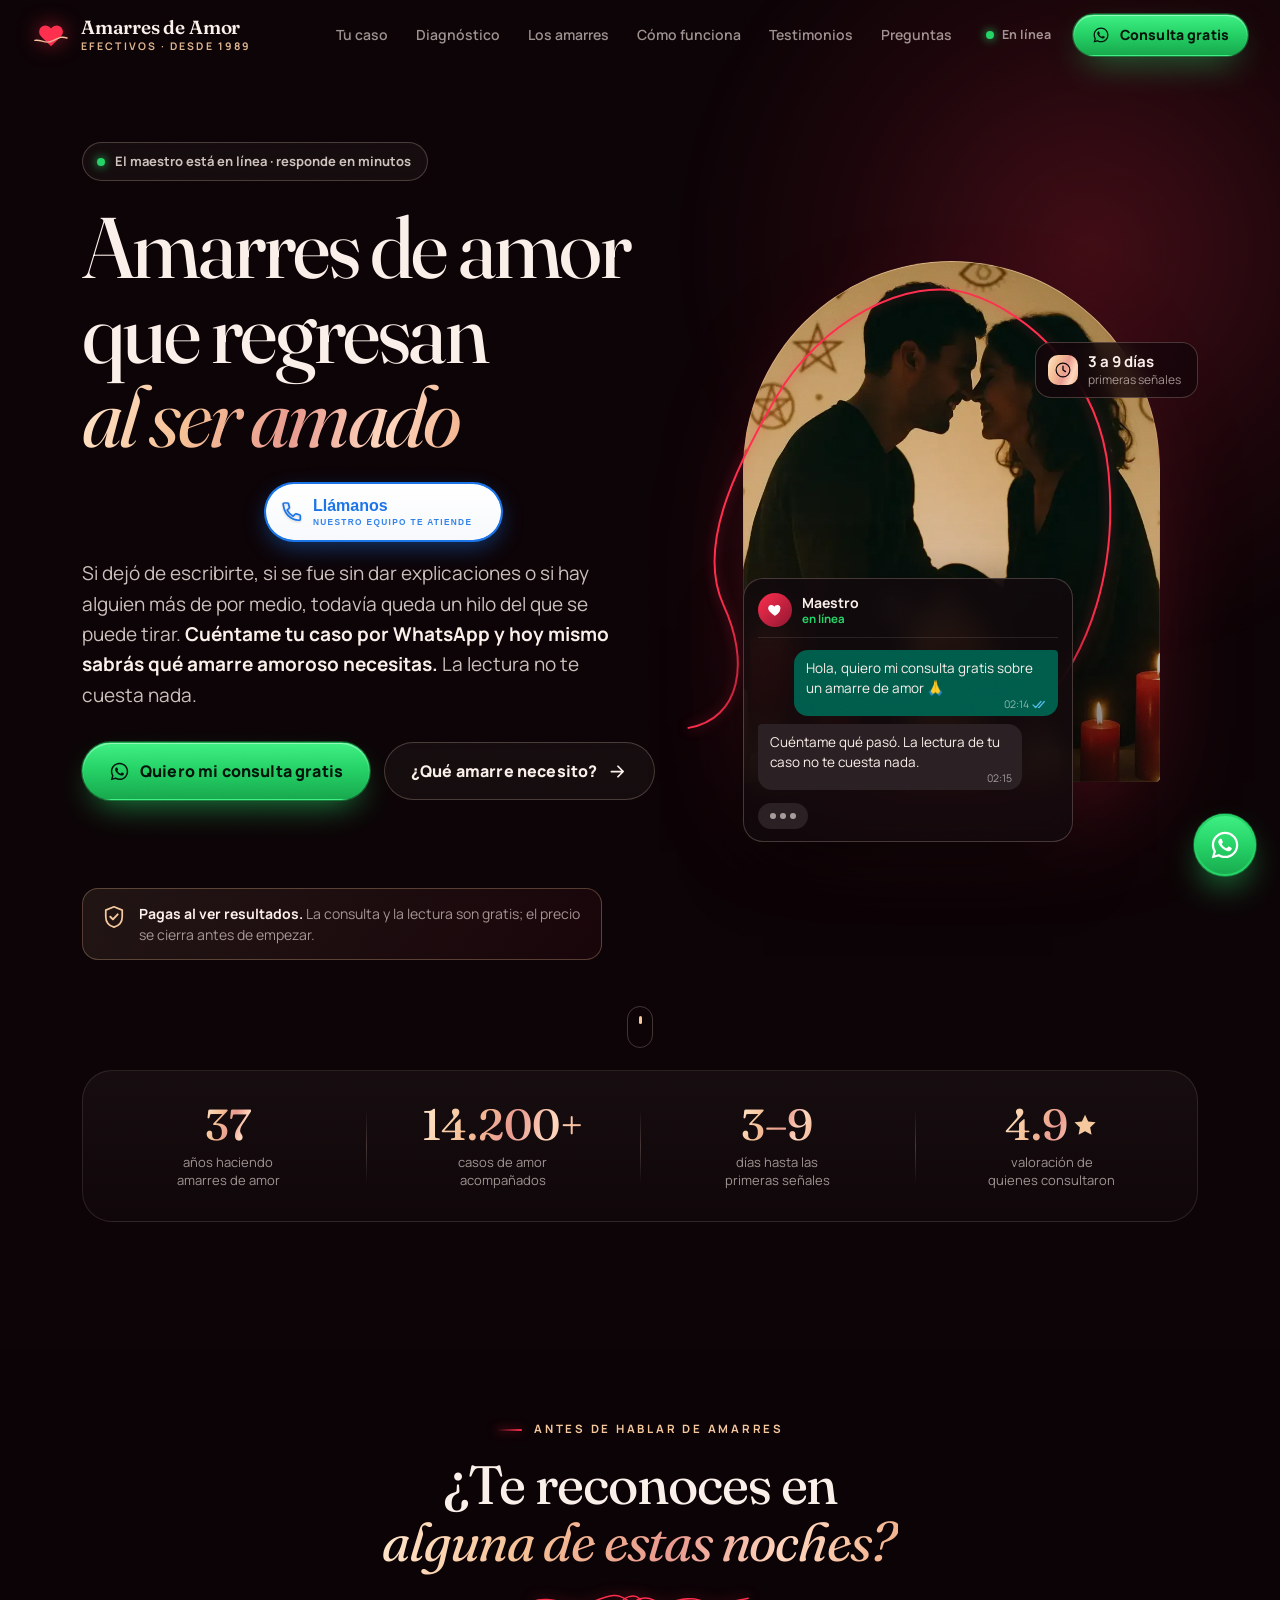
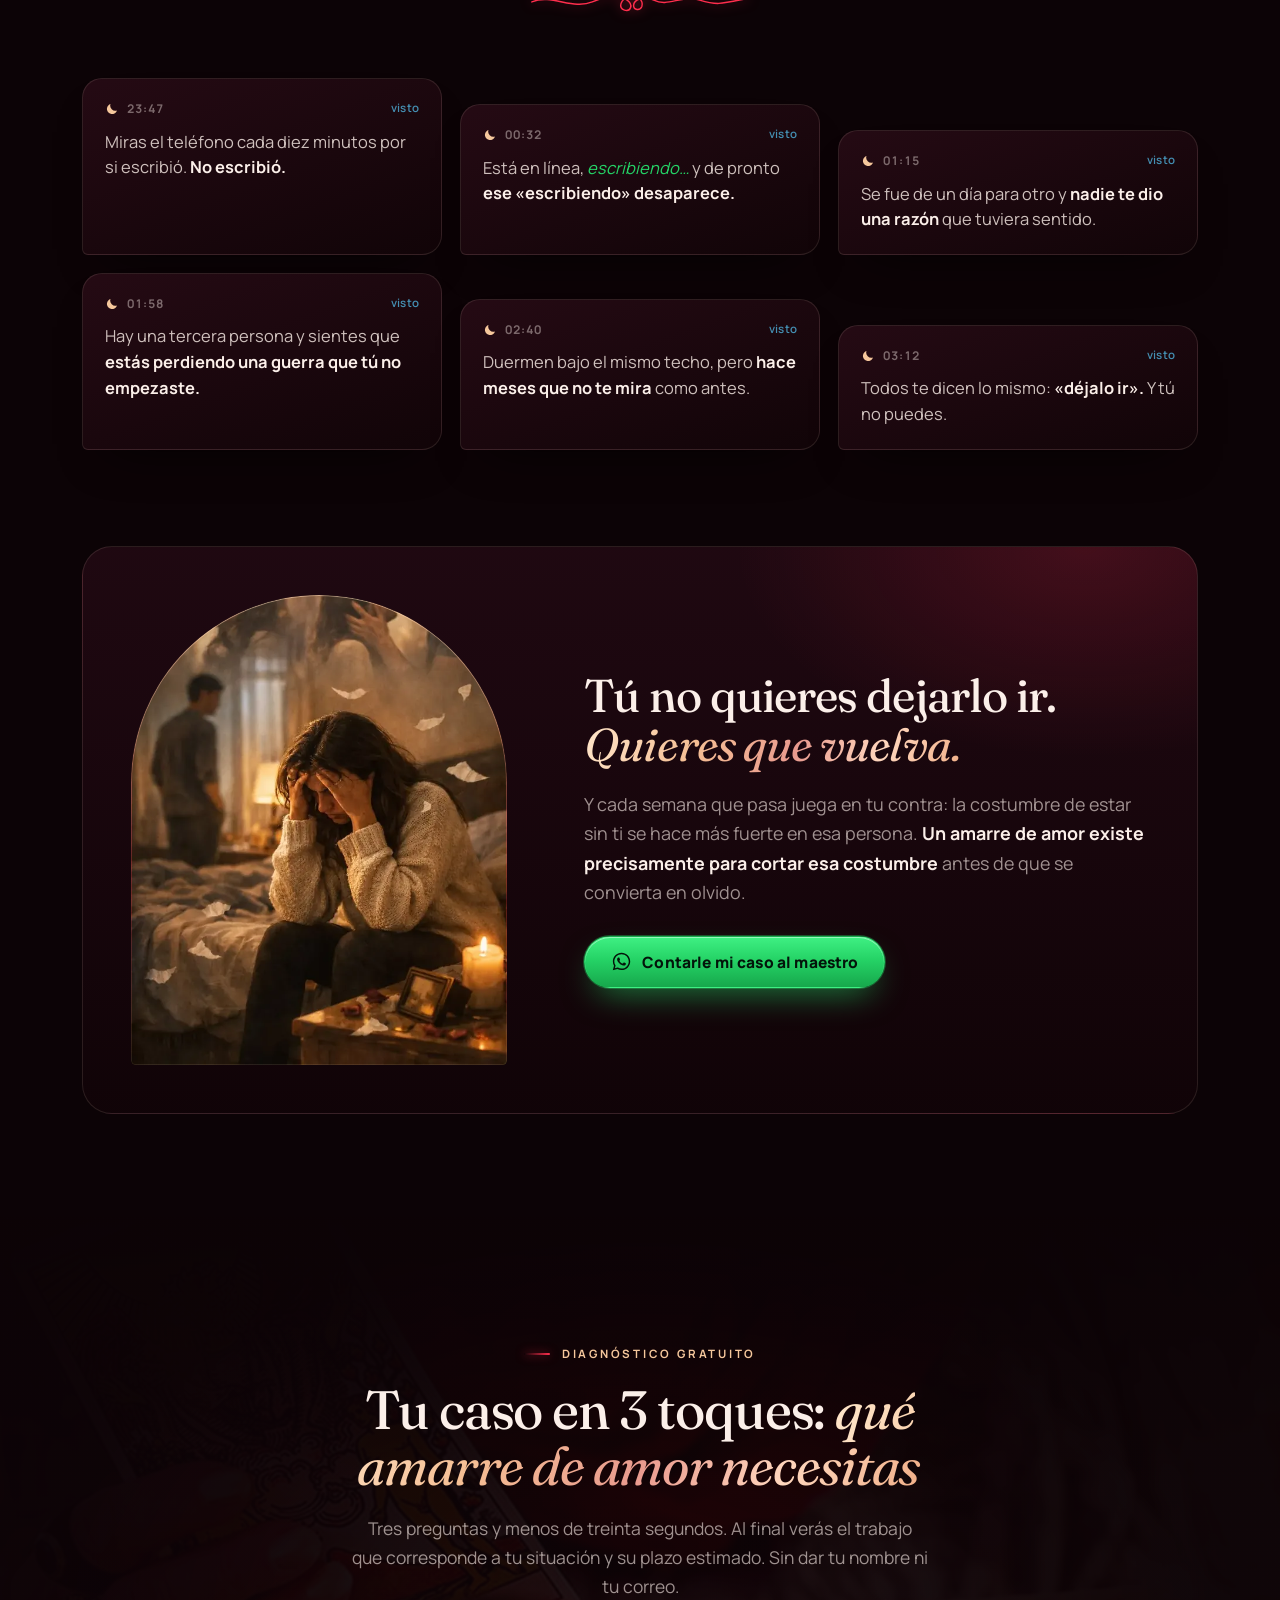
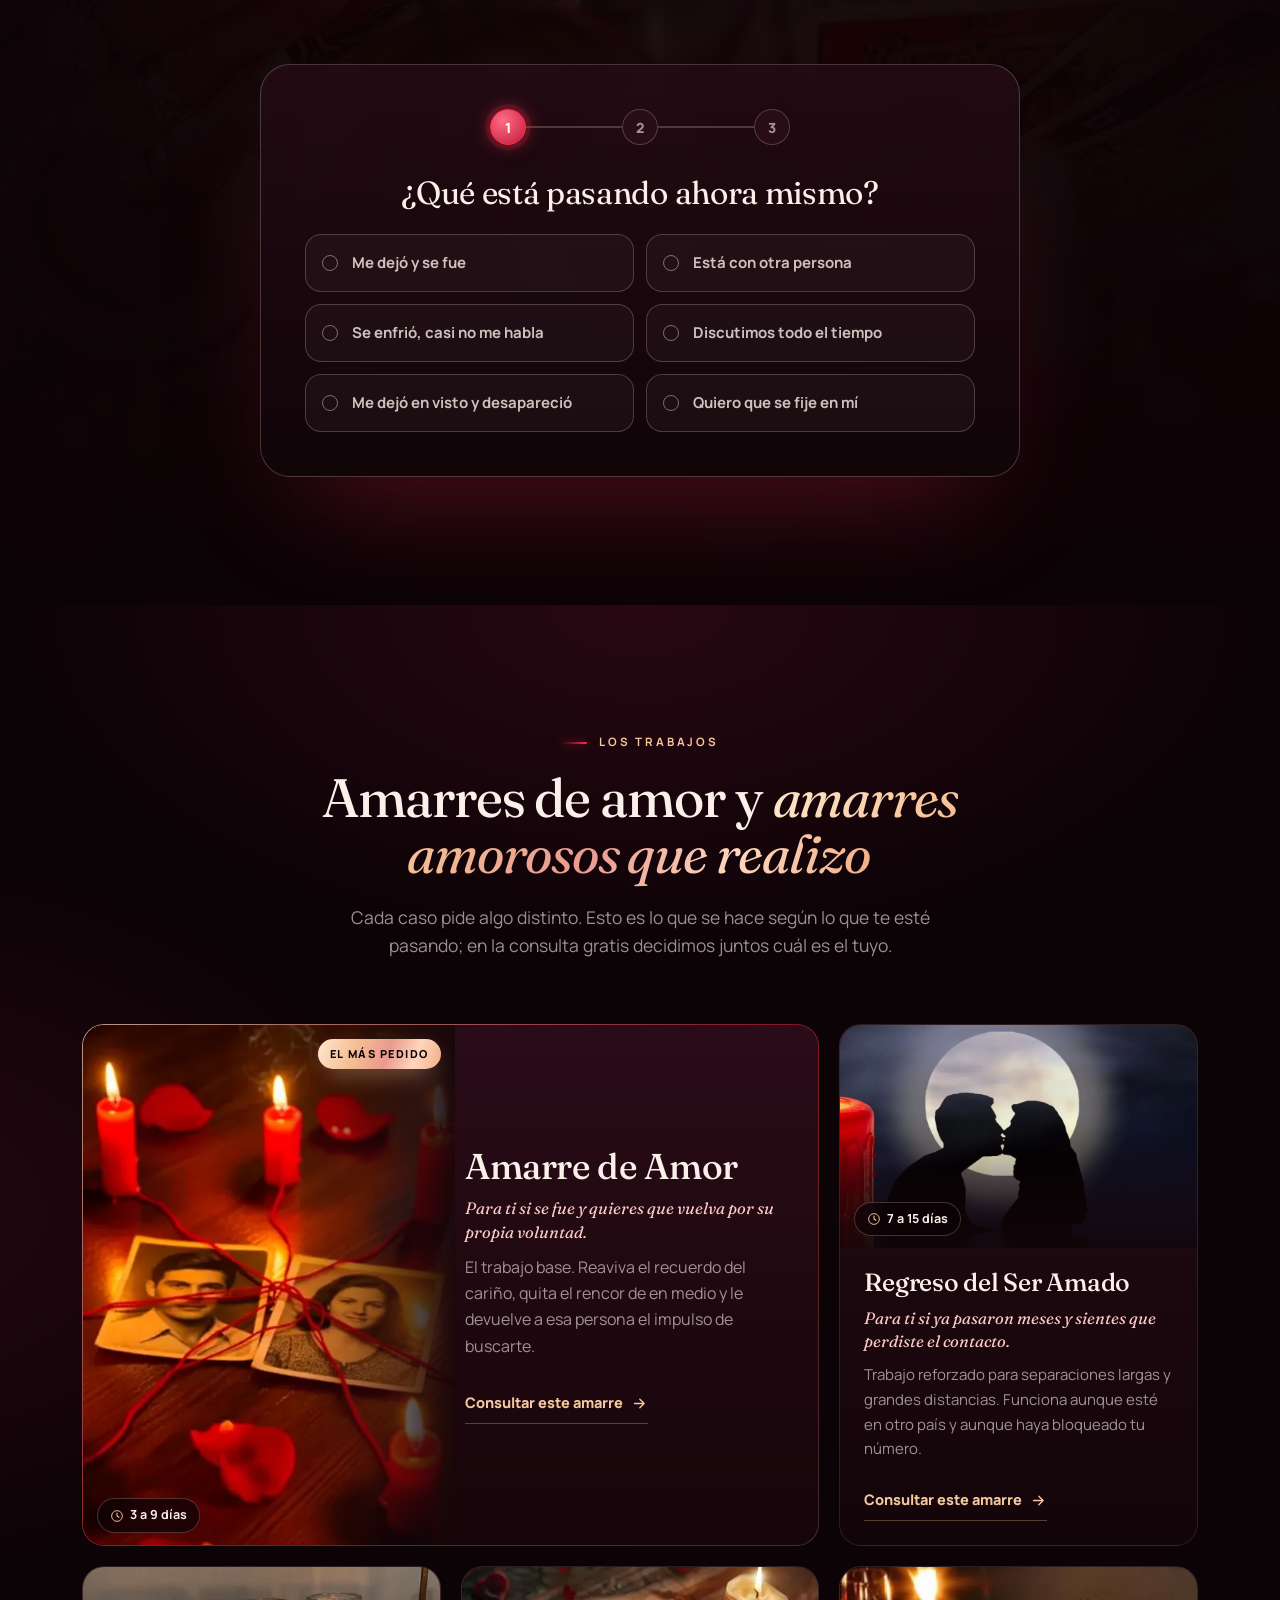
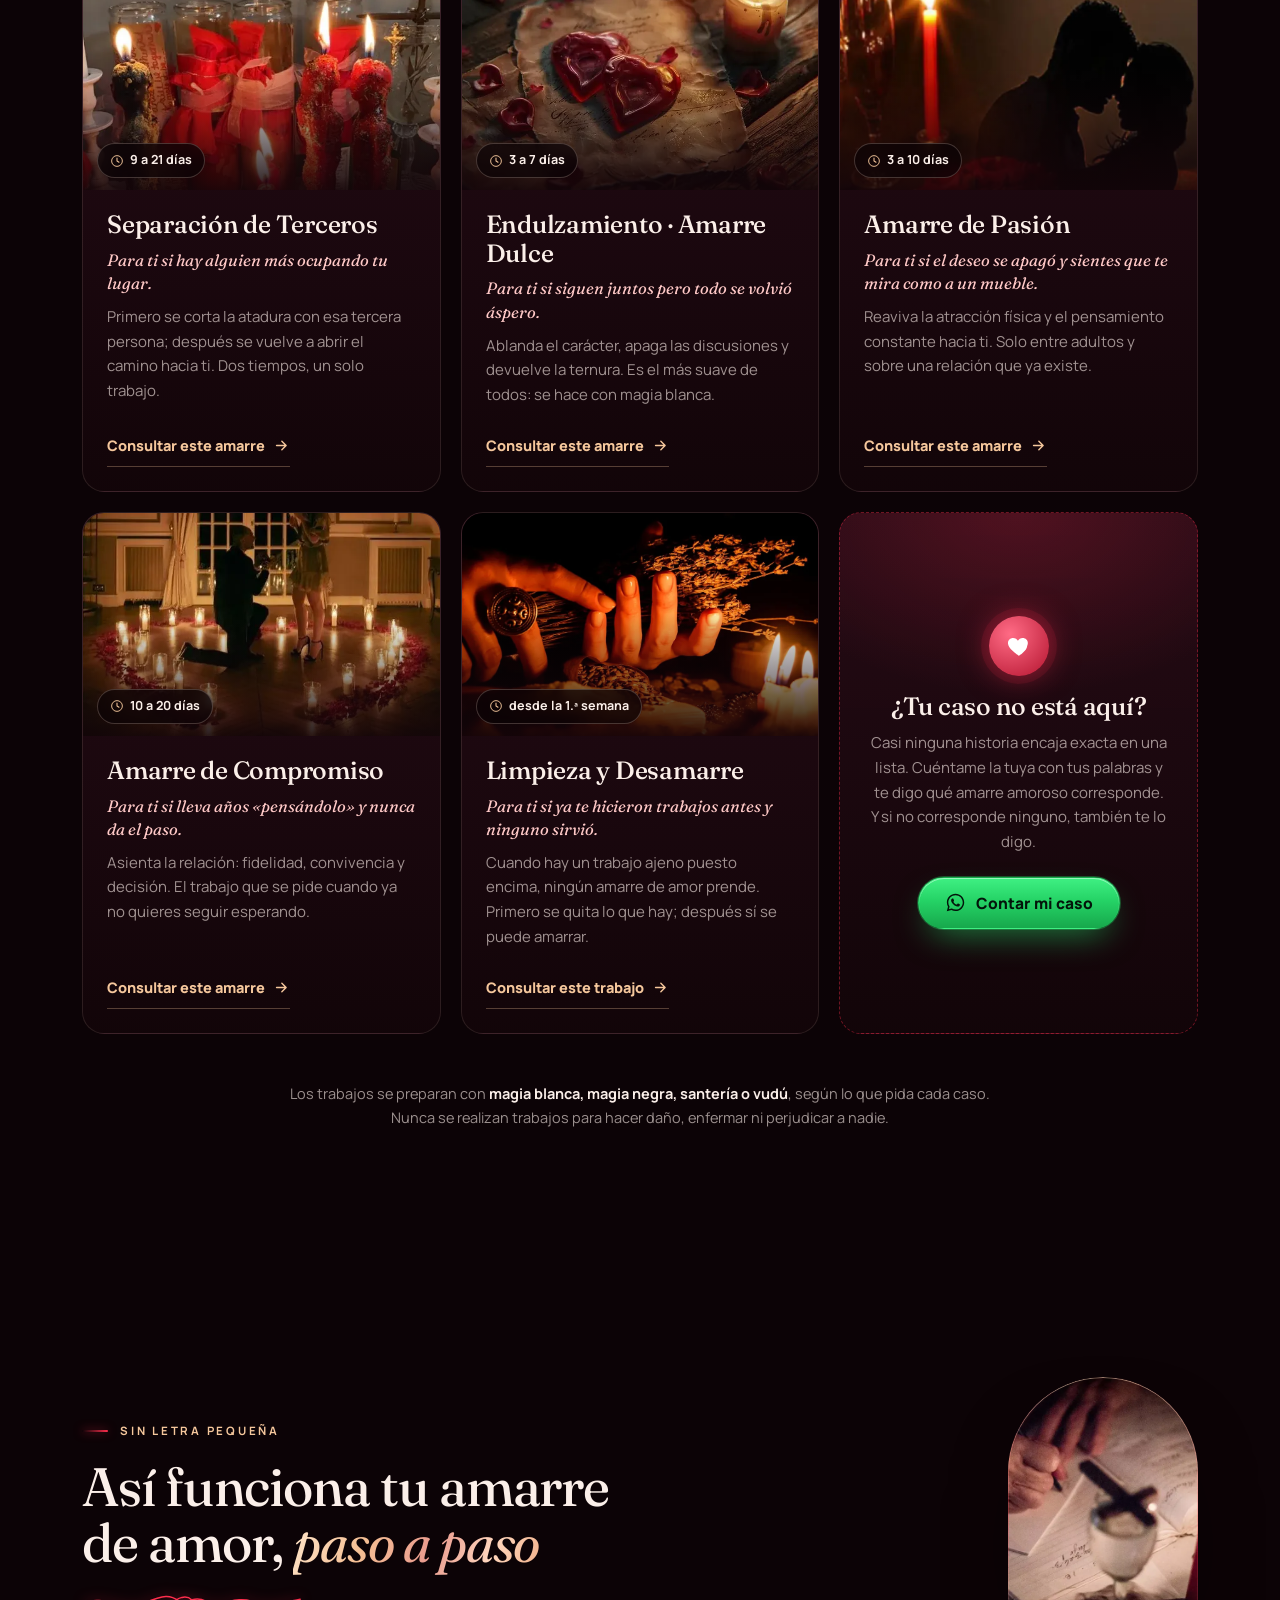
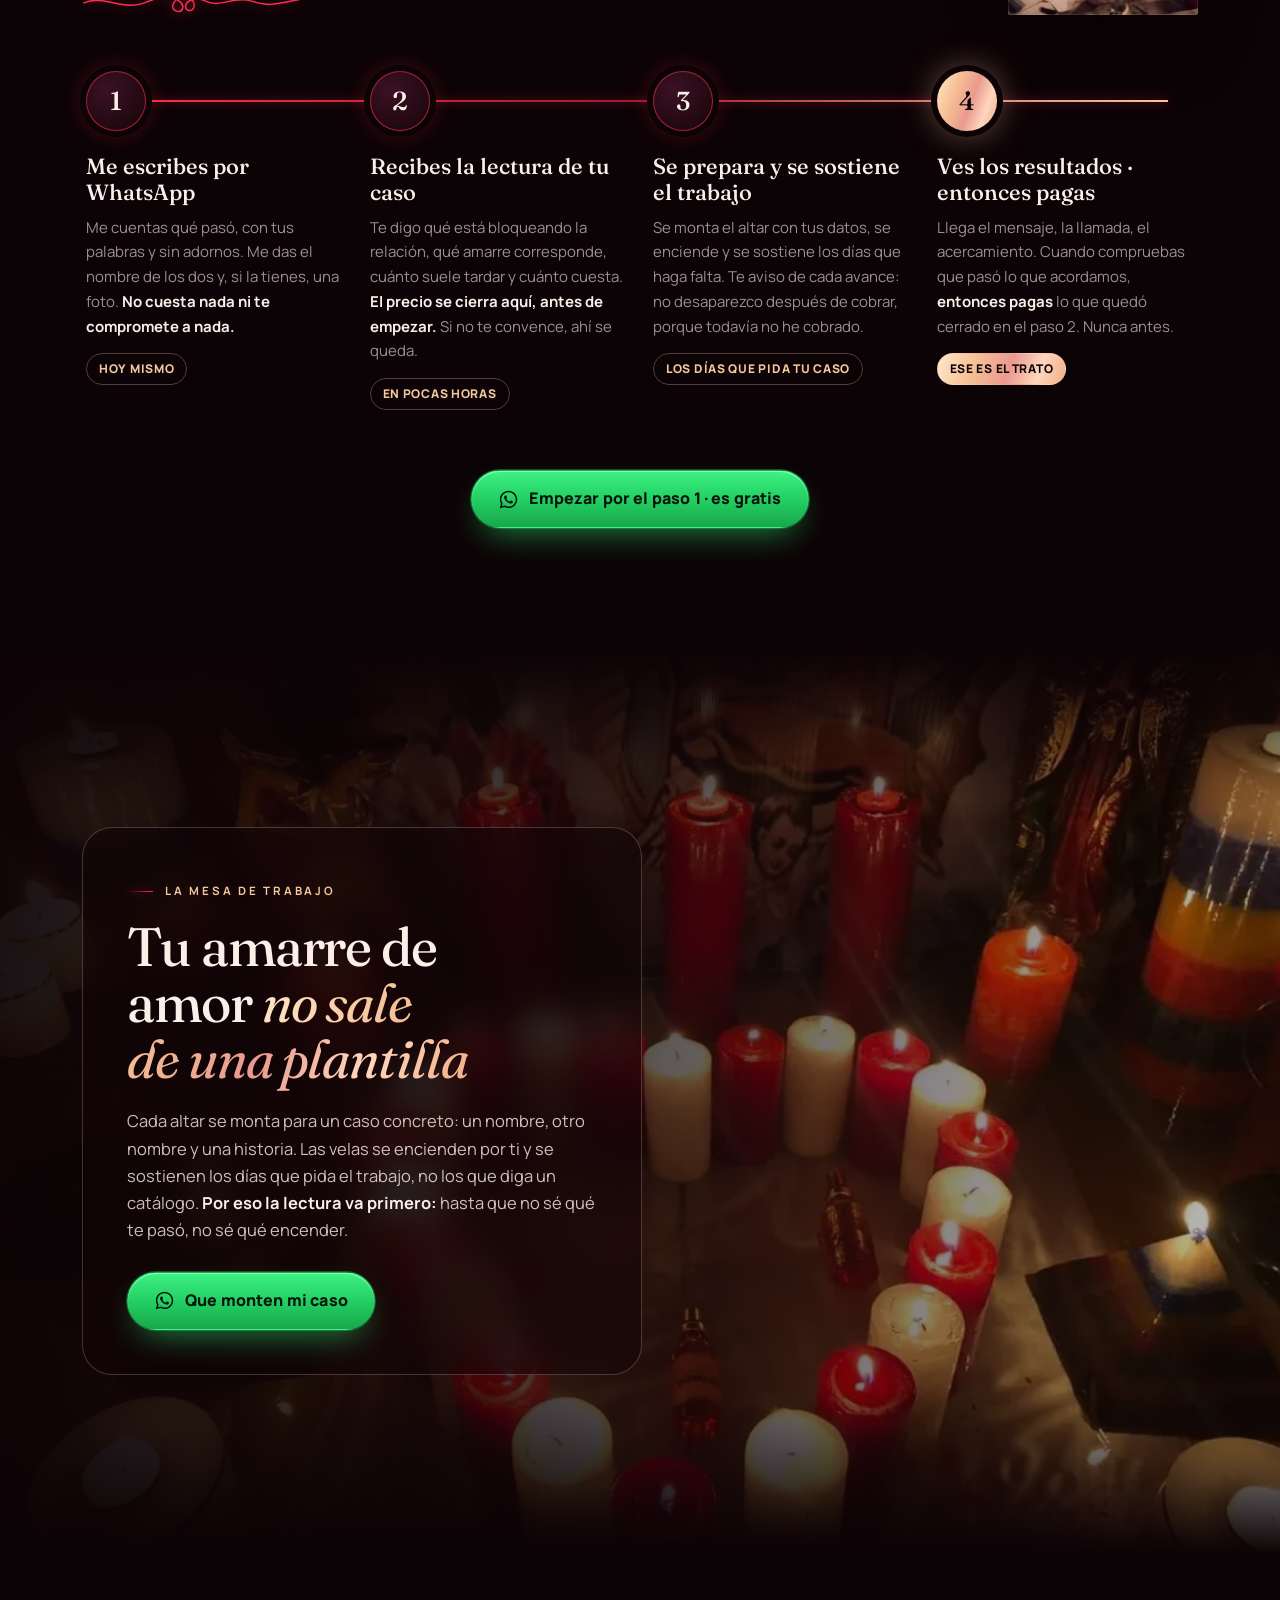
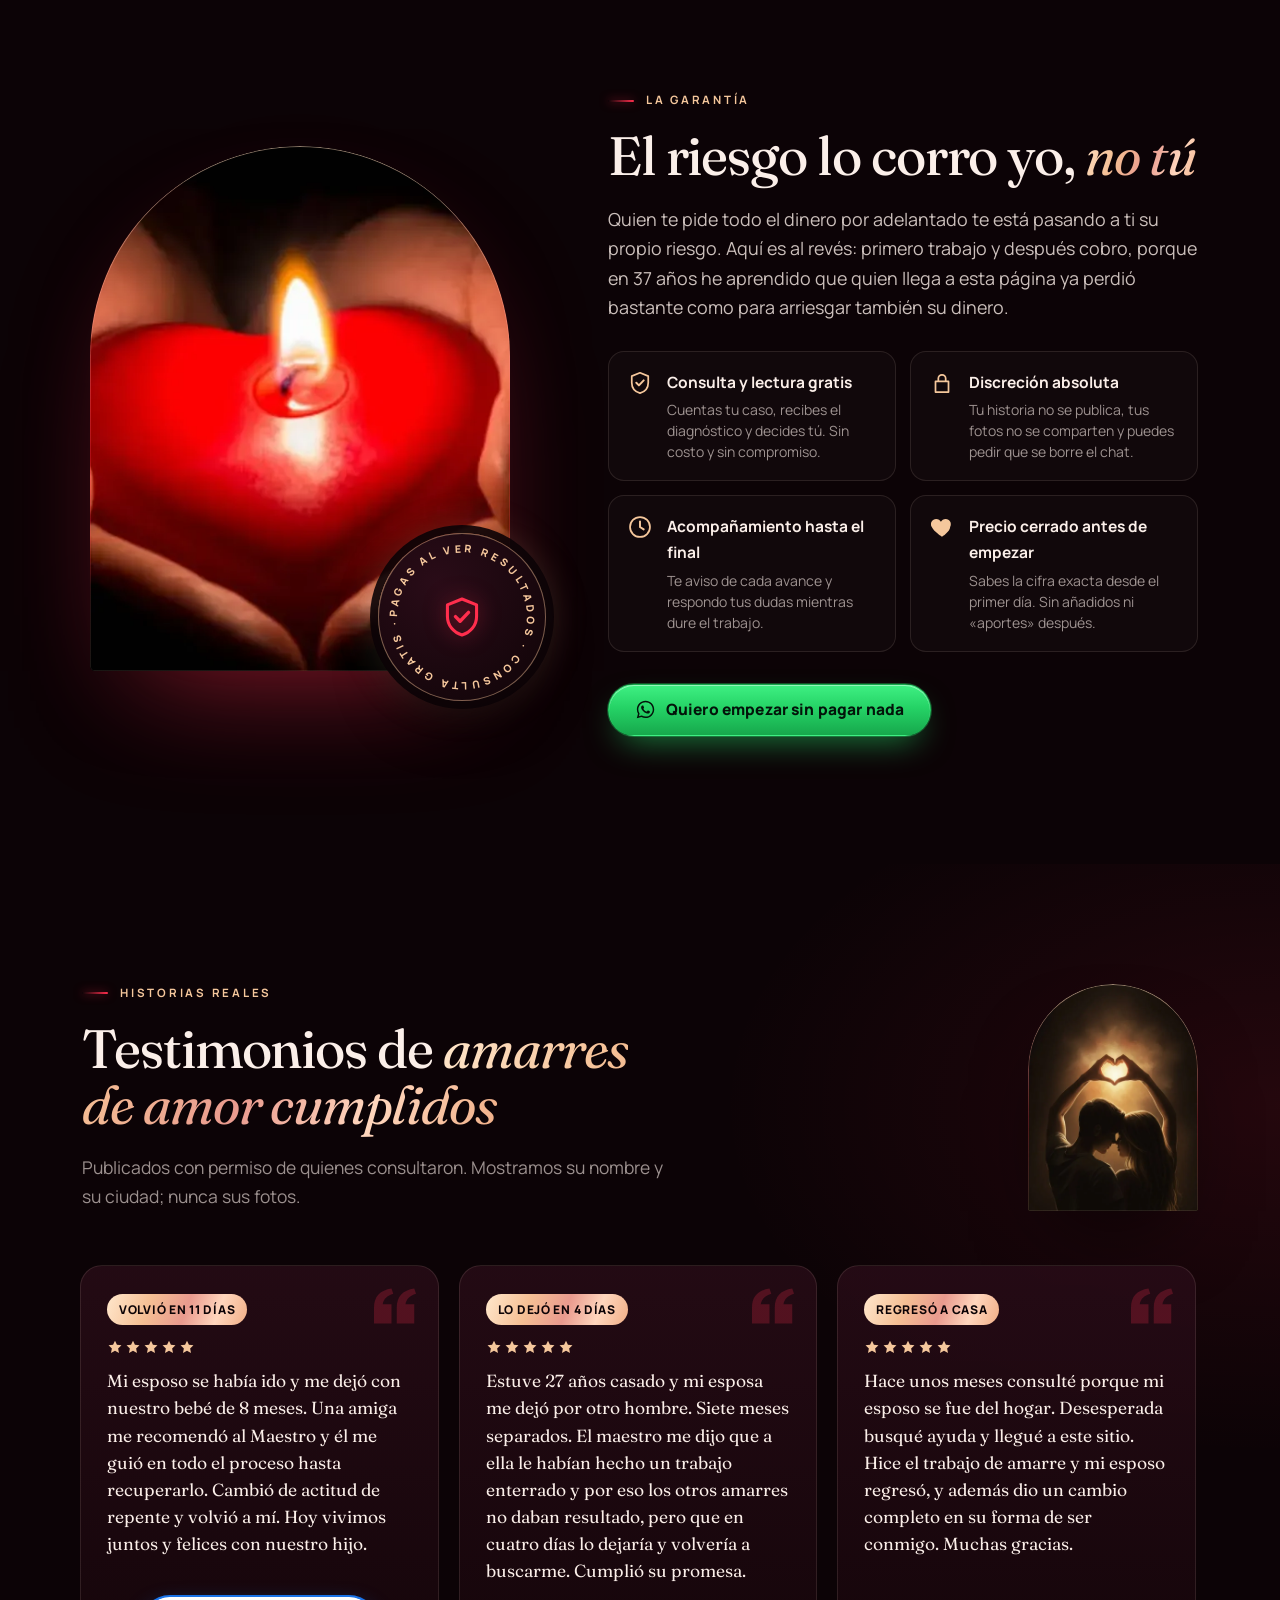
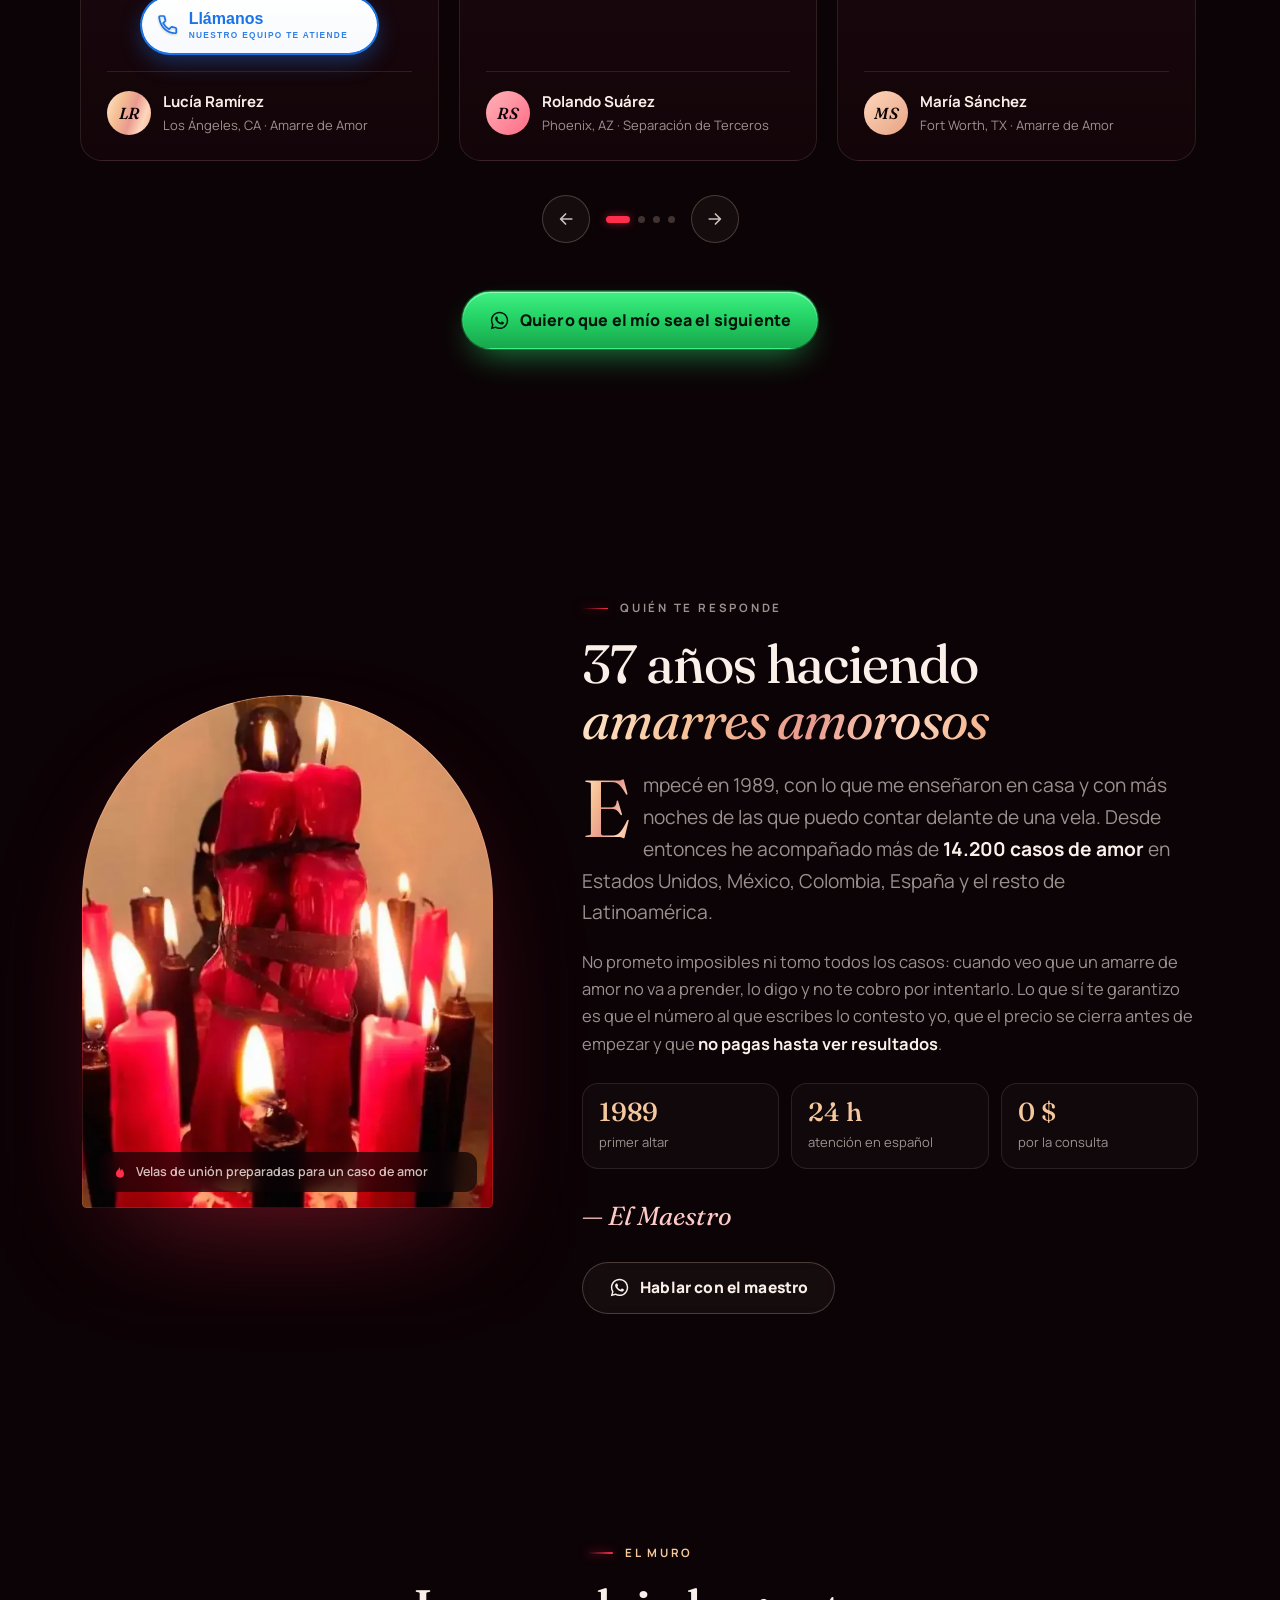
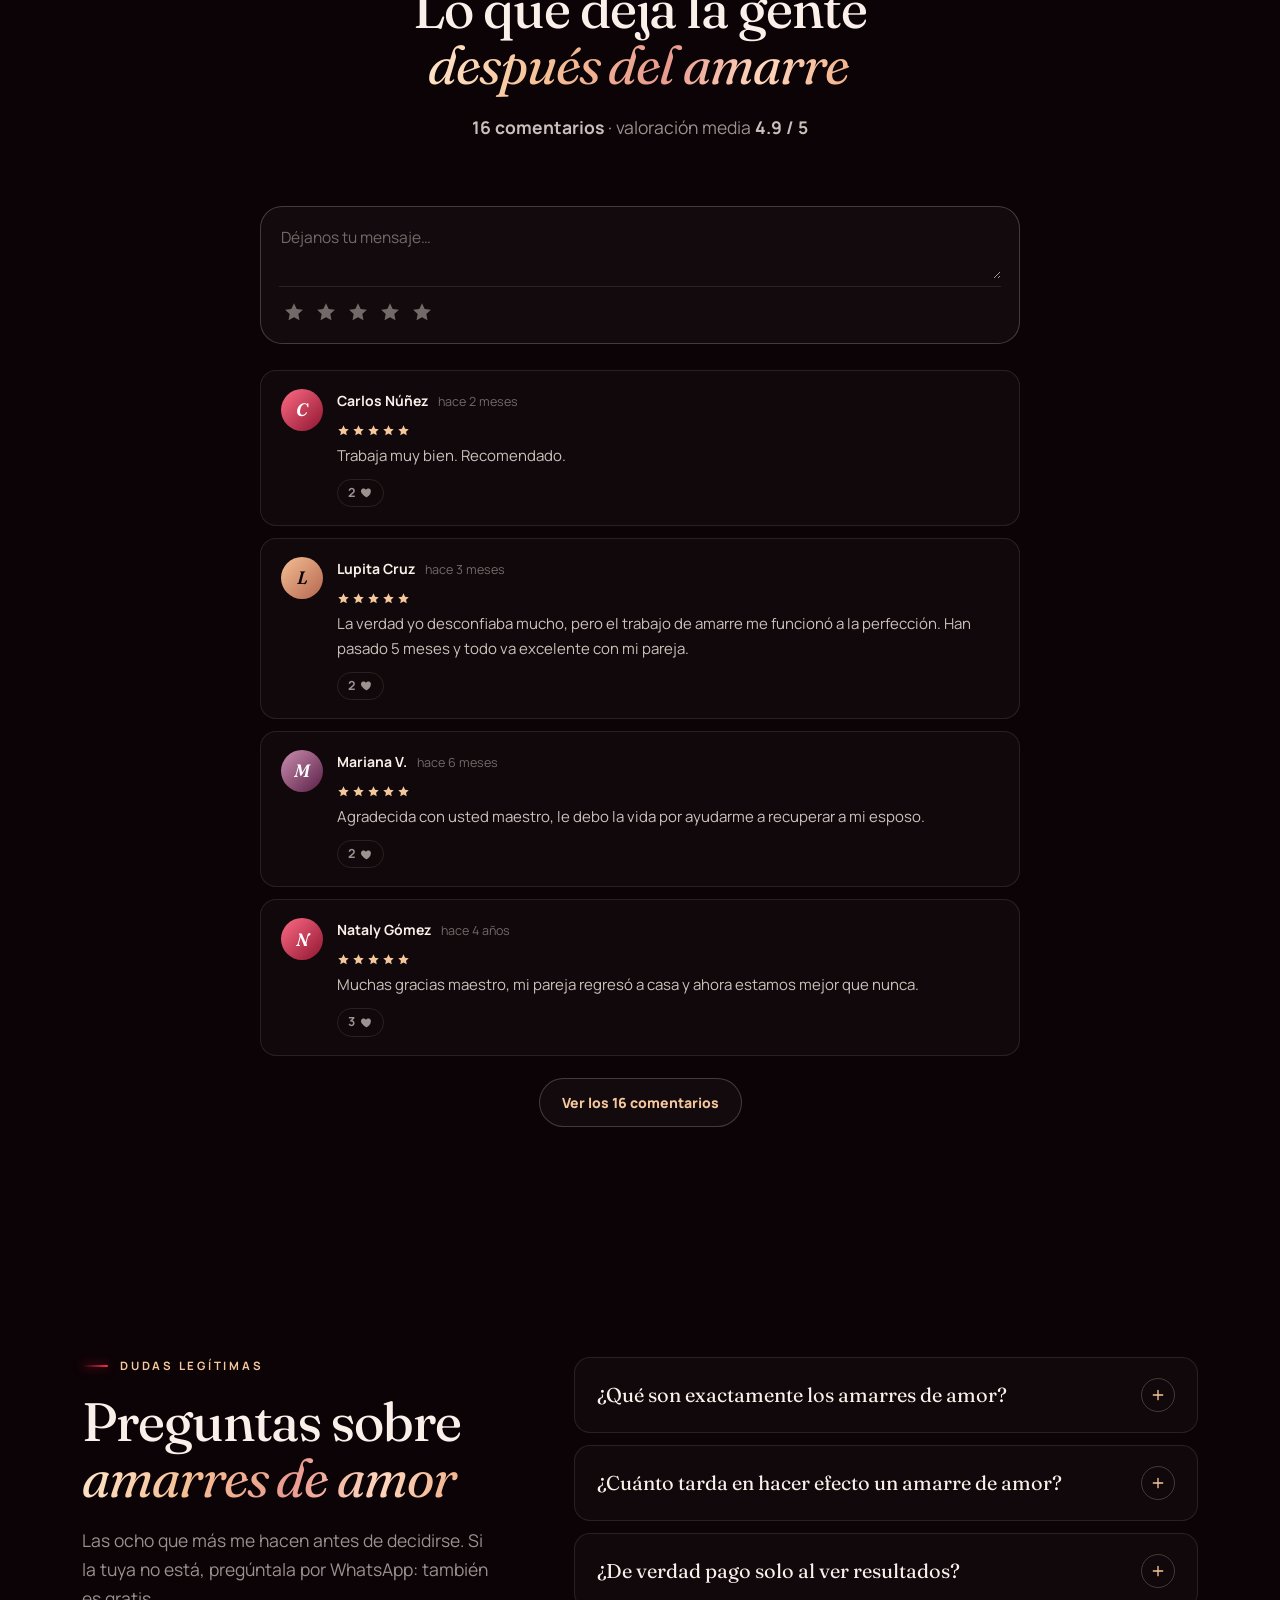
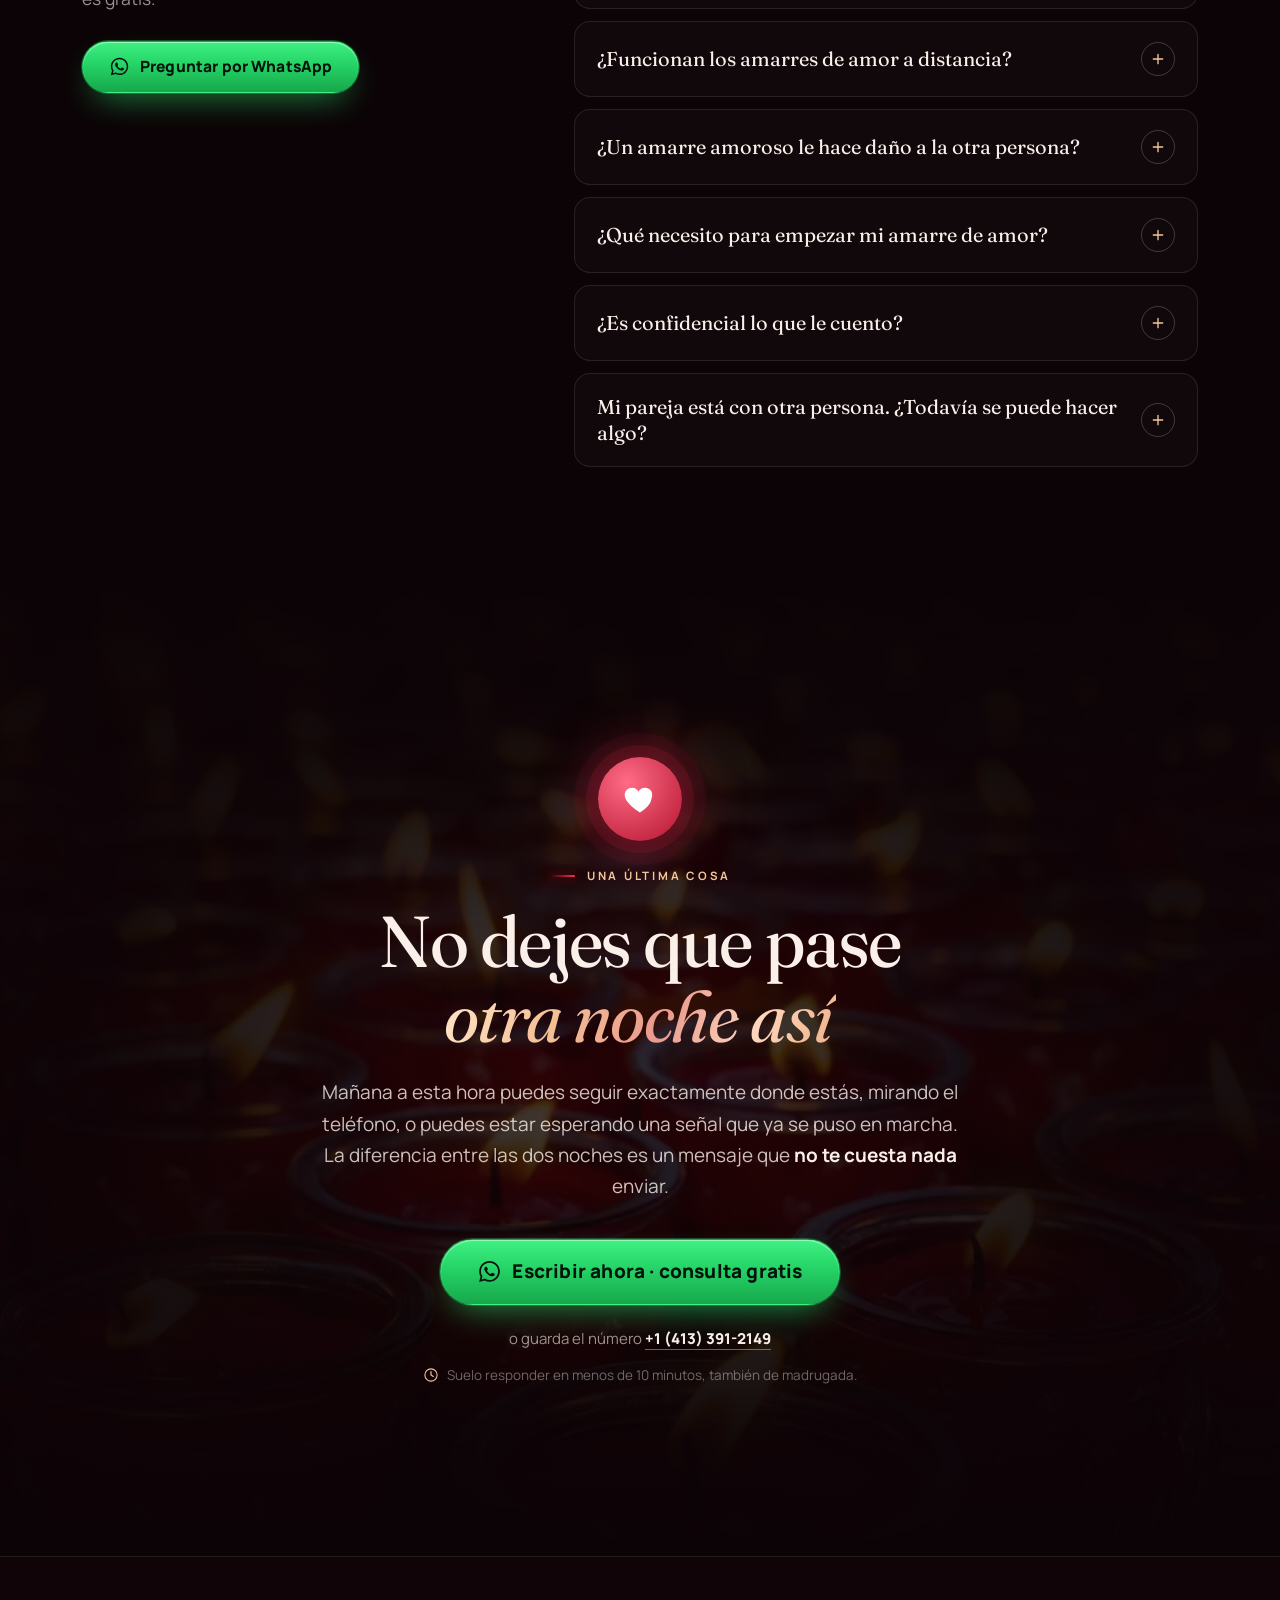
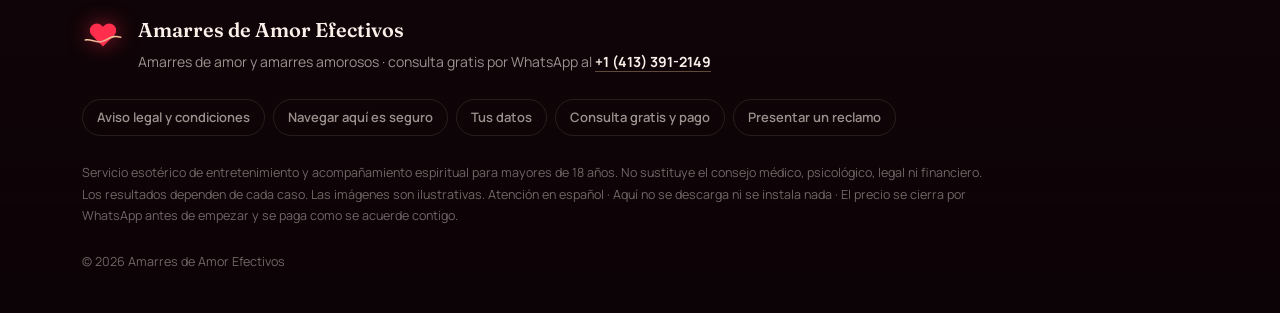
==== commit ecd71d1b: "Cambiar número de WhatsApp 13054133055 → 14133912149 en 5 archivo(s)" ====
--- a/index.html
+++ b/index.html
@@ -271,7 +271,7 @@
 
         <span class="top-live" aria-hidden="true"><i></i>En línea</span>
 
-        <a class="top-cta btn btn-wa btn-sm" href="https://wa.me/13054133055" data-wa data-origen="cabecera"
+        <a class="top-cta btn btn-wa btn-sm" href="https://wa.me/14133912149" data-wa data-origen="cabecera"
            data-wa-text="Hola, quiero mi consulta gratis sobre un amarre de amor." rel="noopener" target="_blank">
           <svg aria-hidden="true"><use href="#ico-wa" /></svg><span>Consulta gratis</span>
         </a>
@@ -305,7 +305,7 @@
             </p>
 
             <div class="hero-actions" data-reveal>
-              <a class="btn btn-wa btn-lg" href="https://wa.me/13054133055" data-wa data-origen="hero"
+              <a class="btn btn-wa btn-lg" href="https://wa.me/14133912149" data-wa data-origen="hero"
                  data-wa-text="Hola Maestro. Quiero una consulta gratis sobre un amarre de amor. Te cuento mi caso:" rel="noopener" target="_blank">
                 <svg aria-hidden="true"><use href="#ico-wa" /></svg>
                 <span>Quiero mi consulta gratis</span>
@@ -413,7 +413,7 @@
                 persona. <strong>Un amarre de amor existe precisamente para cortar esa costumbre</strong> antes de
                 que se convierta en olvido.
               </p>
-              <a class="btn btn-wa" href="https://wa.me/13054133055" data-wa data-origen="dolor"
+              <a class="btn btn-wa" href="https://wa.me/14133912149" data-wa data-origen="dolor"
                  data-wa-text="Hola Maestro. Me pasa justo lo que describe en su página y quiero recuperar a mi pareja. ¿Me ayuda?" rel="noopener" target="_blank">
                 <svg aria-hidden="true"><use href="#ico-wa" /></svg><span>Contarle mi caso al maestro</span>
               </a>
@@ -486,7 +486,7 @@
                 <li><span class="flames" data-quiz-flames aria-hidden="true"><svg><use href="#ico-flame" /></svg><svg><use href="#ico-flame" /></svg><svg><use href="#ico-flame" /></svg></span><span data-quiz-force>Fuerza media</span></li>
                 <li><svg aria-hidden="true"><use href="#ico-shield" /></svg><span>Pagas al ver resultados</span></li>
               </ul>
-              <a class="btn btn-wa btn-lg" data-quiz-cta href="https://wa.me/13054133055" data-wa data-origen="diagnostico" rel="noopener" target="_blank">
+              <a class="btn btn-wa btn-lg" data-quiz-cta href="https://wa.me/14133912149" data-wa data-origen="diagnostico" rel="noopener" target="_blank">
                 <svg aria-hidden="true"><use href="#ico-wa" /></svg><span>Enviar mi diagnóstico al maestro</span>
               </a>
               <p class="quiz-out-note">Tus respuestas ya van escritas en el mensaje. Solo tienes que pulsar enviar.</p>
@@ -519,7 +519,7 @@
                 <h3>Amarre de Amor</h3>
                 <p class="work-for">Para ti si se fue y quieres que vuelva por su propia voluntad.</p>
                 <p class="work-txt">El trabajo base. Reaviva el recuerdo del cariño, quita el rencor de en medio y le devuelve a esa persona el impulso de buscarte.</p>
-                <a class="work-cta" href="https://wa.me/13054133055" data-wa data-origen="serv-amarre-amor"
+                <a class="work-cta" href="https://wa.me/14133912149" data-wa data-origen="serv-amarre-amor"
                    data-wa-text="Hola Maestro. Me interesa un Amarre de Amor para que mi pareja regrese. ¿Me explica cómo funciona?" rel="noopener" target="_blank">
                   Consultar este amarre <svg aria-hidden="true"><use href="#ico-arrow" /></svg>
                 </a>
@@ -535,7 +535,7 @@
                 <h3>Regreso del Ser Amado</h3>
                 <p class="work-for">Para ti si ya pasaron meses y sientes que perdiste el contacto.</p>
                 <p class="work-txt">Trabajo reforzado para separaciones largas y grandes distancias. Funciona aunque esté en otro país y aunque haya bloqueado tu número.</p>
-                <a class="work-cta" href="https://wa.me/13054133055" data-wa data-origen="serv-regreso"
+                <a class="work-cta" href="https://wa.me/14133912149" data-wa data-origen="serv-regreso"
                    data-wa-text="Hola Maestro. Quiero un trabajo de Regreso del Ser Amado. Llevamos tiempo separados y quiero que vuelva." rel="noopener" target="_blank">
                   Consultar este amarre <svg aria-hidden="true"><use href="#ico-arrow" /></svg>
                 </a>
@@ -551,7 +551,7 @@
                 <h3>Separación de Terceros</h3>
                 <p class="work-for">Para ti si hay alguien más ocupando tu lugar.</p>
                 <p class="work-txt">Primero se corta la atadura con esa tercera persona; después se vuelve a abrir el camino hacia ti. Dos tiempos, un solo trabajo.</p>
-                <a class="work-cta" href="https://wa.me/13054133055" data-wa data-origen="serv-terceros"
+                <a class="work-cta" href="https://wa.me/14133912149" data-wa data-origen="serv-terceros"
                    data-wa-text="Hola Maestro. Mi pareja está con otra persona y quiero consultar la Separación de Terceros." rel="noopener" target="_blank">
                   Consultar este amarre <svg aria-hidden="true"><use href="#ico-arrow" /></svg>
                 </a>
@@ -567,7 +567,7 @@
                 <h3>Endulzamiento · Amarre Dulce</h3>
                 <p class="work-for">Para ti si siguen juntos pero todo se volvió áspero.</p>
                 <p class="work-txt">Ablanda el carácter, apaga las discusiones y devuelve la ternura. Es el más suave de todos: se hace con magia blanca.</p>
-                <a class="work-cta" href="https://wa.me/13054133055" data-wa data-origen="serv-endulzamiento"
+                <a class="work-cta" href="https://wa.me/14133912149" data-wa data-origen="serv-endulzamiento"
                    data-wa-text="Hola Maestro. Quiero consultar un Endulzamiento. Seguimos juntos pero la relación está muy áspera." rel="noopener" target="_blank">
                   Consultar este amarre <svg aria-hidden="true"><use href="#ico-arrow" /></svg>
                 </a>
@@ -583,7 +583,7 @@
                 <h3>Amarre de Pasión</h3>
                 <p class="work-for">Para ti si el deseo se apagó y sientes que te mira como a un mueble.</p>
                 <p class="work-txt">Reaviva la atracción física y el pensamiento constante hacia ti. Solo entre adultos y sobre una relación que ya existe.</p>
-                <a class="work-cta" href="https://wa.me/13054133055" data-wa data-origen="serv-pasion"
+                <a class="work-cta" href="https://wa.me/14133912149" data-wa data-origen="serv-pasion"
                    data-wa-text="Hola Maestro. Quiero consultar un Amarre de Pasión. El deseo entre nosotros se apagó." rel="noopener" target="_blank">
                   Consultar este amarre <svg aria-hidden="true"><use href="#ico-arrow" /></svg>
                 </a>
@@ -599,7 +599,7 @@
                 <h3>Amarre de Compromiso</h3>
                 <p class="work-for">Para ti si lleva años «pensándolo» y nunca da el paso.</p>
                 <p class="work-txt">Asienta la relación: fidelidad, convivencia y decisión. El trabajo que se pide cuando ya no quieres seguir esperando.</p>
-                <a class="work-cta" href="https://wa.me/13054133055" data-wa data-origen="serv-compromiso"
+                <a class="work-cta" href="https://wa.me/14133912149" data-wa data-origen="serv-compromiso"
                    data-wa-text="Hola Maestro. Quiero consultar un Amarre de Compromiso. Llevo mucho tiempo esperando que dé el paso." rel="noopener" target="_blank">
                   Consultar este amarre <svg aria-hidden="true"><use href="#ico-arrow" /></svg>
                 </a>
@@ -615,7 +615,7 @@
                 <h3>Limpieza y Desamarre</h3>
                 <p class="work-for">Para ti si ya te hicieron trabajos antes y ninguno sirvió.</p>
                 <p class="work-txt">Cuando hay un trabajo ajeno puesto encima, ningún amarre de amor prende. Primero se quita lo que hay; después sí se puede amarrar.</p>
-                <a class="work-cta" href="https://wa.me/13054133055" data-wa data-origen="serv-limpieza"
+                <a class="work-cta" href="https://wa.me/14133912149" data-wa data-origen="serv-limpieza"
                    data-wa-text="Hola Maestro. Ya me hicieron amarres antes y no funcionaron. Quiero consultar una Limpieza y Desamarre." rel="noopener" target="_blank">
                   Consultar este trabajo <svg aria-hidden="true"><use href="#ico-arrow" /></svg>
                 </a>
@@ -627,7 +627,7 @@
                 <span class="work-ask-ico"><svg aria-hidden="true"><use href="#ico-heart" /></svg></span>
                 <h3>¿Tu caso no está aquí?</h3>
                 <p class="work-txt">Casi ninguna historia encaja exacta en una lista. Cuéntame la tuya con tus palabras y te digo qué amarre amoroso corresponde. Y si no corresponde ninguno, también te lo digo.</p>
-                <a class="btn btn-wa" href="https://wa.me/13054133055" data-wa data-origen="serv-otro"
+                <a class="btn btn-wa" href="https://wa.me/14133912149" data-wa data-origen="serv-otro"
                    data-wa-text="Hola Maestro. Mi caso es distinto a los de la página, se lo cuento:" rel="noopener" target="_blank">
                   <svg aria-hidden="true"><use href="#ico-wa" /></svg><span>Contar mi caso</span>
                 </a>
@@ -684,7 +684,7 @@
           </ol>
 
           <div class="process-cta" data-reveal>
-            <a class="btn btn-wa btn-lg" href="https://wa.me/13054133055" data-wa data-origen="proceso"
+            <a class="btn btn-wa btn-lg" href="https://wa.me/14133912149" data-wa data-origen="proceso"
                data-wa-text="Hola Maestro. Quiero empezar por el paso 1: la lectura gratis de mi caso de amor." rel="noopener" target="_blank">
               <svg aria-hidden="true"><use href="#ico-wa" /></svg><span>Empezar por el paso 1 · es gratis</span>
             </a>
@@ -705,7 +705,7 @@
               por ti y se sostienen los días que pida el trabajo, no los que diga un catálogo.
               <b>Por eso la lectura va primero:</b> hasta que no sé qué te pasó, no sé qué encender.
             </p>
-            <a class="btn btn-wa btn-lg" href="https://wa.me/13054133055" data-wa data-origen="altar"
+            <a class="btn btn-wa btn-lg" href="https://wa.me/14133912149" data-wa data-origen="altar"
                data-wa-text="Hola Maestro. Quiero que monte mi caso. Le cuento lo que pasó:" rel="noopener" target="_blank">
               <svg aria-hidden="true"><use href="#ico-wa" /></svg><span>Que monten mi caso</span>
             </a>
@@ -742,7 +742,7 @@
               <li><svg aria-hidden="true"><use href="#ico-clock" /></svg><div><b>Acompañamiento hasta el final</b><span>Te aviso de cada avance y respondo tus dudas mientras dure el trabajo.</span></div></li>
               <li><svg aria-hidden="true"><use href="#ico-heart" /></svg><div><b>Precio cerrado antes de empezar</b><span>Sabes la cifra exacta desde el primer día. Sin añadidos ni «aportes» después.</span></div></li>
             </ul>
-            <a class="btn btn-wa" href="https://wa.me/13054133055" data-wa data-origen="garantia"
+            <a class="btn btn-wa" href="https://wa.me/14133912149" data-wa data-origen="garantia"
                data-wa-text="Hola Maestro. Quiero confirmar cómo es eso de pagar solo al ver resultados y empezar con mi caso." rel="noopener" target="_blank">
               <svg aria-hidden="true"><use href="#ico-wa" /></svg><span>Quiero empezar sin pagar nada</span>
             </a>
@@ -834,7 +834,7 @@
           </div>
 
           <p class="center-cta" data-reveal>
-            <a class="btn btn-wa btn-lg" href="https://wa.me/13054133055" data-wa data-origen="testimonios"
+            <a class="btn btn-wa btn-lg" href="https://wa.me/14133912149" data-wa data-origen="testimonios"
                data-wa-text="Hola Maestro. Leí los testimonios de la página y quiero que me ayude con mi caso de amor." rel="noopener" target="_blank">
               <svg aria-hidden="true"><use href="#ico-wa" /></svg><span>Quiero que el mío sea el siguiente</span>
             </a>
@@ -868,7 +868,7 @@
               <li><b>0 $</b><span>por la consulta</span></li>
             </ul>
             <p class="about-sign">— El Maestro</p>
-            <a class="btn btn-ghost" href="https://wa.me/13054133055" data-wa data-origen="maestro"
+            <a class="btn btn-ghost" href="https://wa.me/14133912149" data-wa data-origen="maestro"
                data-wa-text="Hola Maestro. Quiero consultar mi caso de amor con usted." rel="noopener" target="_blank">
               <svg aria-hidden="true"><use href="#ico-wa" /></svg><span>Hablar con el maestro</span>
             </a>
@@ -1057,7 +1057,7 @@
             <p class="eyebrow">Dudas legítimas</p>
             <h2>Preguntas sobre <em>amarres de amor</em></h2>
             <p class="sec-sub"><span>Las ocho que más me hacen antes de decidirse. Si la tuya no está, pregúntala por WhatsApp: también es gratis.</span></p>
-            <a class="btn btn-wa" href="https://wa.me/13054133055" data-wa data-origen="faq"
+            <a class="btn btn-wa" href="https://wa.me/14133912149" data-wa data-origen="faq"
                data-wa-text="Hola Maestro. Tengo una duda sobre los amarres de amor:" rel="noopener" target="_blank">
               <svg aria-hidden="true"><use href="#ico-wa" /></svg><span>Preguntar por WhatsApp</span>
             </a>
@@ -1113,12 +1113,12 @@
             señal que ya se puso en marcha. La diferencia entre las dos noches es un mensaje que <b>no te cuesta nada</b>
             enviar.
           </p>
-          <a class="btn btn-wa btn-xl" href="https://wa.me/13054133055" data-wa data-origen="final"
+          <a class="btn btn-wa btn-xl" href="https://wa.me/14133912149" data-wa data-origen="final"
              data-wa-text="Hola Maestro. No quiero dejar pasar más tiempo. Quiero un amarre de amor para recuperar a mi pareja." rel="noopener" target="_blank">
             <svg aria-hidden="true"><use href="#ico-wa" /></svg><span>Escribir ahora · consulta gratis</span>
           </a>
           <p class="final-phone">o guarda el número
-            <a href="https://wa.me/13054133055" data-wa data-origen="final-numero" data-wa-numero rel="noopener" target="_blank">+13054133055</a>
+            <a href="https://wa.me/14133912149" data-wa data-origen="final-numero" data-wa-numero rel="noopener" target="_blank">+14133912149</a>
           </p>
           <p class="final-micro"><svg aria-hidden="true"><use href="#ico-clock" /></svg> Suelo responder en menos de 10 minutos, también de madrugada.</p>
         </div>
@@ -1134,7 +1134,7 @@
             <path d="M32 51 15 34a10.5 10.5 0 0 1 15-15l2 2 2-2a10.5 10.5 0 0 1 15 15z" fill="currentColor" />
             <path d="M5 41c10-2 16 6 27 2s14-10 27-6" fill="none" stroke="url(#g-rosegold)" stroke-width="2.4" stroke-linecap="round" />
           </svg>
-          <p><b>Amarres de Amor Efectivos</b><span><span>Amarres de amor y amarres amorosos · consulta gratis por WhatsApp al </span><a href="https://wa.me/13054133055" data-wa data-origen="pie-numero" data-wa-numero rel="noopener" target="_blank">+13054133055</a></span></p>
+          <p><b>Amarres de Amor Efectivos</b><span><span>Amarres de amor y amarres amorosos · consulta gratis por WhatsApp al </span><a href="https://wa.me/14133912149" data-wa data-origen="pie-numero" data-wa-numero rel="noopener" target="_blank">+14133912149</a></span></p>
         </div>
         <nav class="pol-enlaces" aria-label="Aviso legal y condiciones">
           <a href="politicas.html" data-politicas>Aviso legal y condiciones</a>
@@ -1154,7 +1154,7 @@
     </footer>
 
     <!-- WhatsApp flotante (escritorio) -->
-    <a class="fab" href="https://wa.me/13054133055" data-wa data-origen="flotante"
+    <a class="fab" href="https://wa.me/14133912149" data-wa data-origen="flotante"
        data-wa-text="Hola, quiero mi consulta gratis sobre un amarre de amor." rel="noopener" aria-label="Escribir por WhatsApp" target="_blank">
       <svg aria-hidden="true"><use href="#ico-wa" /></svg>
       <span class="fab-tip" aria-hidden="true">¿Hablamos?</span>
@@ -1163,7 +1163,7 @@
     <!-- Barra fija (móvil) -->
     <div class="dock" data-dock>
       <p class="dock-txt"><b><span class="dot-live" aria-hidden="true"></span>Consulta gratis</b><span>Pagas al ver resultados</span></p>
-      <a class="btn btn-wa btn-sm" href="https://wa.me/13054133055" data-wa data-origen="barra-movil"
+      <a class="btn btn-wa btn-sm" href="https://wa.me/14133912149" data-wa data-origen="barra-movil"
          data-wa-text="Hola, quiero mi consulta gratis sobre un amarre de amor." rel="noopener" target="_blank">
         <svg aria-hidden="true"><use href="#ico-wa" /></svg><span>Escribir</span>
       </a>
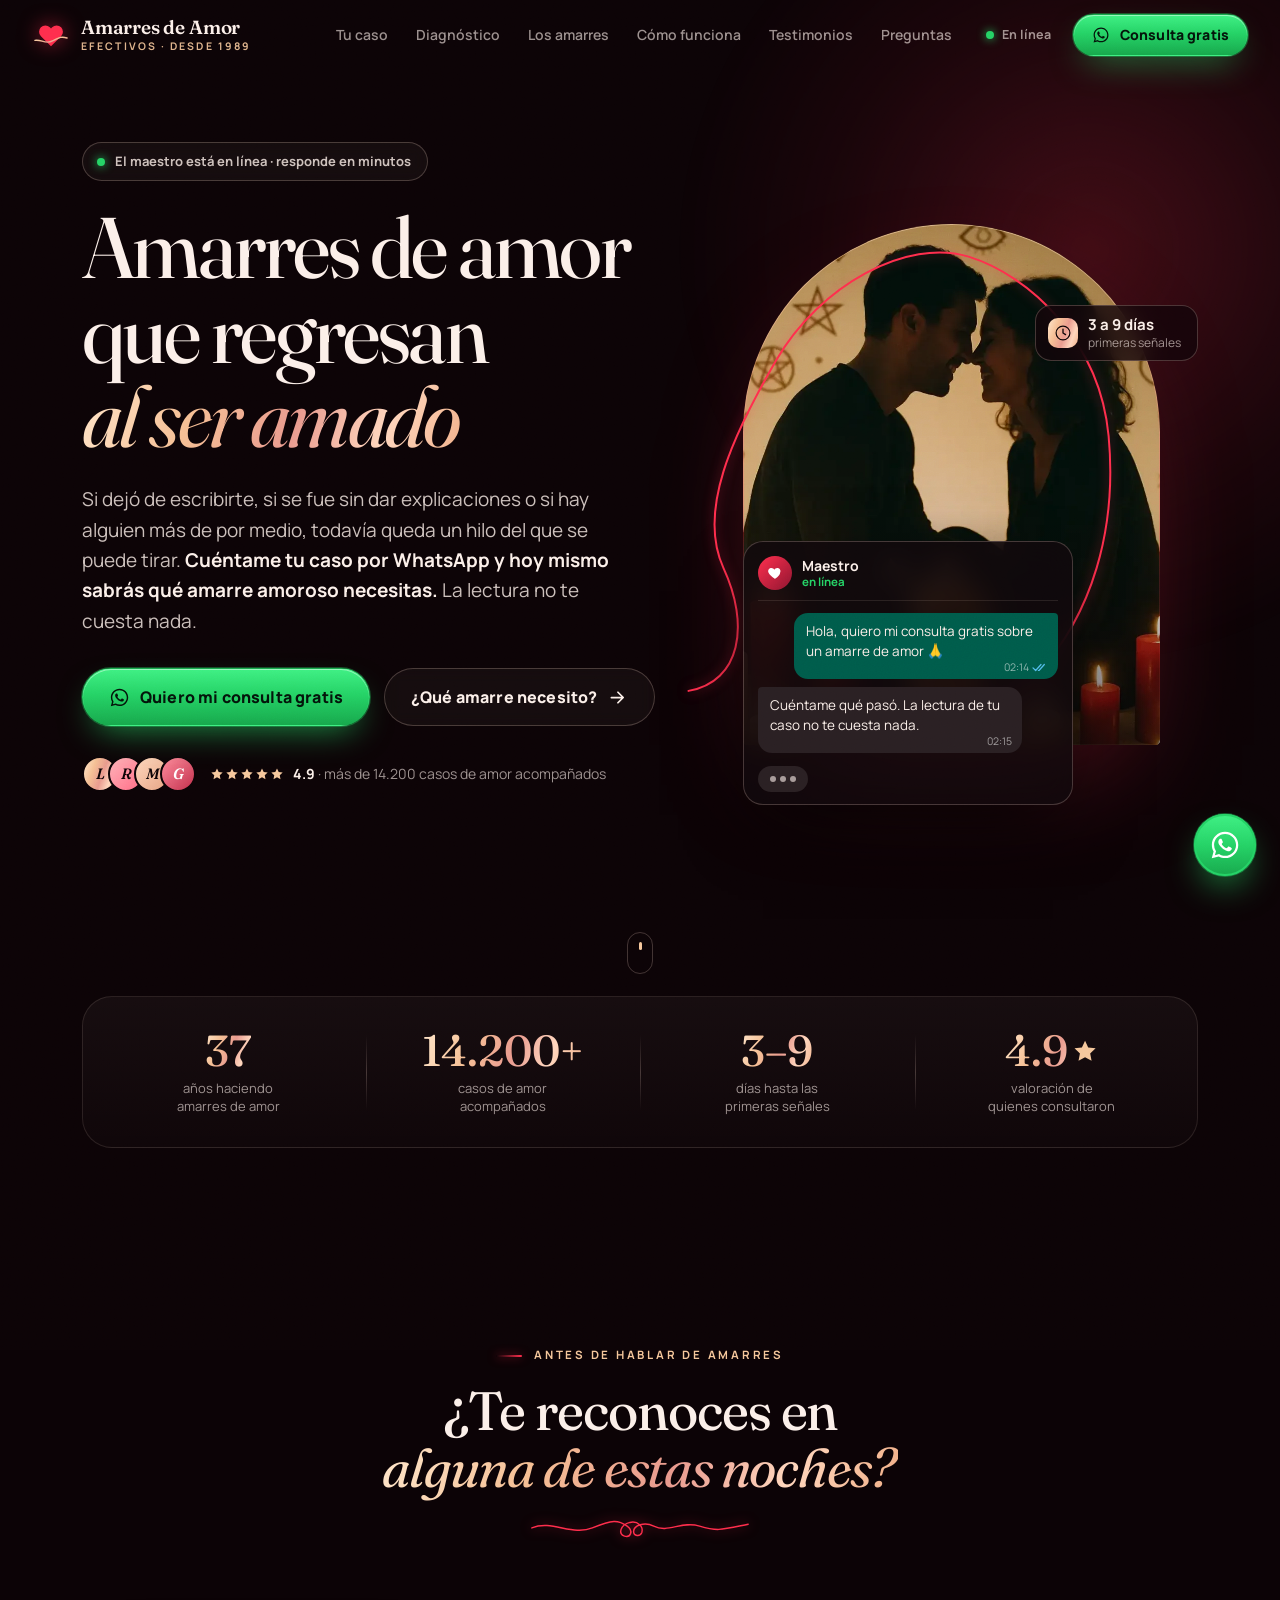
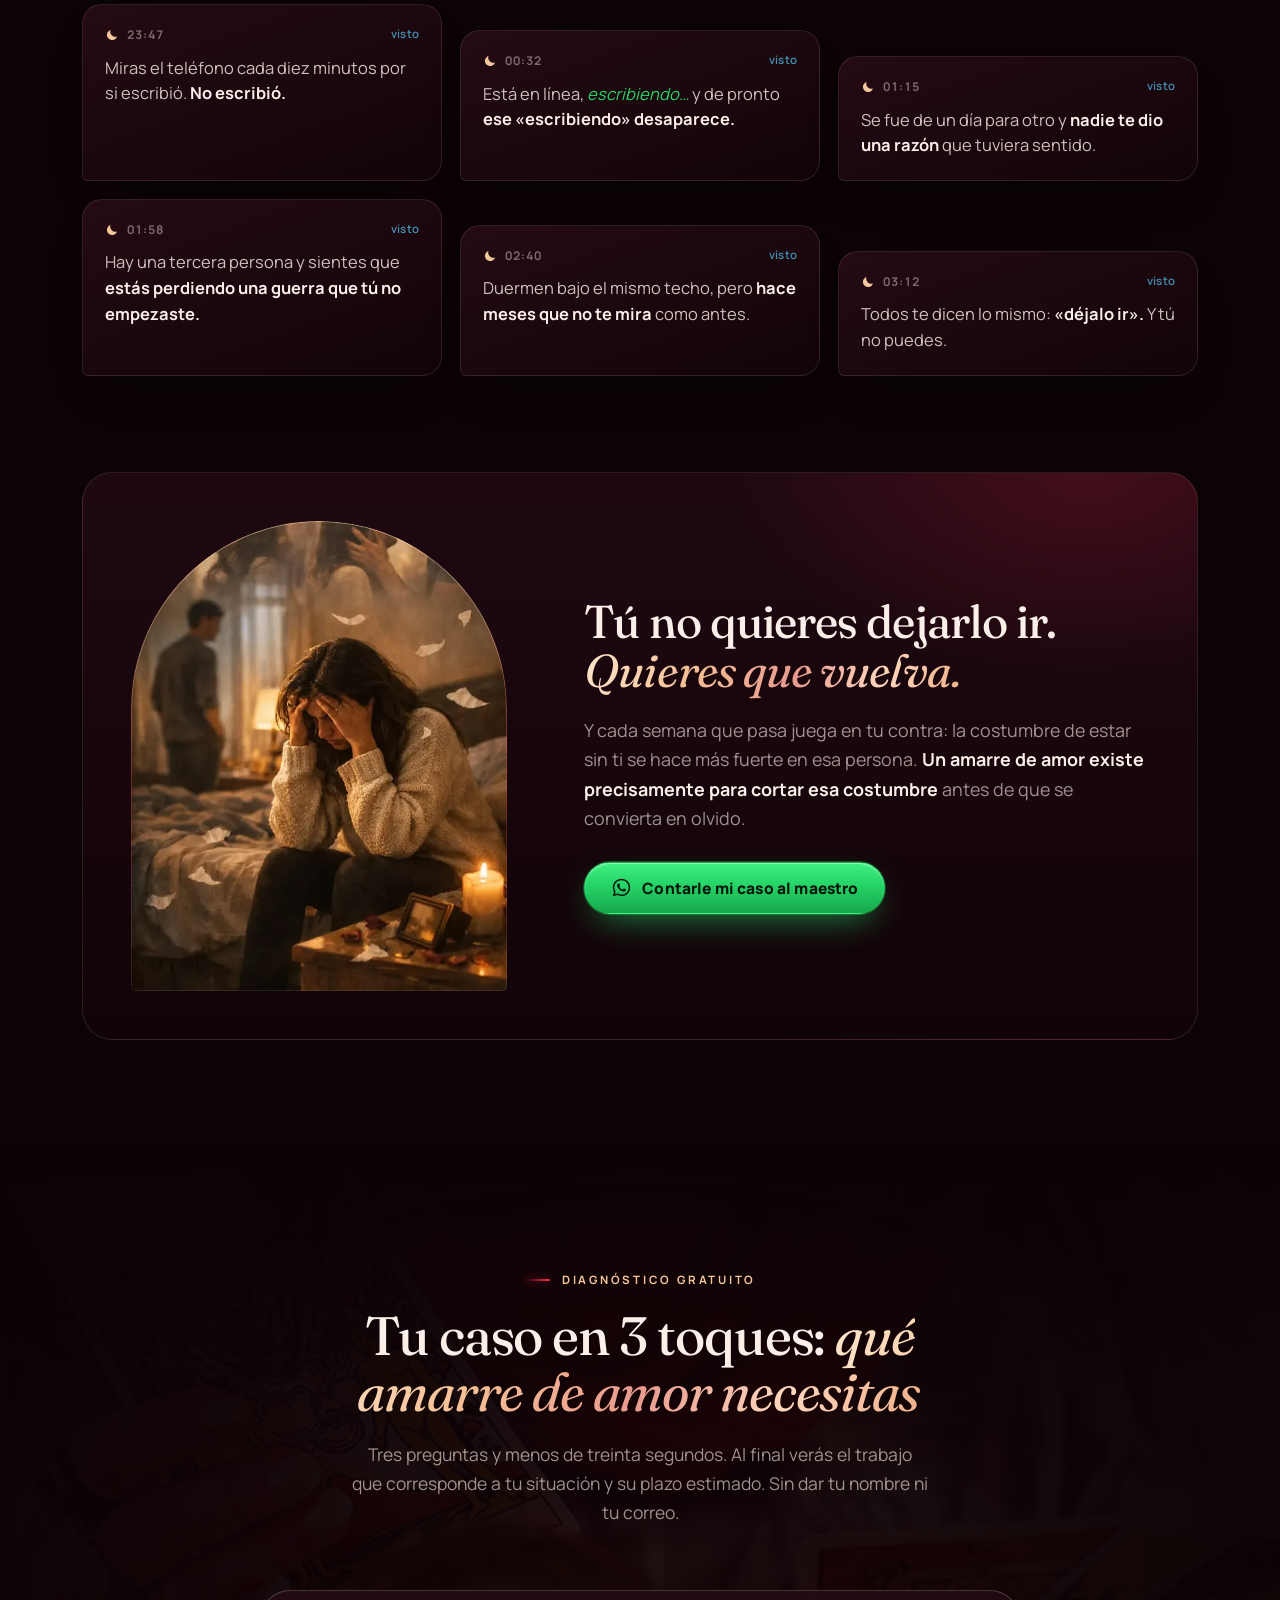
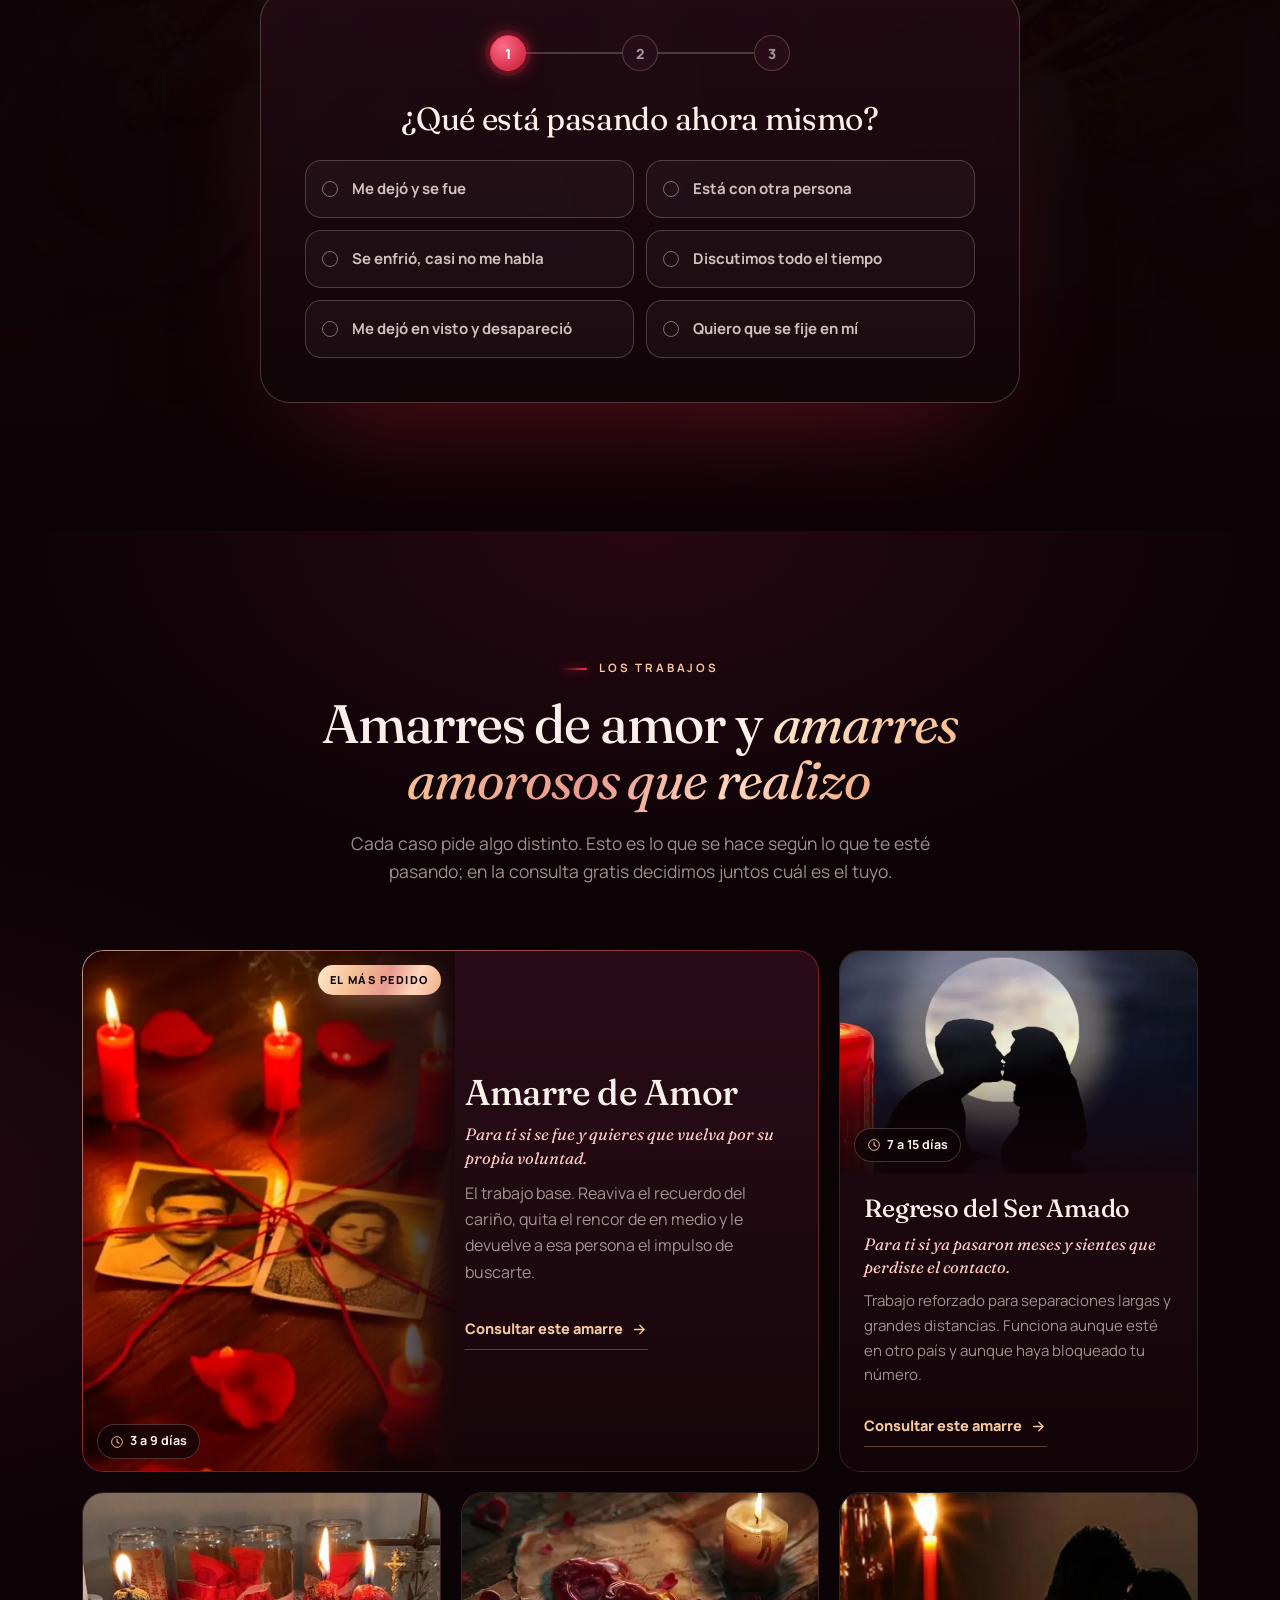
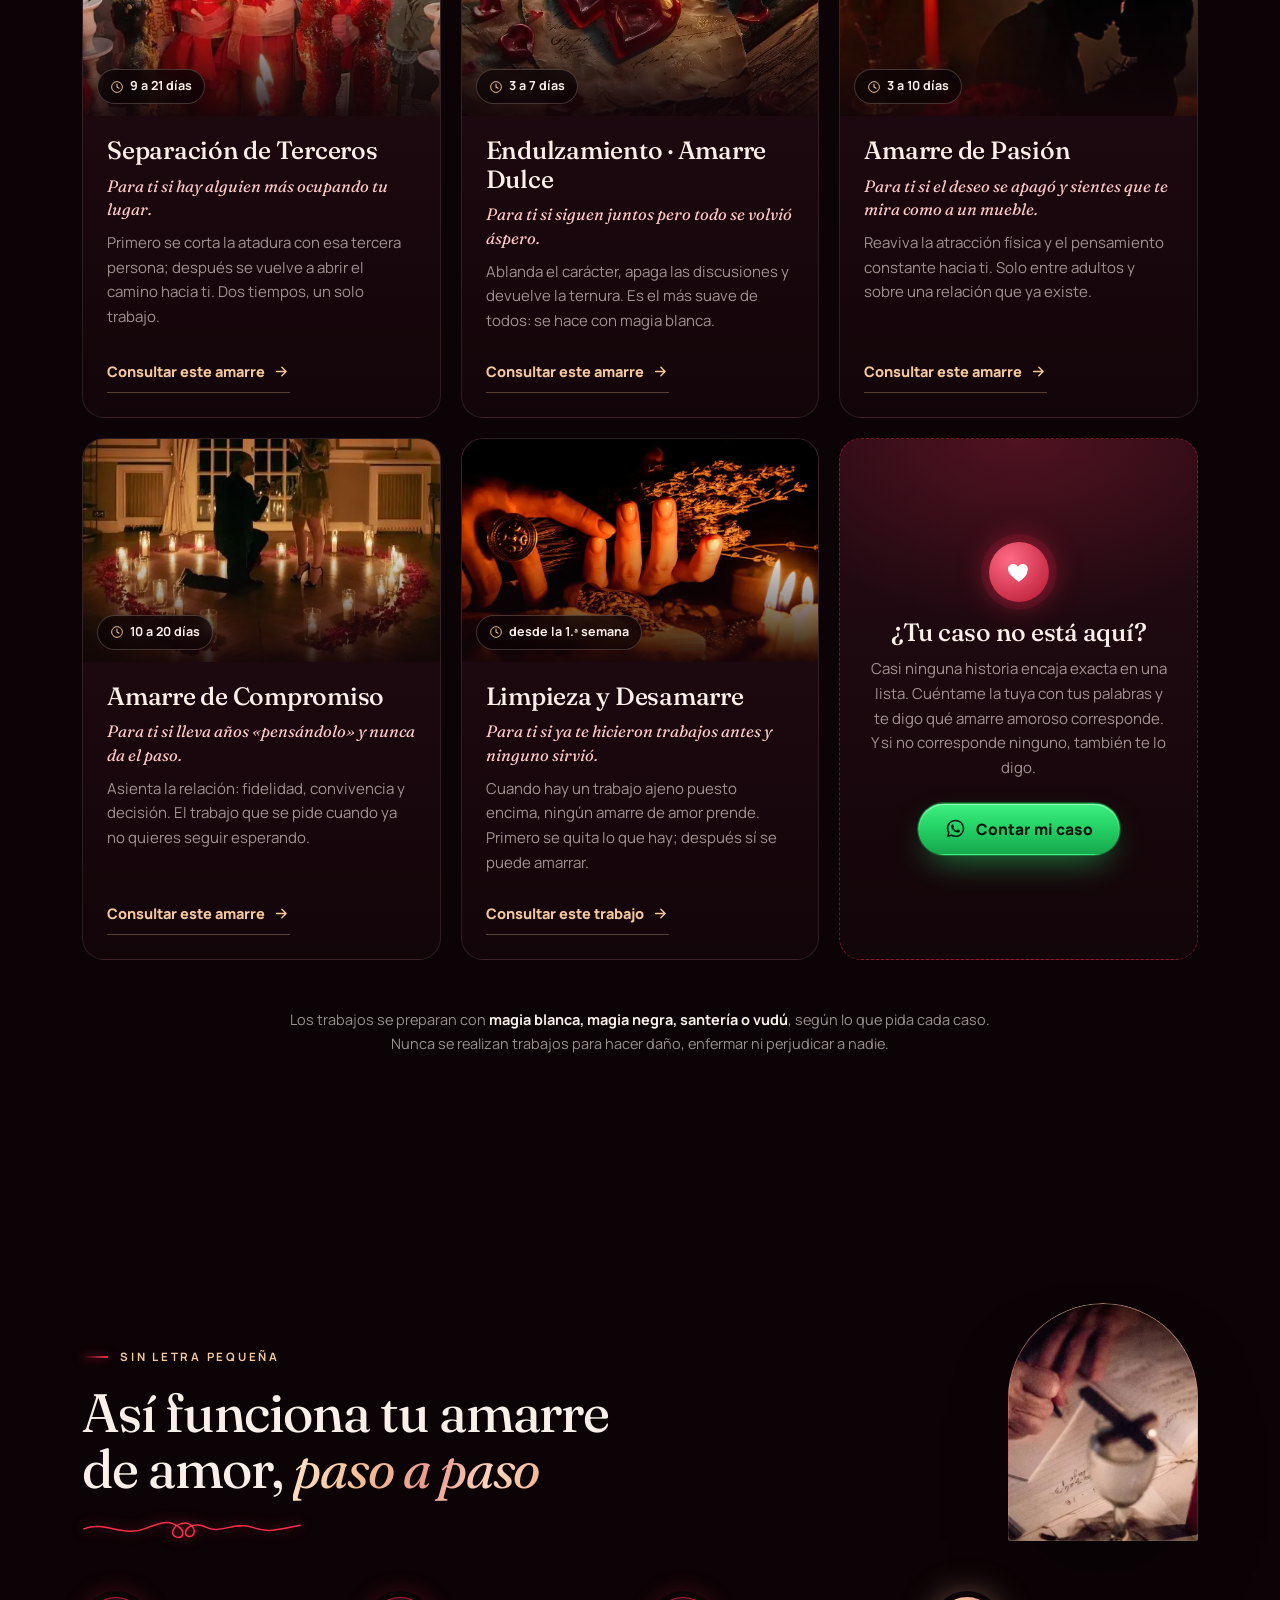
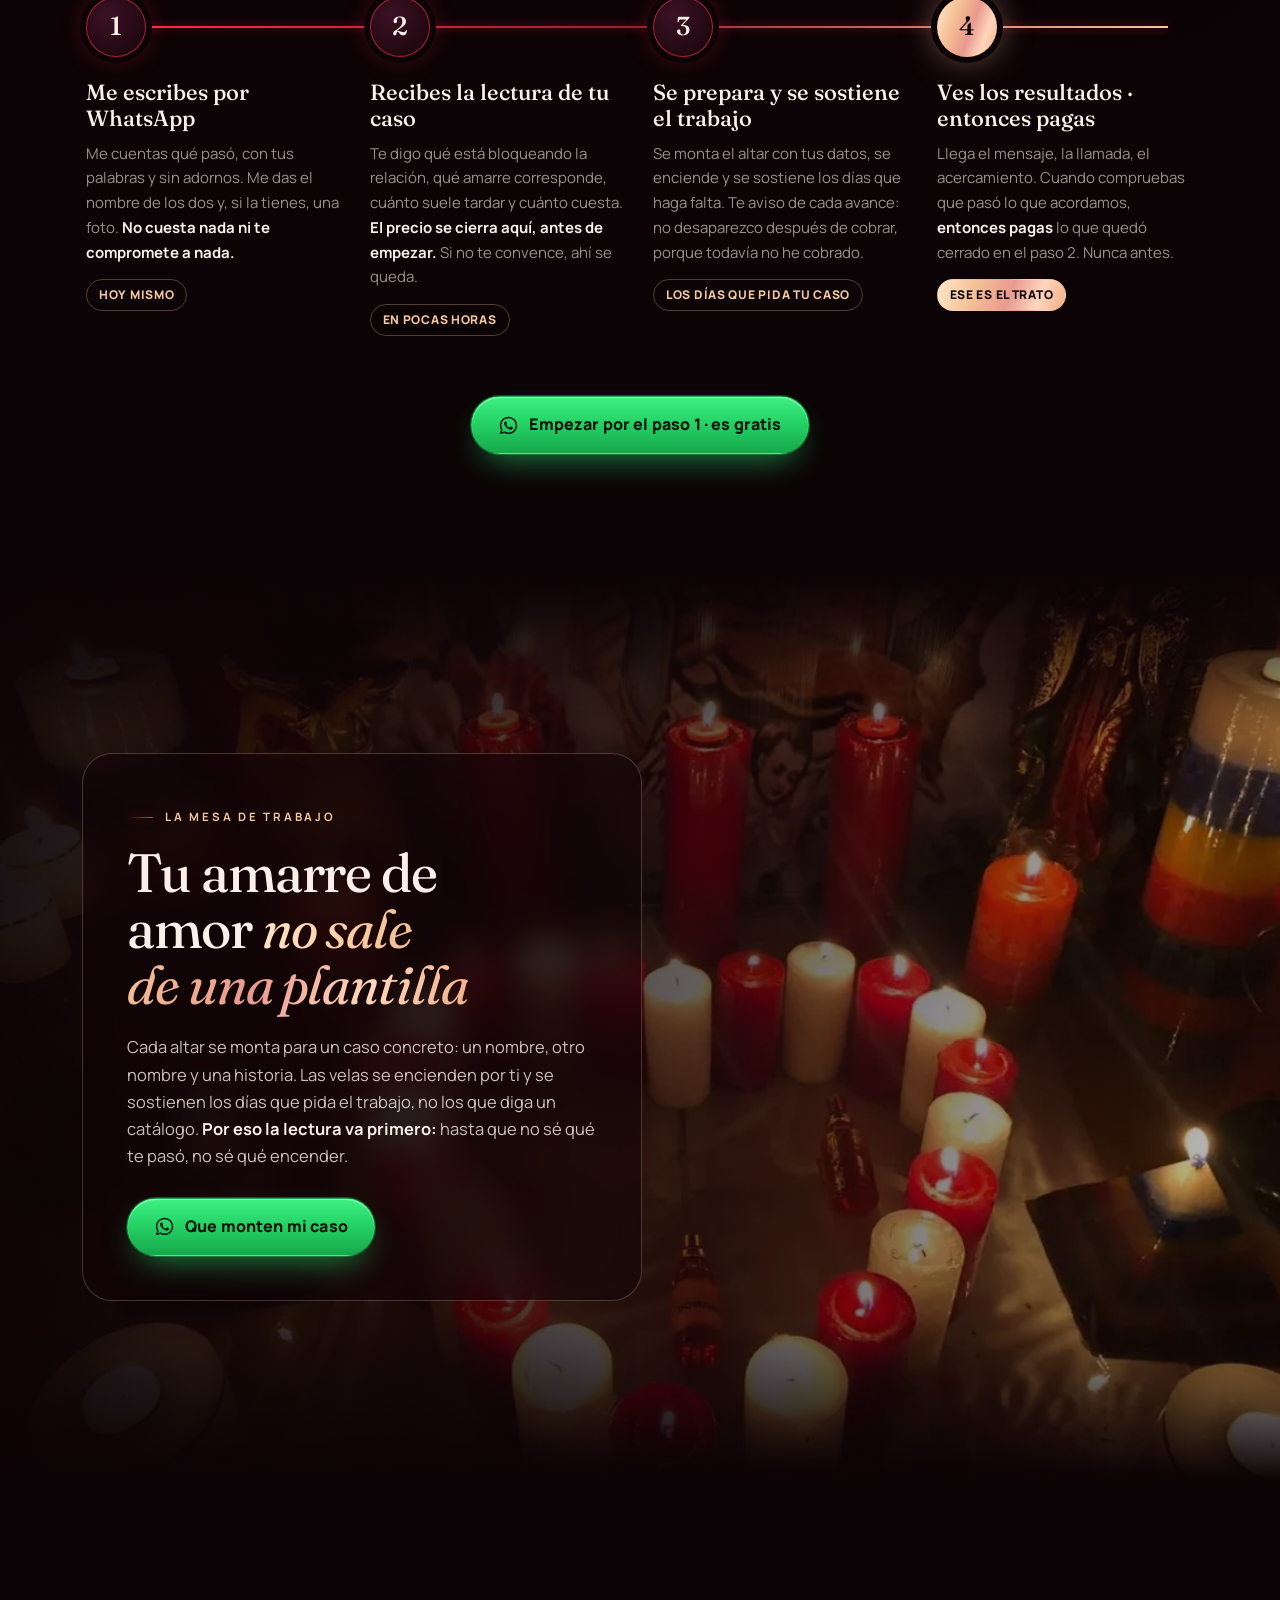
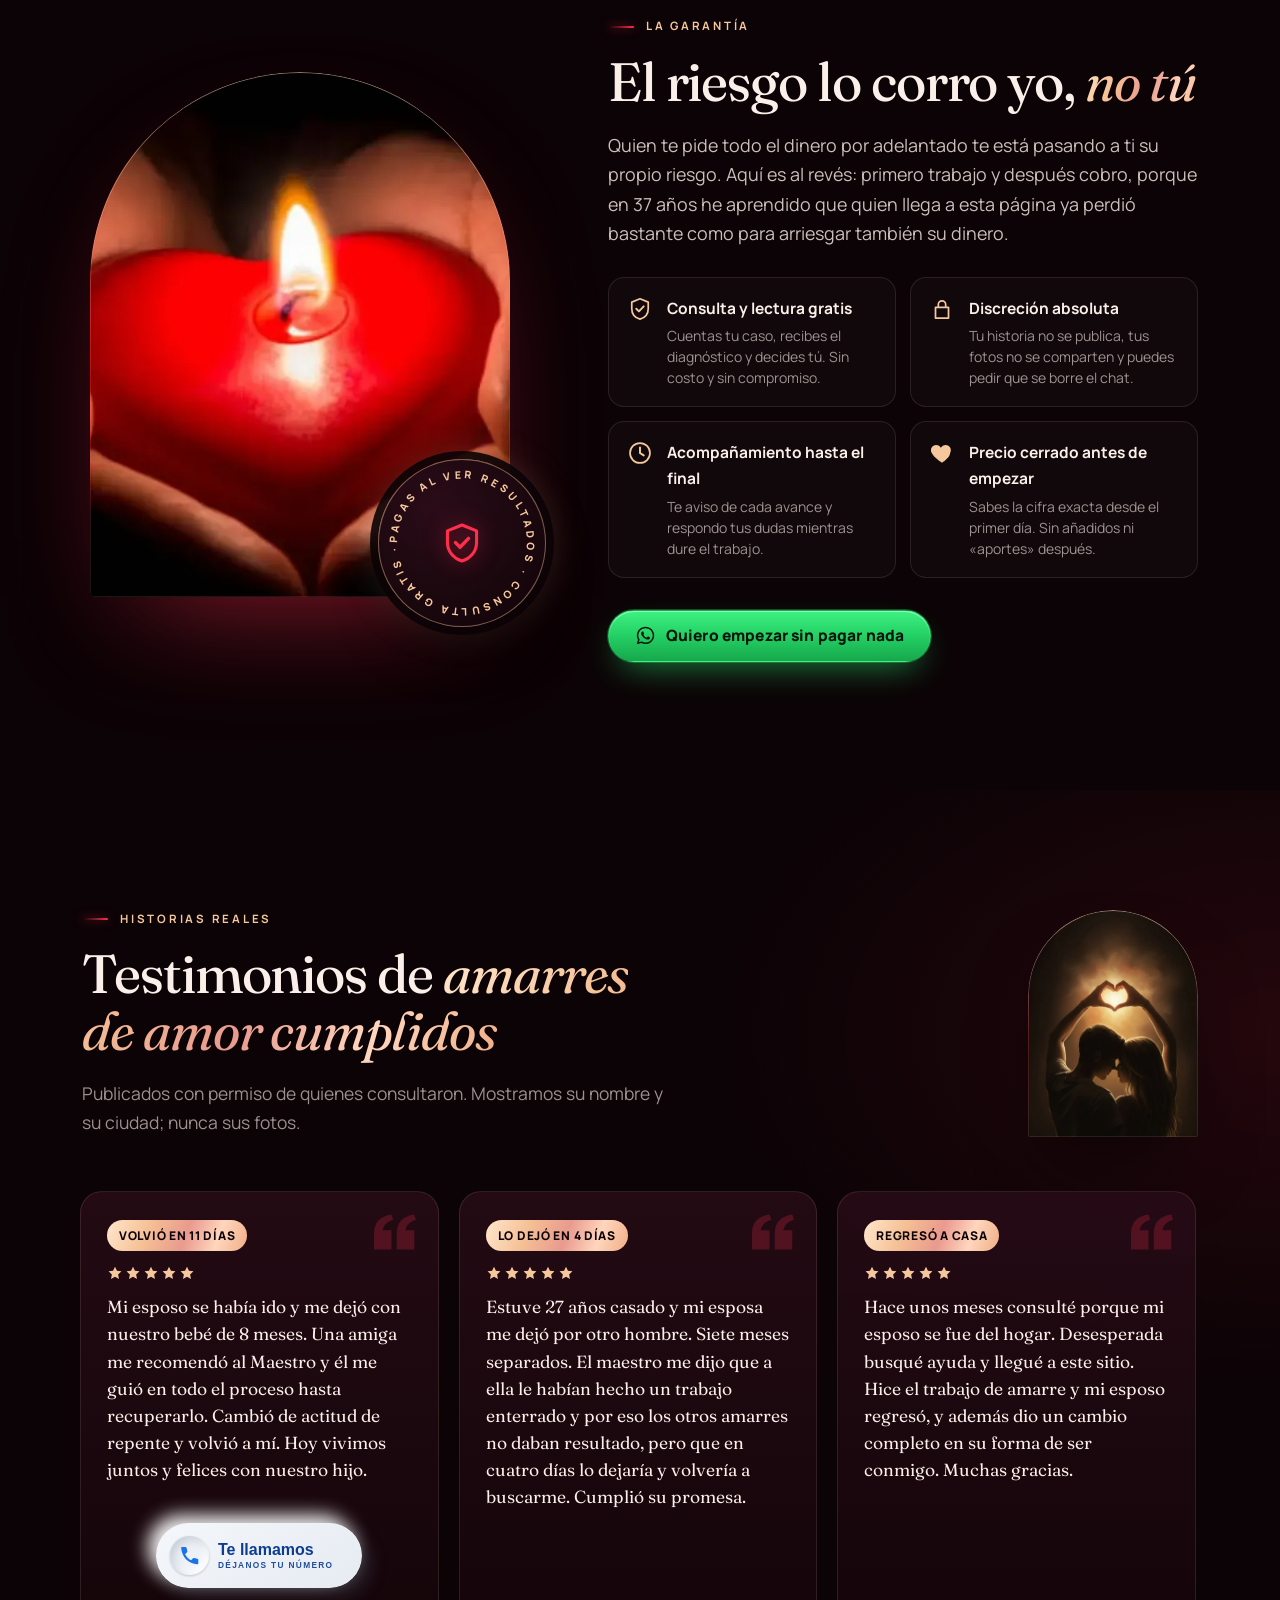
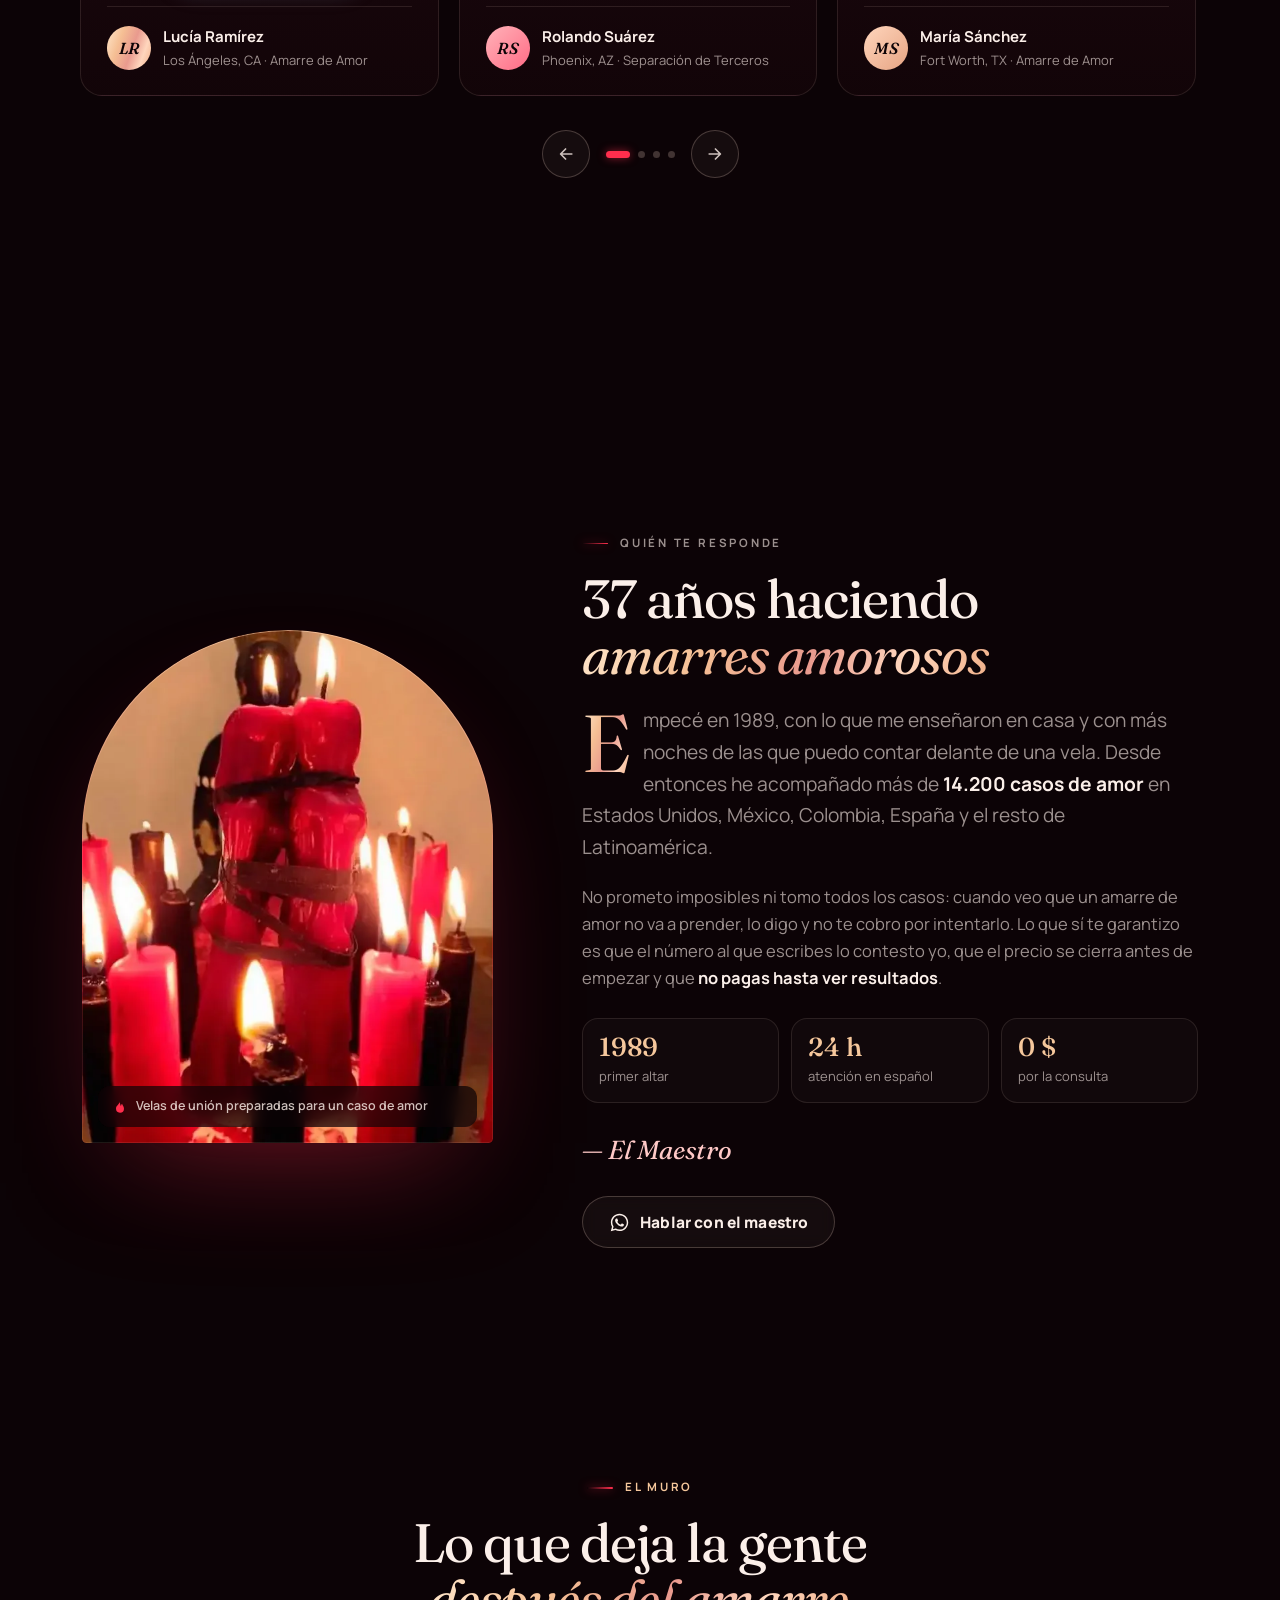
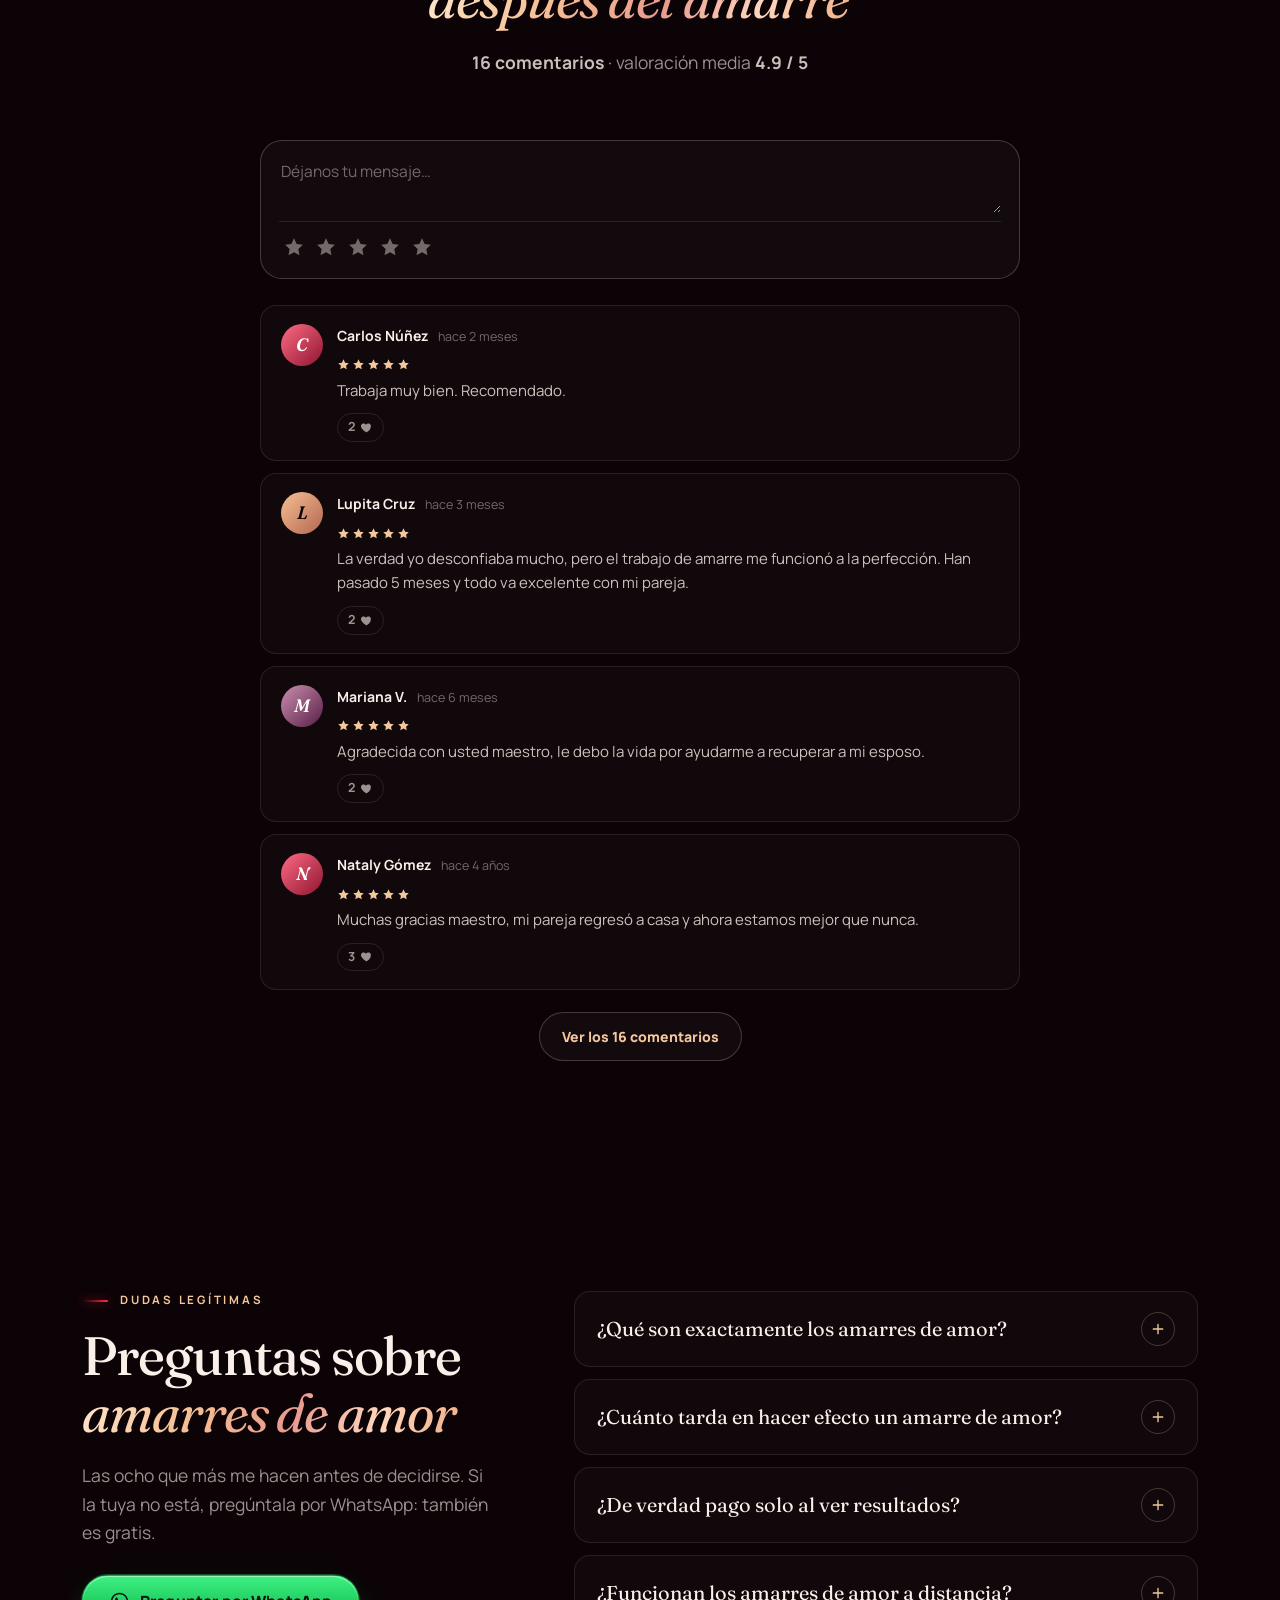
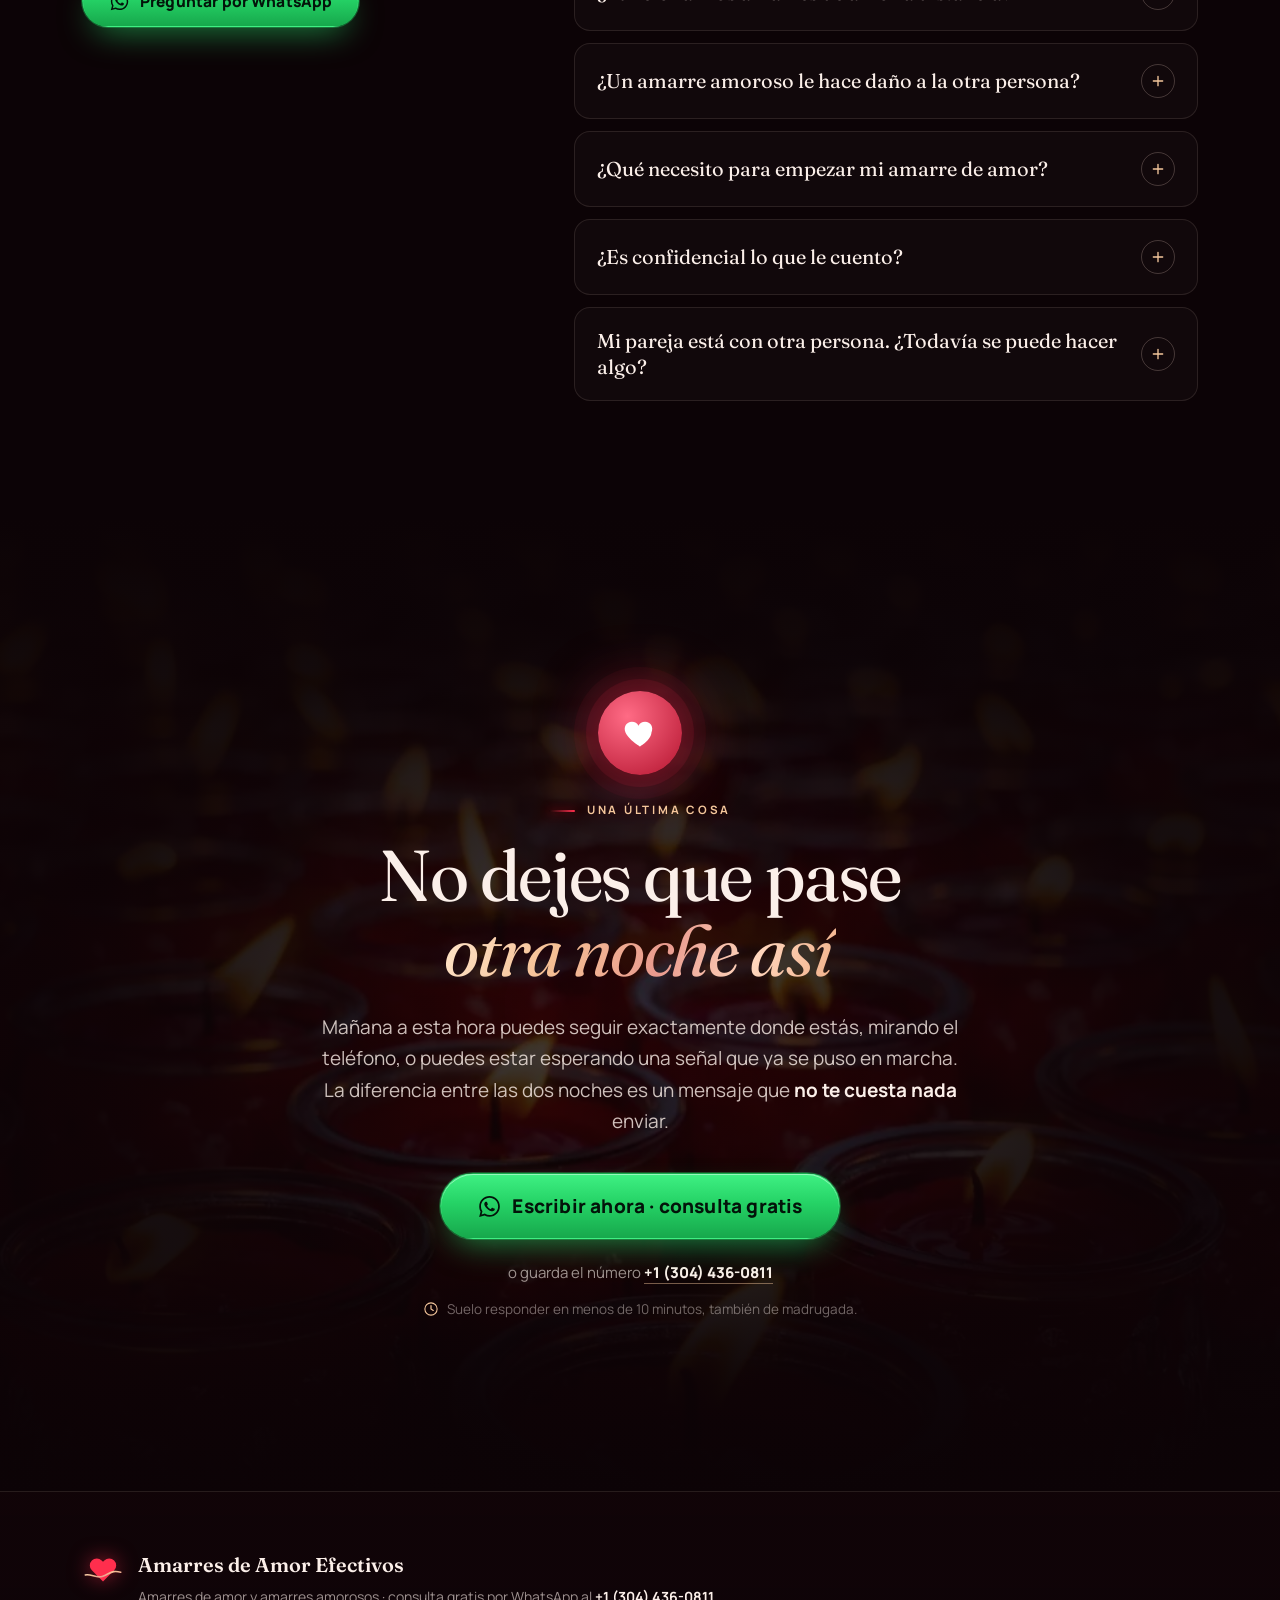
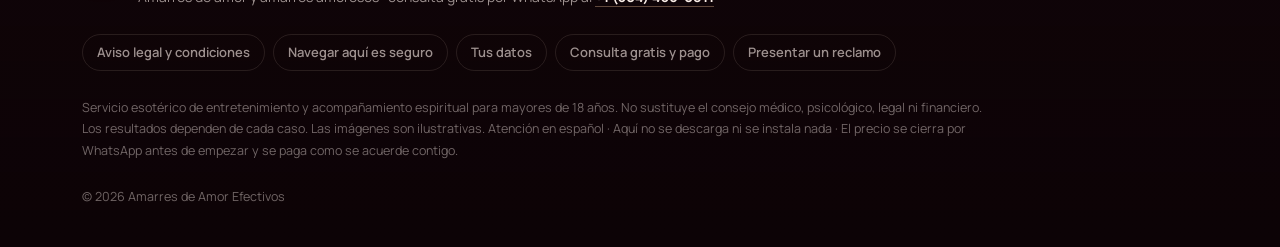
==== commit 53d5864e: "Cambiar número de WhatsApp 14133912149 → 13044360811 en 5 archivo(s)" ====
--- a/index.html
+++ b/index.html
@@ -271,7 +271,7 @@
 
         <span class="top-live" aria-hidden="true"><i></i>En línea</span>
 
-        <a class="top-cta btn btn-wa btn-sm" href="https://wa.me/14133912149" data-wa data-origen="cabecera"
+        <a class="top-cta btn btn-wa btn-sm" href="https://wa.me/13044360811" data-wa data-origen="cabecera"
            data-wa-text="Hola, quiero mi consulta gratis sobre un amarre de amor." rel="noopener" target="_blank">
           <svg aria-hidden="true"><use href="#ico-wa" /></svg><span>Consulta gratis</span>
         </a>
@@ -305,7 +305,7 @@
             </p>
 
             <div class="hero-actions" data-reveal>
-              <a class="btn btn-wa btn-lg" href="https://wa.me/14133912149" data-wa data-origen="hero"
+              <a class="btn btn-wa btn-lg" href="https://wa.me/13044360811" data-wa data-origen="hero"
                  data-wa-text="Hola Maestro. Quiero una consulta gratis sobre un amarre de amor. Te cuento mi caso:" rel="noopener" target="_blank">
                 <svg aria-hidden="true"><use href="#ico-wa" /></svg>
                 <span>Quiero mi consulta gratis</span>
@@ -413,7 +413,7 @@
                 persona. <strong>Un amarre de amor existe precisamente para cortar esa costumbre</strong> antes de
                 que se convierta en olvido.
               </p>
-              <a class="btn btn-wa" href="https://wa.me/14133912149" data-wa data-origen="dolor"
+              <a class="btn btn-wa" href="https://wa.me/13044360811" data-wa data-origen="dolor"
                  data-wa-text="Hola Maestro. Me pasa justo lo que describe en su página y quiero recuperar a mi pareja. ¿Me ayuda?" rel="noopener" target="_blank">
                 <svg aria-hidden="true"><use href="#ico-wa" /></svg><span>Contarle mi caso al maestro</span>
               </a>
@@ -486,7 +486,7 @@
                 <li><span class="flames" data-quiz-flames aria-hidden="true"><svg><use href="#ico-flame" /></svg><svg><use href="#ico-flame" /></svg><svg><use href="#ico-flame" /></svg></span><span data-quiz-force>Fuerza media</span></li>
                 <li><svg aria-hidden="true"><use href="#ico-shield" /></svg><span>Pagas al ver resultados</span></li>
               </ul>
-              <a class="btn btn-wa btn-lg" data-quiz-cta href="https://wa.me/14133912149" data-wa data-origen="diagnostico" rel="noopener" target="_blank">
+              <a class="btn btn-wa btn-lg" data-quiz-cta href="https://wa.me/13044360811" data-wa data-origen="diagnostico" rel="noopener" target="_blank">
                 <svg aria-hidden="true"><use href="#ico-wa" /></svg><span>Enviar mi diagnóstico al maestro</span>
               </a>
               <p class="quiz-out-note">Tus respuestas ya van escritas en el mensaje. Solo tienes que pulsar enviar.</p>
@@ -519,7 +519,7 @@
                 <h3>Amarre de Amor</h3>
                 <p class="work-for">Para ti si se fue y quieres que vuelva por su propia voluntad.</p>
                 <p class="work-txt">El trabajo base. Reaviva el recuerdo del cariño, quita el rencor de en medio y le devuelve a esa persona el impulso de buscarte.</p>
-                <a class="work-cta" href="https://wa.me/14133912149" data-wa data-origen="serv-amarre-amor"
+                <a class="work-cta" href="https://wa.me/13044360811" data-wa data-origen="serv-amarre-amor"
                    data-wa-text="Hola Maestro. Me interesa un Amarre de Amor para que mi pareja regrese. ¿Me explica cómo funciona?" rel="noopener" target="_blank">
                   Consultar este amarre <svg aria-hidden="true"><use href="#ico-arrow" /></svg>
                 </a>
@@ -535,7 +535,7 @@
                 <h3>Regreso del Ser Amado</h3>
                 <p class="work-for">Para ti si ya pasaron meses y sientes que perdiste el contacto.</p>
                 <p class="work-txt">Trabajo reforzado para separaciones largas y grandes distancias. Funciona aunque esté en otro país y aunque haya bloqueado tu número.</p>
-                <a class="work-cta" href="https://wa.me/14133912149" data-wa data-origen="serv-regreso"
+                <a class="work-cta" href="https://wa.me/13044360811" data-wa data-origen="serv-regreso"
                    data-wa-text="Hola Maestro. Quiero un trabajo de Regreso del Ser Amado. Llevamos tiempo separados y quiero que vuelva." rel="noopener" target="_blank">
                   Consultar este amarre <svg aria-hidden="true"><use href="#ico-arrow" /></svg>
                 </a>
@@ -551,7 +551,7 @@
                 <h3>Separación de Terceros</h3>
                 <p class="work-for">Para ti si hay alguien más ocupando tu lugar.</p>
                 <p class="work-txt">Primero se corta la atadura con esa tercera persona; después se vuelve a abrir el camino hacia ti. Dos tiempos, un solo trabajo.</p>
-                <a class="work-cta" href="https://wa.me/14133912149" data-wa data-origen="serv-terceros"
+                <a class="work-cta" href="https://wa.me/13044360811" data-wa data-origen="serv-terceros"
                    data-wa-text="Hola Maestro. Mi pareja está con otra persona y quiero consultar la Separación de Terceros." rel="noopener" target="_blank">
                   Consultar este amarre <svg aria-hidden="true"><use href="#ico-arrow" /></svg>
                 </a>
@@ -567,7 +567,7 @@
                 <h3>Endulzamiento · Amarre Dulce</h3>
                 <p class="work-for">Para ti si siguen juntos pero todo se volvió áspero.</p>
                 <p class="work-txt">Ablanda el carácter, apaga las discusiones y devuelve la ternura. Es el más suave de todos: se hace con magia blanca.</p>
-                <a class="work-cta" href="https://wa.me/14133912149" data-wa data-origen="serv-endulzamiento"
+                <a class="work-cta" href="https://wa.me/13044360811" data-wa data-origen="serv-endulzamiento"
                    data-wa-text="Hola Maestro. Quiero consultar un Endulzamiento. Seguimos juntos pero la relación está muy áspera." rel="noopener" target="_blank">
                   Consultar este amarre <svg aria-hidden="true"><use href="#ico-arrow" /></svg>
                 </a>
@@ -583,7 +583,7 @@
                 <h3>Amarre de Pasión</h3>
                 <p class="work-for">Para ti si el deseo se apagó y sientes que te mira como a un mueble.</p>
                 <p class="work-txt">Reaviva la atracción física y el pensamiento constante hacia ti. Solo entre adultos y sobre una relación que ya existe.</p>
-                <a class="work-cta" href="https://wa.me/14133912149" data-wa data-origen="serv-pasion"
+                <a class="work-cta" href="https://wa.me/13044360811" data-wa data-origen="serv-pasion"
                    data-wa-text="Hola Maestro. Quiero consultar un Amarre de Pasión. El deseo entre nosotros se apagó." rel="noopener" target="_blank">
                   Consultar este amarre <svg aria-hidden="true"><use href="#ico-arrow" /></svg>
                 </a>
@@ -599,7 +599,7 @@
                 <h3>Amarre de Compromiso</h3>
                 <p class="work-for">Para ti si lleva años «pensándolo» y nunca da el paso.</p>
                 <p class="work-txt">Asienta la relación: fidelidad, convivencia y decisión. El trabajo que se pide cuando ya no quieres seguir esperando.</p>
-                <a class="work-cta" href="https://wa.me/14133912149" data-wa data-origen="serv-compromiso"
+                <a class="work-cta" href="https://wa.me/13044360811" data-wa data-origen="serv-compromiso"
                    data-wa-text="Hola Maestro. Quiero consultar un Amarre de Compromiso. Llevo mucho tiempo esperando que dé el paso." rel="noopener" target="_blank">
                   Consultar este amarre <svg aria-hidden="true"><use href="#ico-arrow" /></svg>
                 </a>
@@ -615,7 +615,7 @@
                 <h3>Limpieza y Desamarre</h3>
                 <p class="work-for">Para ti si ya te hicieron trabajos antes y ninguno sirvió.</p>
                 <p class="work-txt">Cuando hay un trabajo ajeno puesto encima, ningún amarre de amor prende. Primero se quita lo que hay; después sí se puede amarrar.</p>
-                <a class="work-cta" href="https://wa.me/14133912149" data-wa data-origen="serv-limpieza"
+                <a class="work-cta" href="https://wa.me/13044360811" data-wa data-origen="serv-limpieza"
                    data-wa-text="Hola Maestro. Ya me hicieron amarres antes y no funcionaron. Quiero consultar una Limpieza y Desamarre." rel="noopener" target="_blank">
                   Consultar este trabajo <svg aria-hidden="true"><use href="#ico-arrow" /></svg>
                 </a>
@@ -627,7 +627,7 @@
                 <span class="work-ask-ico"><svg aria-hidden="true"><use href="#ico-heart" /></svg></span>
                 <h3>¿Tu caso no está aquí?</h3>
                 <p class="work-txt">Casi ninguna historia encaja exacta en una lista. Cuéntame la tuya con tus palabras y te digo qué amarre amoroso corresponde. Y si no corresponde ninguno, también te lo digo.</p>
-                <a class="btn btn-wa" href="https://wa.me/14133912149" data-wa data-origen="serv-otro"
+                <a class="btn btn-wa" href="https://wa.me/13044360811" data-wa data-origen="serv-otro"
                    data-wa-text="Hola Maestro. Mi caso es distinto a los de la página, se lo cuento:" rel="noopener" target="_blank">
                   <svg aria-hidden="true"><use href="#ico-wa" /></svg><span>Contar mi caso</span>
                 </a>
@@ -684,7 +684,7 @@
           </ol>
 
           <div class="process-cta" data-reveal>
-            <a class="btn btn-wa btn-lg" href="https://wa.me/14133912149" data-wa data-origen="proceso"
+            <a class="btn btn-wa btn-lg" href="https://wa.me/13044360811" data-wa data-origen="proceso"
                data-wa-text="Hola Maestro. Quiero empezar por el paso 1: la lectura gratis de mi caso de amor." rel="noopener" target="_blank">
               <svg aria-hidden="true"><use href="#ico-wa" /></svg><span>Empezar por el paso 1 · es gratis</span>
             </a>
@@ -705,7 +705,7 @@
               por ti y se sostienen los días que pida el trabajo, no los que diga un catálogo.
               <b>Por eso la lectura va primero:</b> hasta que no sé qué te pasó, no sé qué encender.
             </p>
-            <a class="btn btn-wa btn-lg" href="https://wa.me/14133912149" data-wa data-origen="altar"
+            <a class="btn btn-wa btn-lg" href="https://wa.me/13044360811" data-wa data-origen="altar"
                data-wa-text="Hola Maestro. Quiero que monte mi caso. Le cuento lo que pasó:" rel="noopener" target="_blank">
               <svg aria-hidden="true"><use href="#ico-wa" /></svg><span>Que monten mi caso</span>
             </a>
@@ -742,7 +742,7 @@
               <li><svg aria-hidden="true"><use href="#ico-clock" /></svg><div><b>Acompañamiento hasta el final</b><span>Te aviso de cada avance y respondo tus dudas mientras dure el trabajo.</span></div></li>
               <li><svg aria-hidden="true"><use href="#ico-heart" /></svg><div><b>Precio cerrado antes de empezar</b><span>Sabes la cifra exacta desde el primer día. Sin añadidos ni «aportes» después.</span></div></li>
             </ul>
-            <a class="btn btn-wa" href="https://wa.me/14133912149" data-wa data-origen="garantia"
+            <a class="btn btn-wa" href="https://wa.me/13044360811" data-wa data-origen="garantia"
                data-wa-text="Hola Maestro. Quiero confirmar cómo es eso de pagar solo al ver resultados y empezar con mi caso." rel="noopener" target="_blank">
               <svg aria-hidden="true"><use href="#ico-wa" /></svg><span>Quiero empezar sin pagar nada</span>
             </a>
@@ -834,7 +834,7 @@
           </div>
 
           <p class="center-cta" data-reveal>
-            <a class="btn btn-wa btn-lg" href="https://wa.me/14133912149" data-wa data-origen="testimonios"
+            <a class="btn btn-wa btn-lg" href="https://wa.me/13044360811" data-wa data-origen="testimonios"
                data-wa-text="Hola Maestro. Leí los testimonios de la página y quiero que me ayude con mi caso de amor." rel="noopener" target="_blank">
               <svg aria-hidden="true"><use href="#ico-wa" /></svg><span>Quiero que el mío sea el siguiente</span>
             </a>
@@ -868,7 +868,7 @@
               <li><b>0 $</b><span>por la consulta</span></li>
             </ul>
             <p class="about-sign">— El Maestro</p>
-            <a class="btn btn-ghost" href="https://wa.me/14133912149" data-wa data-origen="maestro"
+            <a class="btn btn-ghost" href="https://wa.me/13044360811" data-wa data-origen="maestro"
                data-wa-text="Hola Maestro. Quiero consultar mi caso de amor con usted." rel="noopener" target="_blank">
               <svg aria-hidden="true"><use href="#ico-wa" /></svg><span>Hablar con el maestro</span>
             </a>
@@ -1057,7 +1057,7 @@
             <p class="eyebrow">Dudas legítimas</p>
             <h2>Preguntas sobre <em>amarres de amor</em></h2>
             <p class="sec-sub"><span>Las ocho que más me hacen antes de decidirse. Si la tuya no está, pregúntala por WhatsApp: también es gratis.</span></p>
-            <a class="btn btn-wa" href="https://wa.me/14133912149" data-wa data-origen="faq"
+            <a class="btn btn-wa" href="https://wa.me/13044360811" data-wa data-origen="faq"
                data-wa-text="Hola Maestro. Tengo una duda sobre los amarres de amor:" rel="noopener" target="_blank">
               <svg aria-hidden="true"><use href="#ico-wa" /></svg><span>Preguntar por WhatsApp</span>
             </a>
@@ -1113,12 +1113,12 @@
             señal que ya se puso en marcha. La diferencia entre las dos noches es un mensaje que <b>no te cuesta nada</b>
             enviar.
           </p>
-          <a class="btn btn-wa btn-xl" href="https://wa.me/14133912149" data-wa data-origen="final"
+          <a class="btn btn-wa btn-xl" href="https://wa.me/13044360811" data-wa data-origen="final"
              data-wa-text="Hola Maestro. No quiero dejar pasar más tiempo. Quiero un amarre de amor para recuperar a mi pareja." rel="noopener" target="_blank">
             <svg aria-hidden="true"><use href="#ico-wa" /></svg><span>Escribir ahora · consulta gratis</span>
           </a>
           <p class="final-phone">o guarda el número
-            <a href="https://wa.me/14133912149" data-wa data-origen="final-numero" data-wa-numero rel="noopener" target="_blank">+14133912149</a>
+            <a href="https://wa.me/13044360811" data-wa data-origen="final-numero" data-wa-numero rel="noopener" target="_blank">+13044360811</a>
           </p>
           <p class="final-micro"><svg aria-hidden="true"><use href="#ico-clock" /></svg> Suelo responder en menos de 10 minutos, también de madrugada.</p>
         </div>
@@ -1134,7 +1134,7 @@
             <path d="M32 51 15 34a10.5 10.5 0 0 1 15-15l2 2 2-2a10.5 10.5 0 0 1 15 15z" fill="currentColor" />
             <path d="M5 41c10-2 16 6 27 2s14-10 27-6" fill="none" stroke="url(#g-rosegold)" stroke-width="2.4" stroke-linecap="round" />
           </svg>
-          <p><b>Amarres de Amor Efectivos</b><span><span>Amarres de amor y amarres amorosos · consulta gratis por WhatsApp al </span><a href="https://wa.me/14133912149" data-wa data-origen="pie-numero" data-wa-numero rel="noopener" target="_blank">+14133912149</a></span></p>
+          <p><b>Amarres de Amor Efectivos</b><span><span>Amarres de amor y amarres amorosos · consulta gratis por WhatsApp al </span><a href="https://wa.me/13044360811" data-wa data-origen="pie-numero" data-wa-numero rel="noopener" target="_blank">+13044360811</a></span></p>
         </div>
         <nav class="pol-enlaces" aria-label="Aviso legal y condiciones">
           <a href="politicas.html" data-politicas>Aviso legal y condiciones</a>
@@ -1154,7 +1154,7 @@
     </footer>
 
     <!-- WhatsApp flotante (escritorio) -->
-    <a class="fab" href="https://wa.me/14133912149" data-wa data-origen="flotante"
+    <a class="fab" href="https://wa.me/13044360811" data-wa data-origen="flotante"
        data-wa-text="Hola, quiero mi consulta gratis sobre un amarre de amor." rel="noopener" aria-label="Escribir por WhatsApp" target="_blank">
       <svg aria-hidden="true"><use href="#ico-wa" /></svg>
       <span class="fab-tip" aria-hidden="true">¿Hablamos?</span>
@@ -1163,7 +1163,7 @@
     <!-- Barra fija (móvil) -->
     <div class="dock" data-dock>
       <p class="dock-txt"><b><span class="dot-live" aria-hidden="true"></span>Consulta gratis</b><span>Pagas al ver resultados</span></p>
-      <a class="btn btn-wa btn-sm" href="https://wa.me/14133912149" data-wa data-origen="barra-movil"
+      <a class="btn btn-wa btn-sm" href="https://wa.me/13044360811" data-wa data-origen="barra-movil"
          data-wa-text="Hola, quiero mi consulta gratis sobre un amarre de amor." rel="noopener" target="_blank">
         <svg aria-hidden="true"><use href="#ico-wa" /></svg><span>Escribir</span>
       </a>
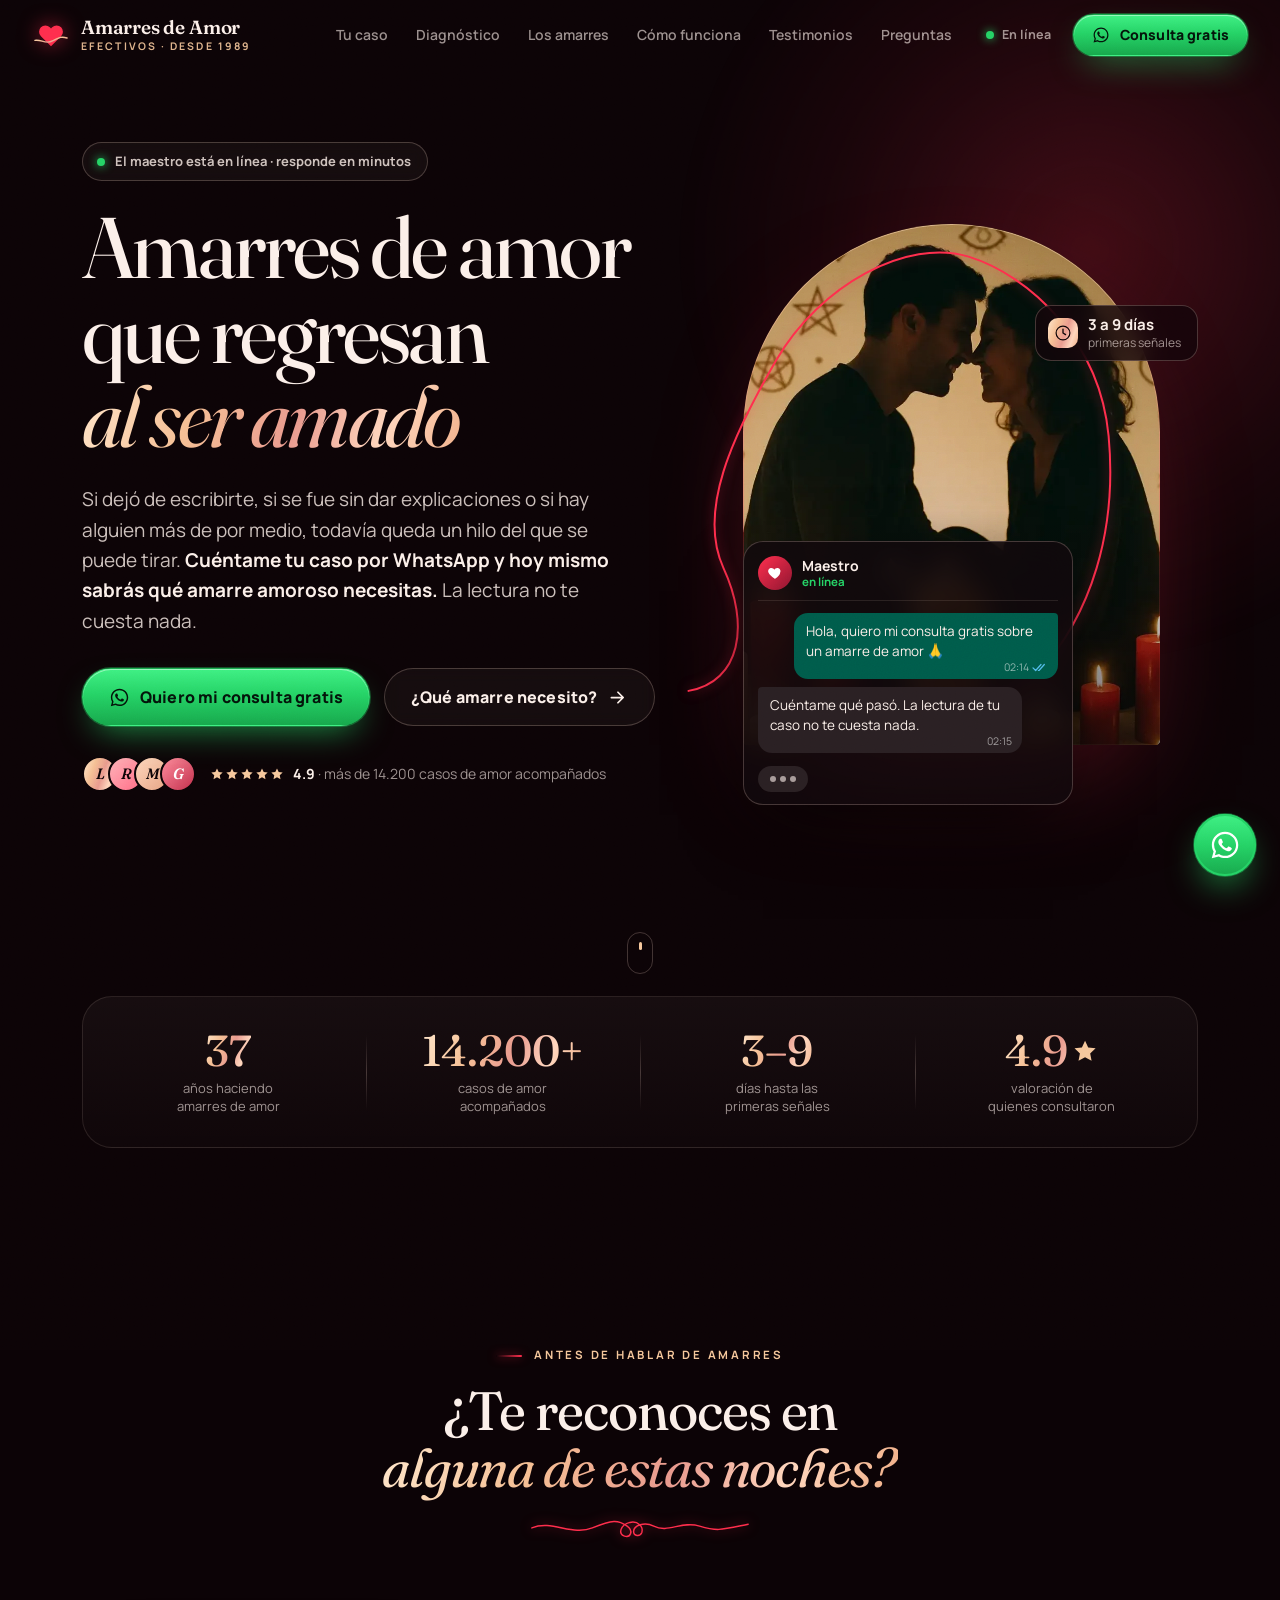
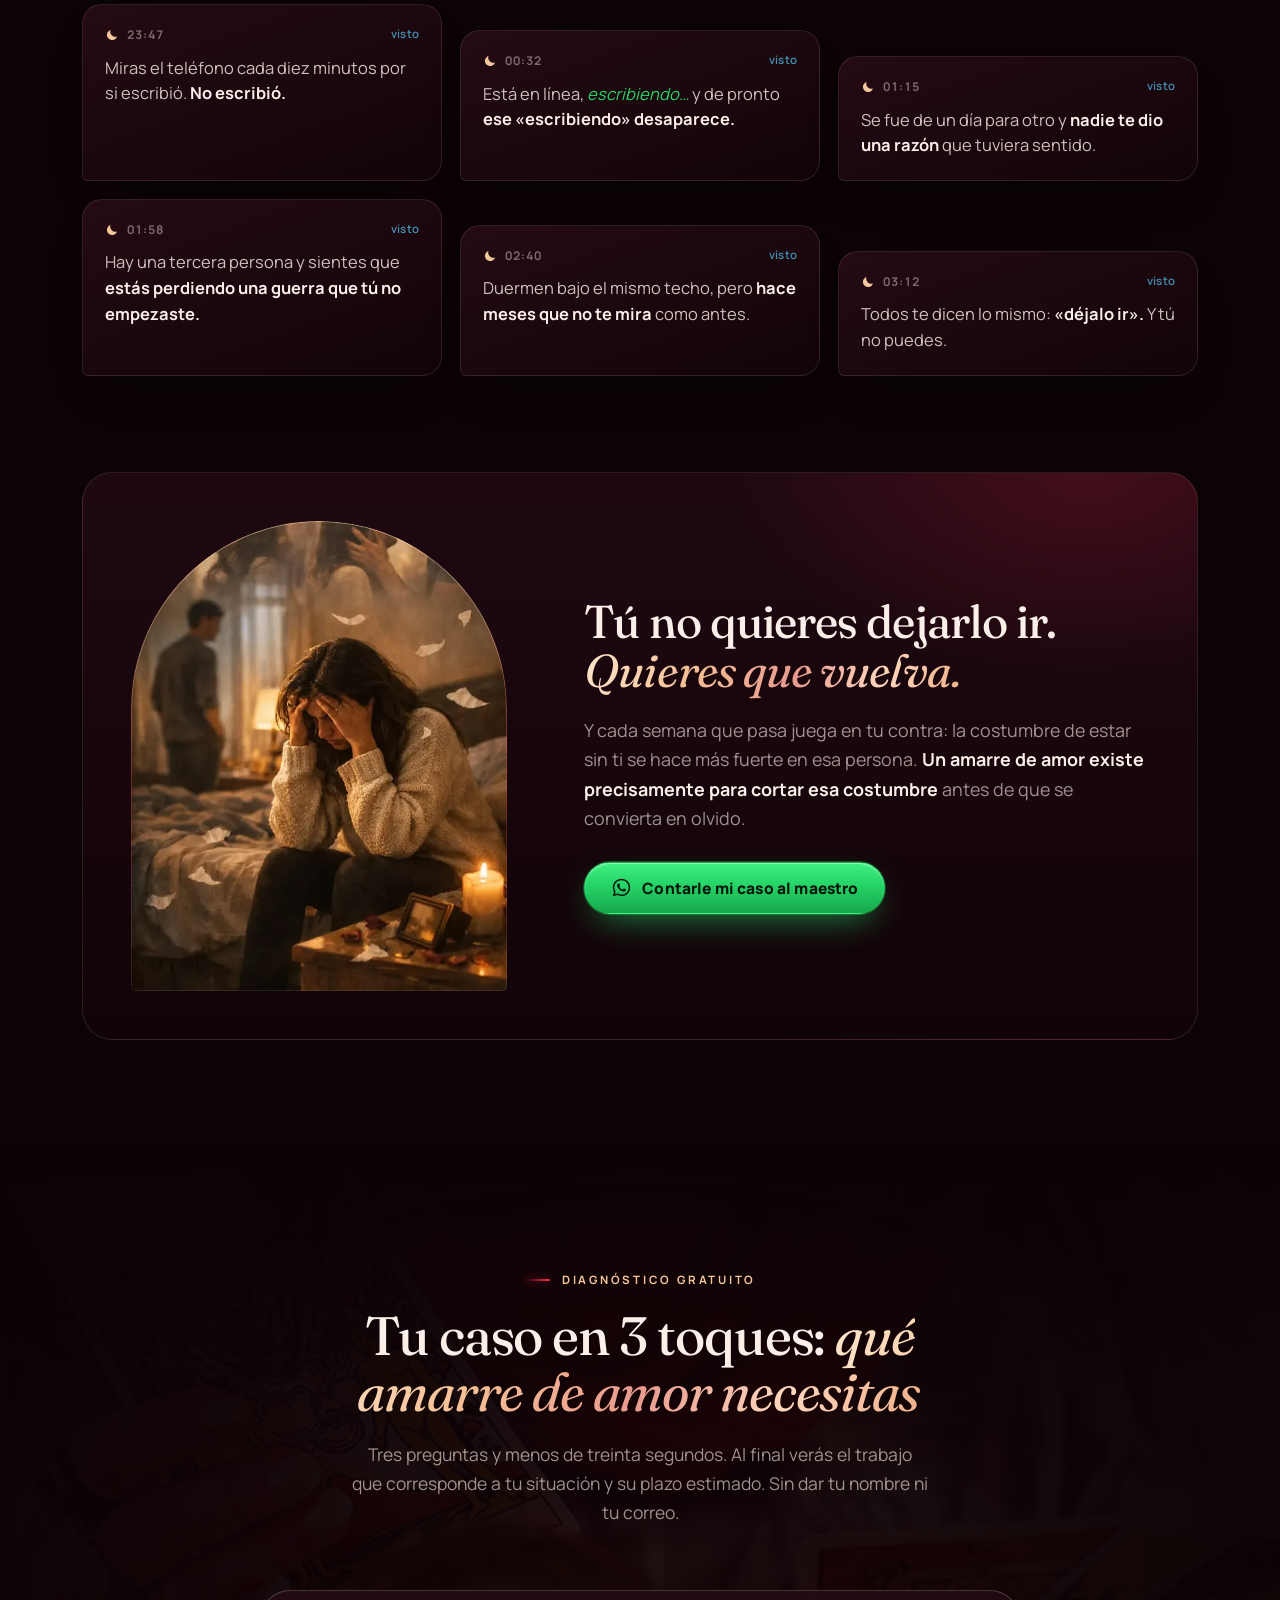
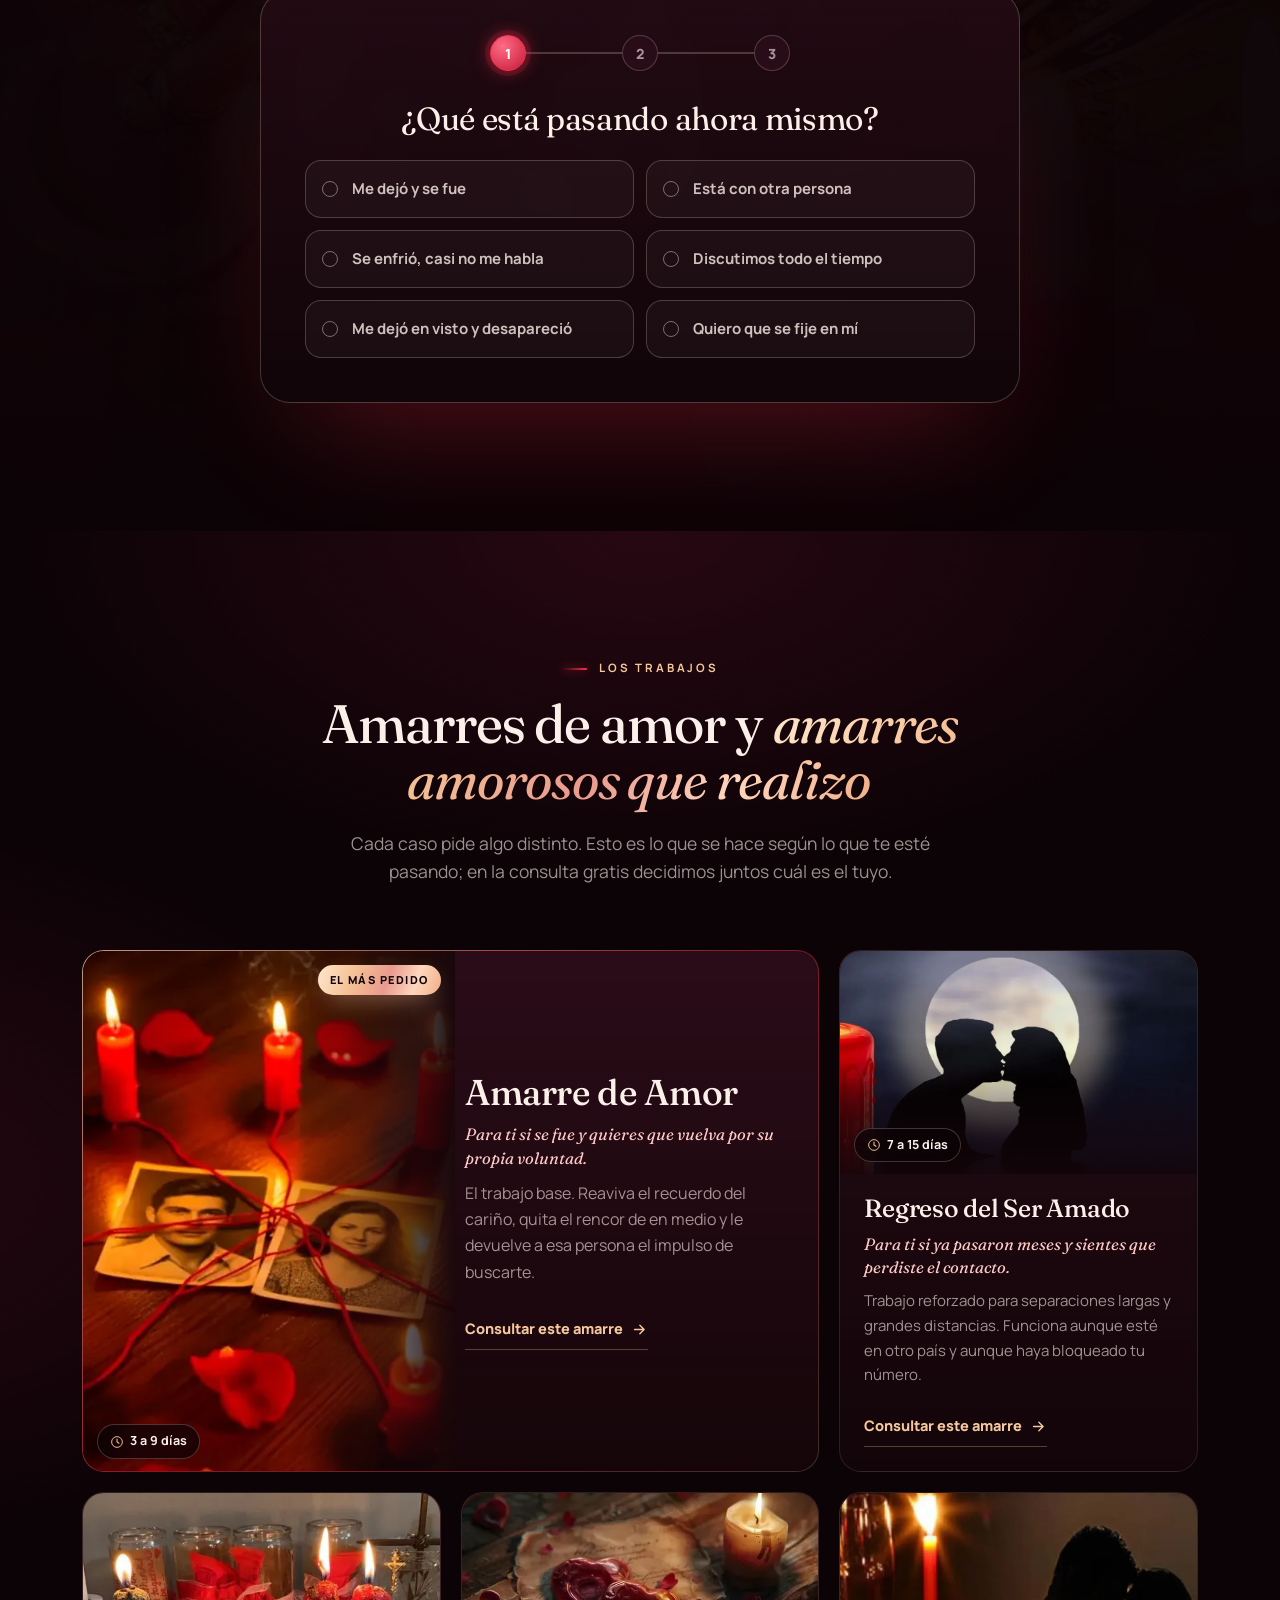
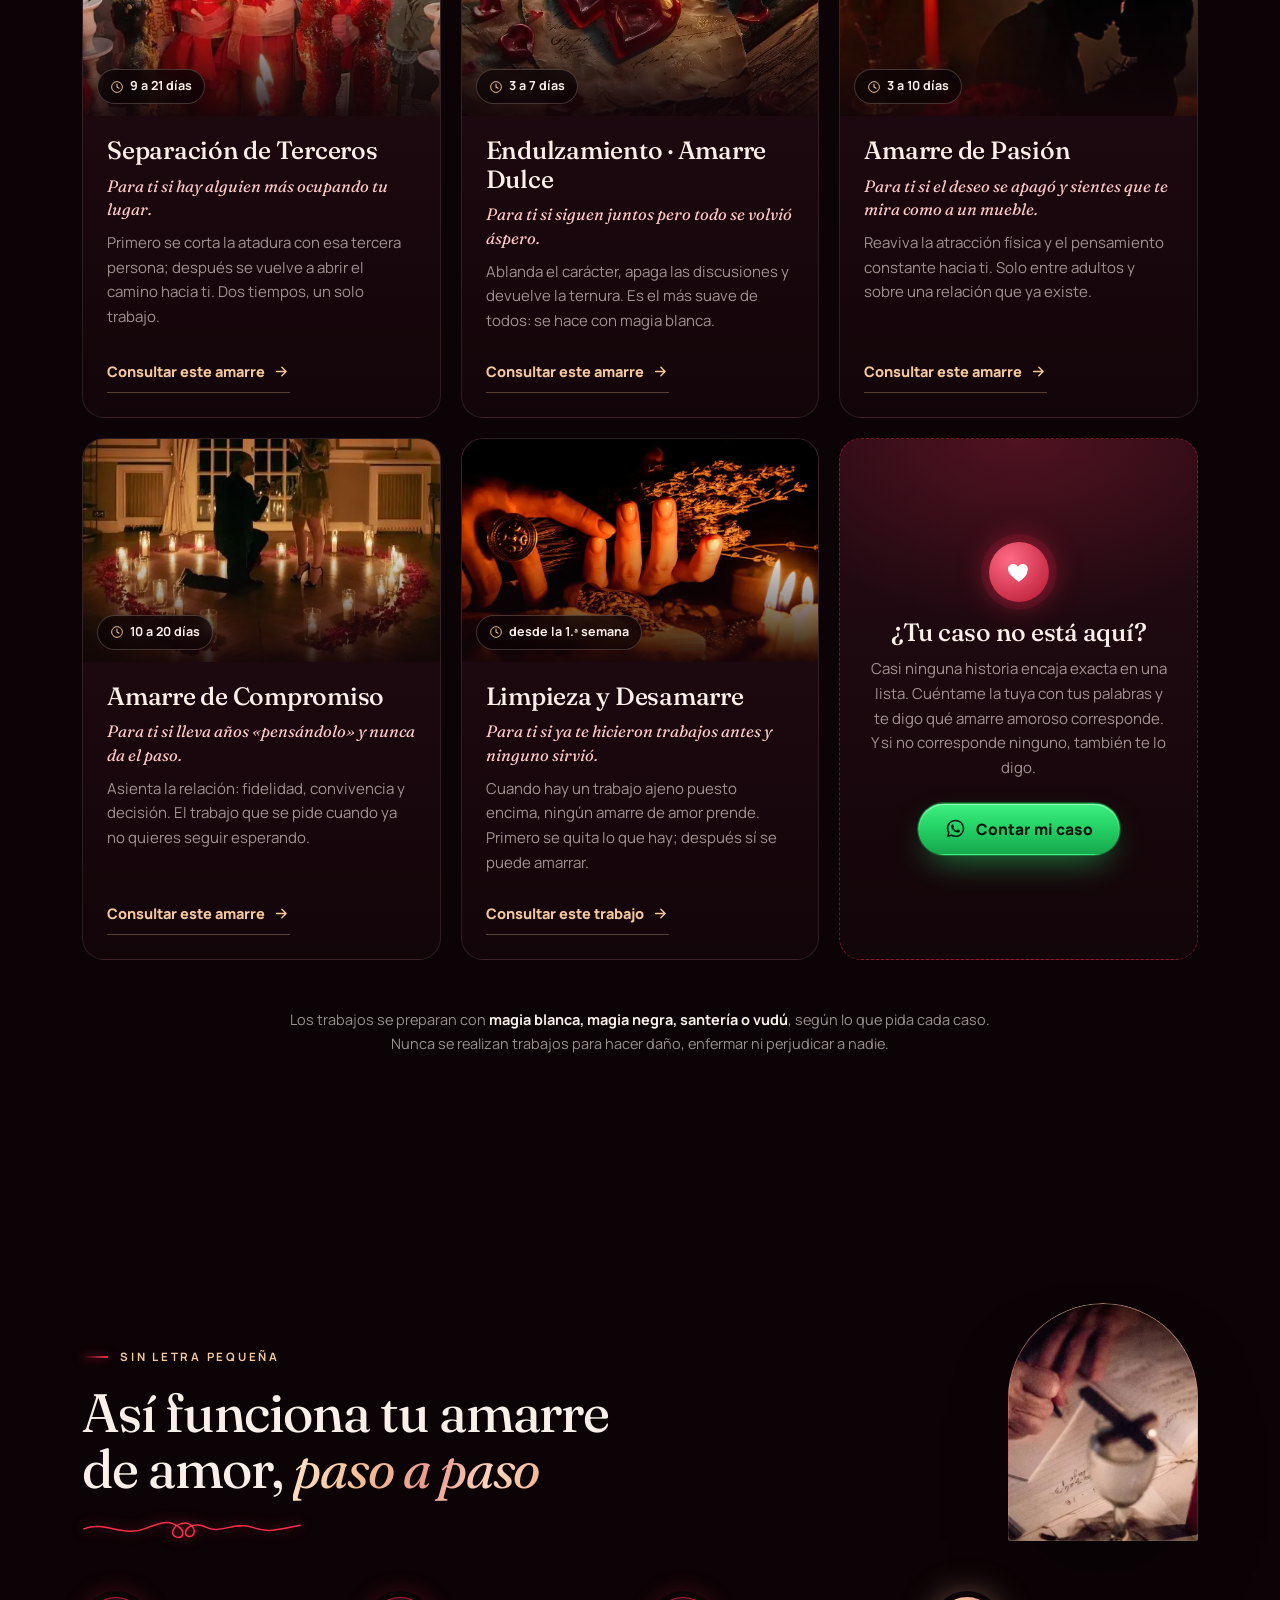
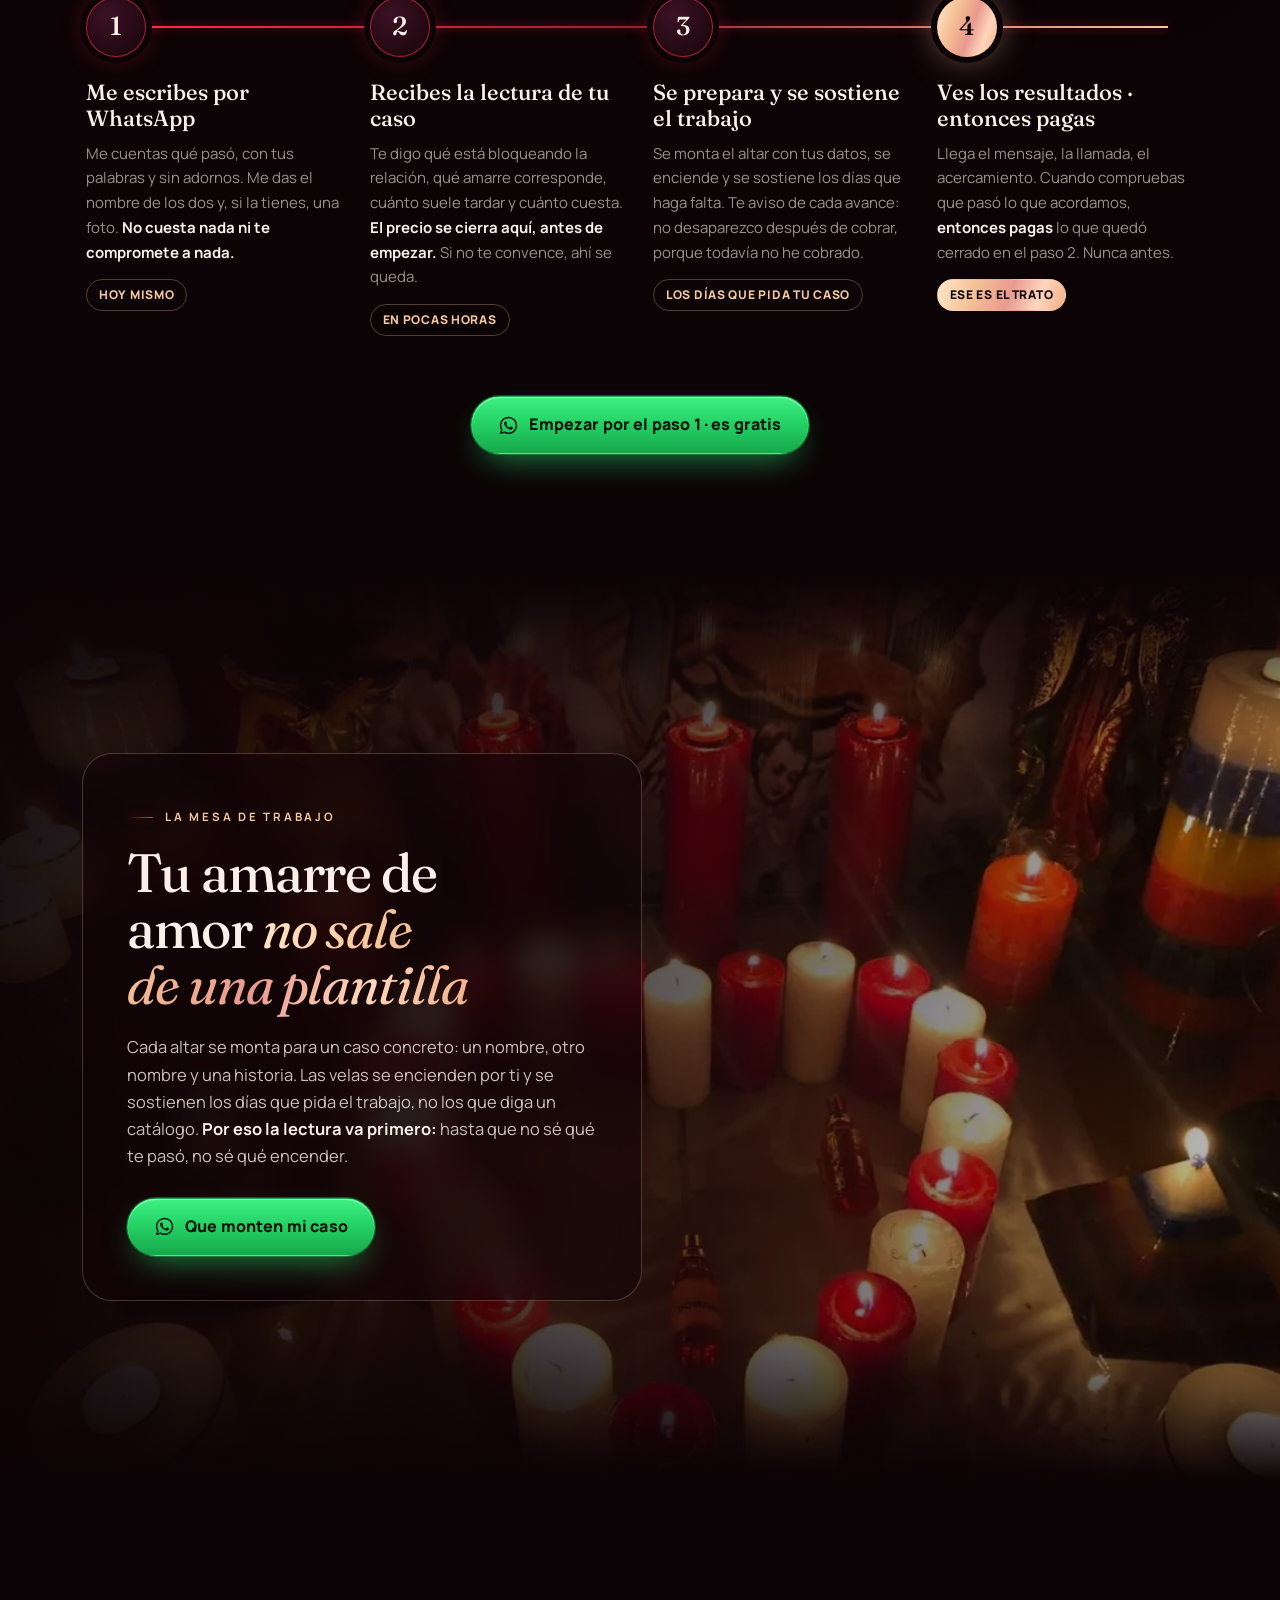
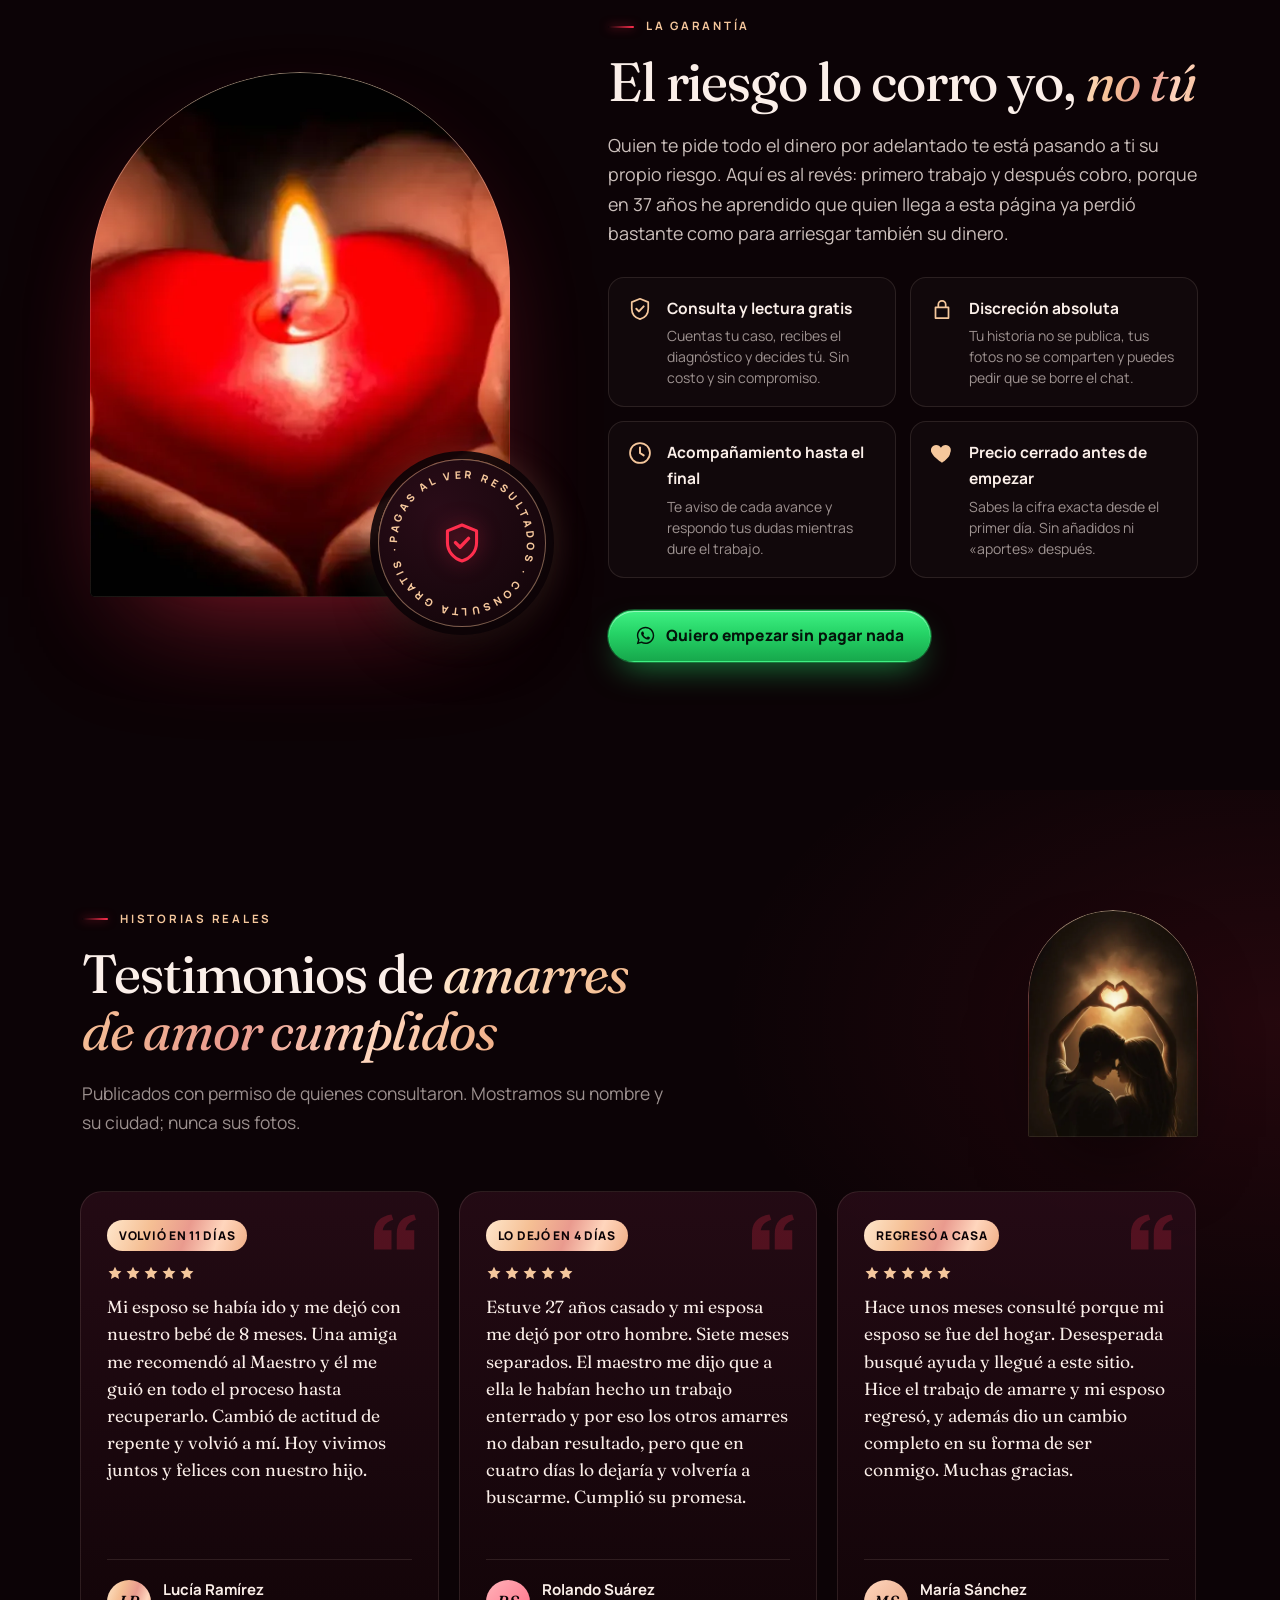
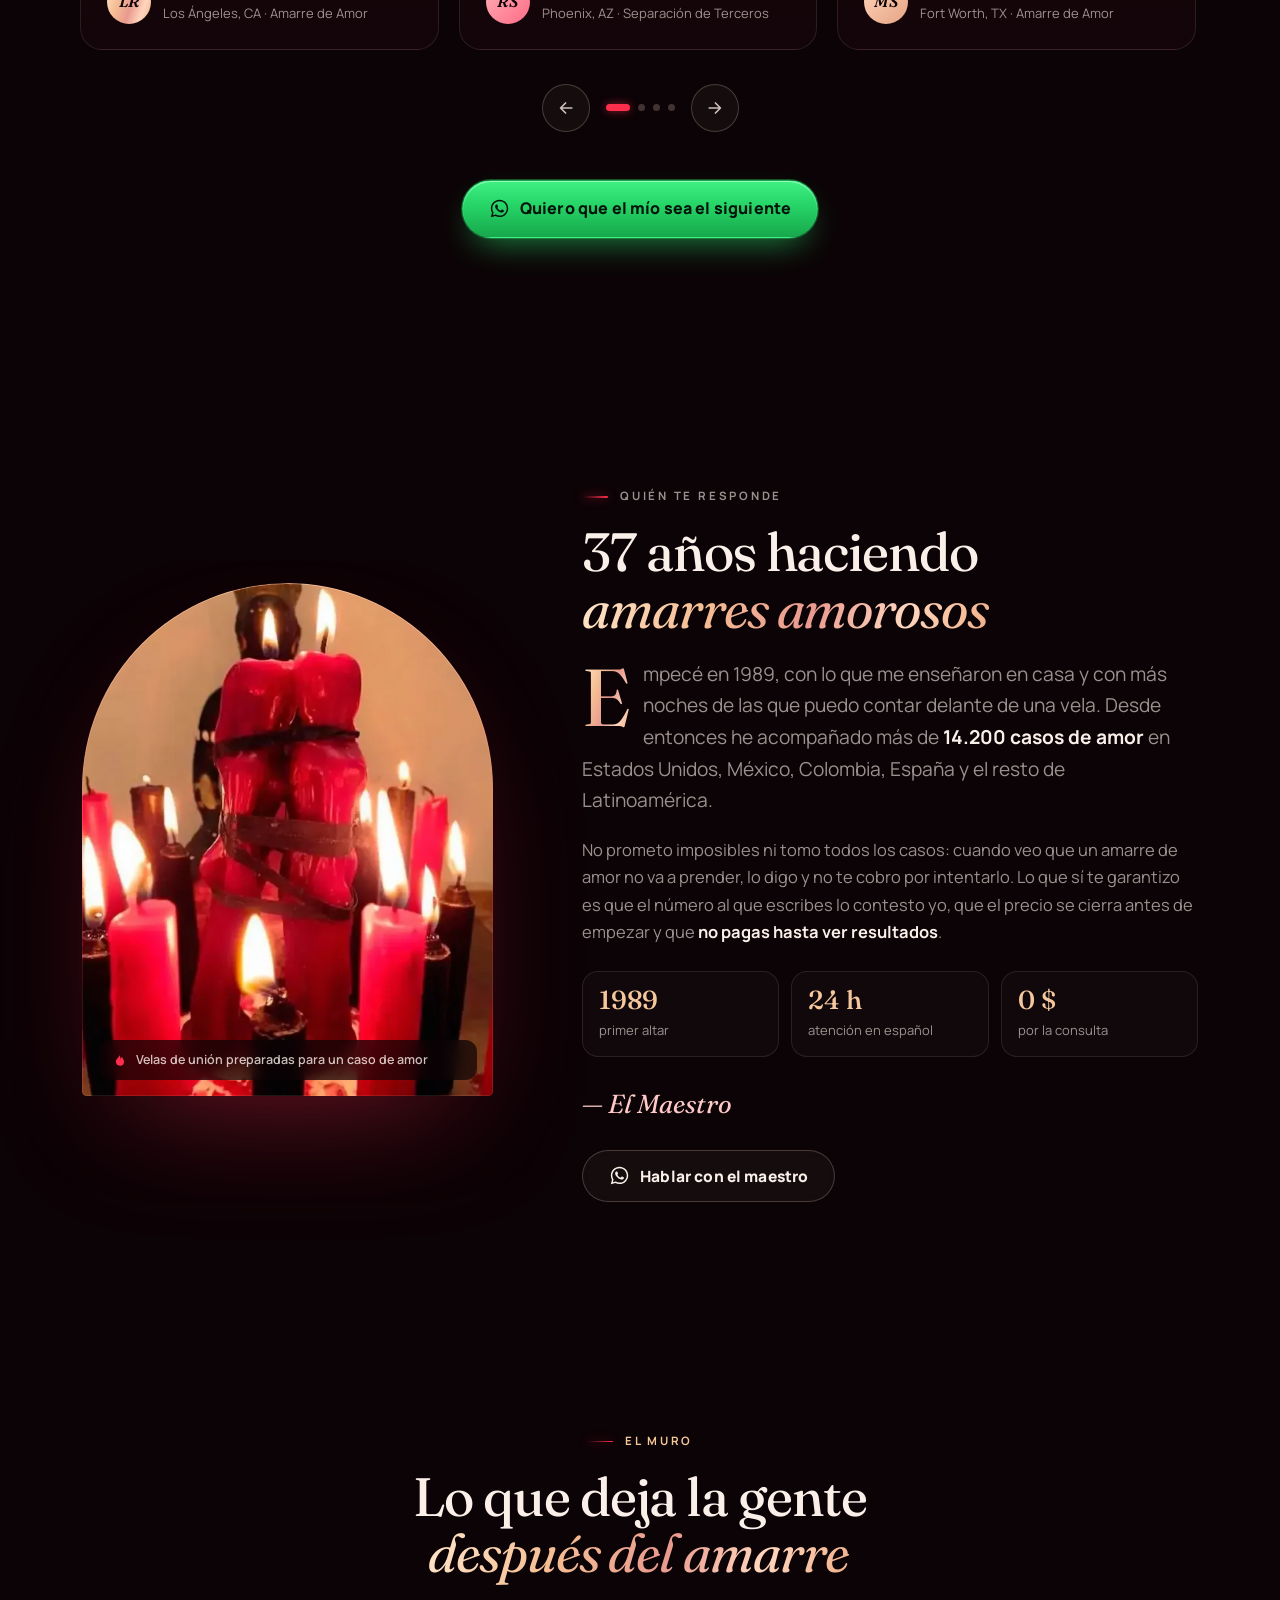
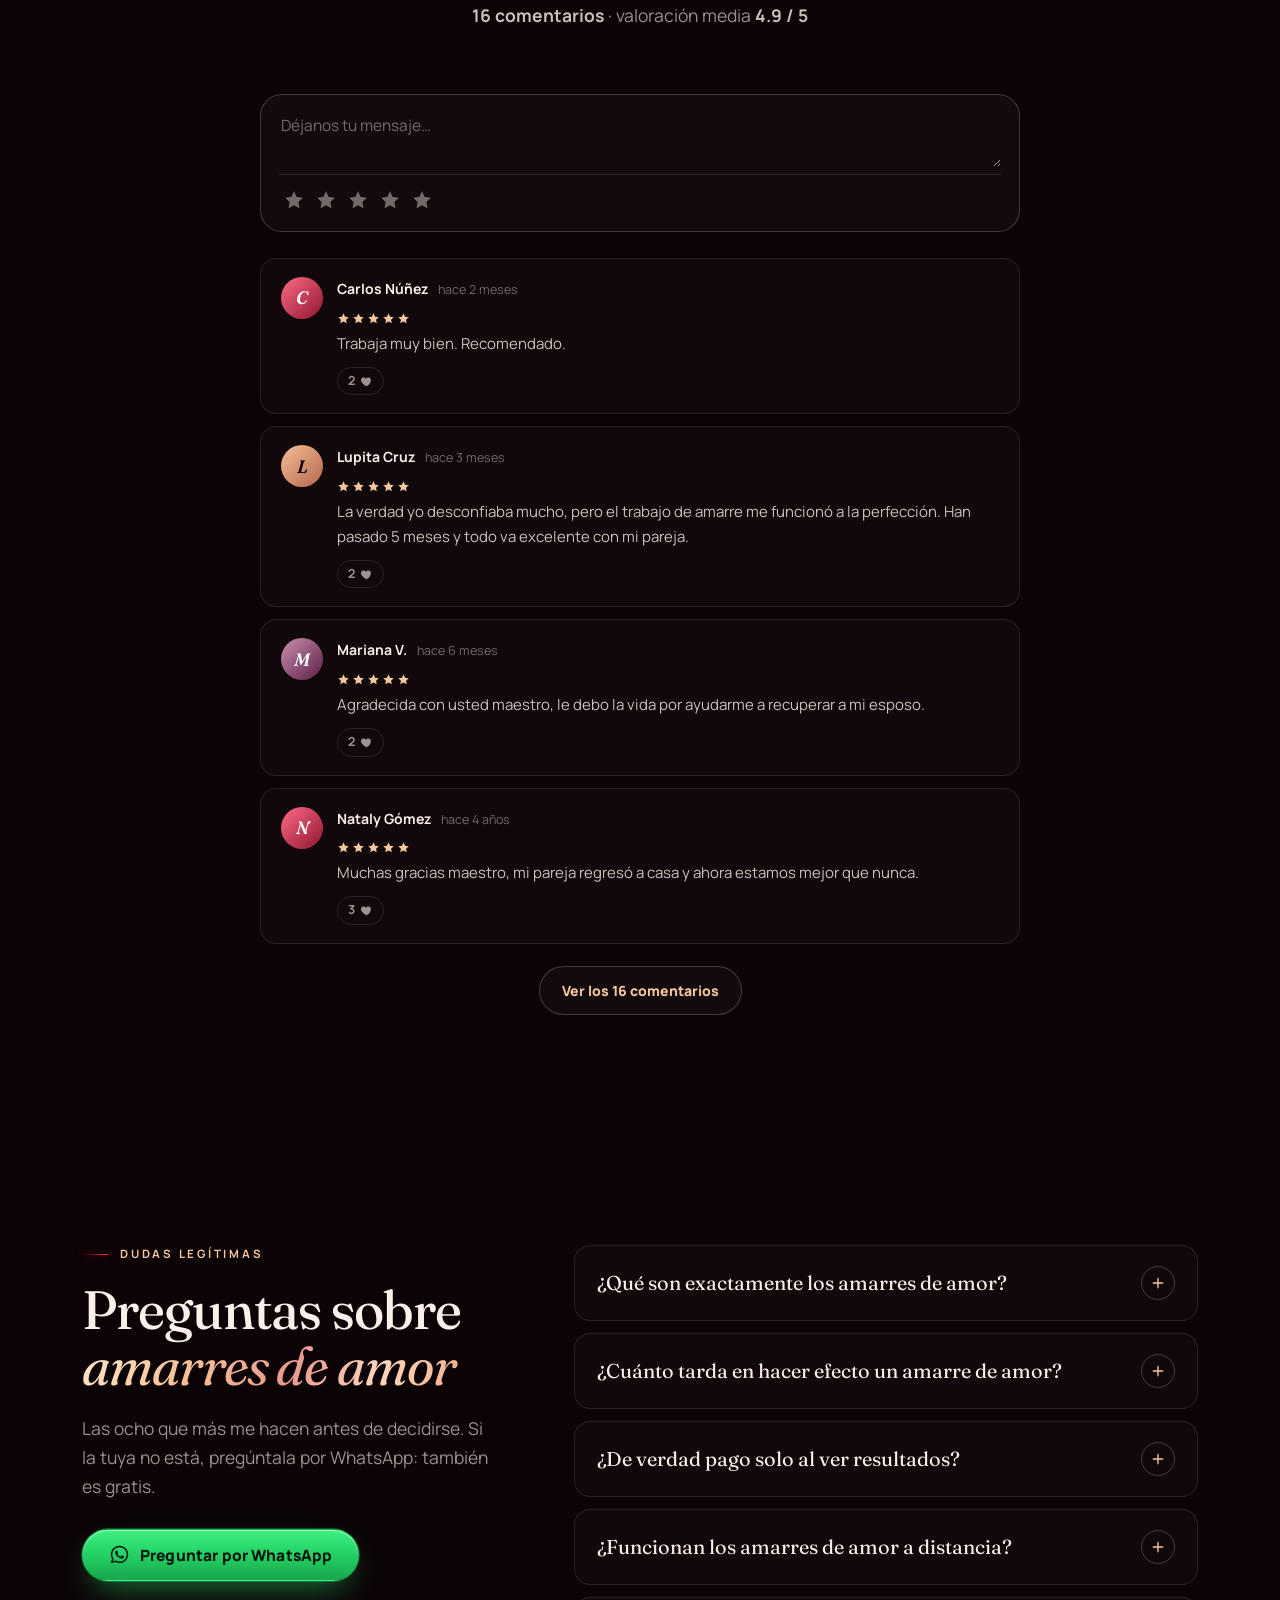
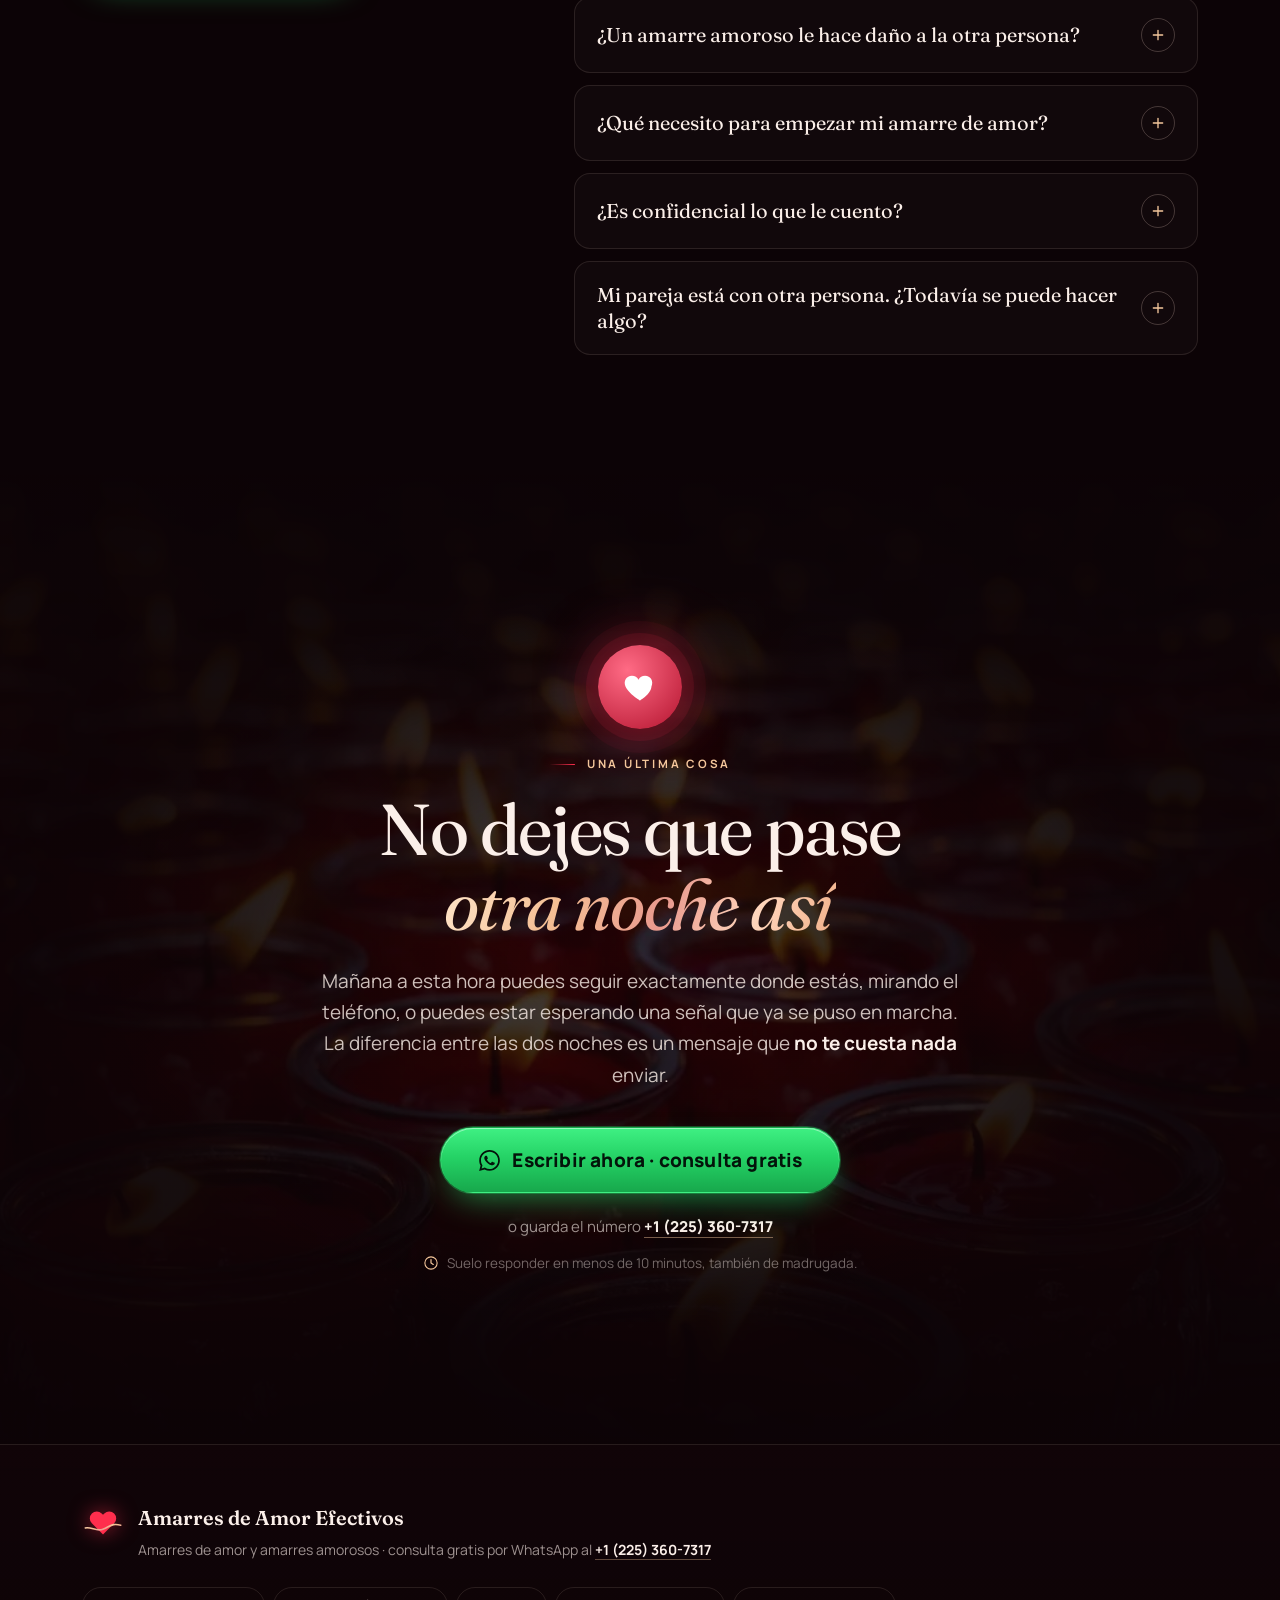
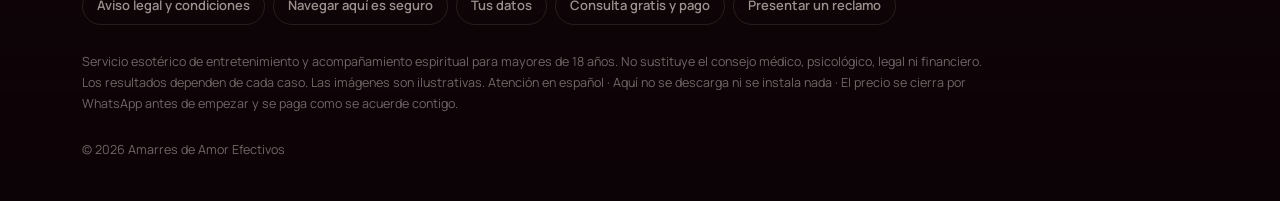
==== commit 7b3ece87: "Cambiar número de WhatsApp 13044360811 → 12253607317 en 5 archivo(s)" ====
--- a/index.html
+++ b/index.html
@@ -271,7 +271,7 @@
 
         <span class="top-live" aria-hidden="true"><i></i>En línea</span>
 
-        <a class="top-cta btn btn-wa btn-sm" href="https://wa.me/13044360811" data-wa data-origen="cabecera"
+        <a class="top-cta btn btn-wa btn-sm" href="https://wa.me/12253607317" data-wa data-origen="cabecera"
            data-wa-text="Hola, quiero mi consulta gratis sobre un amarre de amor." rel="noopener" target="_blank">
           <svg aria-hidden="true"><use href="#ico-wa" /></svg><span>Consulta gratis</span>
         </a>
@@ -305,7 +305,7 @@
             </p>
 
             <div class="hero-actions" data-reveal>
-              <a class="btn btn-wa btn-lg" href="https://wa.me/13044360811" data-wa data-origen="hero"
+              <a class="btn btn-wa btn-lg" href="https://wa.me/12253607317" data-wa data-origen="hero"
                  data-wa-text="Hola Maestro. Quiero una consulta gratis sobre un amarre de amor. Te cuento mi caso:" rel="noopener" target="_blank">
                 <svg aria-hidden="true"><use href="#ico-wa" /></svg>
                 <span>Quiero mi consulta gratis</span>
@@ -413,7 +413,7 @@
                 persona. <strong>Un amarre de amor existe precisamente para cortar esa costumbre</strong> antes de
                 que se convierta en olvido.
               </p>
-              <a class="btn btn-wa" href="https://wa.me/13044360811" data-wa data-origen="dolor"
+              <a class="btn btn-wa" href="https://wa.me/12253607317" data-wa data-origen="dolor"
                  data-wa-text="Hola Maestro. Me pasa justo lo que describe en su página y quiero recuperar a mi pareja. ¿Me ayuda?" rel="noopener" target="_blank">
                 <svg aria-hidden="true"><use href="#ico-wa" /></svg><span>Contarle mi caso al maestro</span>
               </a>
@@ -486,7 +486,7 @@
                 <li><span class="flames" data-quiz-flames aria-hidden="true"><svg><use href="#ico-flame" /></svg><svg><use href="#ico-flame" /></svg><svg><use href="#ico-flame" /></svg></span><span data-quiz-force>Fuerza media</span></li>
                 <li><svg aria-hidden="true"><use href="#ico-shield" /></svg><span>Pagas al ver resultados</span></li>
               </ul>
-              <a class="btn btn-wa btn-lg" data-quiz-cta href="https://wa.me/13044360811" data-wa data-origen="diagnostico" rel="noopener" target="_blank">
+              <a class="btn btn-wa btn-lg" data-quiz-cta href="https://wa.me/12253607317" data-wa data-origen="diagnostico" rel="noopener" target="_blank">
                 <svg aria-hidden="true"><use href="#ico-wa" /></svg><span>Enviar mi diagnóstico al maestro</span>
               </a>
               <p class="quiz-out-note">Tus respuestas ya van escritas en el mensaje. Solo tienes que pulsar enviar.</p>
@@ -519,7 +519,7 @@
                 <h3>Amarre de Amor</h3>
                 <p class="work-for">Para ti si se fue y quieres que vuelva por su propia voluntad.</p>
                 <p class="work-txt">El trabajo base. Reaviva el recuerdo del cariño, quita el rencor de en medio y le devuelve a esa persona el impulso de buscarte.</p>
-                <a class="work-cta" href="https://wa.me/13044360811" data-wa data-origen="serv-amarre-amor"
+                <a class="work-cta" href="https://wa.me/12253607317" data-wa data-origen="serv-amarre-amor"
                    data-wa-text="Hola Maestro. Me interesa un Amarre de Amor para que mi pareja regrese. ¿Me explica cómo funciona?" rel="noopener" target="_blank">
                   Consultar este amarre <svg aria-hidden="true"><use href="#ico-arrow" /></svg>
                 </a>
@@ -535,7 +535,7 @@
                 <h3>Regreso del Ser Amado</h3>
                 <p class="work-for">Para ti si ya pasaron meses y sientes que perdiste el contacto.</p>
                 <p class="work-txt">Trabajo reforzado para separaciones largas y grandes distancias. Funciona aunque esté en otro país y aunque haya bloqueado tu número.</p>
-                <a class="work-cta" href="https://wa.me/13044360811" data-wa data-origen="serv-regreso"
+                <a class="work-cta" href="https://wa.me/12253607317" data-wa data-origen="serv-regreso"
                    data-wa-text="Hola Maestro. Quiero un trabajo de Regreso del Ser Amado. Llevamos tiempo separados y quiero que vuelva." rel="noopener" target="_blank">
                   Consultar este amarre <svg aria-hidden="true"><use href="#ico-arrow" /></svg>
                 </a>
@@ -551,7 +551,7 @@
                 <h3>Separación de Terceros</h3>
                 <p class="work-for">Para ti si hay alguien más ocupando tu lugar.</p>
                 <p class="work-txt">Primero se corta la atadura con esa tercera persona; después se vuelve a abrir el camino hacia ti. Dos tiempos, un solo trabajo.</p>
-                <a class="work-cta" href="https://wa.me/13044360811" data-wa data-origen="serv-terceros"
+                <a class="work-cta" href="https://wa.me/12253607317" data-wa data-origen="serv-terceros"
                    data-wa-text="Hola Maestro. Mi pareja está con otra persona y quiero consultar la Separación de Terceros." rel="noopener" target="_blank">
                   Consultar este amarre <svg aria-hidden="true"><use href="#ico-arrow" /></svg>
                 </a>
@@ -567,7 +567,7 @@
                 <h3>Endulzamiento · Amarre Dulce</h3>
                 <p class="work-for">Para ti si siguen juntos pero todo se volvió áspero.</p>
                 <p class="work-txt">Ablanda el carácter, apaga las discusiones y devuelve la ternura. Es el más suave de todos: se hace con magia blanca.</p>
-                <a class="work-cta" href="https://wa.me/13044360811" data-wa data-origen="serv-endulzamiento"
+                <a class="work-cta" href="https://wa.me/12253607317" data-wa data-origen="serv-endulzamiento"
                    data-wa-text="Hola Maestro. Quiero consultar un Endulzamiento. Seguimos juntos pero la relación está muy áspera." rel="noopener" target="_blank">
                   Consultar este amarre <svg aria-hidden="true"><use href="#ico-arrow" /></svg>
                 </a>
@@ -583,7 +583,7 @@
                 <h3>Amarre de Pasión</h3>
                 <p class="work-for">Para ti si el deseo se apagó y sientes que te mira como a un mueble.</p>
                 <p class="work-txt">Reaviva la atracción física y el pensamiento constante hacia ti. Solo entre adultos y sobre una relación que ya existe.</p>
-                <a class="work-cta" href="https://wa.me/13044360811" data-wa data-origen="serv-pasion"
+                <a class="work-cta" href="https://wa.me/12253607317" data-wa data-origen="serv-pasion"
                    data-wa-text="Hola Maestro. Quiero consultar un Amarre de Pasión. El deseo entre nosotros se apagó." rel="noopener" target="_blank">
                   Consultar este amarre <svg aria-hidden="true"><use href="#ico-arrow" /></svg>
                 </a>
@@ -599,7 +599,7 @@
                 <h3>Amarre de Compromiso</h3>
                 <p class="work-for">Para ti si lleva años «pensándolo» y nunca da el paso.</p>
                 <p class="work-txt">Asienta la relación: fidelidad, convivencia y decisión. El trabajo que se pide cuando ya no quieres seguir esperando.</p>
-                <a class="work-cta" href="https://wa.me/13044360811" data-wa data-origen="serv-compromiso"
+                <a class="work-cta" href="https://wa.me/12253607317" data-wa data-origen="serv-compromiso"
                    data-wa-text="Hola Maestro. Quiero consultar un Amarre de Compromiso. Llevo mucho tiempo esperando que dé el paso." rel="noopener" target="_blank">
                   Consultar este amarre <svg aria-hidden="true"><use href="#ico-arrow" /></svg>
                 </a>
@@ -615,7 +615,7 @@
                 <h3>Limpieza y Desamarre</h3>
                 <p class="work-for">Para ti si ya te hicieron trabajos antes y ninguno sirvió.</p>
                 <p class="work-txt">Cuando hay un trabajo ajeno puesto encima, ningún amarre de amor prende. Primero se quita lo que hay; después sí se puede amarrar.</p>
-                <a class="work-cta" href="https://wa.me/13044360811" data-wa data-origen="serv-limpieza"
+                <a class="work-cta" href="https://wa.me/12253607317" data-wa data-origen="serv-limpieza"
                    data-wa-text="Hola Maestro. Ya me hicieron amarres antes y no funcionaron. Quiero consultar una Limpieza y Desamarre." rel="noopener" target="_blank">
                   Consultar este trabajo <svg aria-hidden="true"><use href="#ico-arrow" /></svg>
                 </a>
@@ -627,7 +627,7 @@
                 <span class="work-ask-ico"><svg aria-hidden="true"><use href="#ico-heart" /></svg></span>
                 <h3>¿Tu caso no está aquí?</h3>
                 <p class="work-txt">Casi ninguna historia encaja exacta en una lista. Cuéntame la tuya con tus palabras y te digo qué amarre amoroso corresponde. Y si no corresponde ninguno, también te lo digo.</p>
-                <a class="btn btn-wa" href="https://wa.me/13044360811" data-wa data-origen="serv-otro"
+                <a class="btn btn-wa" href="https://wa.me/12253607317" data-wa data-origen="serv-otro"
                    data-wa-text="Hola Maestro. Mi caso es distinto a los de la página, se lo cuento:" rel="noopener" target="_blank">
                   <svg aria-hidden="true"><use href="#ico-wa" /></svg><span>Contar mi caso</span>
                 </a>
@@ -684,7 +684,7 @@
           </ol>
 
           <div class="process-cta" data-reveal>
-            <a class="btn btn-wa btn-lg" href="https://wa.me/13044360811" data-wa data-origen="proceso"
+            <a class="btn btn-wa btn-lg" href="https://wa.me/12253607317" data-wa data-origen="proceso"
                data-wa-text="Hola Maestro. Quiero empezar por el paso 1: la lectura gratis de mi caso de amor." rel="noopener" target="_blank">
               <svg aria-hidden="true"><use href="#ico-wa" /></svg><span>Empezar por el paso 1 · es gratis</span>
             </a>
@@ -705,7 +705,7 @@
               por ti y se sostienen los días que pida el trabajo, no los que diga un catálogo.
               <b>Por eso la lectura va primero:</b> hasta que no sé qué te pasó, no sé qué encender.
             </p>
-            <a class="btn btn-wa btn-lg" href="https://wa.me/13044360811" data-wa data-origen="altar"
+            <a class="btn btn-wa btn-lg" href="https://wa.me/12253607317" data-wa data-origen="altar"
                data-wa-text="Hola Maestro. Quiero que monte mi caso. Le cuento lo que pasó:" rel="noopener" target="_blank">
               <svg aria-hidden="true"><use href="#ico-wa" /></svg><span>Que monten mi caso</span>
             </a>
@@ -742,7 +742,7 @@
               <li><svg aria-hidden="true"><use href="#ico-clock" /></svg><div><b>Acompañamiento hasta el final</b><span>Te aviso de cada avance y respondo tus dudas mientras dure el trabajo.</span></div></li>
               <li><svg aria-hidden="true"><use href="#ico-heart" /></svg><div><b>Precio cerrado antes de empezar</b><span>Sabes la cifra exacta desde el primer día. Sin añadidos ni «aportes» después.</span></div></li>
             </ul>
-            <a class="btn btn-wa" href="https://wa.me/13044360811" data-wa data-origen="garantia"
+            <a class="btn btn-wa" href="https://wa.me/12253607317" data-wa data-origen="garantia"
                data-wa-text="Hola Maestro. Quiero confirmar cómo es eso de pagar solo al ver resultados y empezar con mi caso." rel="noopener" target="_blank">
               <svg aria-hidden="true"><use href="#ico-wa" /></svg><span>Quiero empezar sin pagar nada</span>
             </a>
@@ -834,7 +834,7 @@
           </div>
 
           <p class="center-cta" data-reveal>
-            <a class="btn btn-wa btn-lg" href="https://wa.me/13044360811" data-wa data-origen="testimonios"
+            <a class="btn btn-wa btn-lg" href="https://wa.me/12253607317" data-wa data-origen="testimonios"
                data-wa-text="Hola Maestro. Leí los testimonios de la página y quiero que me ayude con mi caso de amor." rel="noopener" target="_blank">
               <svg aria-hidden="true"><use href="#ico-wa" /></svg><span>Quiero que el mío sea el siguiente</span>
             </a>
@@ -868,7 +868,7 @@
               <li><b>0 $</b><span>por la consulta</span></li>
             </ul>
             <p class="about-sign">— El Maestro</p>
-            <a class="btn btn-ghost" href="https://wa.me/13044360811" data-wa data-origen="maestro"
+            <a class="btn btn-ghost" href="https://wa.me/12253607317" data-wa data-origen="maestro"
                data-wa-text="Hola Maestro. Quiero consultar mi caso de amor con usted." rel="noopener" target="_blank">
               <svg aria-hidden="true"><use href="#ico-wa" /></svg><span>Hablar con el maestro</span>
             </a>
@@ -1057,7 +1057,7 @@
             <p class="eyebrow">Dudas legítimas</p>
             <h2>Preguntas sobre <em>amarres de amor</em></h2>
             <p class="sec-sub"><span>Las ocho que más me hacen antes de decidirse. Si la tuya no está, pregúntala por WhatsApp: también es gratis.</span></p>
-            <a class="btn btn-wa" href="https://wa.me/13044360811" data-wa data-origen="faq"
+            <a class="btn btn-wa" href="https://wa.me/12253607317" data-wa data-origen="faq"
                data-wa-text="Hola Maestro. Tengo una duda sobre los amarres de amor:" rel="noopener" target="_blank">
               <svg aria-hidden="true"><use href="#ico-wa" /></svg><span>Preguntar por WhatsApp</span>
             </a>
@@ -1113,12 +1113,12 @@
             señal que ya se puso en marcha. La diferencia entre las dos noches es un mensaje que <b>no te cuesta nada</b>
             enviar.
           </p>
-          <a class="btn btn-wa btn-xl" href="https://wa.me/13044360811" data-wa data-origen="final"
+          <a class="btn btn-wa btn-xl" href="https://wa.me/12253607317" data-wa data-origen="final"
              data-wa-text="Hola Maestro. No quiero dejar pasar más tiempo. Quiero un amarre de amor para recuperar a mi pareja." rel="noopener" target="_blank">
             <svg aria-hidden="true"><use href="#ico-wa" /></svg><span>Escribir ahora · consulta gratis</span>
           </a>
           <p class="final-phone">o guarda el número
-            <a href="https://wa.me/13044360811" data-wa data-origen="final-numero" data-wa-numero rel="noopener" target="_blank">+13044360811</a>
+            <a href="https://wa.me/12253607317" data-wa data-origen="final-numero" data-wa-numero rel="noopener" target="_blank">+12253607317</a>
           </p>
           <p class="final-micro"><svg aria-hidden="true"><use href="#ico-clock" /></svg> Suelo responder en menos de 10 minutos, también de madrugada.</p>
         </div>
@@ -1134,7 +1134,7 @@
             <path d="M32 51 15 34a10.5 10.5 0 0 1 15-15l2 2 2-2a10.5 10.5 0 0 1 15 15z" fill="currentColor" />
             <path d="M5 41c10-2 16 6 27 2s14-10 27-6" fill="none" stroke="url(#g-rosegold)" stroke-width="2.4" stroke-linecap="round" />
           </svg>
-          <p><b>Amarres de Amor Efectivos</b><span><span>Amarres de amor y amarres amorosos · consulta gratis por WhatsApp al </span><a href="https://wa.me/13044360811" data-wa data-origen="pie-numero" data-wa-numero rel="noopener" target="_blank">+13044360811</a></span></p>
+          <p><b>Amarres de Amor Efectivos</b><span><span>Amarres de amor y amarres amorosos · consulta gratis por WhatsApp al </span><a href="https://wa.me/12253607317" data-wa data-origen="pie-numero" data-wa-numero rel="noopener" target="_blank">+12253607317</a></span></p>
         </div>
         <nav class="pol-enlaces" aria-label="Aviso legal y condiciones">
           <a href="politicas.html" data-politicas>Aviso legal y condiciones</a>
@@ -1154,7 +1154,7 @@
     </footer>
 
     <!-- WhatsApp flotante (escritorio) -->
-    <a class="fab" href="https://wa.me/13044360811" data-wa data-origen="flotante"
+    <a class="fab" href="https://wa.me/12253607317" data-wa data-origen="flotante"
        data-wa-text="Hola, quiero mi consulta gratis sobre un amarre de amor." rel="noopener" aria-label="Escribir por WhatsApp" target="_blank">
       <svg aria-hidden="true"><use href="#ico-wa" /></svg>
       <span class="fab-tip" aria-hidden="true">¿Hablamos?</span>
@@ -1163,7 +1163,7 @@
     <!-- Barra fija (móvil) -->
     <div class="dock" data-dock>
       <p class="dock-txt"><b><span class="dot-live" aria-hidden="true"></span>Consulta gratis</b><span>Pagas al ver resultados</span></p>
-      <a class="btn btn-wa btn-sm" href="https://wa.me/13044360811" data-wa data-origen="barra-movil"
+      <a class="btn btn-wa btn-sm" href="https://wa.me/12253607317" data-wa data-origen="barra-movil"
          data-wa-text="Hola, quiero mi consulta gratis sobre un amarre de amor." rel="noopener" target="_blank">
         <svg aria-hidden="true"><use href="#ico-wa" /></svg><span>Escribir</span>
       </a>
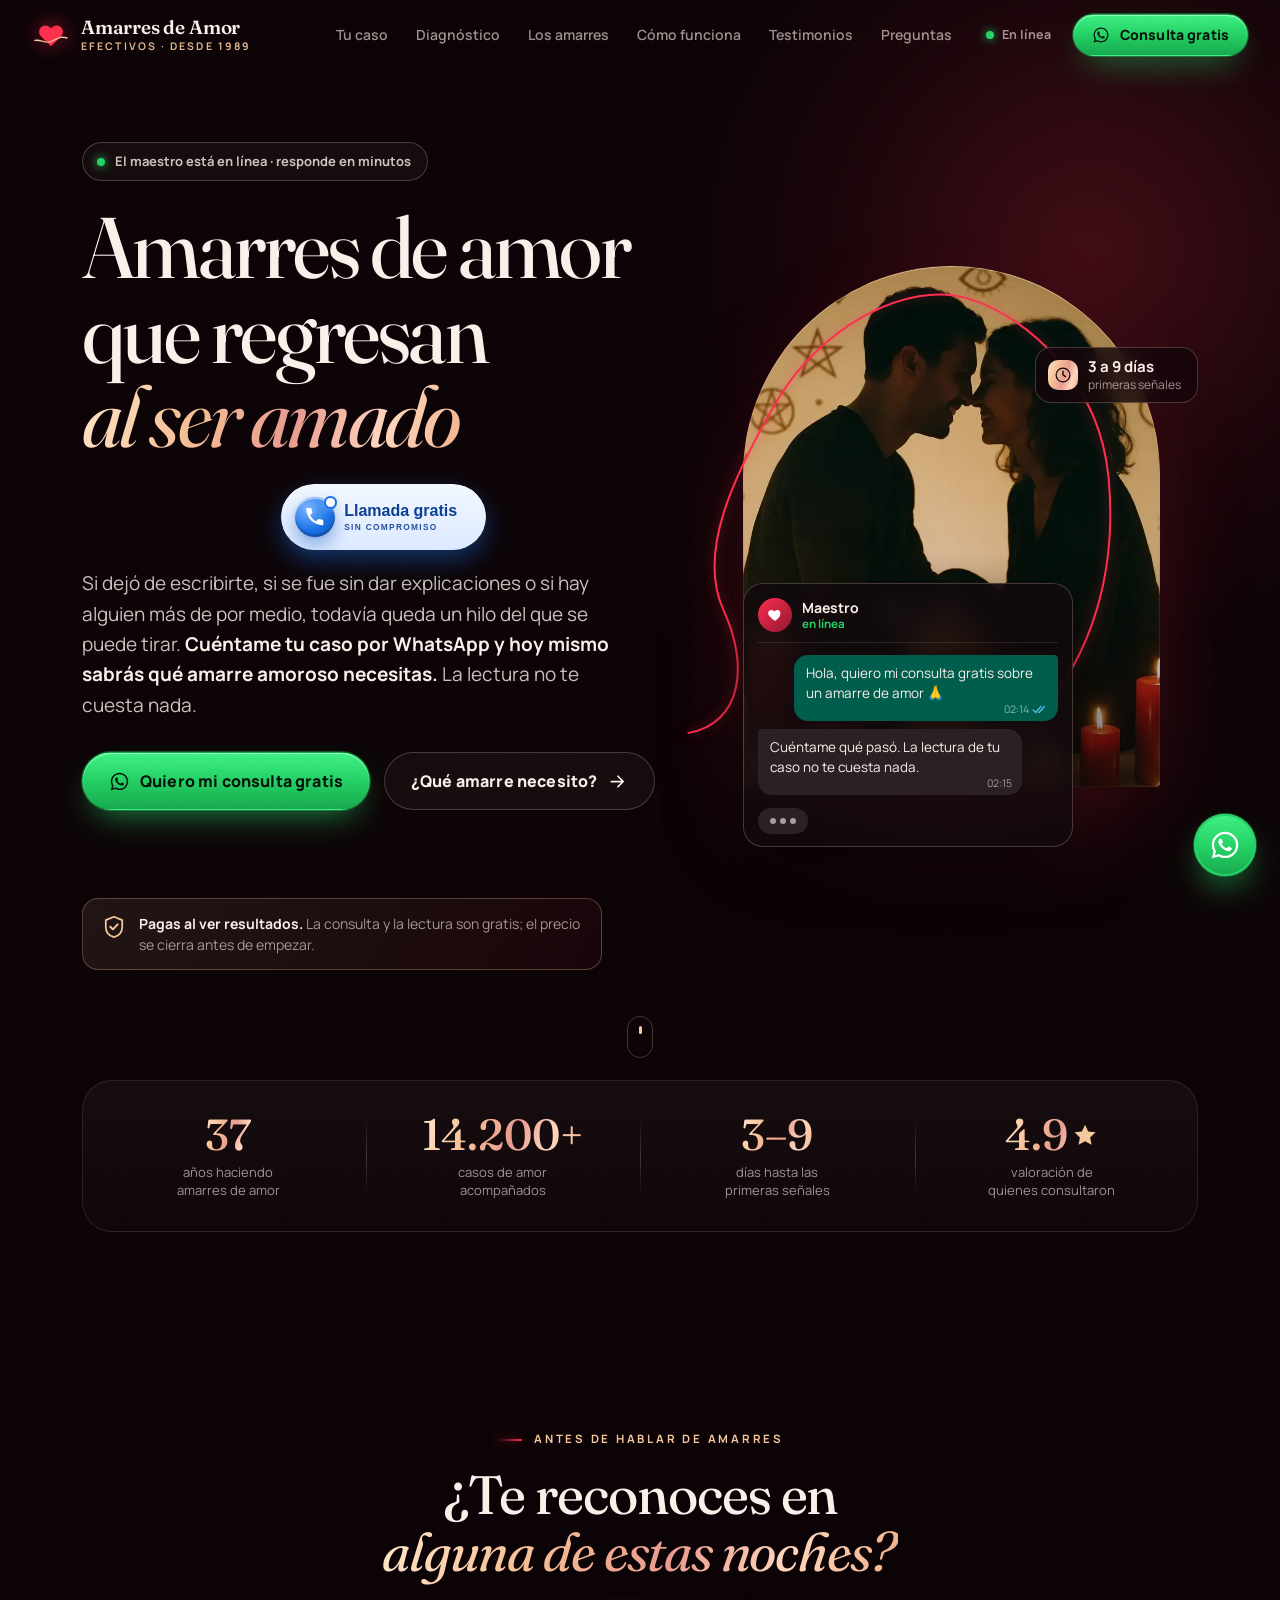
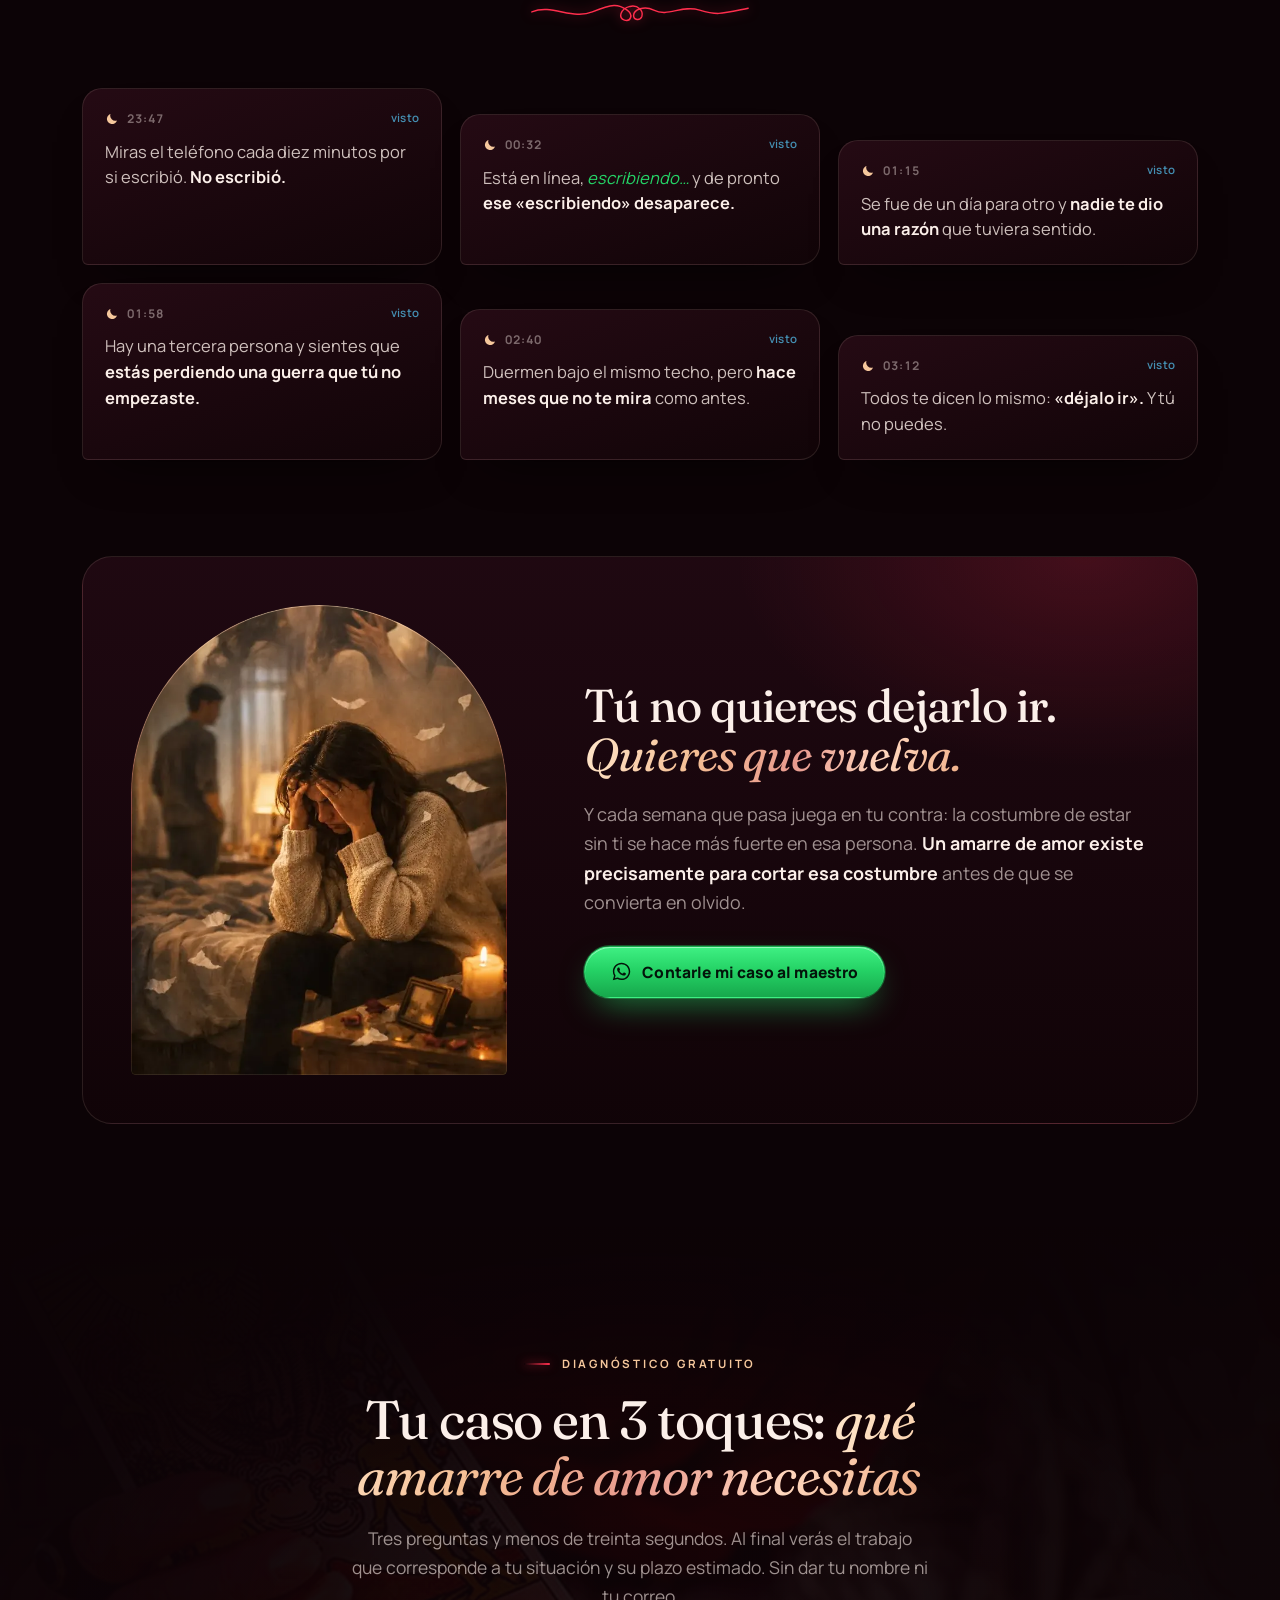
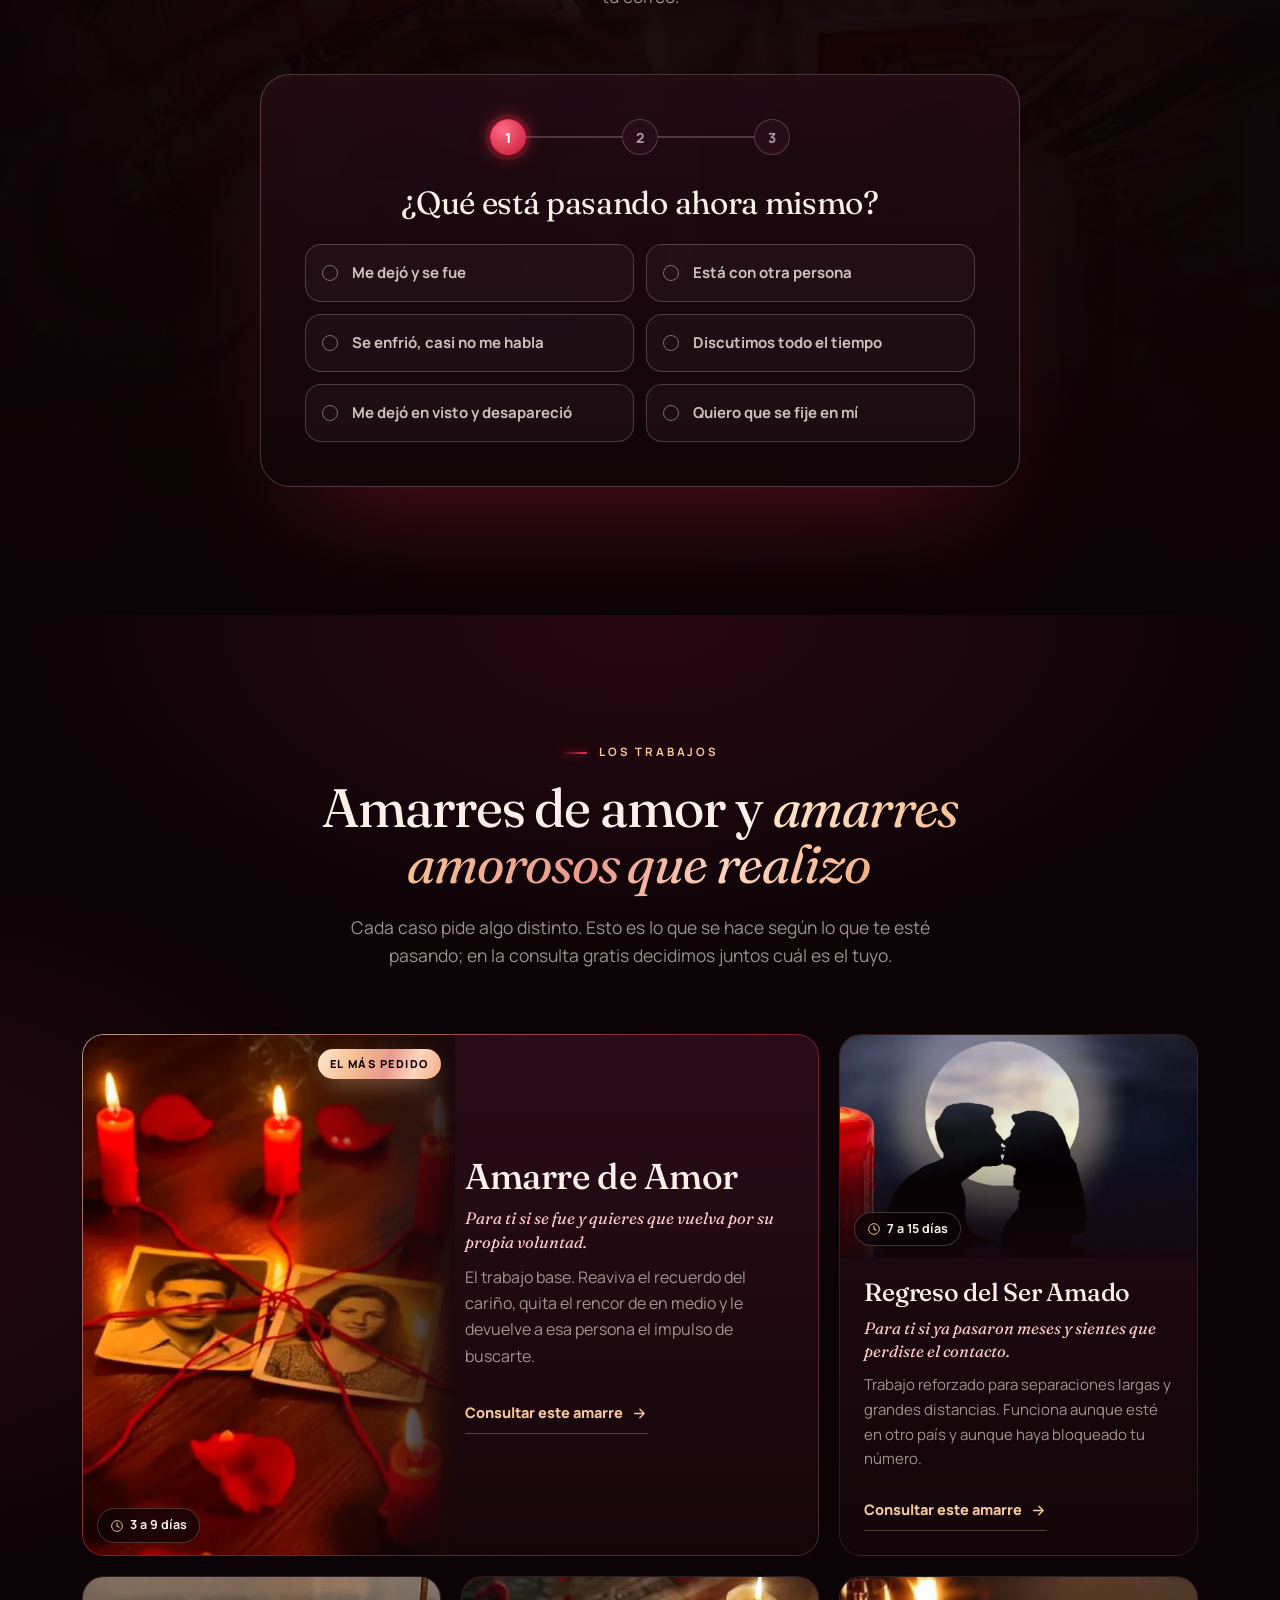
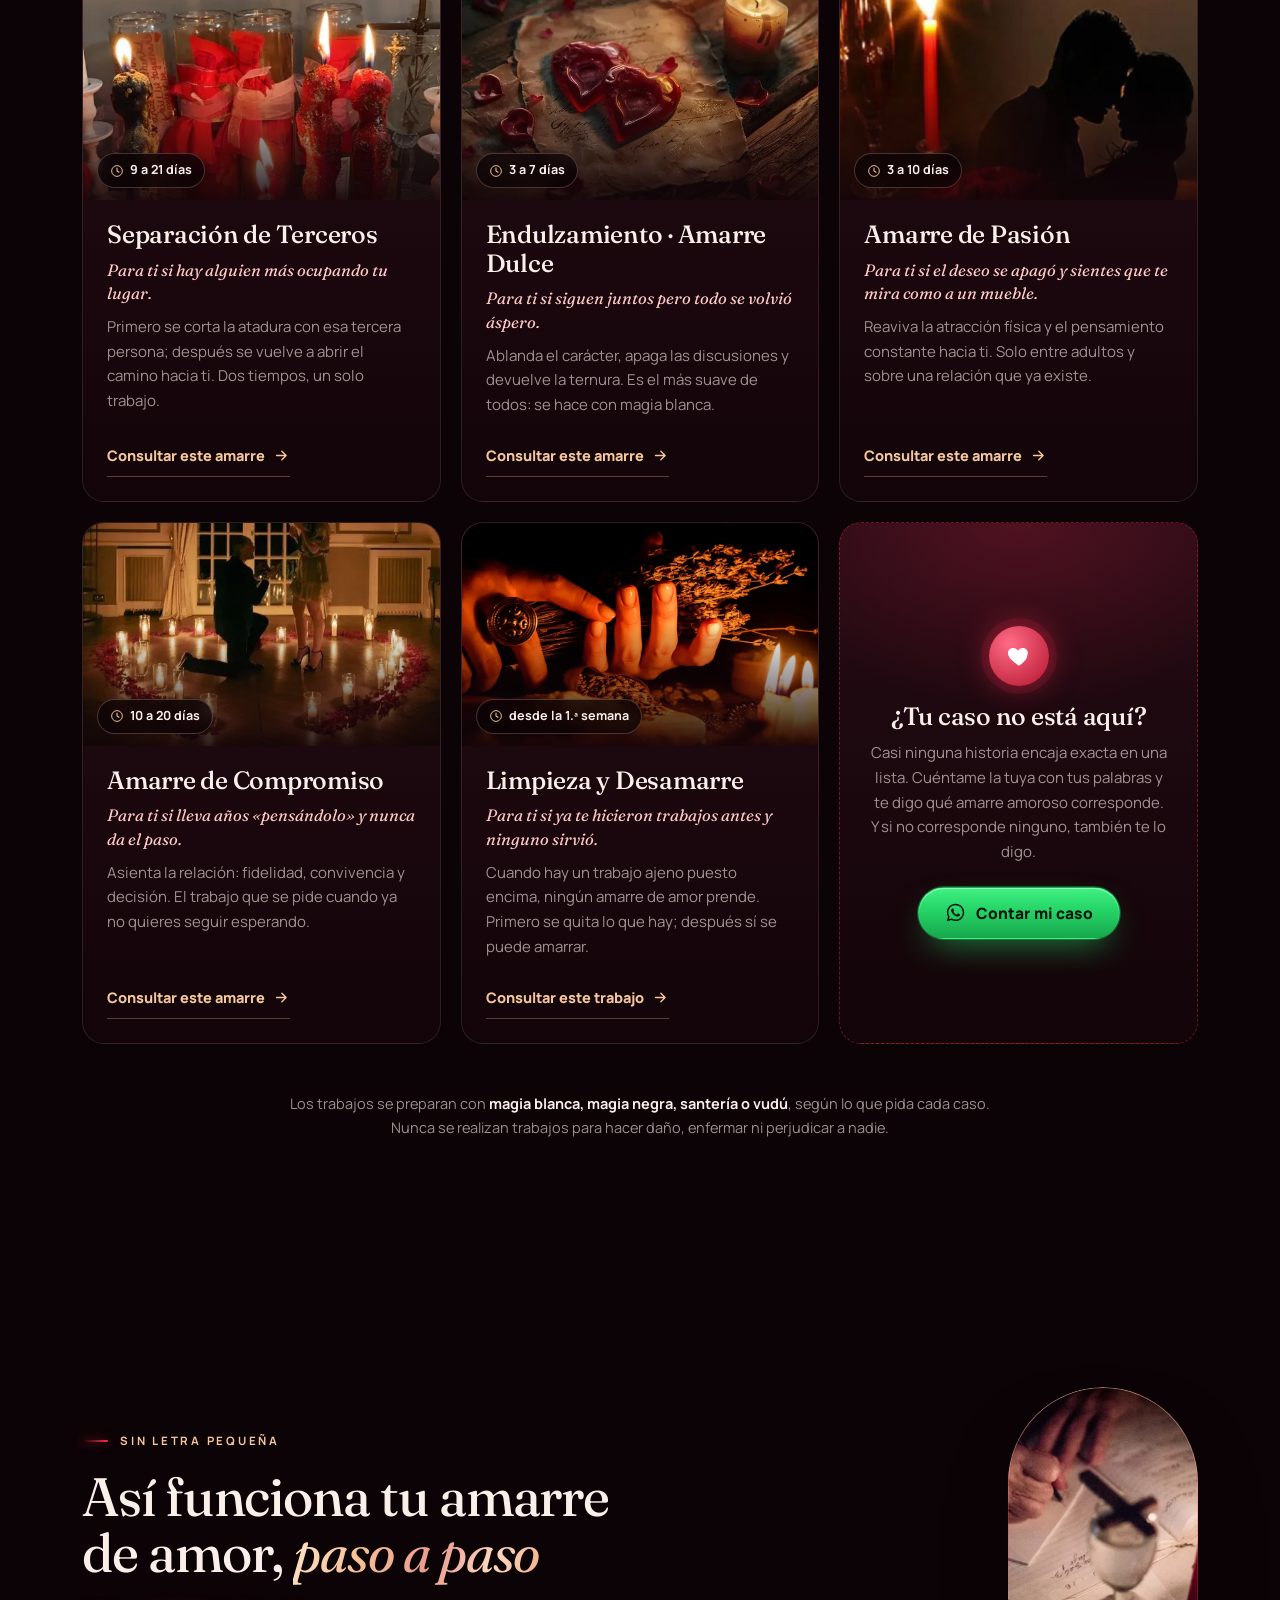
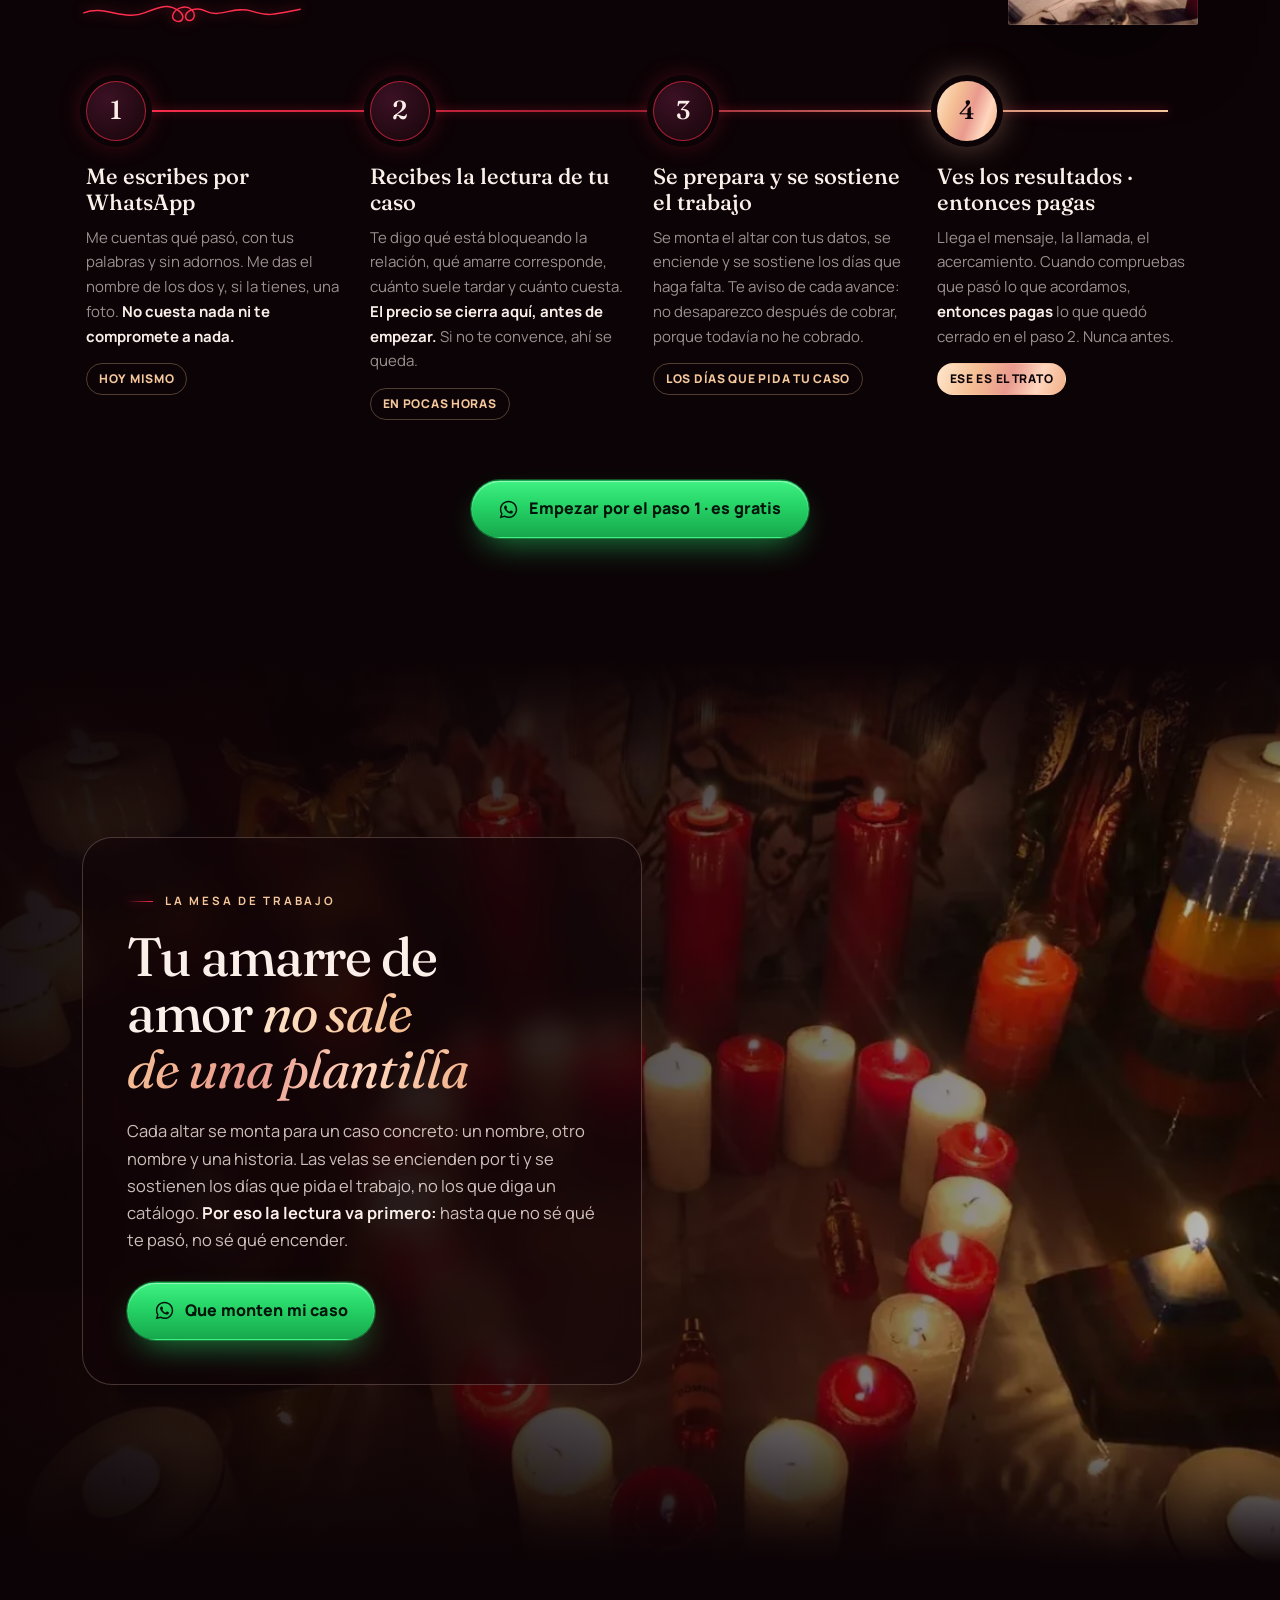
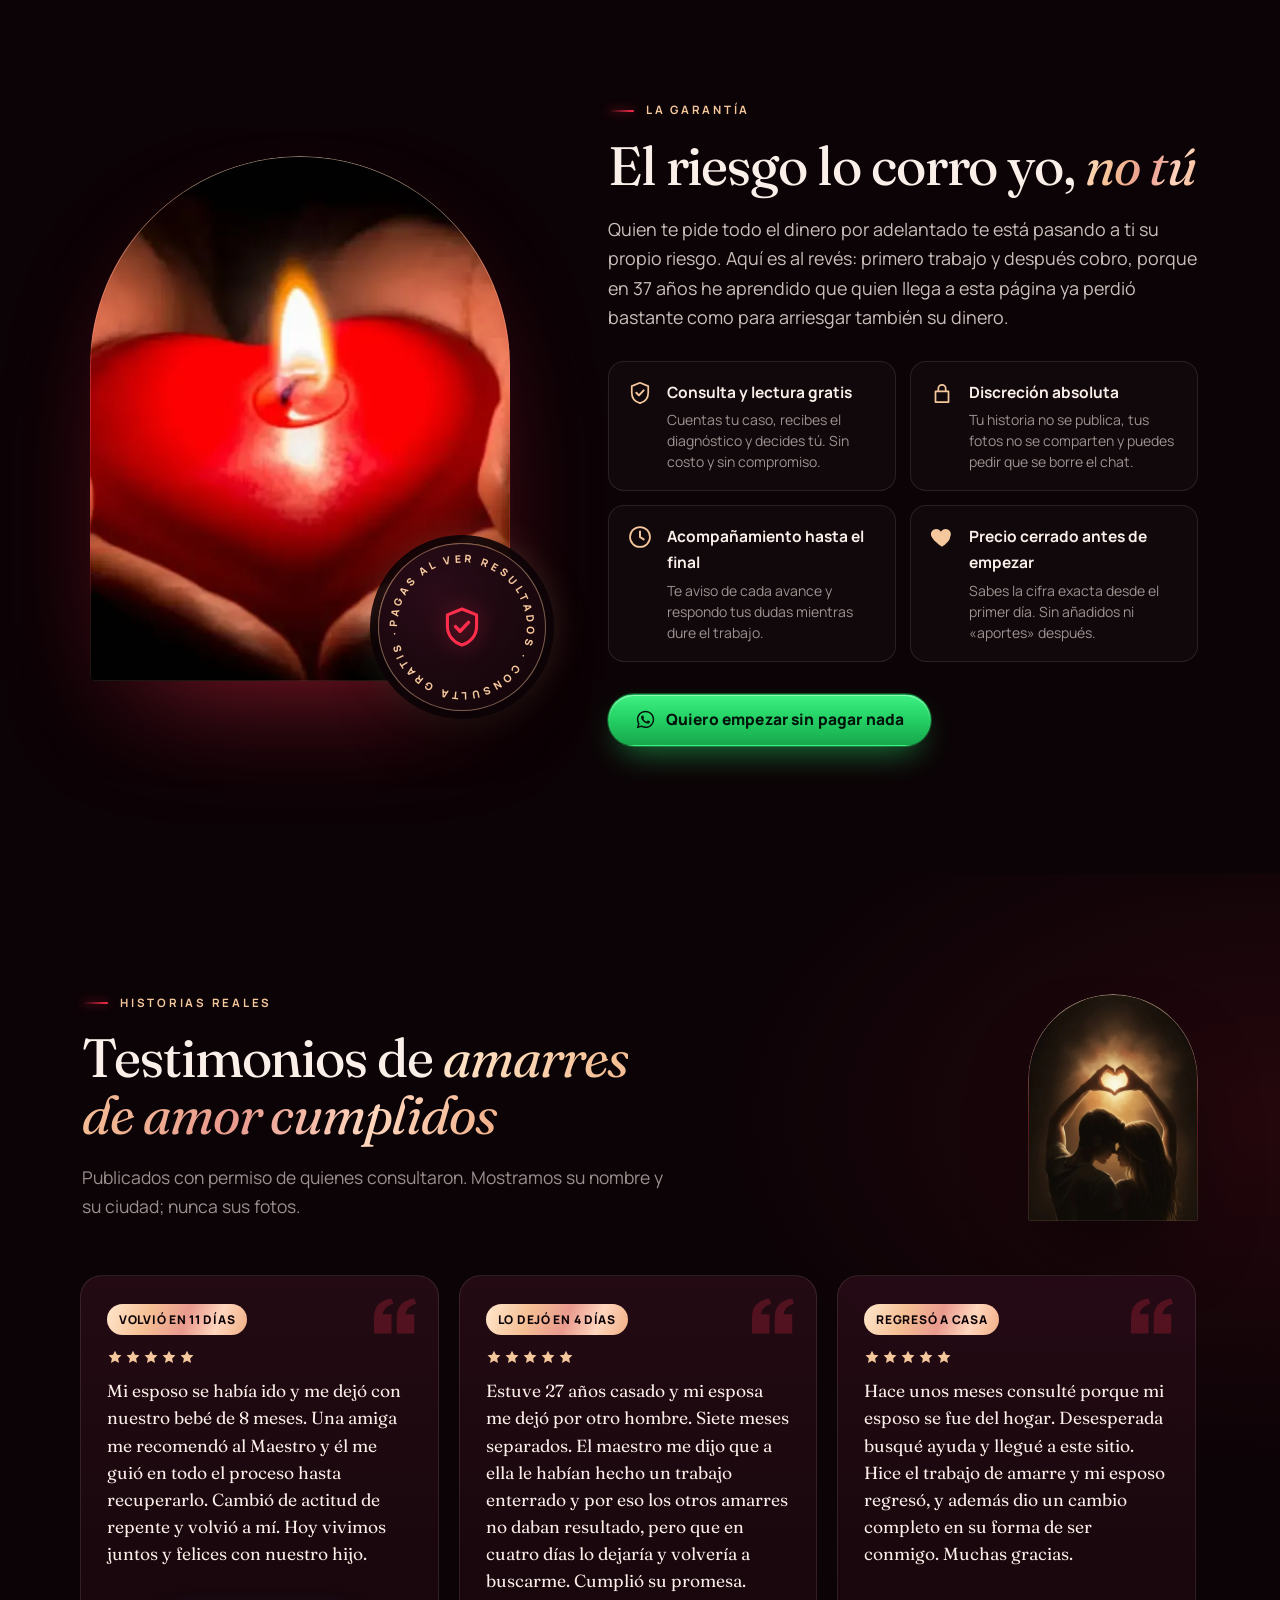
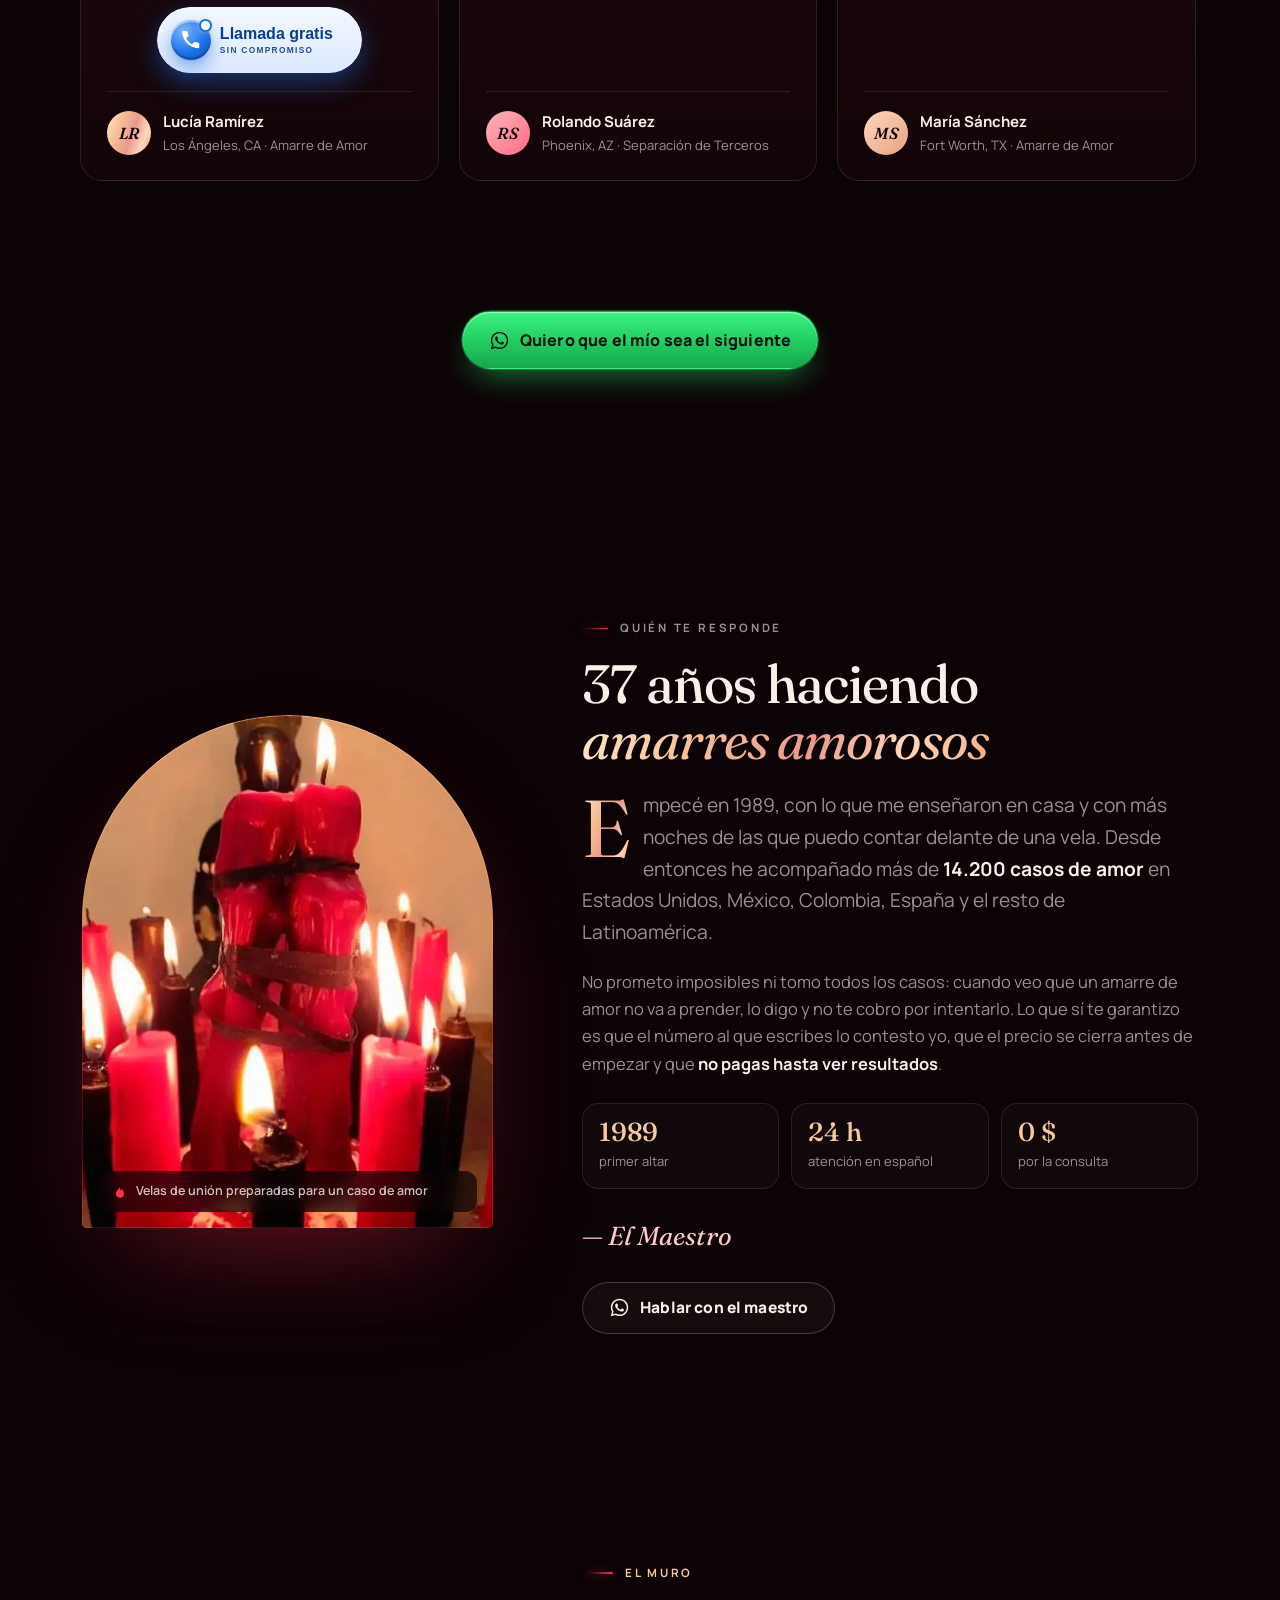
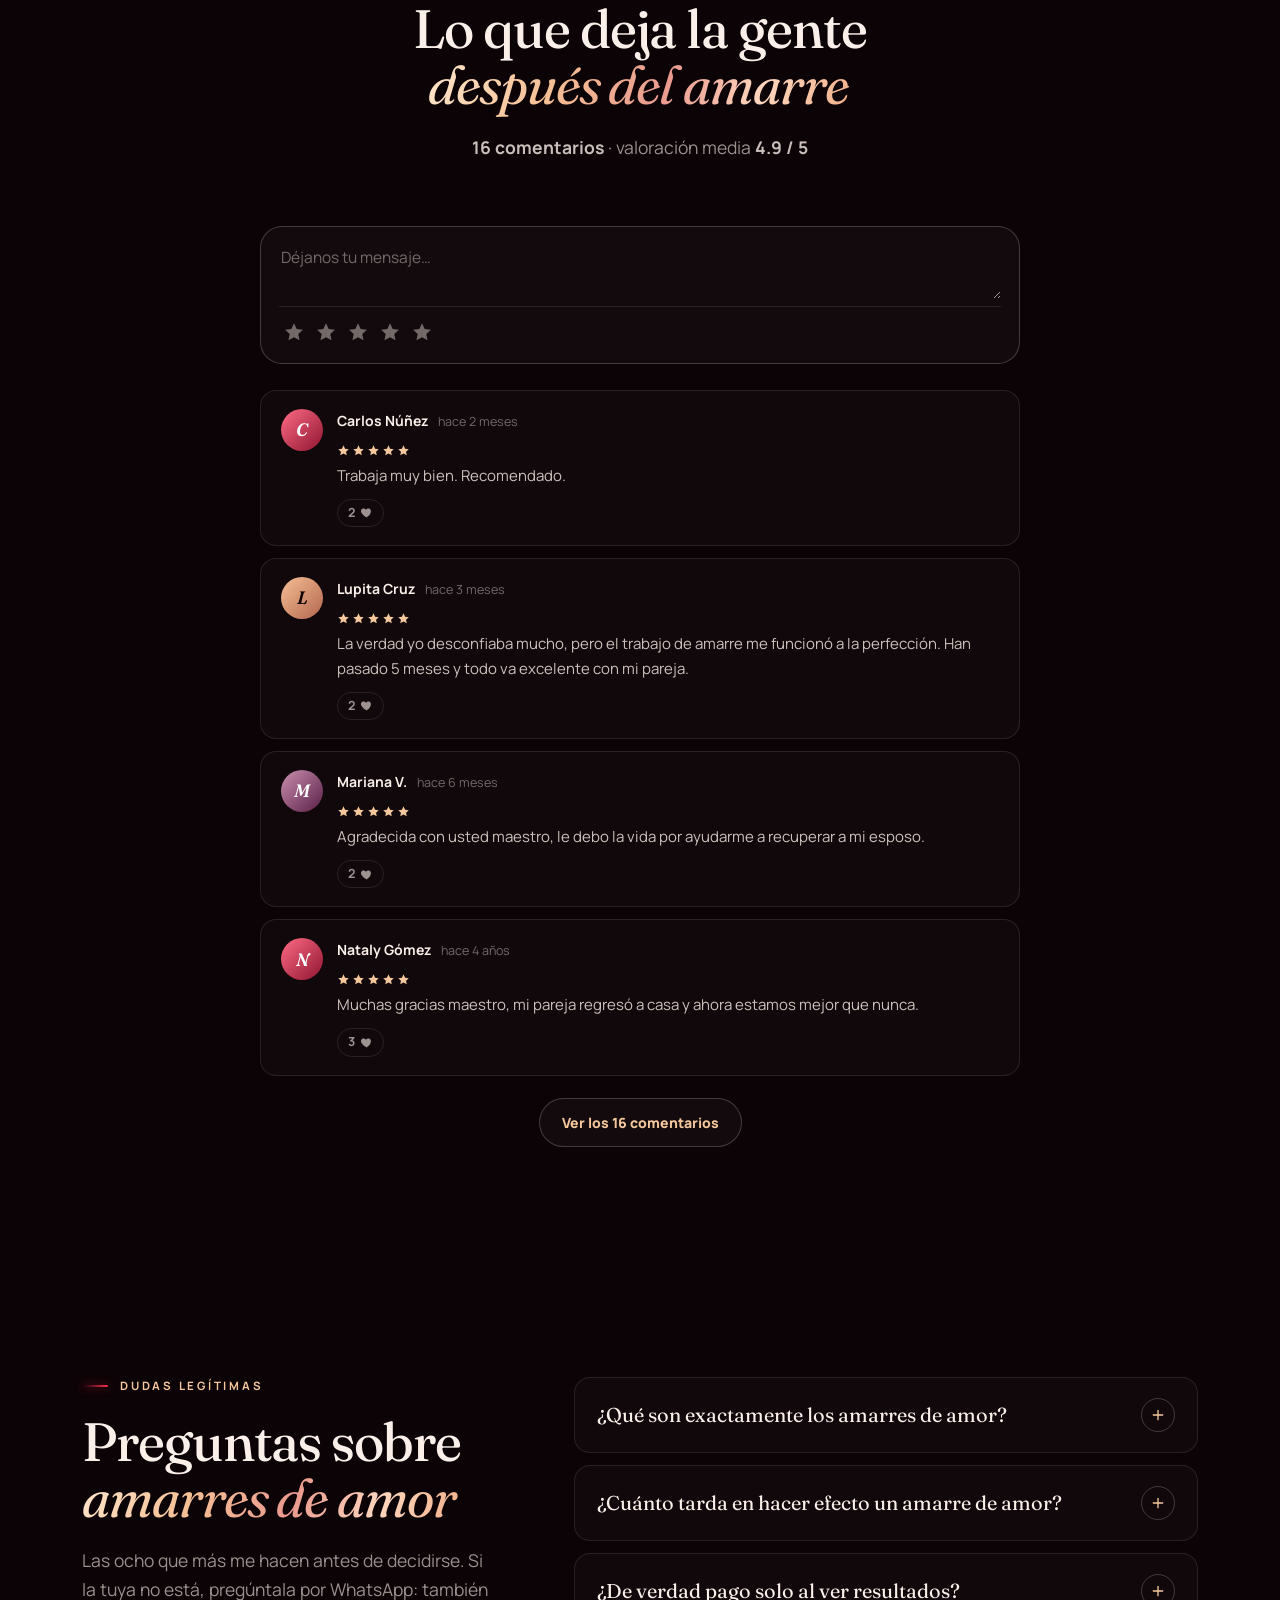
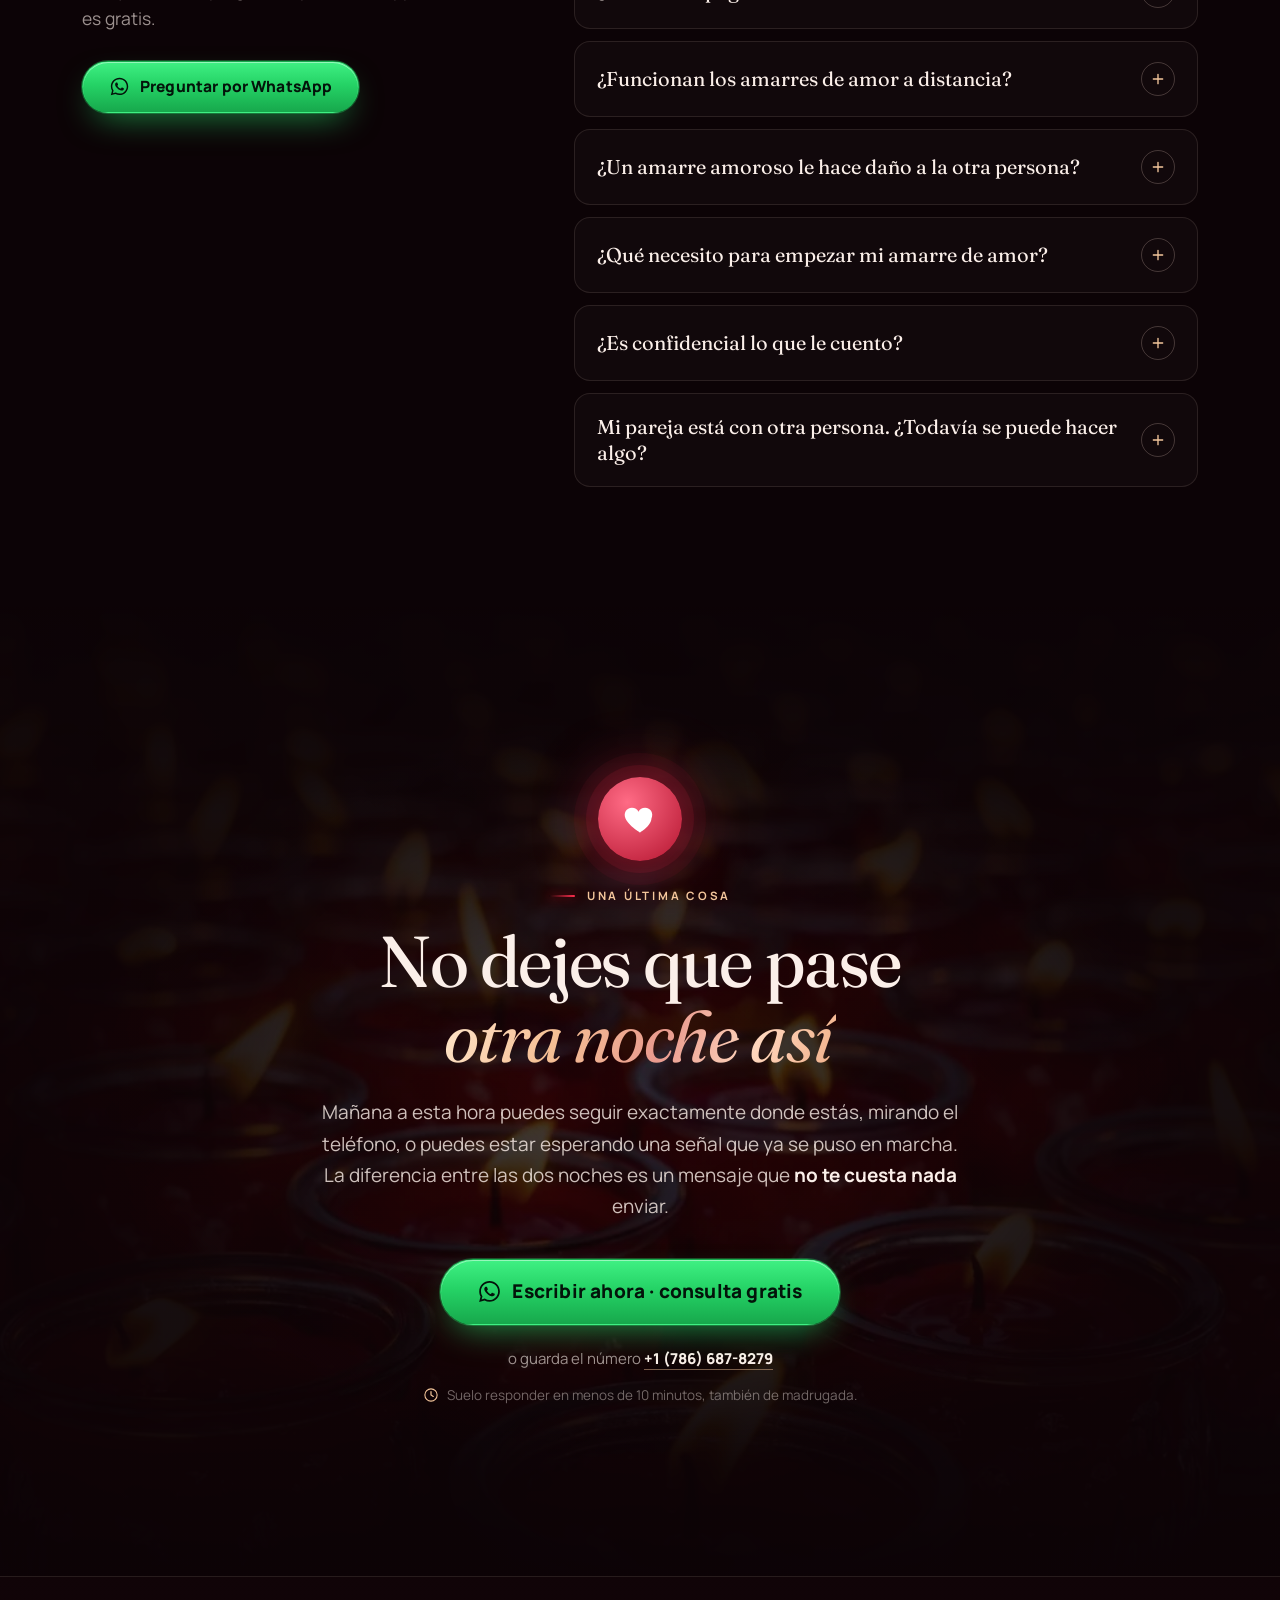
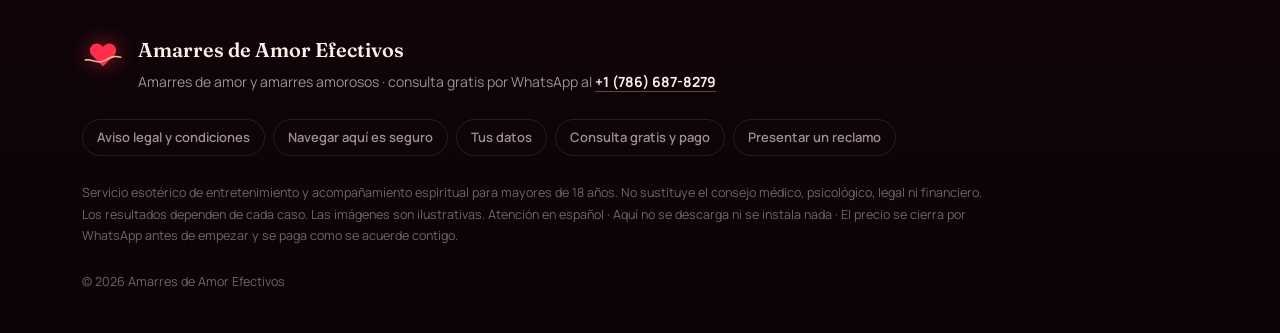
==== commit 340d2e58: "Cambiar número de WhatsApp 12253607317 → 17866878279 en 5 archivo(s)" ====
--- a/index.html
+++ b/index.html
@@ -271,7 +271,7 @@
 
         <span class="top-live" aria-hidden="true"><i></i>En línea</span>
 
-        <a class="top-cta btn btn-wa btn-sm" href="https://wa.me/12253607317" data-wa data-origen="cabecera"
+        <a class="top-cta btn btn-wa btn-sm" href="https://wa.me/17866878279" data-wa data-origen="cabecera"
            data-wa-text="Hola, quiero mi consulta gratis sobre un amarre de amor." rel="noopener" target="_blank">
           <svg aria-hidden="true"><use href="#ico-wa" /></svg><span>Consulta gratis</span>
         </a>
@@ -305,7 +305,7 @@
             </p>
 
             <div class="hero-actions" data-reveal>
-              <a class="btn btn-wa btn-lg" href="https://wa.me/12253607317" data-wa data-origen="hero"
+              <a class="btn btn-wa btn-lg" href="https://wa.me/17866878279" data-wa data-origen="hero"
                  data-wa-text="Hola Maestro. Quiero una consulta gratis sobre un amarre de amor. Te cuento mi caso:" rel="noopener" target="_blank">
                 <svg aria-hidden="true"><use href="#ico-wa" /></svg>
                 <span>Quiero mi consulta gratis</span>
@@ -413,7 +413,7 @@
                 persona. <strong>Un amarre de amor existe precisamente para cortar esa costumbre</strong> antes de
                 que se convierta en olvido.
               </p>
-              <a class="btn btn-wa" href="https://wa.me/12253607317" data-wa data-origen="dolor"
+              <a class="btn btn-wa" href="https://wa.me/17866878279" data-wa data-origen="dolor"
                  data-wa-text="Hola Maestro. Me pasa justo lo que describe en su página y quiero recuperar a mi pareja. ¿Me ayuda?" rel="noopener" target="_blank">
                 <svg aria-hidden="true"><use href="#ico-wa" /></svg><span>Contarle mi caso al maestro</span>
               </a>
@@ -486,7 +486,7 @@
                 <li><span class="flames" data-quiz-flames aria-hidden="true"><svg><use href="#ico-flame" /></svg><svg><use href="#ico-flame" /></svg><svg><use href="#ico-flame" /></svg></span><span data-quiz-force>Fuerza media</span></li>
                 <li><svg aria-hidden="true"><use href="#ico-shield" /></svg><span>Pagas al ver resultados</span></li>
               </ul>
-              <a class="btn btn-wa btn-lg" data-quiz-cta href="https://wa.me/12253607317" data-wa data-origen="diagnostico" rel="noopener" target="_blank">
+              <a class="btn btn-wa btn-lg" data-quiz-cta href="https://wa.me/17866878279" data-wa data-origen="diagnostico" rel="noopener" target="_blank">
                 <svg aria-hidden="true"><use href="#ico-wa" /></svg><span>Enviar mi diagnóstico al maestro</span>
               </a>
               <p class="quiz-out-note">Tus respuestas ya van escritas en el mensaje. Solo tienes que pulsar enviar.</p>
@@ -519,7 +519,7 @@
                 <h3>Amarre de Amor</h3>
                 <p class="work-for">Para ti si se fue y quieres que vuelva por su propia voluntad.</p>
                 <p class="work-txt">El trabajo base. Reaviva el recuerdo del cariño, quita el rencor de en medio y le devuelve a esa persona el impulso de buscarte.</p>
-                <a class="work-cta" href="https://wa.me/12253607317" data-wa data-origen="serv-amarre-amor"
+                <a class="work-cta" href="https://wa.me/17866878279" data-wa data-origen="serv-amarre-amor"
                    data-wa-text="Hola Maestro. Me interesa un Amarre de Amor para que mi pareja regrese. ¿Me explica cómo funciona?" rel="noopener" target="_blank">
                   Consultar este amarre <svg aria-hidden="true"><use href="#ico-arrow" /></svg>
                 </a>
@@ -535,7 +535,7 @@
                 <h3>Regreso del Ser Amado</h3>
                 <p class="work-for">Para ti si ya pasaron meses y sientes que perdiste el contacto.</p>
                 <p class="work-txt">Trabajo reforzado para separaciones largas y grandes distancias. Funciona aunque esté en otro país y aunque haya bloqueado tu número.</p>
-                <a class="work-cta" href="https://wa.me/12253607317" data-wa data-origen="serv-regreso"
+                <a class="work-cta" href="https://wa.me/17866878279" data-wa data-origen="serv-regreso"
                    data-wa-text="Hola Maestro. Quiero un trabajo de Regreso del Ser Amado. Llevamos tiempo separados y quiero que vuelva." rel="noopener" target="_blank">
                   Consultar este amarre <svg aria-hidden="true"><use href="#ico-arrow" /></svg>
                 </a>
@@ -551,7 +551,7 @@
                 <h3>Separación de Terceros</h3>
                 <p class="work-for">Para ti si hay alguien más ocupando tu lugar.</p>
                 <p class="work-txt">Primero se corta la atadura con esa tercera persona; después se vuelve a abrir el camino hacia ti. Dos tiempos, un solo trabajo.</p>
-                <a class="work-cta" href="https://wa.me/12253607317" data-wa data-origen="serv-terceros"
+                <a class="work-cta" href="https://wa.me/17866878279" data-wa data-origen="serv-terceros"
                    data-wa-text="Hola Maestro. Mi pareja está con otra persona y quiero consultar la Separación de Terceros." rel="noopener" target="_blank">
                   Consultar este amarre <svg aria-hidden="true"><use href="#ico-arrow" /></svg>
                 </a>
@@ -567,7 +567,7 @@
                 <h3>Endulzamiento · Amarre Dulce</h3>
                 <p class="work-for">Para ti si siguen juntos pero todo se volvió áspero.</p>
                 <p class="work-txt">Ablanda el carácter, apaga las discusiones y devuelve la ternura. Es el más suave de todos: se hace con magia blanca.</p>
-                <a class="work-cta" href="https://wa.me/12253607317" data-wa data-origen="serv-endulzamiento"
+                <a class="work-cta" href="https://wa.me/17866878279" data-wa data-origen="serv-endulzamiento"
                    data-wa-text="Hola Maestro. Quiero consultar un Endulzamiento. Seguimos juntos pero la relación está muy áspera." rel="noopener" target="_blank">
                   Consultar este amarre <svg aria-hidden="true"><use href="#ico-arrow" /></svg>
                 </a>
@@ -583,7 +583,7 @@
                 <h3>Amarre de Pasión</h3>
                 <p class="work-for">Para ti si el deseo se apagó y sientes que te mira como a un mueble.</p>
                 <p class="work-txt">Reaviva la atracción física y el pensamiento constante hacia ti. Solo entre adultos y sobre una relación que ya existe.</p>
-                <a class="work-cta" href="https://wa.me/12253607317" data-wa data-origen="serv-pasion"
+                <a class="work-cta" href="https://wa.me/17866878279" data-wa data-origen="serv-pasion"
                    data-wa-text="Hola Maestro. Quiero consultar un Amarre de Pasión. El deseo entre nosotros se apagó." rel="noopener" target="_blank">
                   Consultar este amarre <svg aria-hidden="true"><use href="#ico-arrow" /></svg>
                 </a>
@@ -599,7 +599,7 @@
                 <h3>Amarre de Compromiso</h3>
                 <p class="work-for">Para ti si lleva años «pensándolo» y nunca da el paso.</p>
                 <p class="work-txt">Asienta la relación: fidelidad, convivencia y decisión. El trabajo que se pide cuando ya no quieres seguir esperando.</p>
-                <a class="work-cta" href="https://wa.me/12253607317" data-wa data-origen="serv-compromiso"
+                <a class="work-cta" href="https://wa.me/17866878279" data-wa data-origen="serv-compromiso"
                    data-wa-text="Hola Maestro. Quiero consultar un Amarre de Compromiso. Llevo mucho tiempo esperando que dé el paso." rel="noopener" target="_blank">
                   Consultar este amarre <svg aria-hidden="true"><use href="#ico-arrow" /></svg>
                 </a>
@@ -615,7 +615,7 @@
                 <h3>Limpieza y Desamarre</h3>
                 <p class="work-for">Para ti si ya te hicieron trabajos antes y ninguno sirvió.</p>
                 <p class="work-txt">Cuando hay un trabajo ajeno puesto encima, ningún amarre de amor prende. Primero se quita lo que hay; después sí se puede amarrar.</p>
-                <a class="work-cta" href="https://wa.me/12253607317" data-wa data-origen="serv-limpieza"
+                <a class="work-cta" href="https://wa.me/17866878279" data-wa data-origen="serv-limpieza"
                    data-wa-text="Hola Maestro. Ya me hicieron amarres antes y no funcionaron. Quiero consultar una Limpieza y Desamarre." rel="noopener" target="_blank">
                   Consultar este trabajo <svg aria-hidden="true"><use href="#ico-arrow" /></svg>
                 </a>
@@ -627,7 +627,7 @@
                 <span class="work-ask-ico"><svg aria-hidden="true"><use href="#ico-heart" /></svg></span>
                 <h3>¿Tu caso no está aquí?</h3>
                 <p class="work-txt">Casi ninguna historia encaja exacta en una lista. Cuéntame la tuya con tus palabras y te digo qué amarre amoroso corresponde. Y si no corresponde ninguno, también te lo digo.</p>
-                <a class="btn btn-wa" href="https://wa.me/12253607317" data-wa data-origen="serv-otro"
+                <a class="btn btn-wa" href="https://wa.me/17866878279" data-wa data-origen="serv-otro"
                    data-wa-text="Hola Maestro. Mi caso es distinto a los de la página, se lo cuento:" rel="noopener" target="_blank">
                   <svg aria-hidden="true"><use href="#ico-wa" /></svg><span>Contar mi caso</span>
                 </a>
@@ -684,7 +684,7 @@
           </ol>
 
           <div class="process-cta" data-reveal>
-            <a class="btn btn-wa btn-lg" href="https://wa.me/12253607317" data-wa data-origen="proceso"
+            <a class="btn btn-wa btn-lg" href="https://wa.me/17866878279" data-wa data-origen="proceso"
                data-wa-text="Hola Maestro. Quiero empezar por el paso 1: la lectura gratis de mi caso de amor." rel="noopener" target="_blank">
               <svg aria-hidden="true"><use href="#ico-wa" /></svg><span>Empezar por el paso 1 · es gratis</span>
             </a>
@@ -705,7 +705,7 @@
               por ti y se sostienen los días que pida el trabajo, no los que diga un catálogo.
               <b>Por eso la lectura va primero:</b> hasta que no sé qué te pasó, no sé qué encender.
             </p>
-            <a class="btn btn-wa btn-lg" href="https://wa.me/12253607317" data-wa data-origen="altar"
+            <a class="btn btn-wa btn-lg" href="https://wa.me/17866878279" data-wa data-origen="altar"
                data-wa-text="Hola Maestro. Quiero que monte mi caso. Le cuento lo que pasó:" rel="noopener" target="_blank">
               <svg aria-hidden="true"><use href="#ico-wa" /></svg><span>Que monten mi caso</span>
             </a>
@@ -742,7 +742,7 @@
               <li><svg aria-hidden="true"><use href="#ico-clock" /></svg><div><b>Acompañamiento hasta el final</b><span>Te aviso de cada avance y respondo tus dudas mientras dure el trabajo.</span></div></li>
               <li><svg aria-hidden="true"><use href="#ico-heart" /></svg><div><b>Precio cerrado antes de empezar</b><span>Sabes la cifra exacta desde el primer día. Sin añadidos ni «aportes» después.</span></div></li>
             </ul>
-            <a class="btn btn-wa" href="https://wa.me/12253607317" data-wa data-origen="garantia"
+            <a class="btn btn-wa" href="https://wa.me/17866878279" data-wa data-origen="garantia"
                data-wa-text="Hola Maestro. Quiero confirmar cómo es eso de pagar solo al ver resultados y empezar con mi caso." rel="noopener" target="_blank">
               <svg aria-hidden="true"><use href="#ico-wa" /></svg><span>Quiero empezar sin pagar nada</span>
             </a>
@@ -834,7 +834,7 @@
           </div>
 
           <p class="center-cta" data-reveal>
-            <a class="btn btn-wa btn-lg" href="https://wa.me/12253607317" data-wa data-origen="testimonios"
+            <a class="btn btn-wa btn-lg" href="https://wa.me/17866878279" data-wa data-origen="testimonios"
                data-wa-text="Hola Maestro. Leí los testimonios de la página y quiero que me ayude con mi caso de amor." rel="noopener" target="_blank">
               <svg aria-hidden="true"><use href="#ico-wa" /></svg><span>Quiero que el mío sea el siguiente</span>
             </a>
@@ -868,7 +868,7 @@
               <li><b>0 $</b><span>por la consulta</span></li>
             </ul>
             <p class="about-sign">— El Maestro</p>
-            <a class="btn btn-ghost" href="https://wa.me/12253607317" data-wa data-origen="maestro"
+            <a class="btn btn-ghost" href="https://wa.me/17866878279" data-wa data-origen="maestro"
                data-wa-text="Hola Maestro. Quiero consultar mi caso de amor con usted." rel="noopener" target="_blank">
               <svg aria-hidden="true"><use href="#ico-wa" /></svg><span>Hablar con el maestro</span>
             </a>
@@ -1057,7 +1057,7 @@
             <p class="eyebrow">Dudas legítimas</p>
             <h2>Preguntas sobre <em>amarres de amor</em></h2>
             <p class="sec-sub"><span>Las ocho que más me hacen antes de decidirse. Si la tuya no está, pregúntala por WhatsApp: también es gratis.</span></p>
-            <a class="btn btn-wa" href="https://wa.me/12253607317" data-wa data-origen="faq"
+            <a class="btn btn-wa" href="https://wa.me/17866878279" data-wa data-origen="faq"
                data-wa-text="Hola Maestro. Tengo una duda sobre los amarres de amor:" rel="noopener" target="_blank">
               <svg aria-hidden="true"><use href="#ico-wa" /></svg><span>Preguntar por WhatsApp</span>
             </a>
@@ -1113,12 +1113,12 @@
             señal que ya se puso en marcha. La diferencia entre las dos noches es un mensaje que <b>no te cuesta nada</b>
             enviar.
           </p>
-          <a class="btn btn-wa btn-xl" href="https://wa.me/12253607317" data-wa data-origen="final"
+          <a class="btn btn-wa btn-xl" href="https://wa.me/17866878279" data-wa data-origen="final"
              data-wa-text="Hola Maestro. No quiero dejar pasar más tiempo. Quiero un amarre de amor para recuperar a mi pareja." rel="noopener" target="_blank">
             <svg aria-hidden="true"><use href="#ico-wa" /></svg><span>Escribir ahora · consulta gratis</span>
           </a>
           <p class="final-phone">o guarda el número
-            <a href="https://wa.me/12253607317" data-wa data-origen="final-numero" data-wa-numero rel="noopener" target="_blank">+12253607317</a>
+            <a href="https://wa.me/17866878279" data-wa data-origen="final-numero" data-wa-numero rel="noopener" target="_blank">+17866878279</a>
           </p>
           <p class="final-micro"><svg aria-hidden="true"><use href="#ico-clock" /></svg> Suelo responder en menos de 10 minutos, también de madrugada.</p>
         </div>
@@ -1134,7 +1134,7 @@
             <path d="M32 51 15 34a10.5 10.5 0 0 1 15-15l2 2 2-2a10.5 10.5 0 0 1 15 15z" fill="currentColor" />
             <path d="M5 41c10-2 16 6 27 2s14-10 27-6" fill="none" stroke="url(#g-rosegold)" stroke-width="2.4" stroke-linecap="round" />
           </svg>
-          <p><b>Amarres de Amor Efectivos</b><span><span>Amarres de amor y amarres amorosos · consulta gratis por WhatsApp al </span><a href="https://wa.me/12253607317" data-wa data-origen="pie-numero" data-wa-numero rel="noopener" target="_blank">+12253607317</a></span></p>
+          <p><b>Amarres de Amor Efectivos</b><span><span>Amarres de amor y amarres amorosos · consulta gratis por WhatsApp al </span><a href="https://wa.me/17866878279" data-wa data-origen="pie-numero" data-wa-numero rel="noopener" target="_blank">+17866878279</a></span></p>
         </div>
         <nav class="pol-enlaces" aria-label="Aviso legal y condiciones">
           <a href="politicas.html" data-politicas>Aviso legal y condiciones</a>
@@ -1154,7 +1154,7 @@
     </footer>
 
     <!-- WhatsApp flotante (escritorio) -->
-    <a class="fab" href="https://wa.me/12253607317" data-wa data-origen="flotante"
+    <a class="fab" href="https://wa.me/17866878279" data-wa data-origen="flotante"
        data-wa-text="Hola, quiero mi consulta gratis sobre un amarre de amor." rel="noopener" aria-label="Escribir por WhatsApp" target="_blank">
       <svg aria-hidden="true"><use href="#ico-wa" /></svg>
       <span class="fab-tip" aria-hidden="true">¿Hablamos?</span>
@@ -1163,7 +1163,7 @@
     <!-- Barra fija (móvil) -->
     <div class="dock" data-dock>
       <p class="dock-txt"><b><span class="dot-live" aria-hidden="true"></span>Consulta gratis</b><span>Pagas al ver resultados</span></p>
-      <a class="btn btn-wa btn-sm" href="https://wa.me/12253607317" data-wa data-origen="barra-movil"
+      <a class="btn btn-wa btn-sm" href="https://wa.me/17866878279" data-wa data-origen="barra-movil"
          data-wa-text="Hola, quiero mi consulta gratis sobre un amarre de amor." rel="noopener" target="_blank">
         <svg aria-hidden="true"><use href="#ico-wa" /></svg><span>Escribir</span>
       </a>
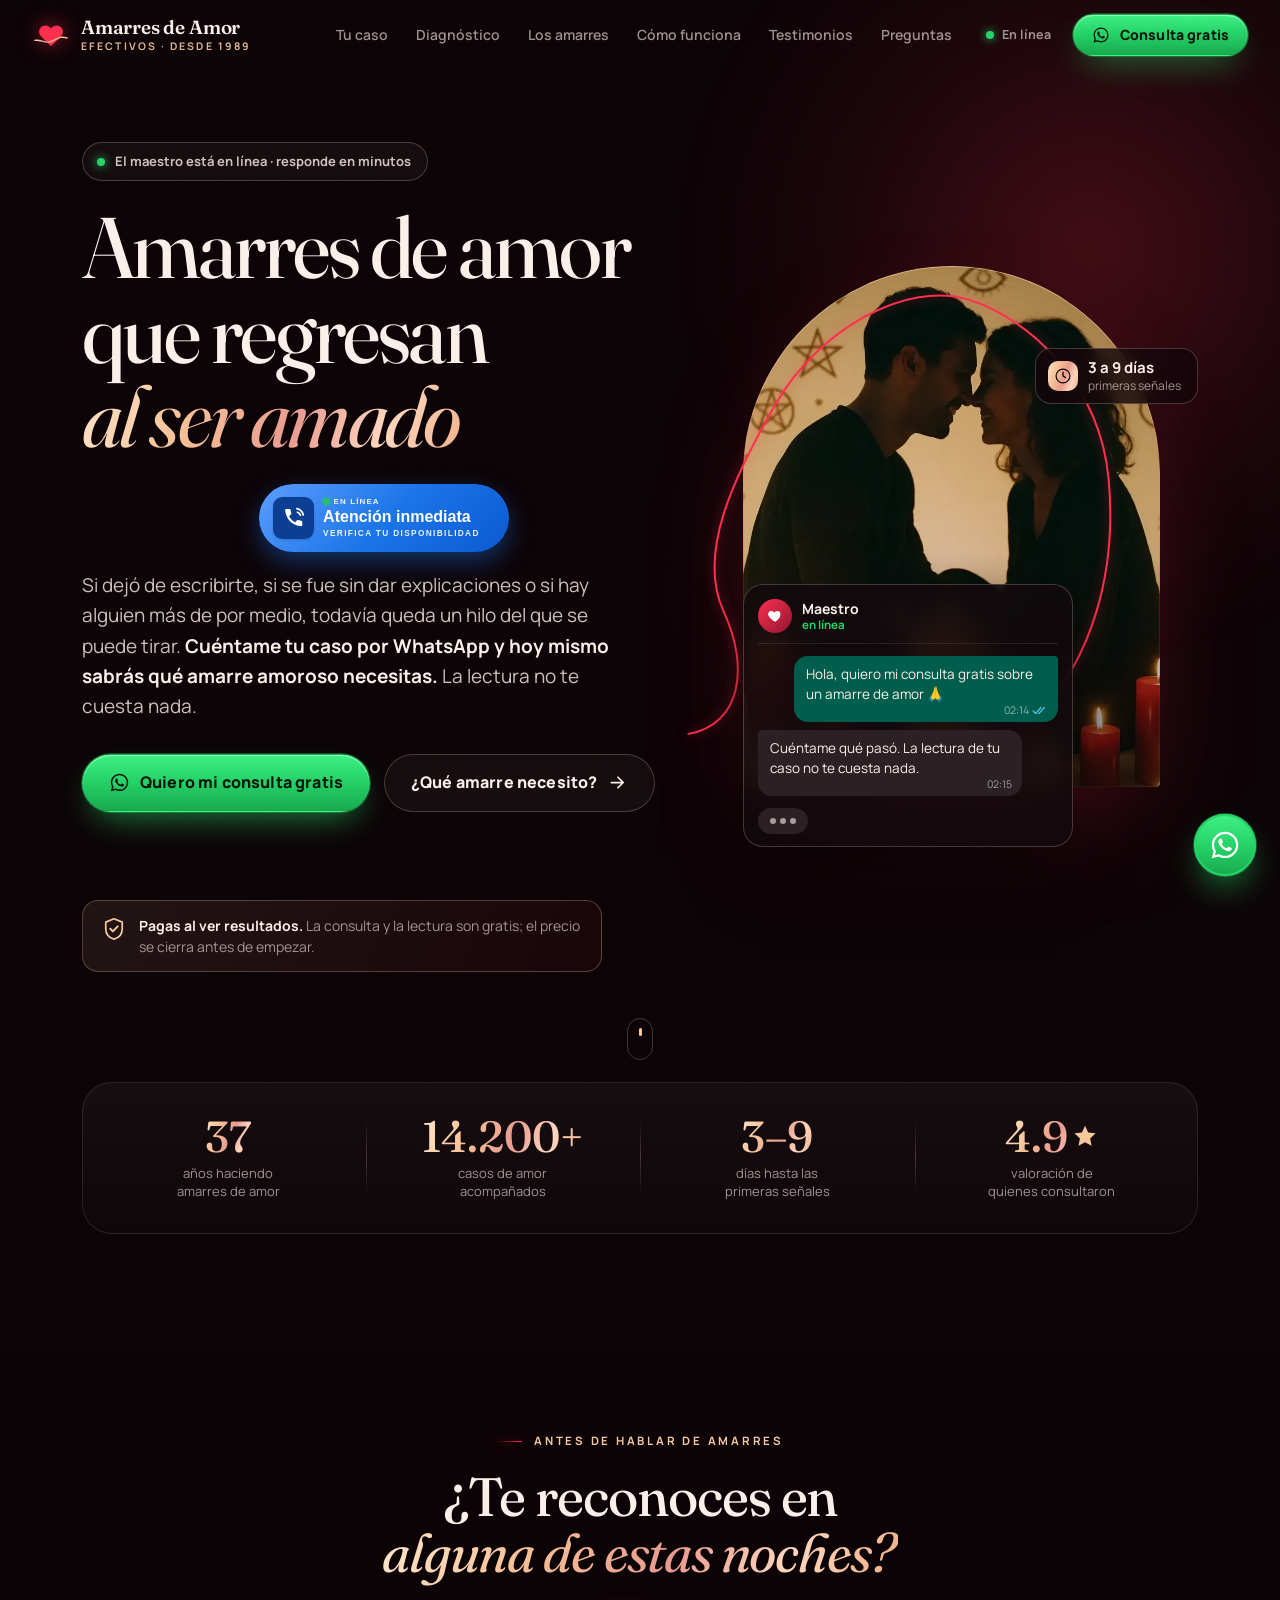
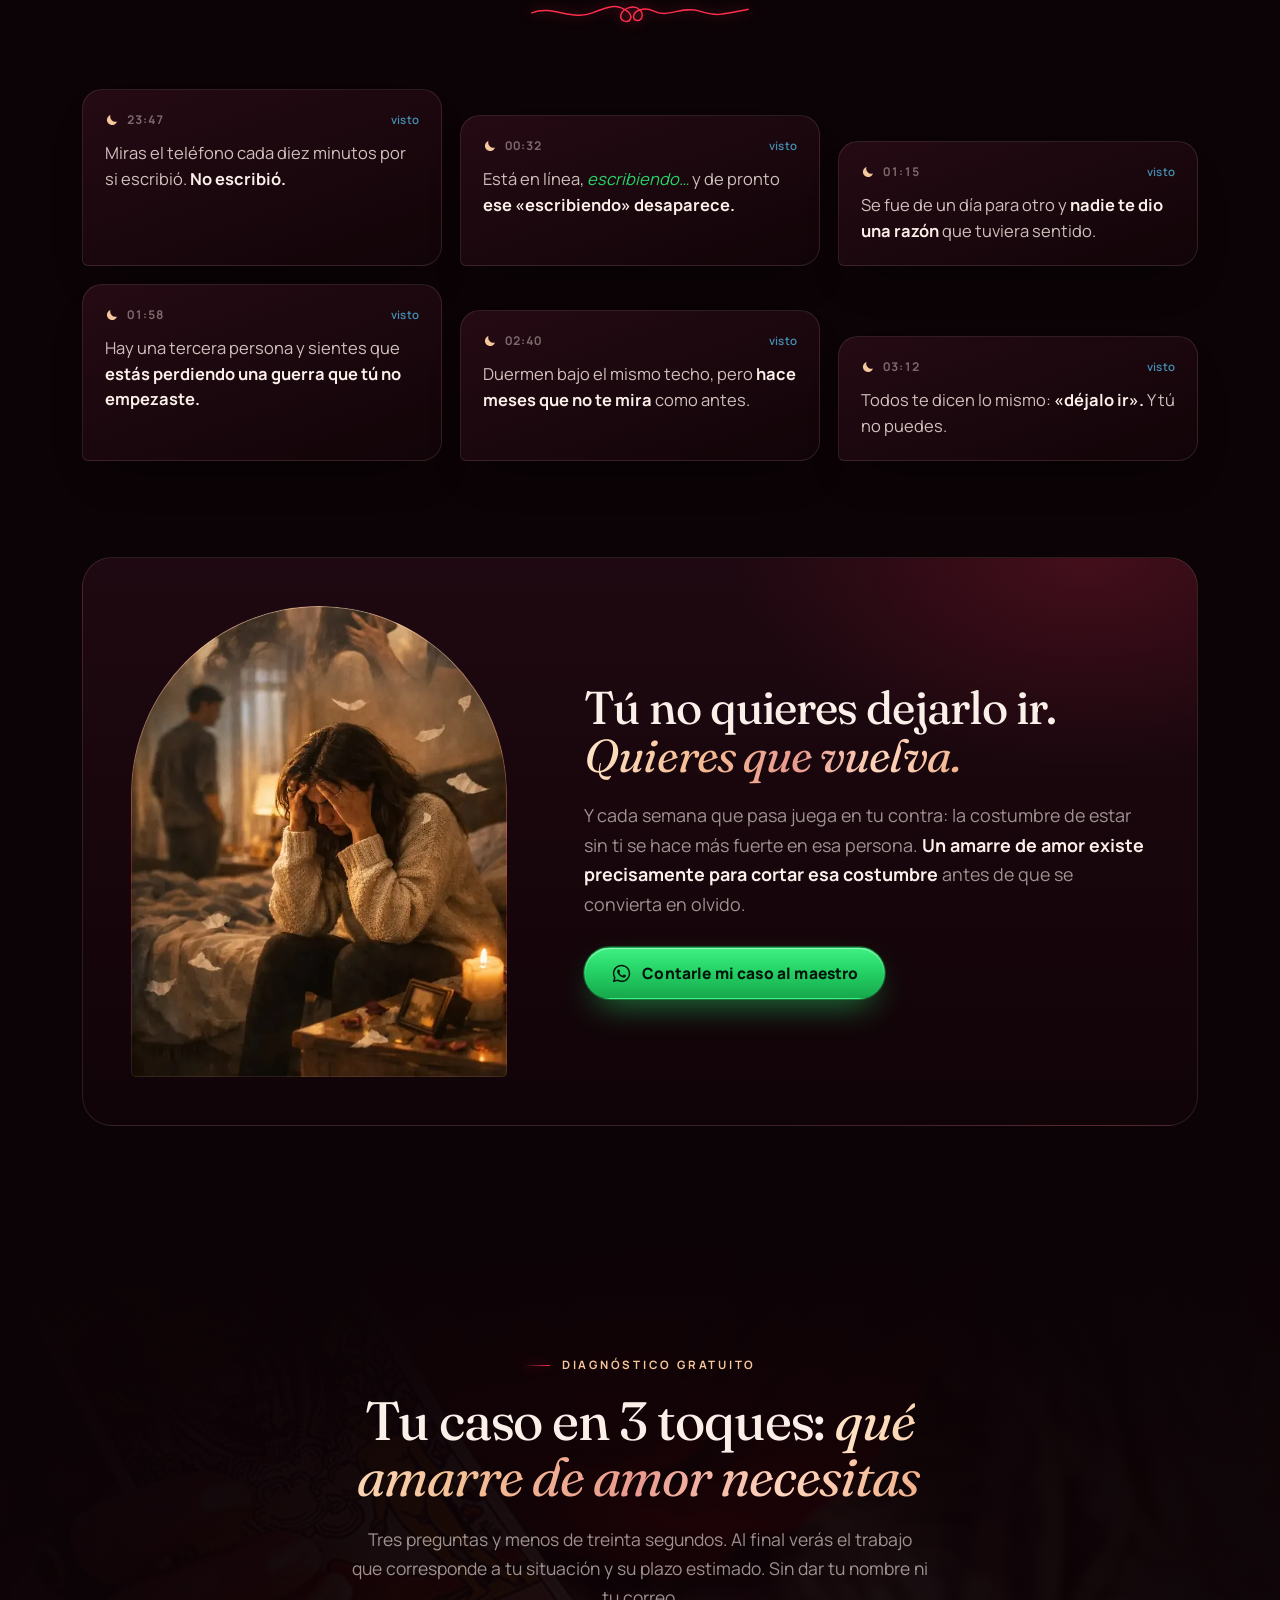
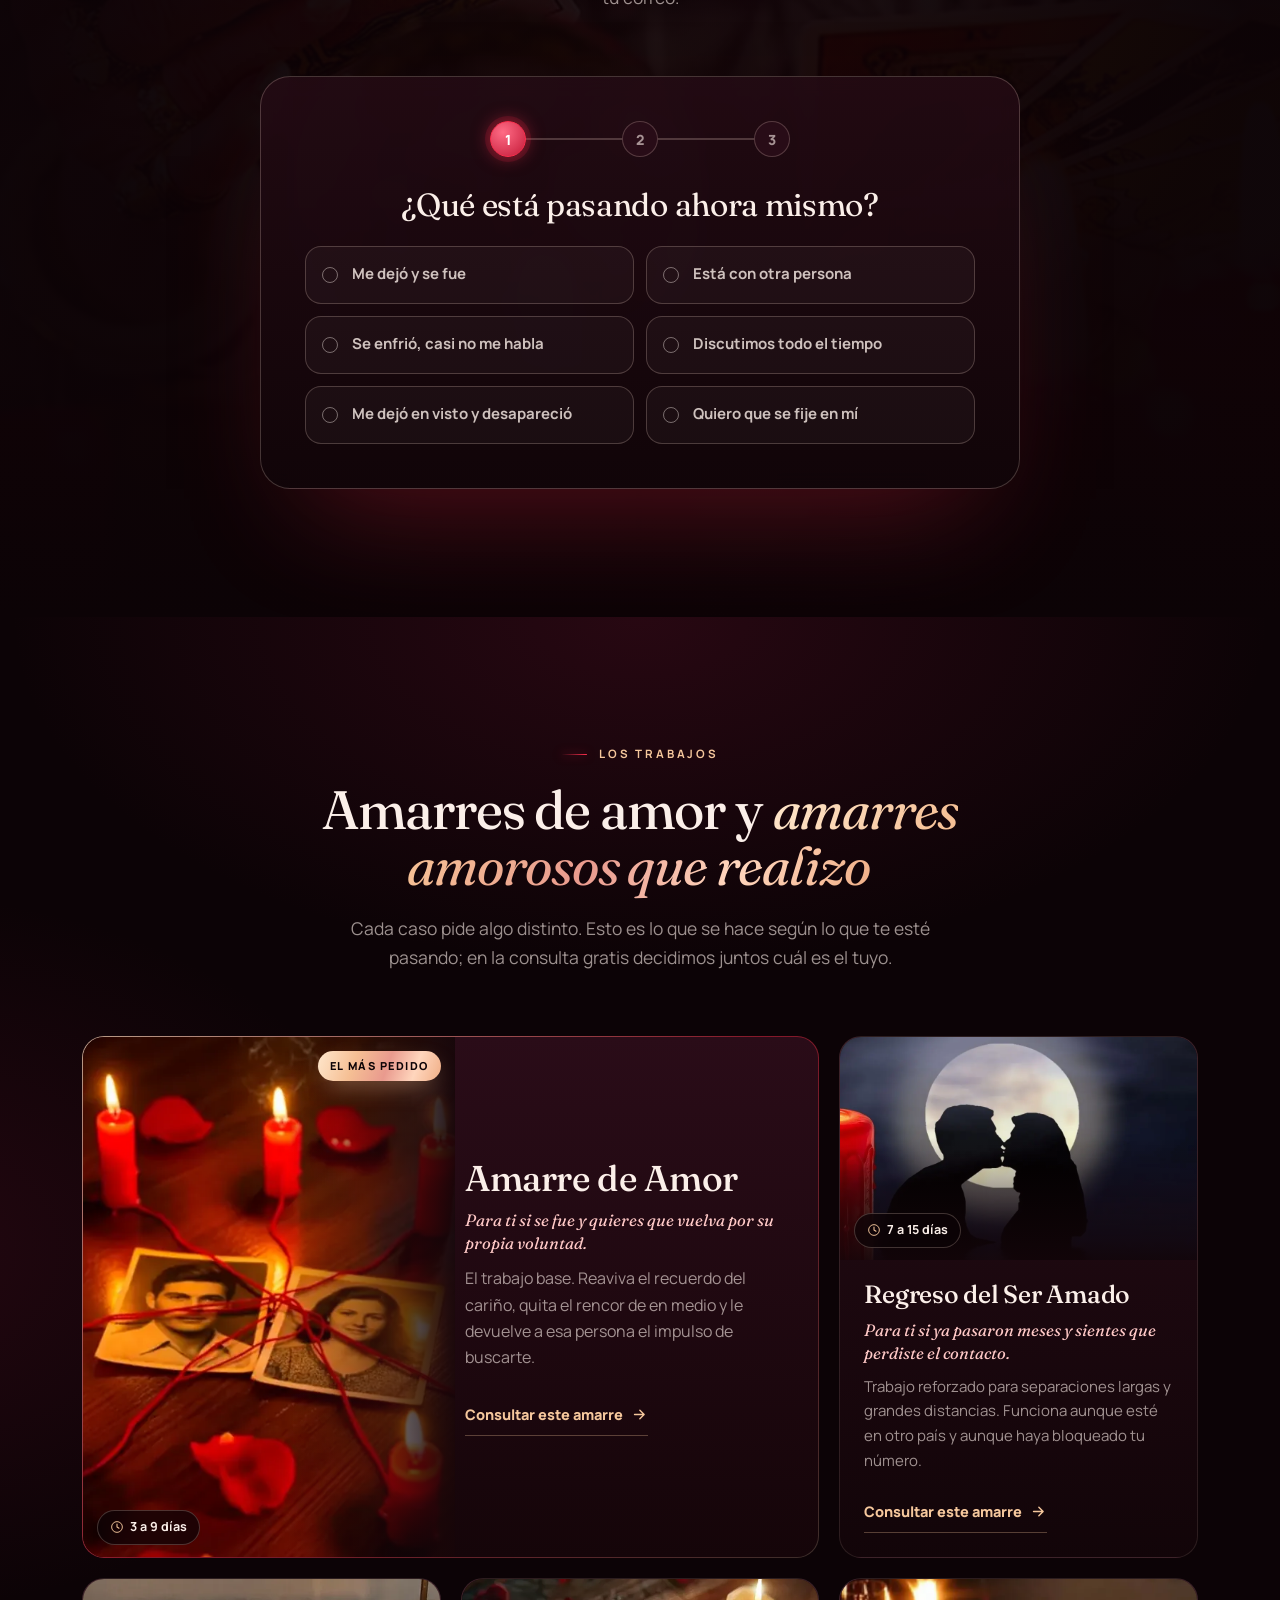
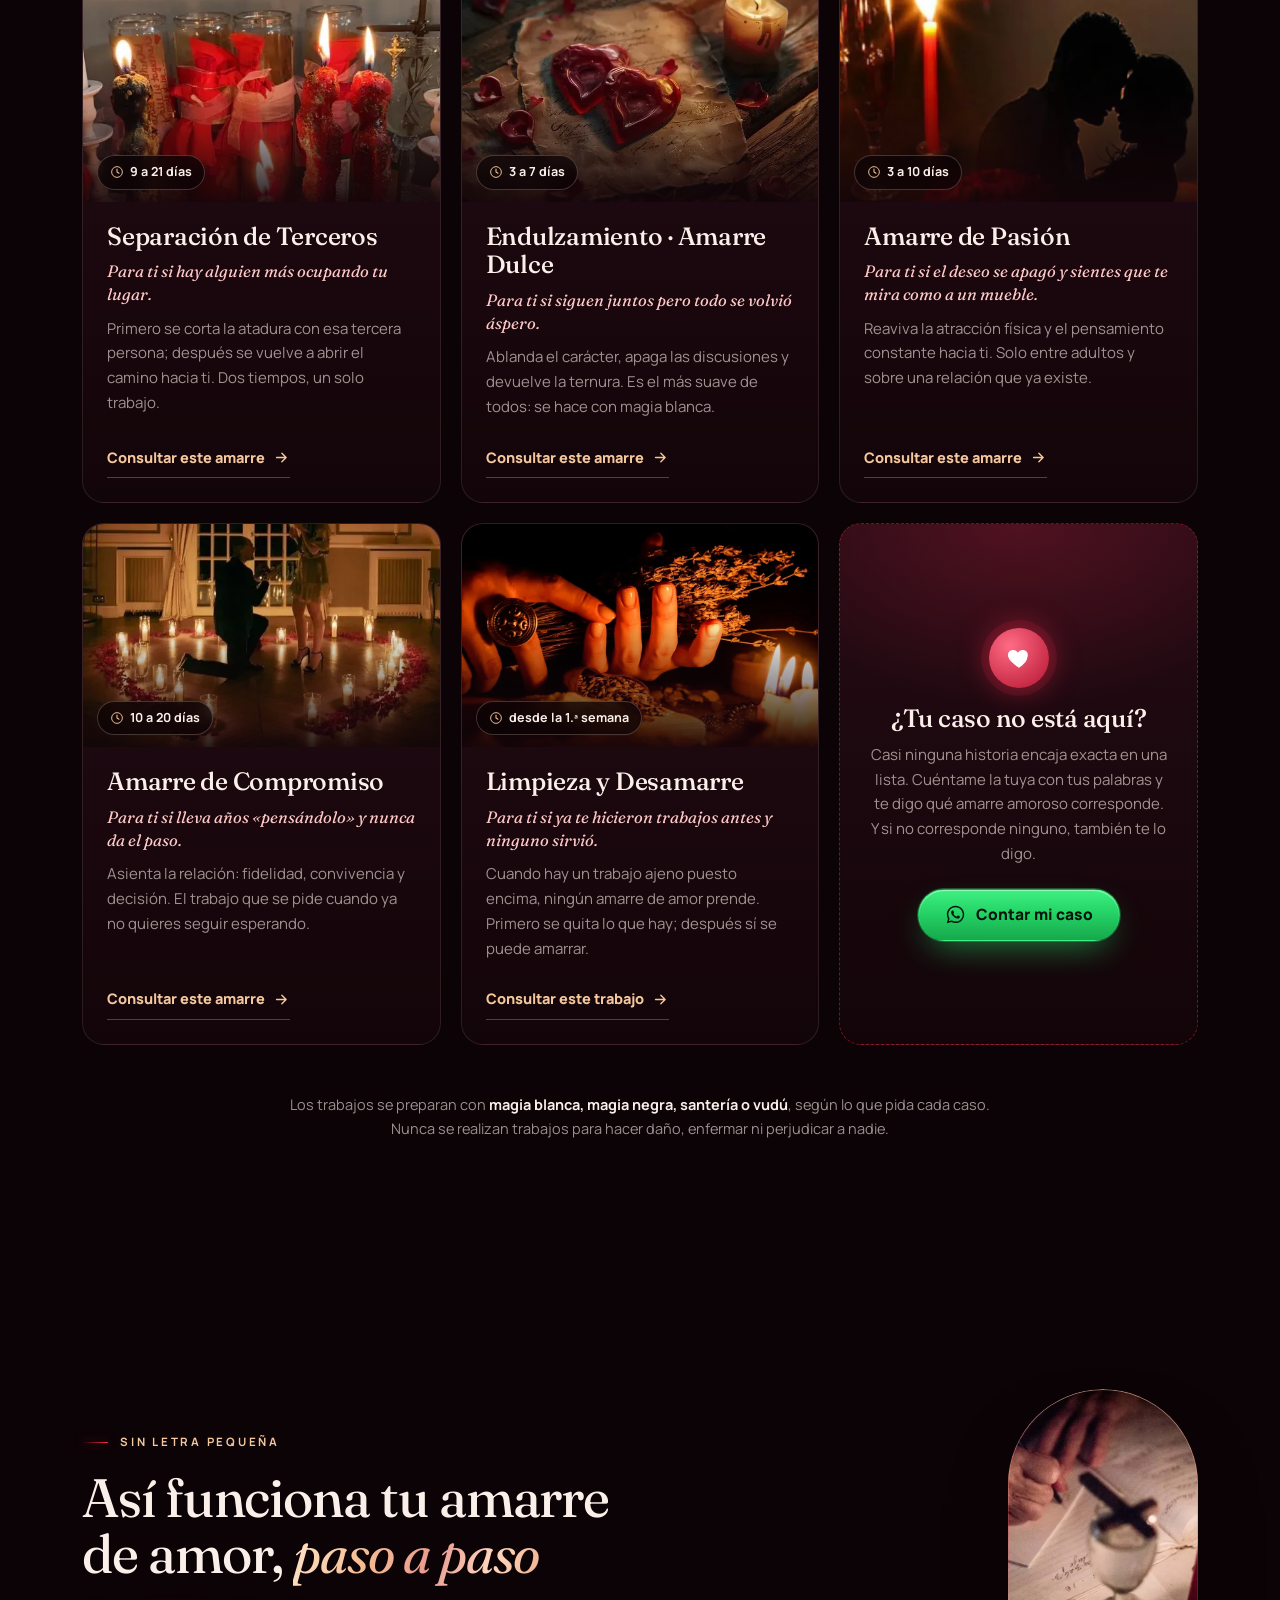
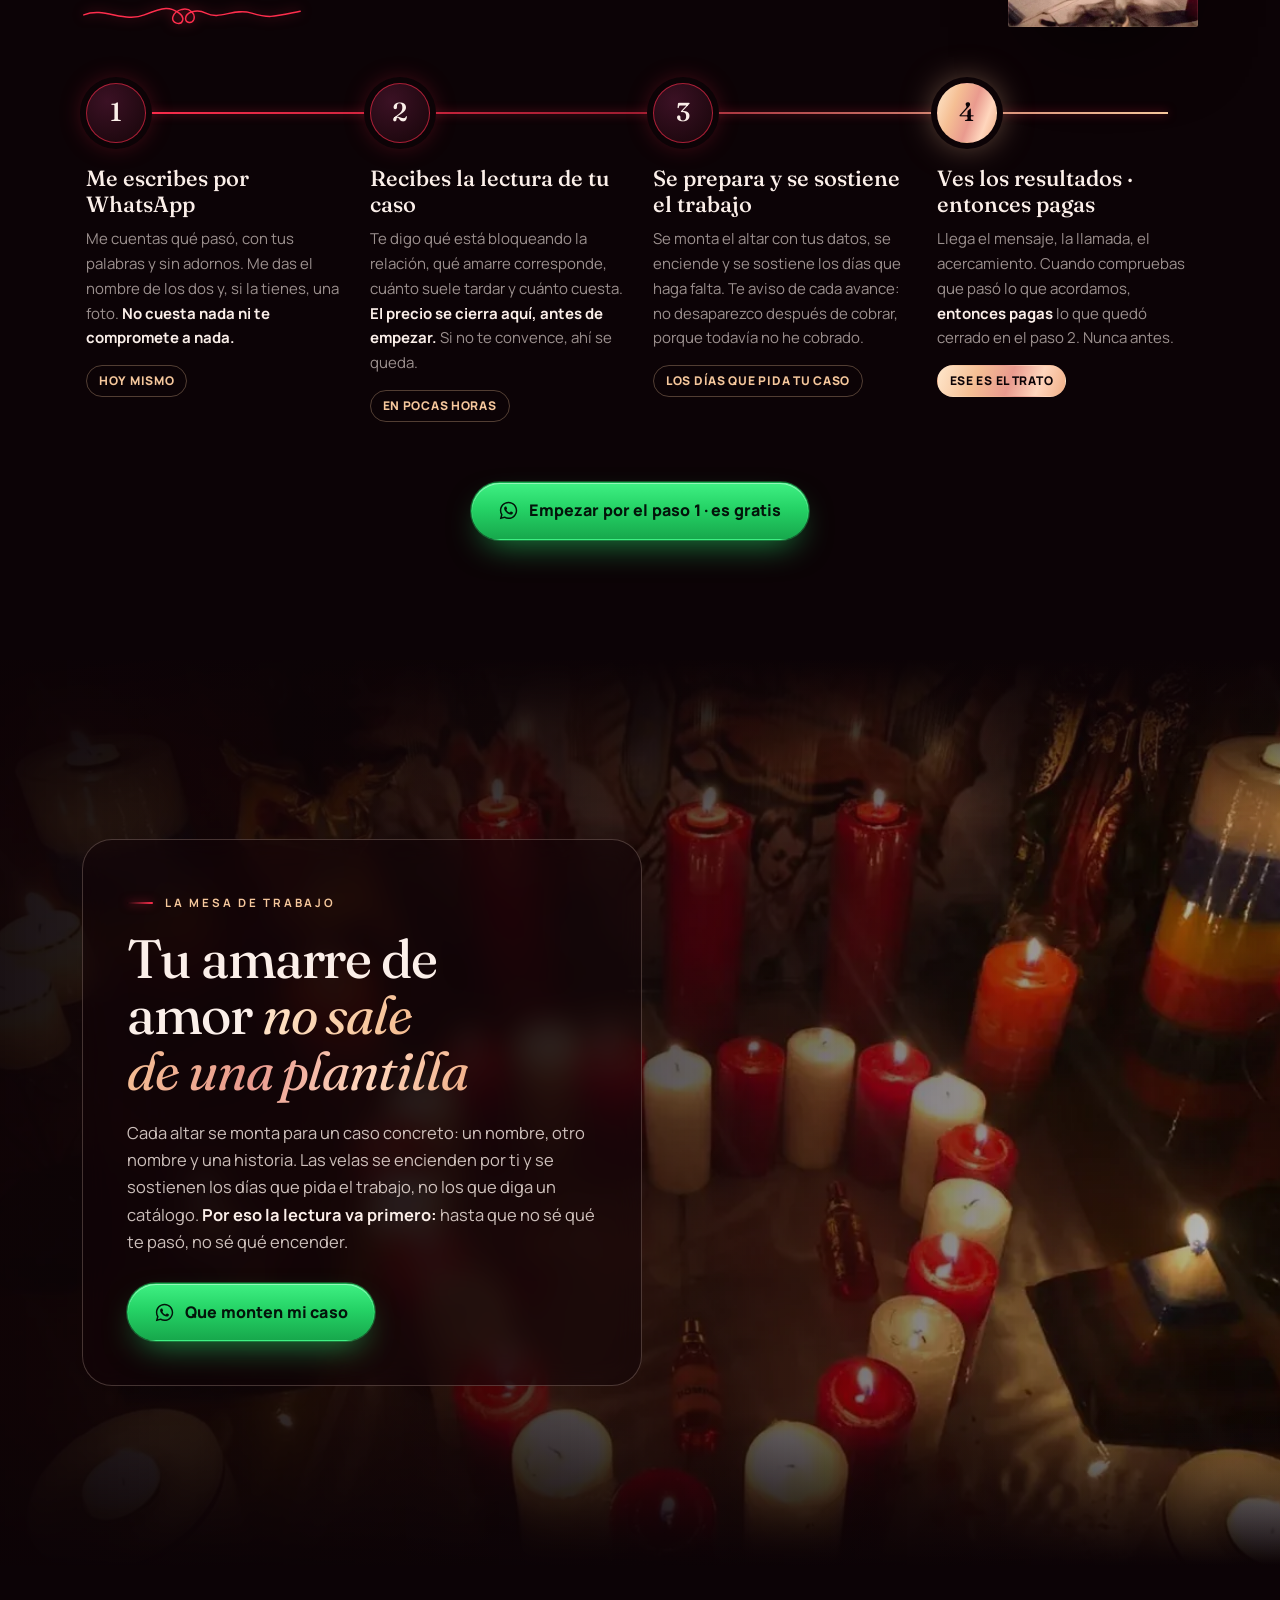
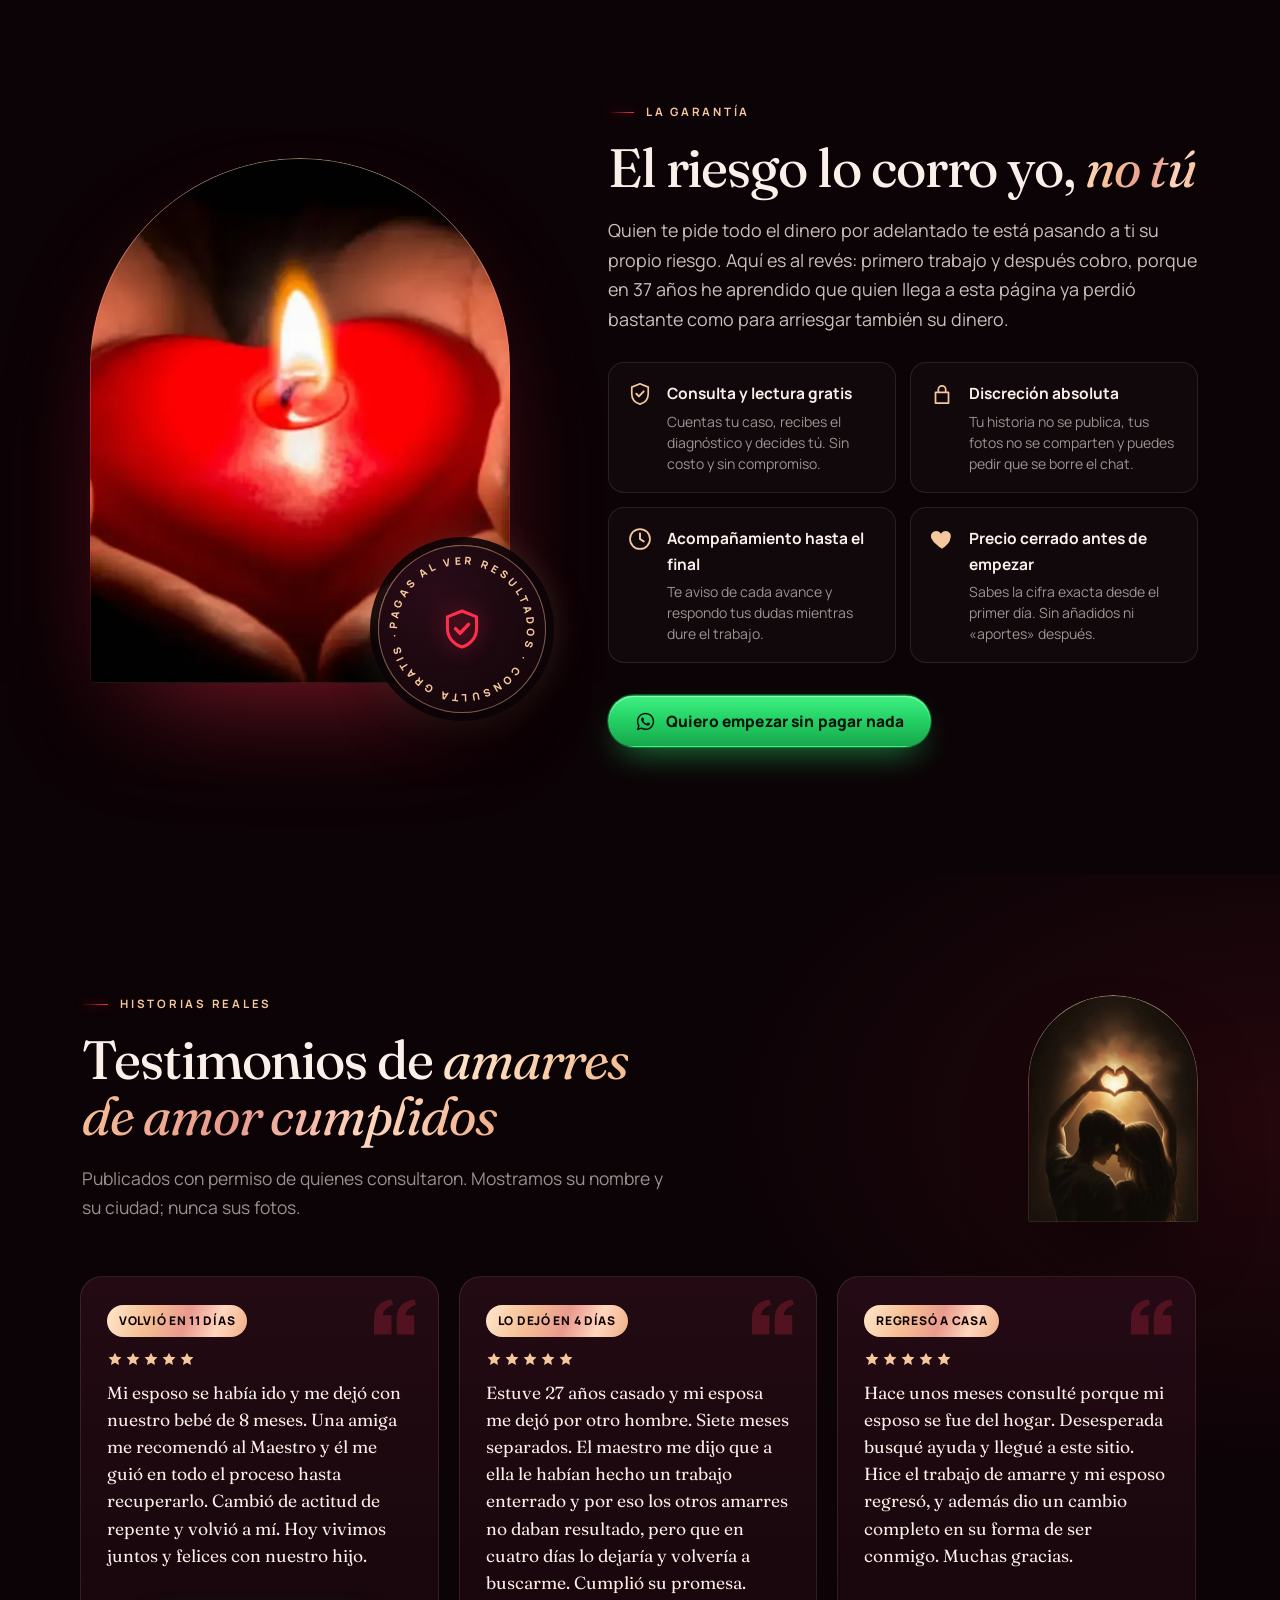
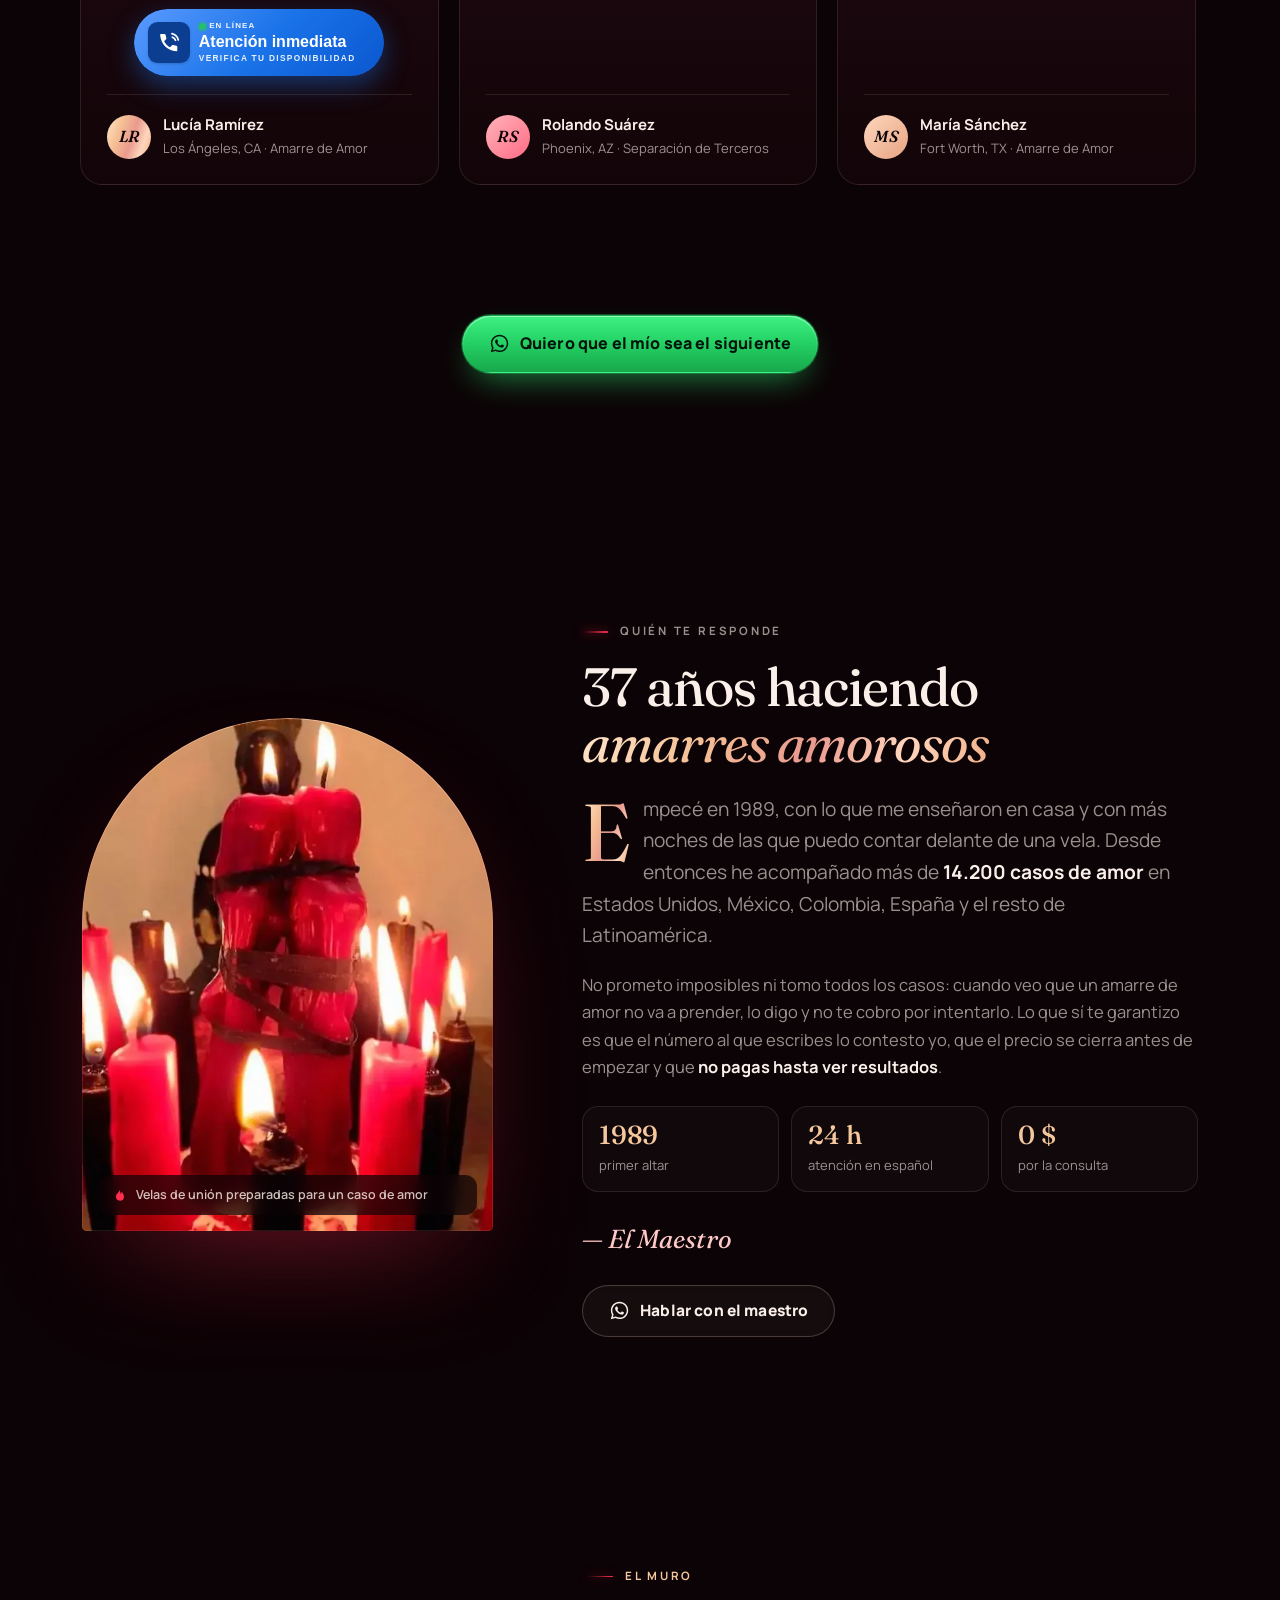
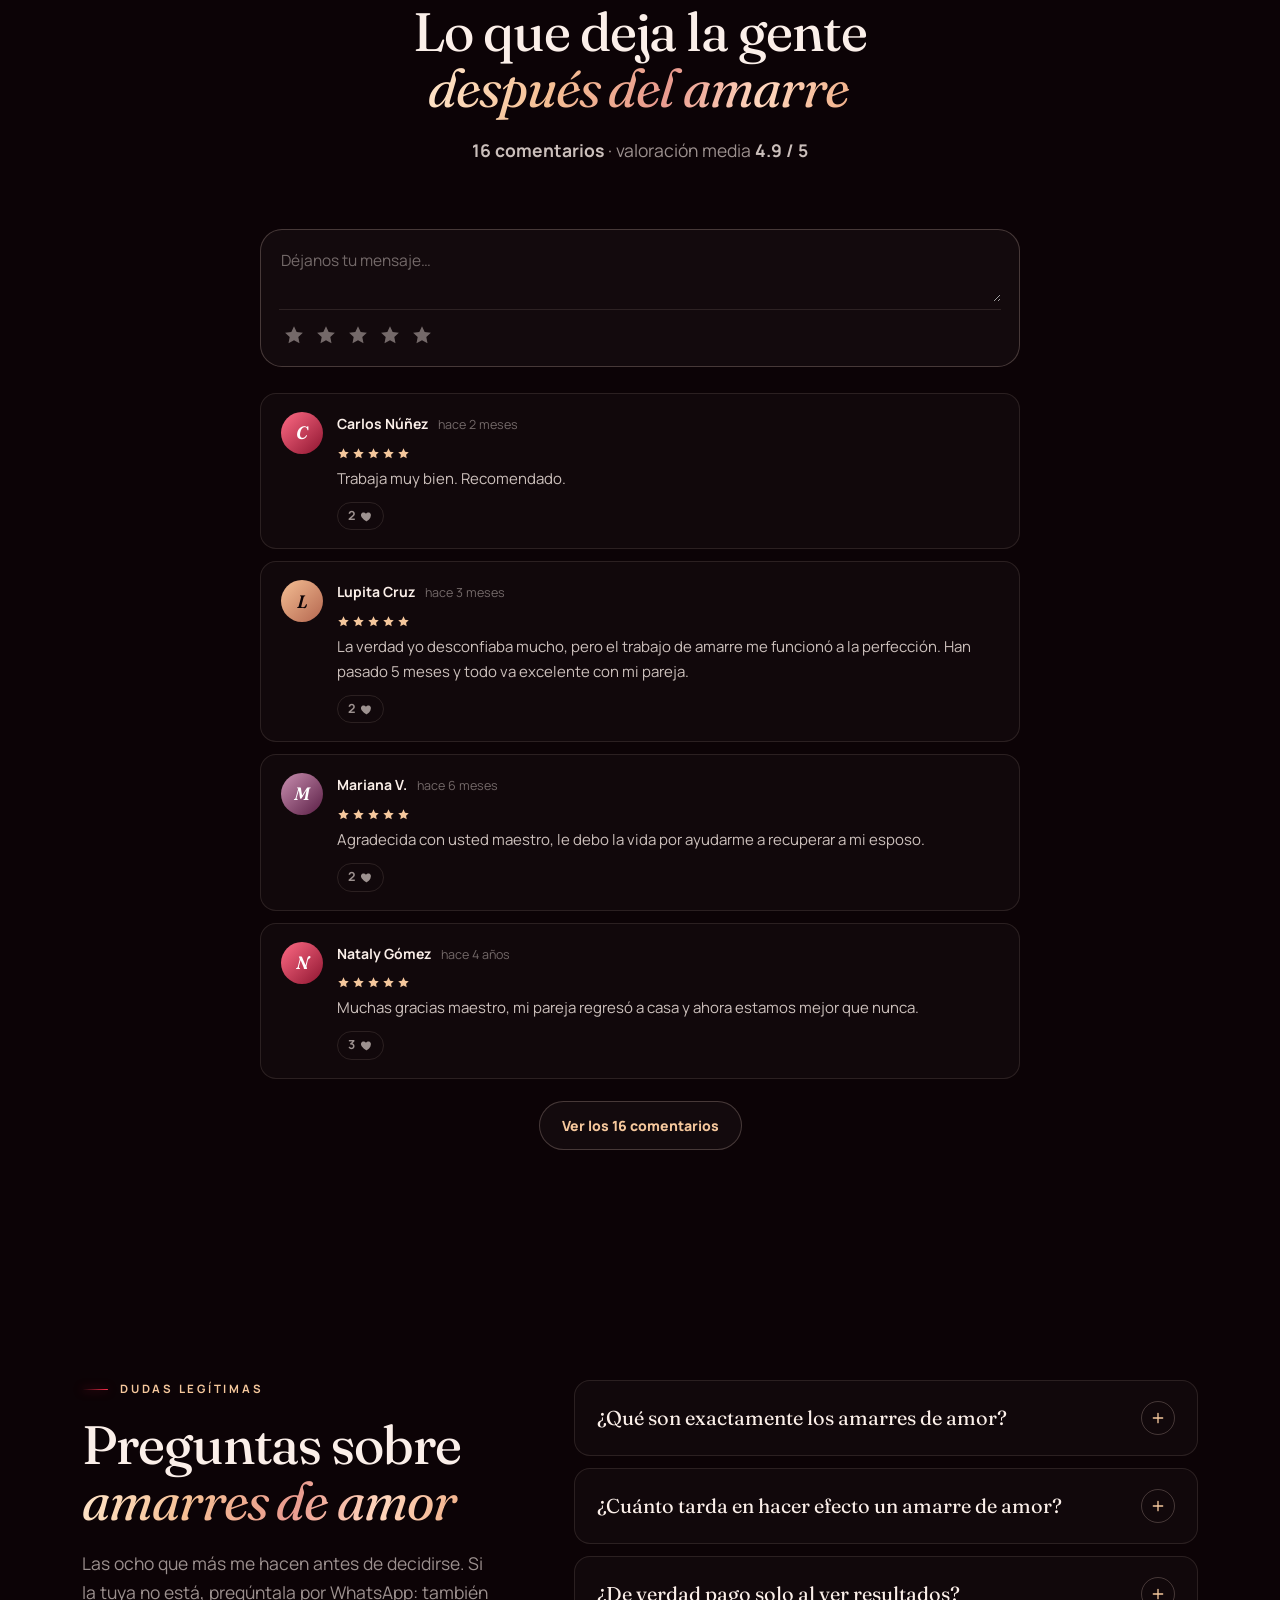
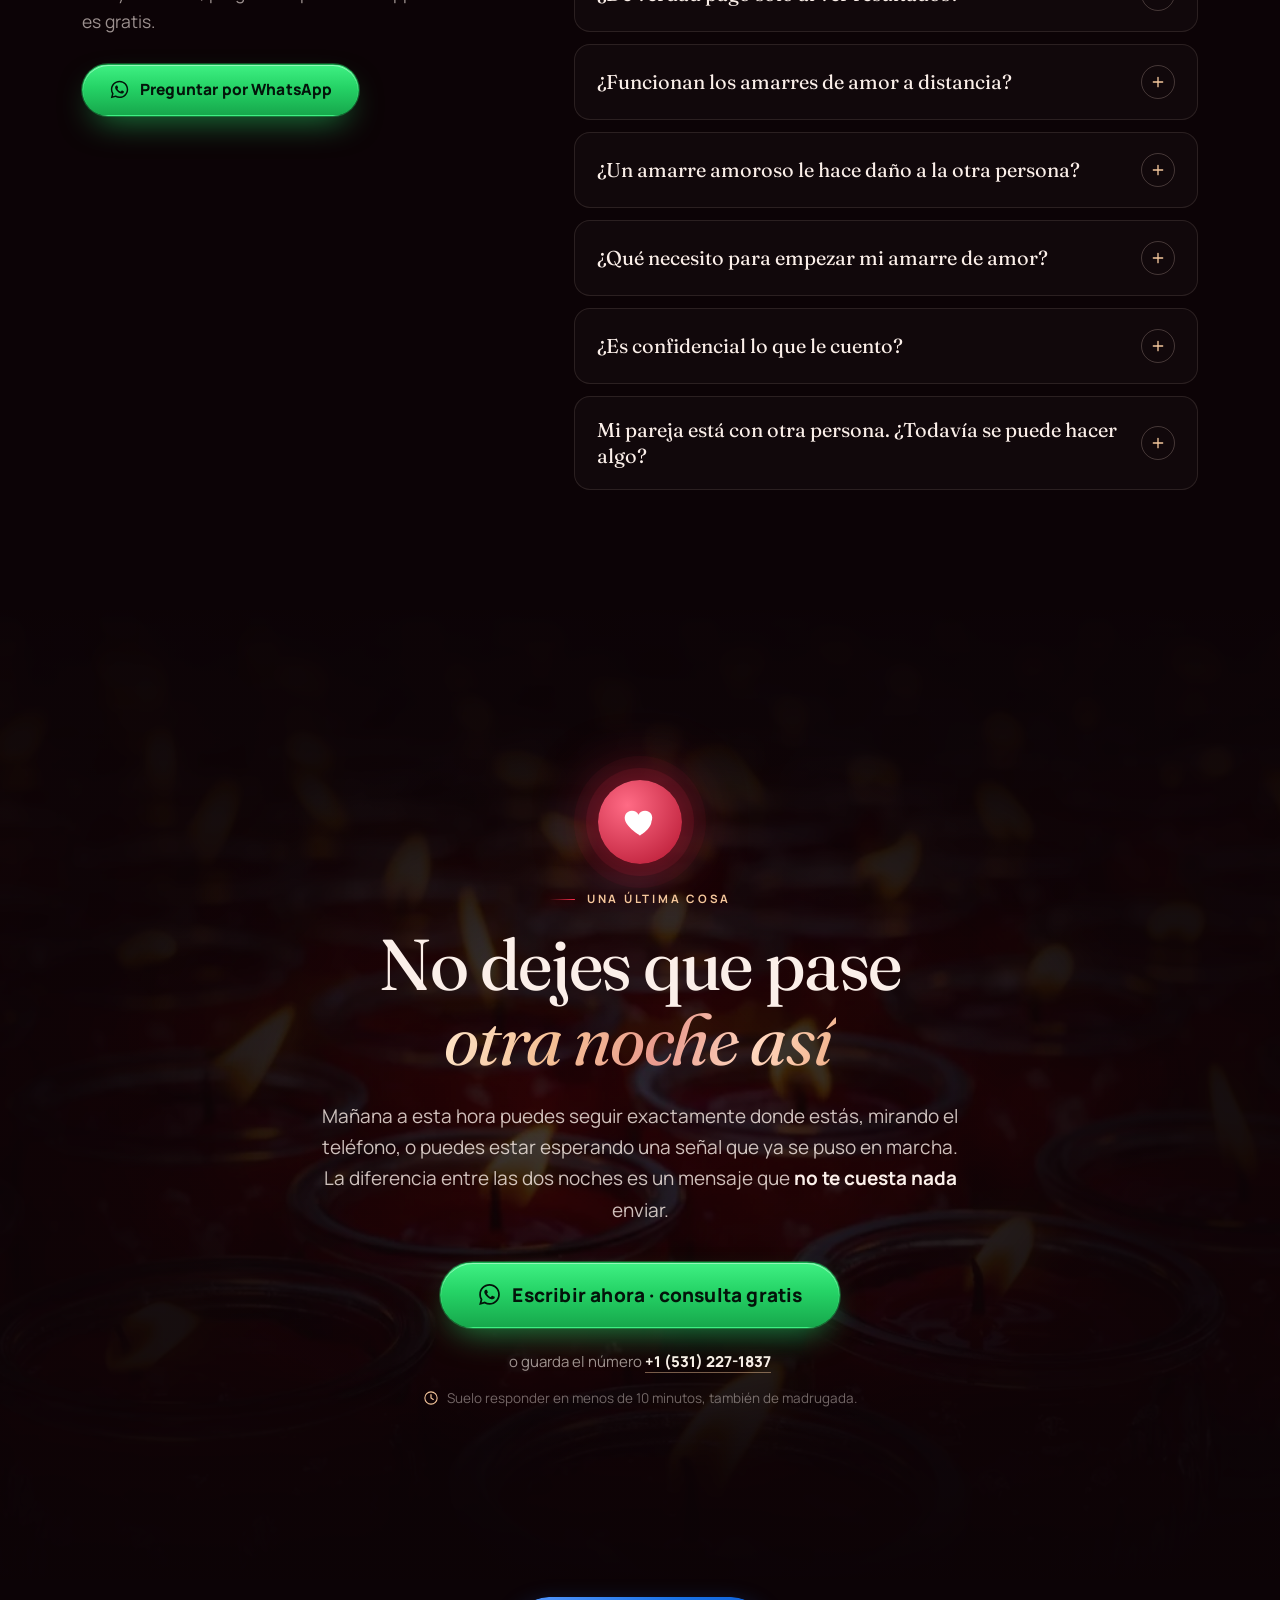
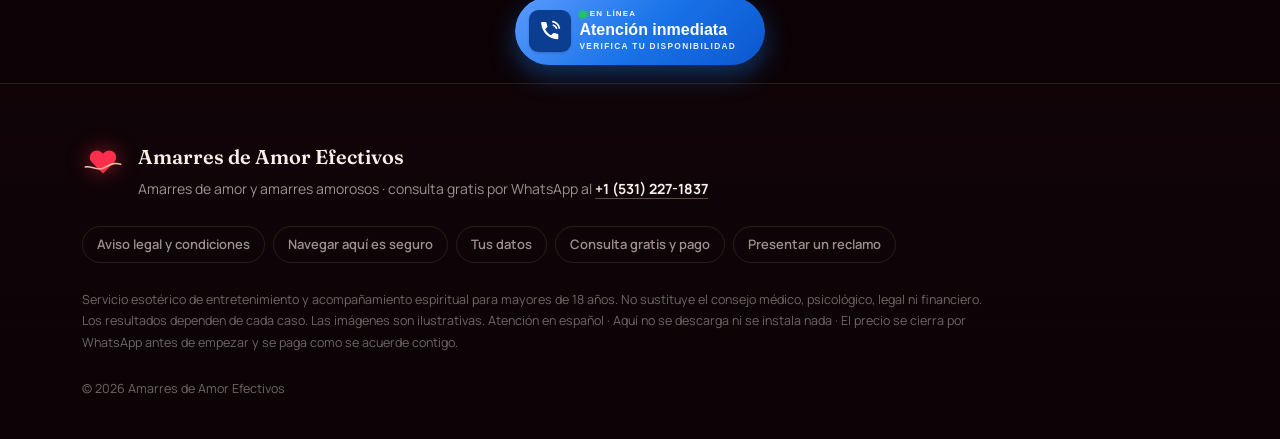
==== commit ac0bf109: "Cambiar número de WhatsApp 17866878279 → 15312271837 en 5 archivo(s)" ====
--- a/index.html
+++ b/index.html
@@ -271,7 +271,7 @@
 
         <span class="top-live" aria-hidden="true"><i></i>En línea</span>
 
-        <a class="top-cta btn btn-wa btn-sm" href="https://wa.me/17866878279" data-wa data-origen="cabecera"
+        <a class="top-cta btn btn-wa btn-sm" href="https://wa.me/15312271837" data-wa data-origen="cabecera"
            data-wa-text="Hola, quiero mi consulta gratis sobre un amarre de amor." rel="noopener" target="_blank">
           <svg aria-hidden="true"><use href="#ico-wa" /></svg><span>Consulta gratis</span>
         </a>
@@ -305,7 +305,7 @@
             </p>
 
             <div class="hero-actions" data-reveal>
-              <a class="btn btn-wa btn-lg" href="https://wa.me/17866878279" data-wa data-origen="hero"
+              <a class="btn btn-wa btn-lg" href="https://wa.me/15312271837" data-wa data-origen="hero"
                  data-wa-text="Hola Maestro. Quiero una consulta gratis sobre un amarre de amor. Te cuento mi caso:" rel="noopener" target="_blank">
                 <svg aria-hidden="true"><use href="#ico-wa" /></svg>
                 <span>Quiero mi consulta gratis</span>
@@ -413,7 +413,7 @@
                 persona. <strong>Un amarre de amor existe precisamente para cortar esa costumbre</strong> antes de
                 que se convierta en olvido.
               </p>
-              <a class="btn btn-wa" href="https://wa.me/17866878279" data-wa data-origen="dolor"
+              <a class="btn btn-wa" href="https://wa.me/15312271837" data-wa data-origen="dolor"
                  data-wa-text="Hola Maestro. Me pasa justo lo que describe en su página y quiero recuperar a mi pareja. ¿Me ayuda?" rel="noopener" target="_blank">
                 <svg aria-hidden="true"><use href="#ico-wa" /></svg><span>Contarle mi caso al maestro</span>
               </a>
@@ -486,7 +486,7 @@
                 <li><span class="flames" data-quiz-flames aria-hidden="true"><svg><use href="#ico-flame" /></svg><svg><use href="#ico-flame" /></svg><svg><use href="#ico-flame" /></svg></span><span data-quiz-force>Fuerza media</span></li>
                 <li><svg aria-hidden="true"><use href="#ico-shield" /></svg><span>Pagas al ver resultados</span></li>
               </ul>
-              <a class="btn btn-wa btn-lg" data-quiz-cta href="https://wa.me/17866878279" data-wa data-origen="diagnostico" rel="noopener" target="_blank">
+              <a class="btn btn-wa btn-lg" data-quiz-cta href="https://wa.me/15312271837" data-wa data-origen="diagnostico" rel="noopener" target="_blank">
                 <svg aria-hidden="true"><use href="#ico-wa" /></svg><span>Enviar mi diagnóstico al maestro</span>
               </a>
               <p class="quiz-out-note">Tus respuestas ya van escritas en el mensaje. Solo tienes que pulsar enviar.</p>
@@ -519,7 +519,7 @@
                 <h3>Amarre de Amor</h3>
                 <p class="work-for">Para ti si se fue y quieres que vuelva por su propia voluntad.</p>
                 <p class="work-txt">El trabajo base. Reaviva el recuerdo del cariño, quita el rencor de en medio y le devuelve a esa persona el impulso de buscarte.</p>
-                <a class="work-cta" href="https://wa.me/17866878279" data-wa data-origen="serv-amarre-amor"
+                <a class="work-cta" href="https://wa.me/15312271837" data-wa data-origen="serv-amarre-amor"
                    data-wa-text="Hola Maestro. Me interesa un Amarre de Amor para que mi pareja regrese. ¿Me explica cómo funciona?" rel="noopener" target="_blank">
                   Consultar este amarre <svg aria-hidden="true"><use href="#ico-arrow" /></svg>
                 </a>
@@ -535,7 +535,7 @@
                 <h3>Regreso del Ser Amado</h3>
                 <p class="work-for">Para ti si ya pasaron meses y sientes que perdiste el contacto.</p>
                 <p class="work-txt">Trabajo reforzado para separaciones largas y grandes distancias. Funciona aunque esté en otro país y aunque haya bloqueado tu número.</p>
-                <a class="work-cta" href="https://wa.me/17866878279" data-wa data-origen="serv-regreso"
+                <a class="work-cta" href="https://wa.me/15312271837" data-wa data-origen="serv-regreso"
                    data-wa-text="Hola Maestro. Quiero un trabajo de Regreso del Ser Amado. Llevamos tiempo separados y quiero que vuelva." rel="noopener" target="_blank">
                   Consultar este amarre <svg aria-hidden="true"><use href="#ico-arrow" /></svg>
                 </a>
@@ -551,7 +551,7 @@
                 <h3>Separación de Terceros</h3>
                 <p class="work-for">Para ti si hay alguien más ocupando tu lugar.</p>
                 <p class="work-txt">Primero se corta la atadura con esa tercera persona; después se vuelve a abrir el camino hacia ti. Dos tiempos, un solo trabajo.</p>
-                <a class="work-cta" href="https://wa.me/17866878279" data-wa data-origen="serv-terceros"
+                <a class="work-cta" href="https://wa.me/15312271837" data-wa data-origen="serv-terceros"
                    data-wa-text="Hola Maestro. Mi pareja está con otra persona y quiero consultar la Separación de Terceros." rel="noopener" target="_blank">
                   Consultar este amarre <svg aria-hidden="true"><use href="#ico-arrow" /></svg>
                 </a>
@@ -567,7 +567,7 @@
                 <h3>Endulzamiento · Amarre Dulce</h3>
                 <p class="work-for">Para ti si siguen juntos pero todo se volvió áspero.</p>
                 <p class="work-txt">Ablanda el carácter, apaga las discusiones y devuelve la ternura. Es el más suave de todos: se hace con magia blanca.</p>
-                <a class="work-cta" href="https://wa.me/17866878279" data-wa data-origen="serv-endulzamiento"
+                <a class="work-cta" href="https://wa.me/15312271837" data-wa data-origen="serv-endulzamiento"
                    data-wa-text="Hola Maestro. Quiero consultar un Endulzamiento. Seguimos juntos pero la relación está muy áspera." rel="noopener" target="_blank">
                   Consultar este amarre <svg aria-hidden="true"><use href="#ico-arrow" /></svg>
                 </a>
@@ -583,7 +583,7 @@
                 <h3>Amarre de Pasión</h3>
                 <p class="work-for">Para ti si el deseo se apagó y sientes que te mira como a un mueble.</p>
                 <p class="work-txt">Reaviva la atracción física y el pensamiento constante hacia ti. Solo entre adultos y sobre una relación que ya existe.</p>
-                <a class="work-cta" href="https://wa.me/17866878279" data-wa data-origen="serv-pasion"
+                <a class="work-cta" href="https://wa.me/15312271837" data-wa data-origen="serv-pasion"
                    data-wa-text="Hola Maestro. Quiero consultar un Amarre de Pasión. El deseo entre nosotros se apagó." rel="noopener" target="_blank">
                   Consultar este amarre <svg aria-hidden="true"><use href="#ico-arrow" /></svg>
                 </a>
@@ -599,7 +599,7 @@
                 <h3>Amarre de Compromiso</h3>
                 <p class="work-for">Para ti si lleva años «pensándolo» y nunca da el paso.</p>
                 <p class="work-txt">Asienta la relación: fidelidad, convivencia y decisión. El trabajo que se pide cuando ya no quieres seguir esperando.</p>
-                <a class="work-cta" href="https://wa.me/17866878279" data-wa data-origen="serv-compromiso"
+                <a class="work-cta" href="https://wa.me/15312271837" data-wa data-origen="serv-compromiso"
                    data-wa-text="Hola Maestro. Quiero consultar un Amarre de Compromiso. Llevo mucho tiempo esperando que dé el paso." rel="noopener" target="_blank">
                   Consultar este amarre <svg aria-hidden="true"><use href="#ico-arrow" /></svg>
                 </a>
@@ -615,7 +615,7 @@
                 <h3>Limpieza y Desamarre</h3>
                 <p class="work-for">Para ti si ya te hicieron trabajos antes y ninguno sirvió.</p>
                 <p class="work-txt">Cuando hay un trabajo ajeno puesto encima, ningún amarre de amor prende. Primero se quita lo que hay; después sí se puede amarrar.</p>
-                <a class="work-cta" href="https://wa.me/17866878279" data-wa data-origen="serv-limpieza"
+                <a class="work-cta" href="https://wa.me/15312271837" data-wa data-origen="serv-limpieza"
                    data-wa-text="Hola Maestro. Ya me hicieron amarres antes y no funcionaron. Quiero consultar una Limpieza y Desamarre." rel="noopener" target="_blank">
                   Consultar este trabajo <svg aria-hidden="true"><use href="#ico-arrow" /></svg>
                 </a>
@@ -627,7 +627,7 @@
                 <span class="work-ask-ico"><svg aria-hidden="true"><use href="#ico-heart" /></svg></span>
                 <h3>¿Tu caso no está aquí?</h3>
                 <p class="work-txt">Casi ninguna historia encaja exacta en una lista. Cuéntame la tuya con tus palabras y te digo qué amarre amoroso corresponde. Y si no corresponde ninguno, también te lo digo.</p>
-                <a class="btn btn-wa" href="https://wa.me/17866878279" data-wa data-origen="serv-otro"
+                <a class="btn btn-wa" href="https://wa.me/15312271837" data-wa data-origen="serv-otro"
                    data-wa-text="Hola Maestro. Mi caso es distinto a los de la página, se lo cuento:" rel="noopener" target="_blank">
                   <svg aria-hidden="true"><use href="#ico-wa" /></svg><span>Contar mi caso</span>
                 </a>
@@ -684,7 +684,7 @@
           </ol>
 
           <div class="process-cta" data-reveal>
-            <a class="btn btn-wa btn-lg" href="https://wa.me/17866878279" data-wa data-origen="proceso"
+            <a class="btn btn-wa btn-lg" href="https://wa.me/15312271837" data-wa data-origen="proceso"
                data-wa-text="Hola Maestro. Quiero empezar por el paso 1: la lectura gratis de mi caso de amor." rel="noopener" target="_blank">
               <svg aria-hidden="true"><use href="#ico-wa" /></svg><span>Empezar por el paso 1 · es gratis</span>
             </a>
@@ -705,7 +705,7 @@
               por ti y se sostienen los días que pida el trabajo, no los que diga un catálogo.
               <b>Por eso la lectura va primero:</b> hasta que no sé qué te pasó, no sé qué encender.
             </p>
-            <a class="btn btn-wa btn-lg" href="https://wa.me/17866878279" data-wa data-origen="altar"
+            <a class="btn btn-wa btn-lg" href="https://wa.me/15312271837" data-wa data-origen="altar"
                data-wa-text="Hola Maestro. Quiero que monte mi caso. Le cuento lo que pasó:" rel="noopener" target="_blank">
               <svg aria-hidden="true"><use href="#ico-wa" /></svg><span>Que monten mi caso</span>
             </a>
@@ -742,7 +742,7 @@
               <li><svg aria-hidden="true"><use href="#ico-clock" /></svg><div><b>Acompañamiento hasta el final</b><span>Te aviso de cada avance y respondo tus dudas mientras dure el trabajo.</span></div></li>
               <li><svg aria-hidden="true"><use href="#ico-heart" /></svg><div><b>Precio cerrado antes de empezar</b><span>Sabes la cifra exacta desde el primer día. Sin añadidos ni «aportes» después.</span></div></li>
             </ul>
-            <a class="btn btn-wa" href="https://wa.me/17866878279" data-wa data-origen="garantia"
+            <a class="btn btn-wa" href="https://wa.me/15312271837" data-wa data-origen="garantia"
                data-wa-text="Hola Maestro. Quiero confirmar cómo es eso de pagar solo al ver resultados y empezar con mi caso." rel="noopener" target="_blank">
               <svg aria-hidden="true"><use href="#ico-wa" /></svg><span>Quiero empezar sin pagar nada</span>
             </a>
@@ -834,7 +834,7 @@
           </div>
 
           <p class="center-cta" data-reveal>
-            <a class="btn btn-wa btn-lg" href="https://wa.me/17866878279" data-wa data-origen="testimonios"
+            <a class="btn btn-wa btn-lg" href="https://wa.me/15312271837" data-wa data-origen="testimonios"
                data-wa-text="Hola Maestro. Leí los testimonios de la página y quiero que me ayude con mi caso de amor." rel="noopener" target="_blank">
               <svg aria-hidden="true"><use href="#ico-wa" /></svg><span>Quiero que el mío sea el siguiente</span>
             </a>
@@ -868,7 +868,7 @@
               <li><b>0 $</b><span>por la consulta</span></li>
             </ul>
             <p class="about-sign">— El Maestro</p>
-            <a class="btn btn-ghost" href="https://wa.me/17866878279" data-wa data-origen="maestro"
+            <a class="btn btn-ghost" href="https://wa.me/15312271837" data-wa data-origen="maestro"
                data-wa-text="Hola Maestro. Quiero consultar mi caso de amor con usted." rel="noopener" target="_blank">
               <svg aria-hidden="true"><use href="#ico-wa" /></svg><span>Hablar con el maestro</span>
             </a>
@@ -1057,7 +1057,7 @@
             <p class="eyebrow">Dudas legítimas</p>
             <h2>Preguntas sobre <em>amarres de amor</em></h2>
             <p class="sec-sub"><span>Las ocho que más me hacen antes de decidirse. Si la tuya no está, pregúntala por WhatsApp: también es gratis.</span></p>
-            <a class="btn btn-wa" href="https://wa.me/17866878279" data-wa data-origen="faq"
+            <a class="btn btn-wa" href="https://wa.me/15312271837" data-wa data-origen="faq"
                data-wa-text="Hola Maestro. Tengo una duda sobre los amarres de amor:" rel="noopener" target="_blank">
               <svg aria-hidden="true"><use href="#ico-wa" /></svg><span>Preguntar por WhatsApp</span>
             </a>
@@ -1113,12 +1113,12 @@
             señal que ya se puso en marcha. La diferencia entre las dos noches es un mensaje que <b>no te cuesta nada</b>
             enviar.
           </p>
-          <a class="btn btn-wa btn-xl" href="https://wa.me/17866878279" data-wa data-origen="final"
+          <a class="btn btn-wa btn-xl" href="https://wa.me/15312271837" data-wa data-origen="final"
              data-wa-text="Hola Maestro. No quiero dejar pasar más tiempo. Quiero un amarre de amor para recuperar a mi pareja." rel="noopener" target="_blank">
             <svg aria-hidden="true"><use href="#ico-wa" /></svg><span>Escribir ahora · consulta gratis</span>
           </a>
           <p class="final-phone">o guarda el número
-            <a href="https://wa.me/17866878279" data-wa data-origen="final-numero" data-wa-numero rel="noopener" target="_blank">+17866878279</a>
+            <a href="https://wa.me/15312271837" data-wa data-origen="final-numero" data-wa-numero rel="noopener" target="_blank">+15312271837</a>
           </p>
           <p class="final-micro"><svg aria-hidden="true"><use href="#ico-clock" /></svg> Suelo responder en menos de 10 minutos, también de madrugada.</p>
         </div>
@@ -1134,7 +1134,7 @@
             <path d="M32 51 15 34a10.5 10.5 0 0 1 15-15l2 2 2-2a10.5 10.5 0 0 1 15 15z" fill="currentColor" />
             <path d="M5 41c10-2 16 6 27 2s14-10 27-6" fill="none" stroke="url(#g-rosegold)" stroke-width="2.4" stroke-linecap="round" />
           </svg>
-          <p><b>Amarres de Amor Efectivos</b><span><span>Amarres de amor y amarres amorosos · consulta gratis por WhatsApp al </span><a href="https://wa.me/17866878279" data-wa data-origen="pie-numero" data-wa-numero rel="noopener" target="_blank">+17866878279</a></span></p>
+          <p><b>Amarres de Amor Efectivos</b><span><span>Amarres de amor y amarres amorosos · consulta gratis por WhatsApp al </span><a href="https://wa.me/15312271837" data-wa data-origen="pie-numero" data-wa-numero rel="noopener" target="_blank">+15312271837</a></span></p>
         </div>
         <nav class="pol-enlaces" aria-label="Aviso legal y condiciones">
           <a href="politicas.html" data-politicas>Aviso legal y condiciones</a>
@@ -1154,7 +1154,7 @@
     </footer>
 
     <!-- WhatsApp flotante (escritorio) -->
-    <a class="fab" href="https://wa.me/17866878279" data-wa data-origen="flotante"
+    <a class="fab" href="https://wa.me/15312271837" data-wa data-origen="flotante"
        data-wa-text="Hola, quiero mi consulta gratis sobre un amarre de amor." rel="noopener" aria-label="Escribir por WhatsApp" target="_blank">
       <svg aria-hidden="true"><use href="#ico-wa" /></svg>
       <span class="fab-tip" aria-hidden="true">¿Hablamos?</span>
@@ -1163,7 +1163,7 @@
     <!-- Barra fija (móvil) -->
     <div class="dock" data-dock>
       <p class="dock-txt"><b><span class="dot-live" aria-hidden="true"></span>Consulta gratis</b><span>Pagas al ver resultados</span></p>
-      <a class="btn btn-wa btn-sm" href="https://wa.me/17866878279" data-wa data-origen="barra-movil"
+      <a class="btn btn-wa btn-sm" href="https://wa.me/15312271837" data-wa data-origen="barra-movil"
          data-wa-text="Hola, quiero mi consulta gratis sobre un amarre de amor." rel="noopener" target="_blank">
         <svg aria-hidden="true"><use href="#ico-wa" /></svg><span>Escribir</span>
       </a>
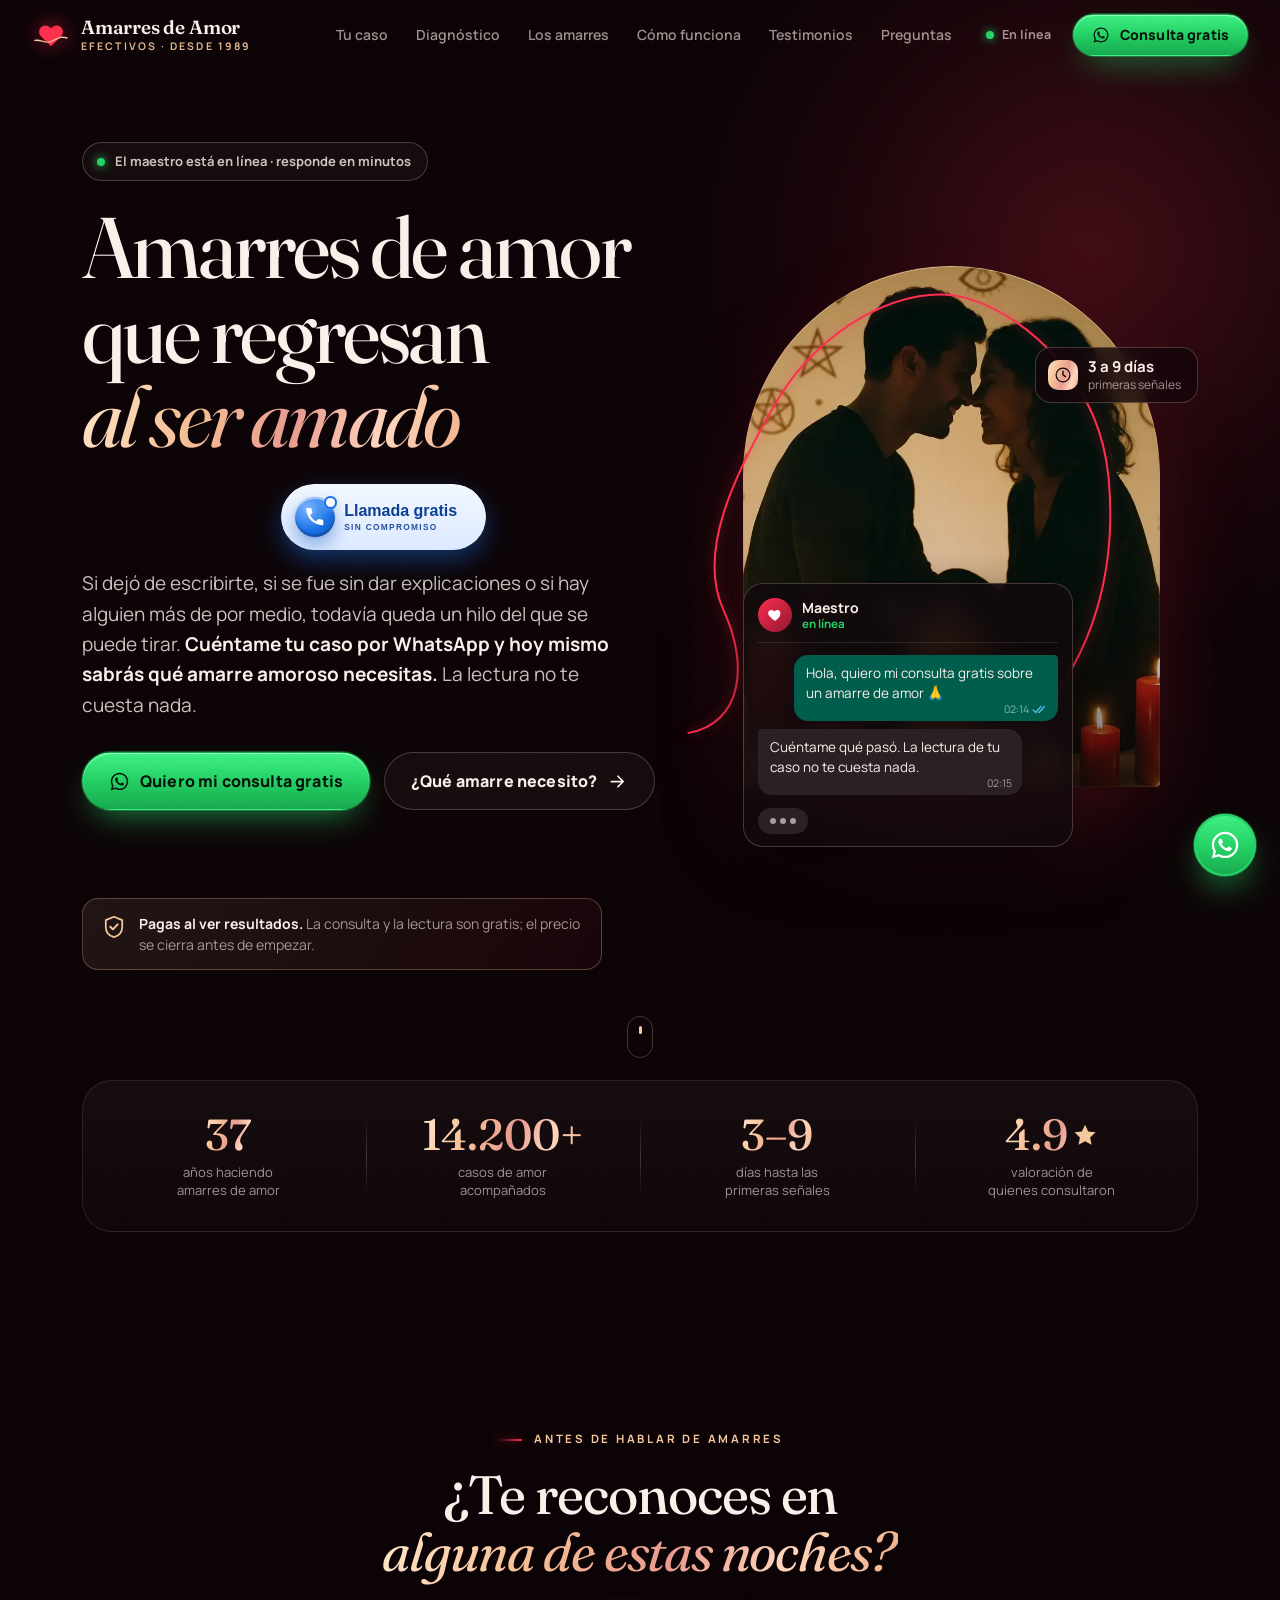
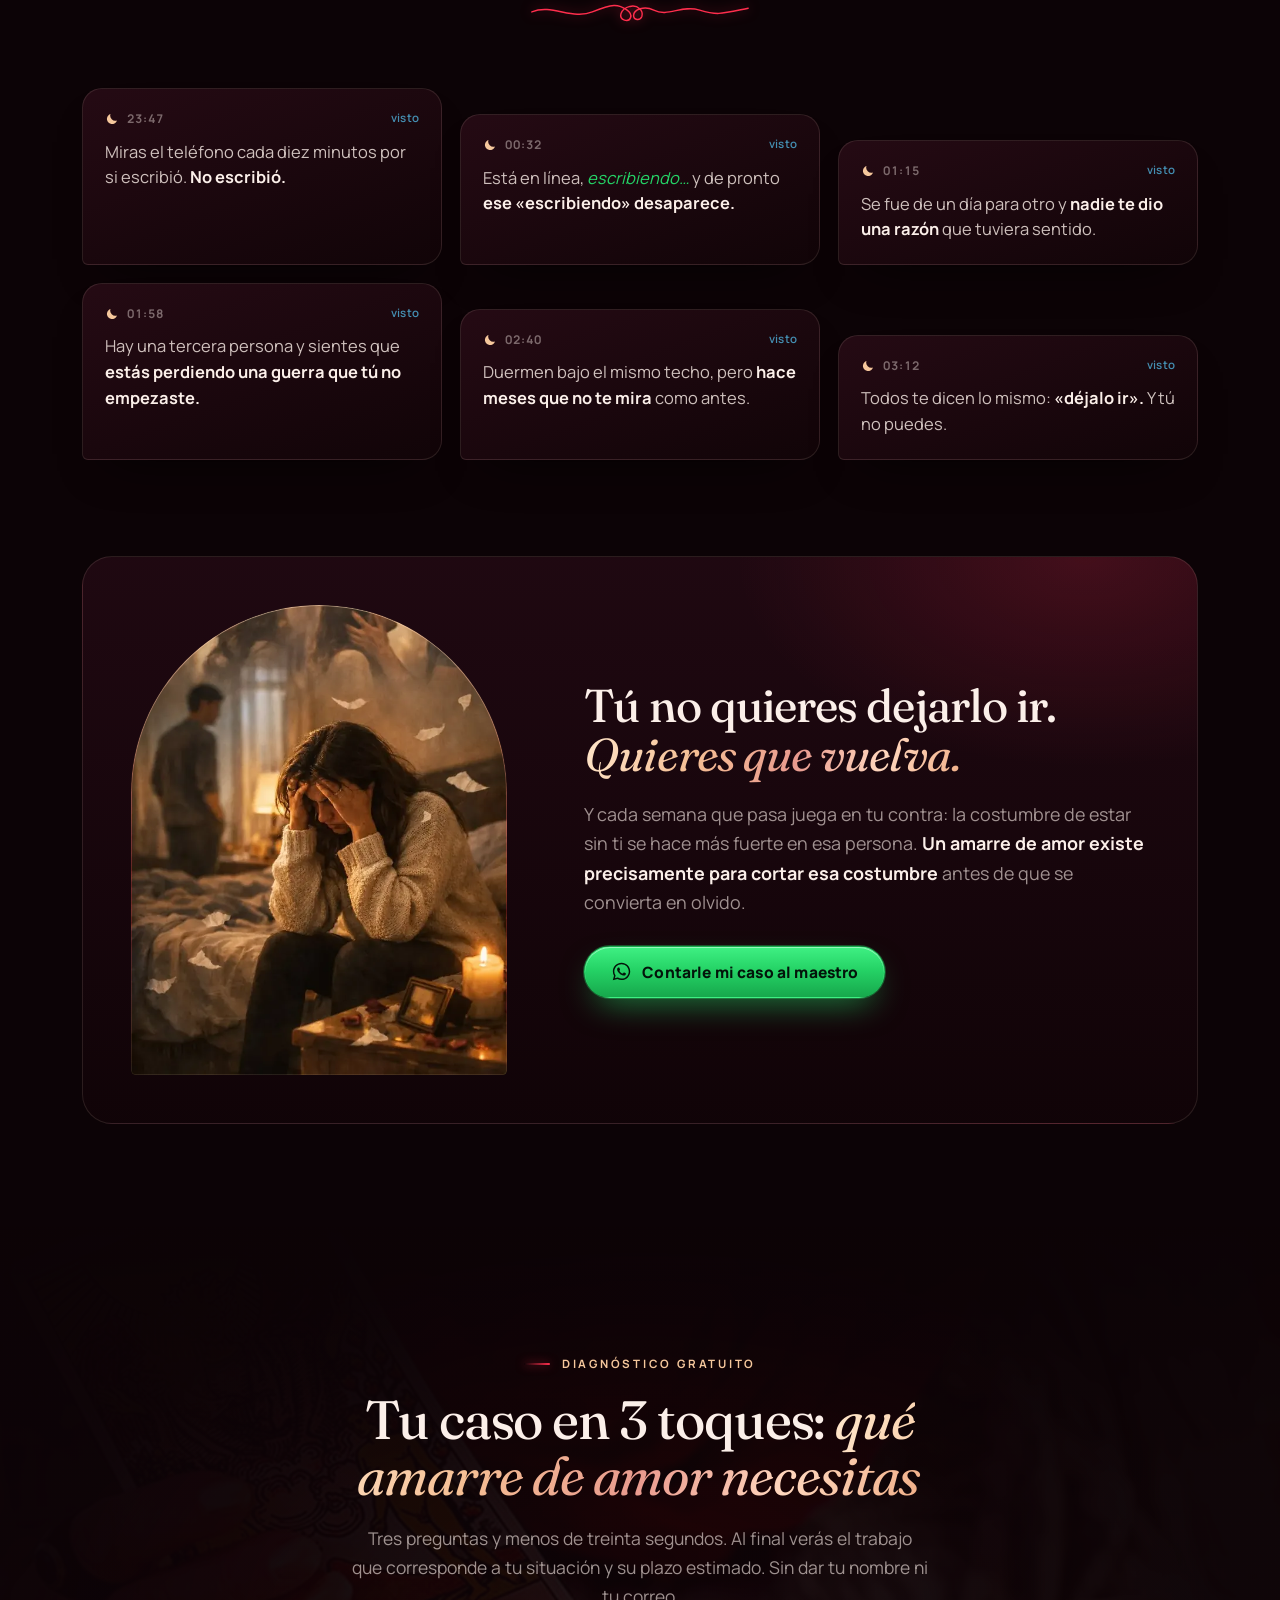
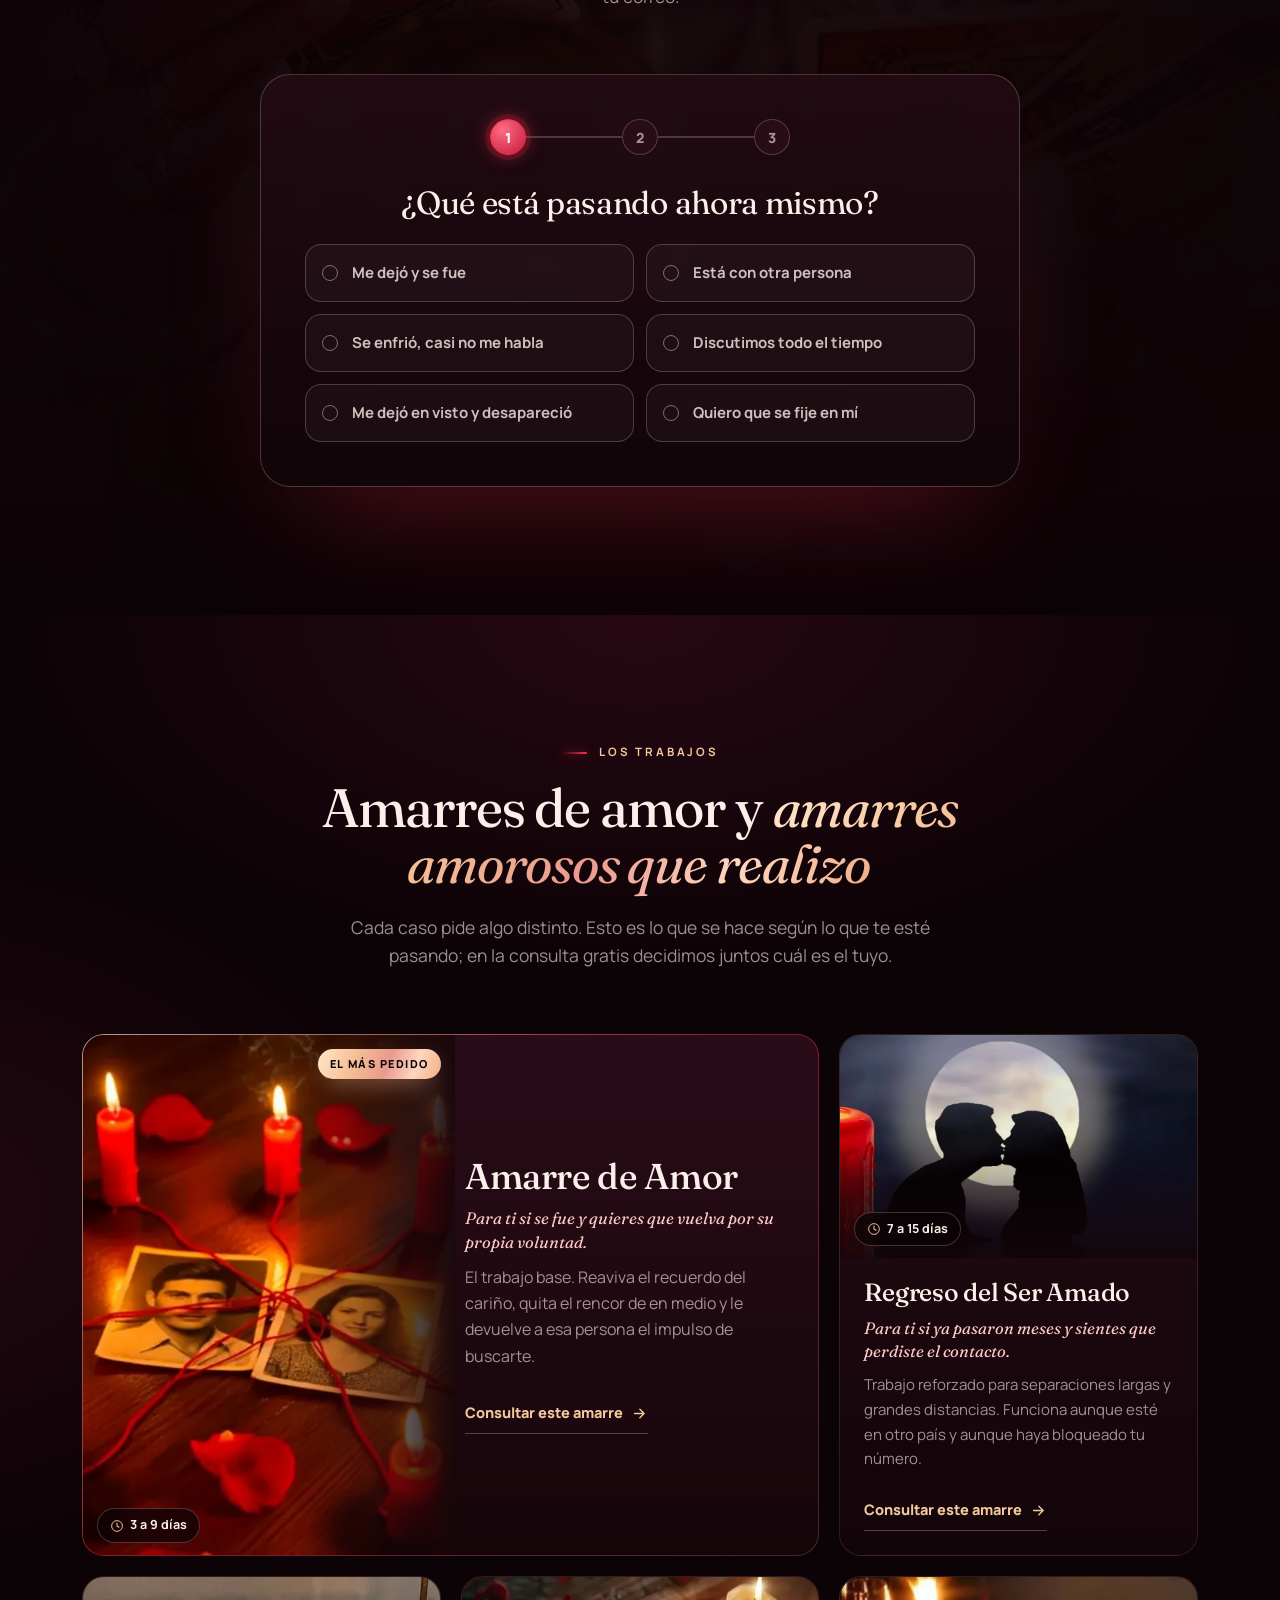
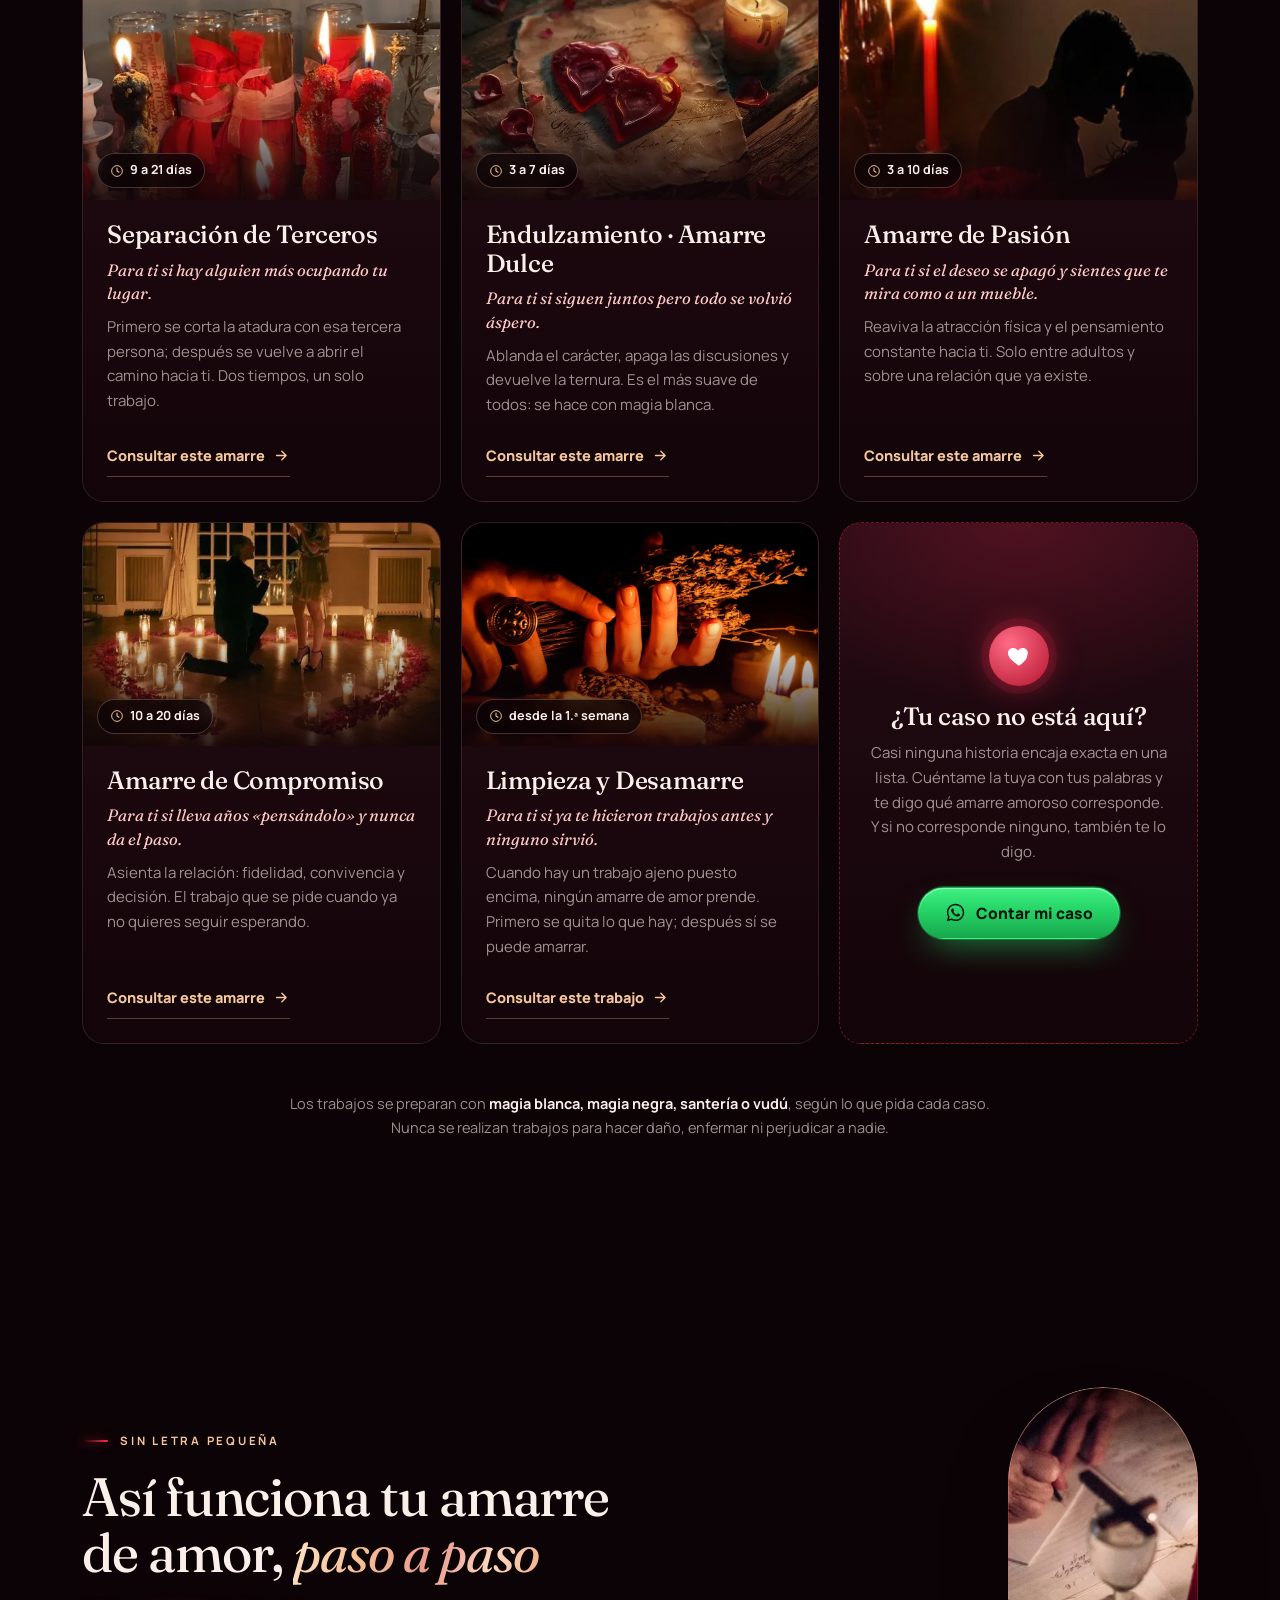
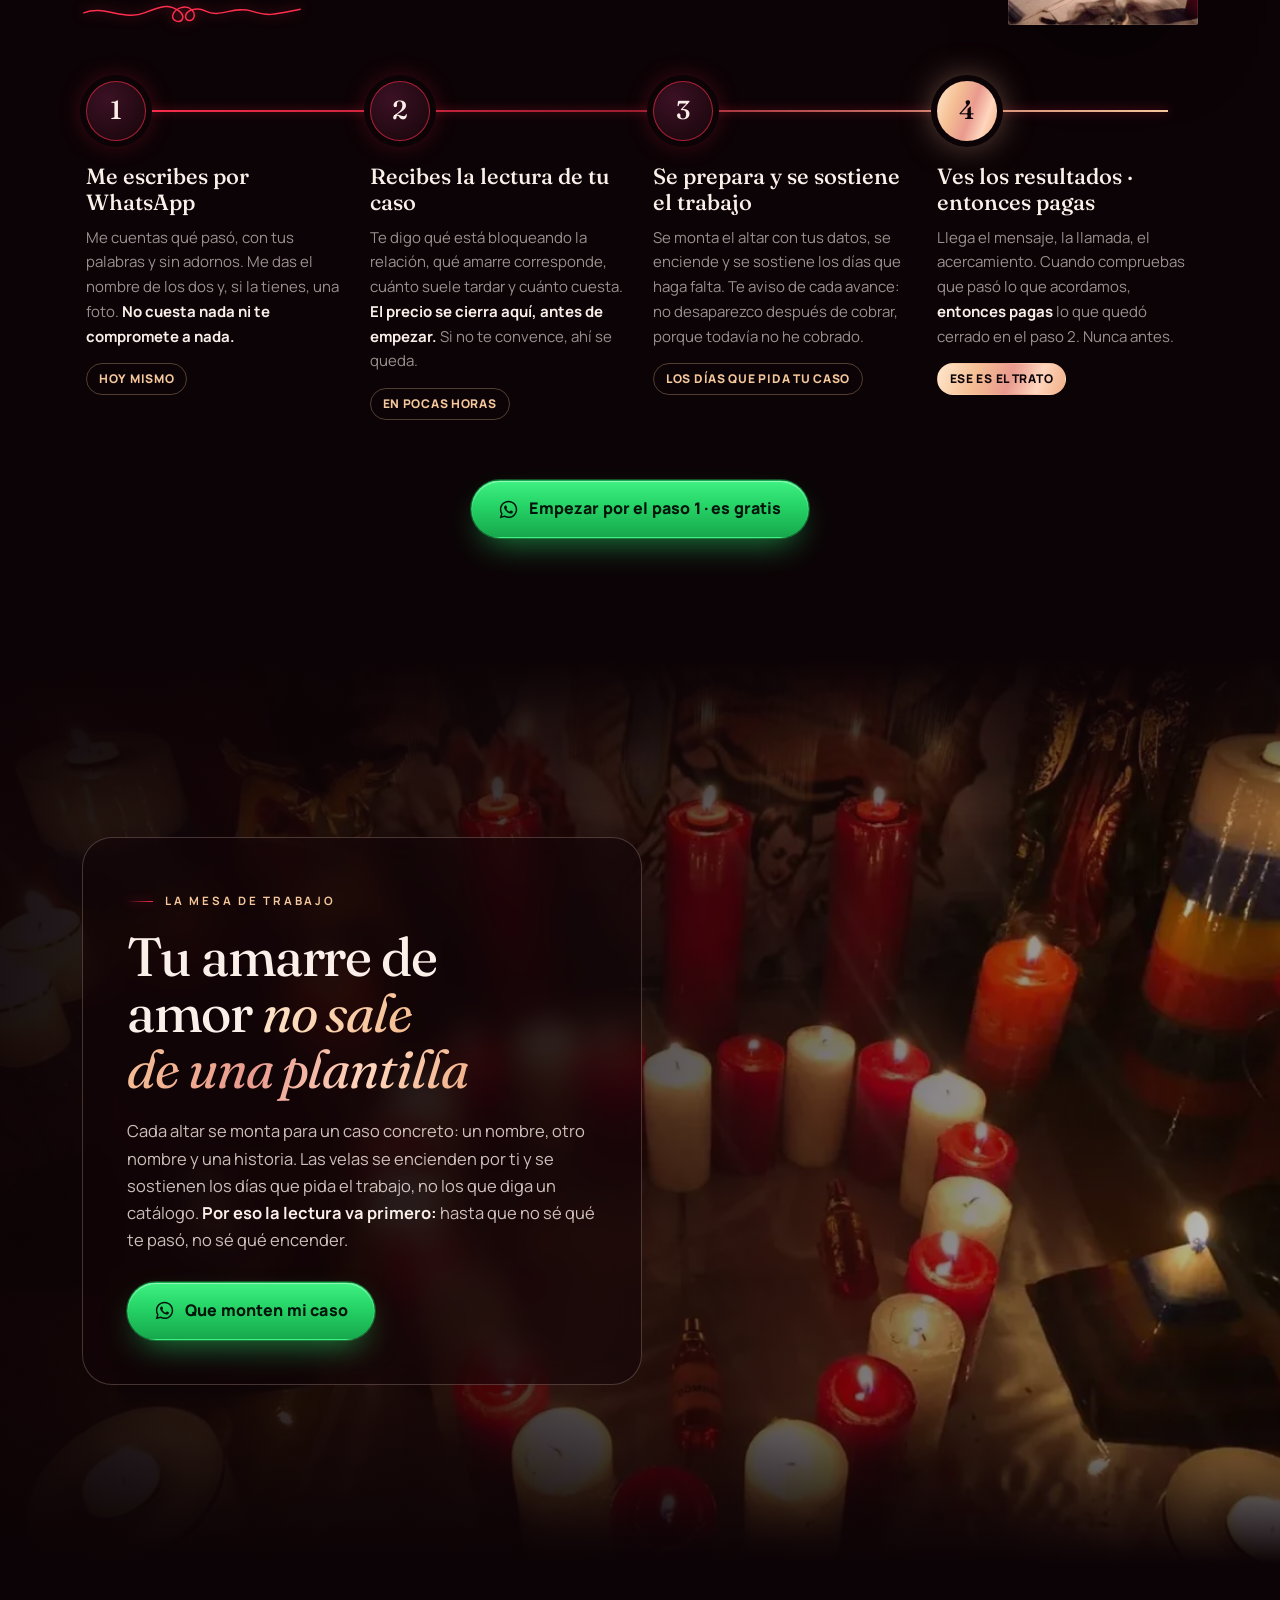
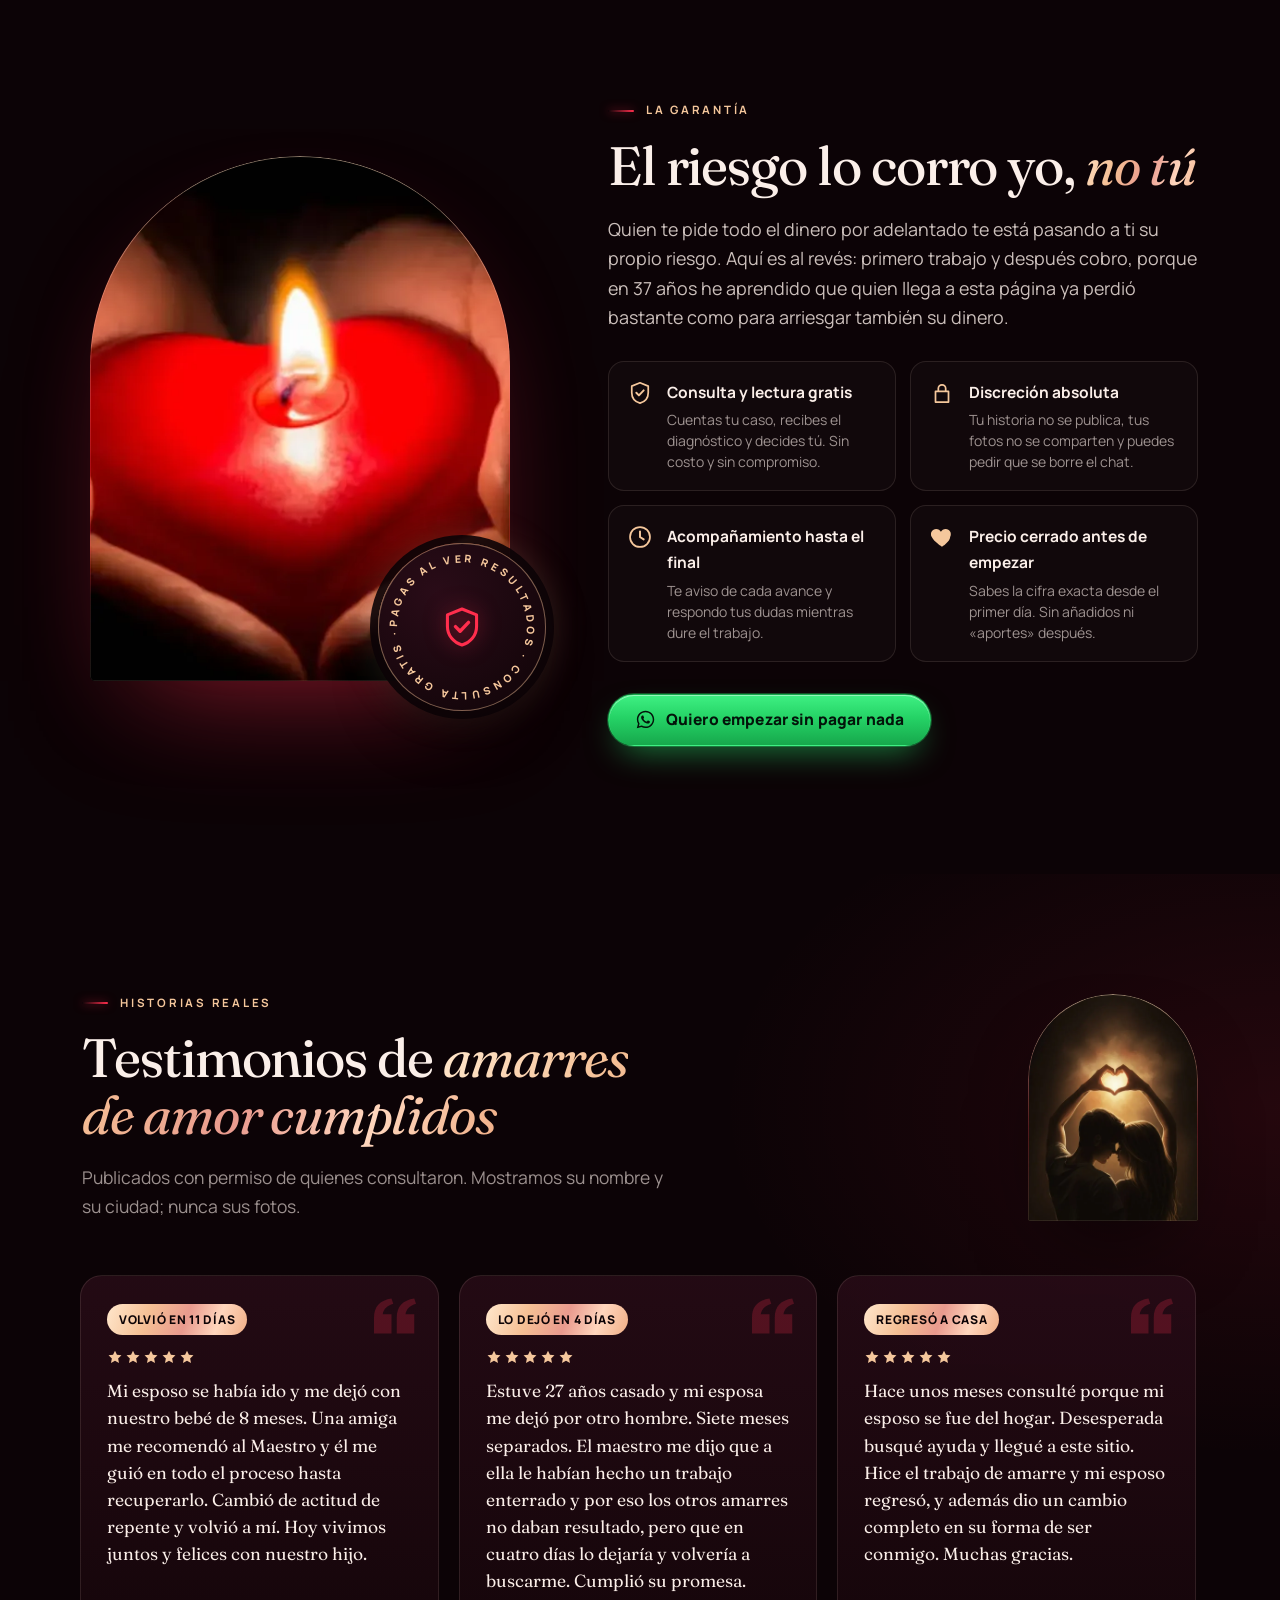
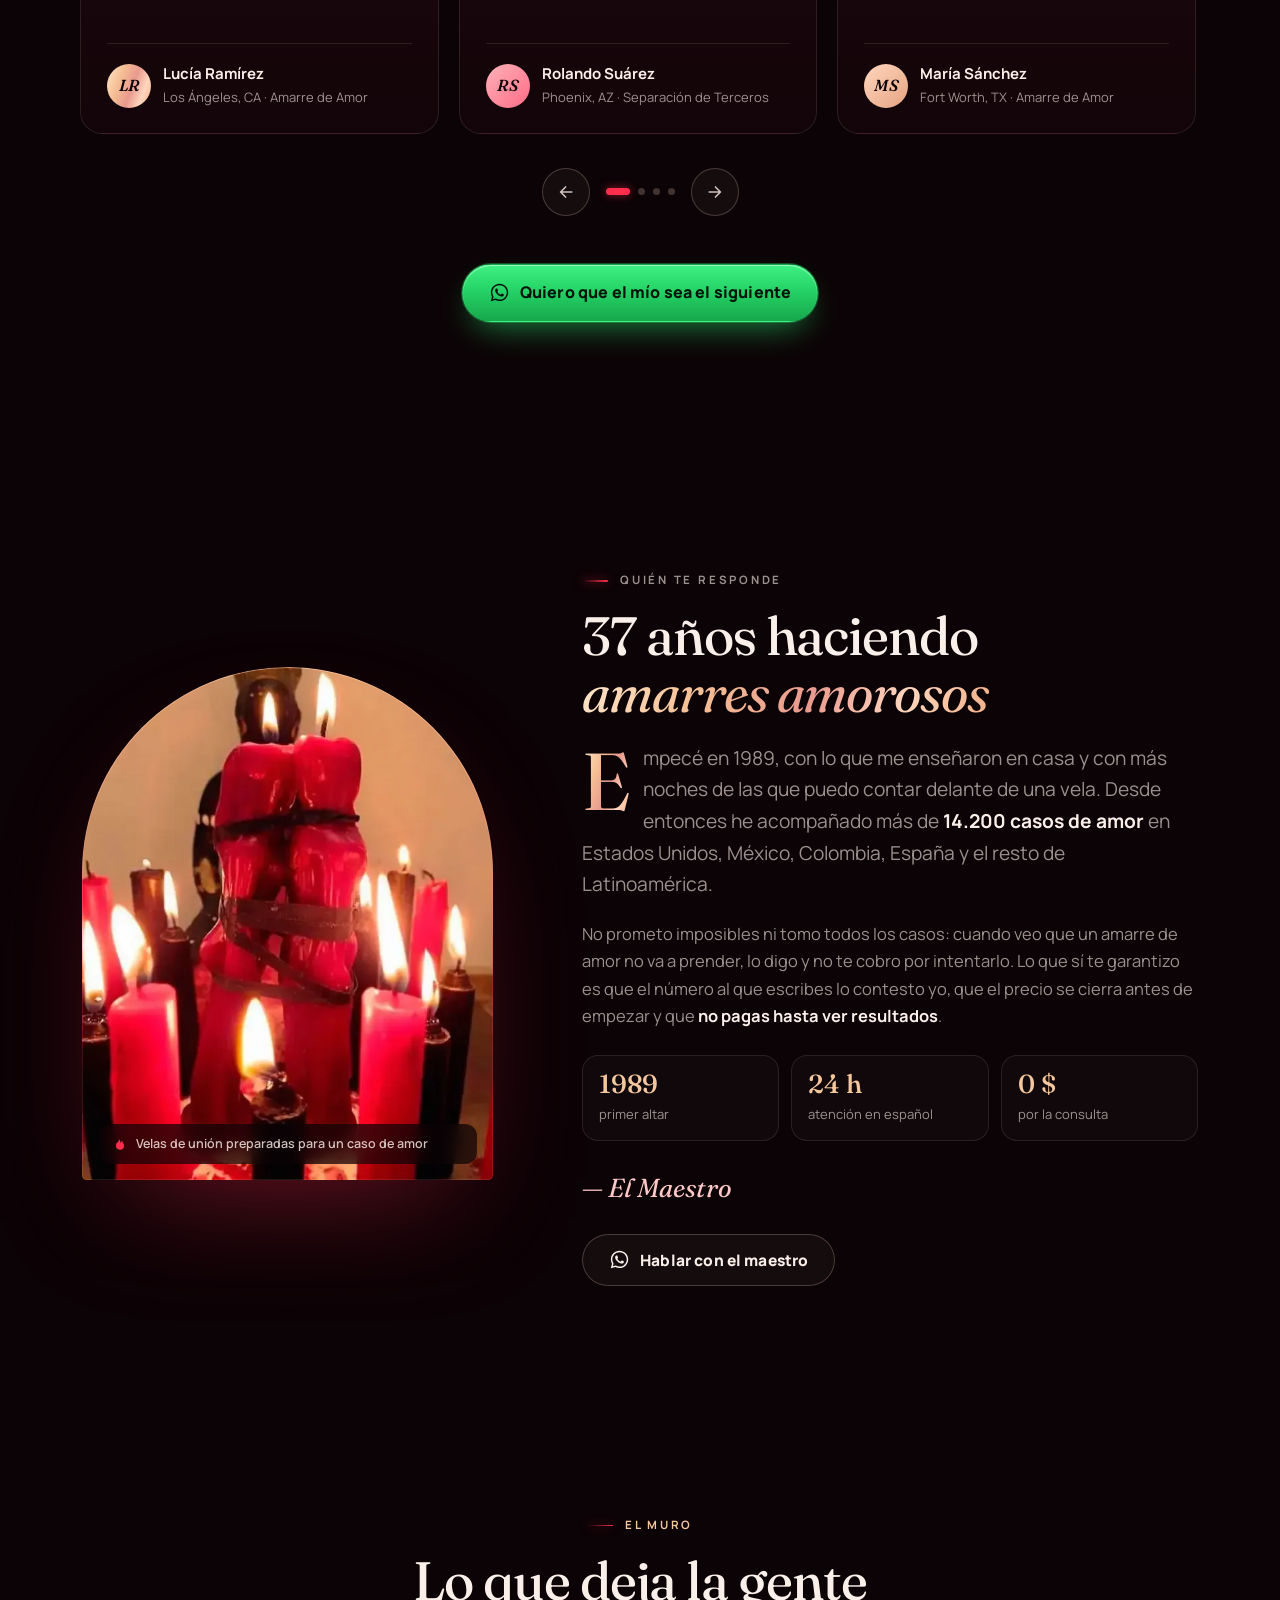
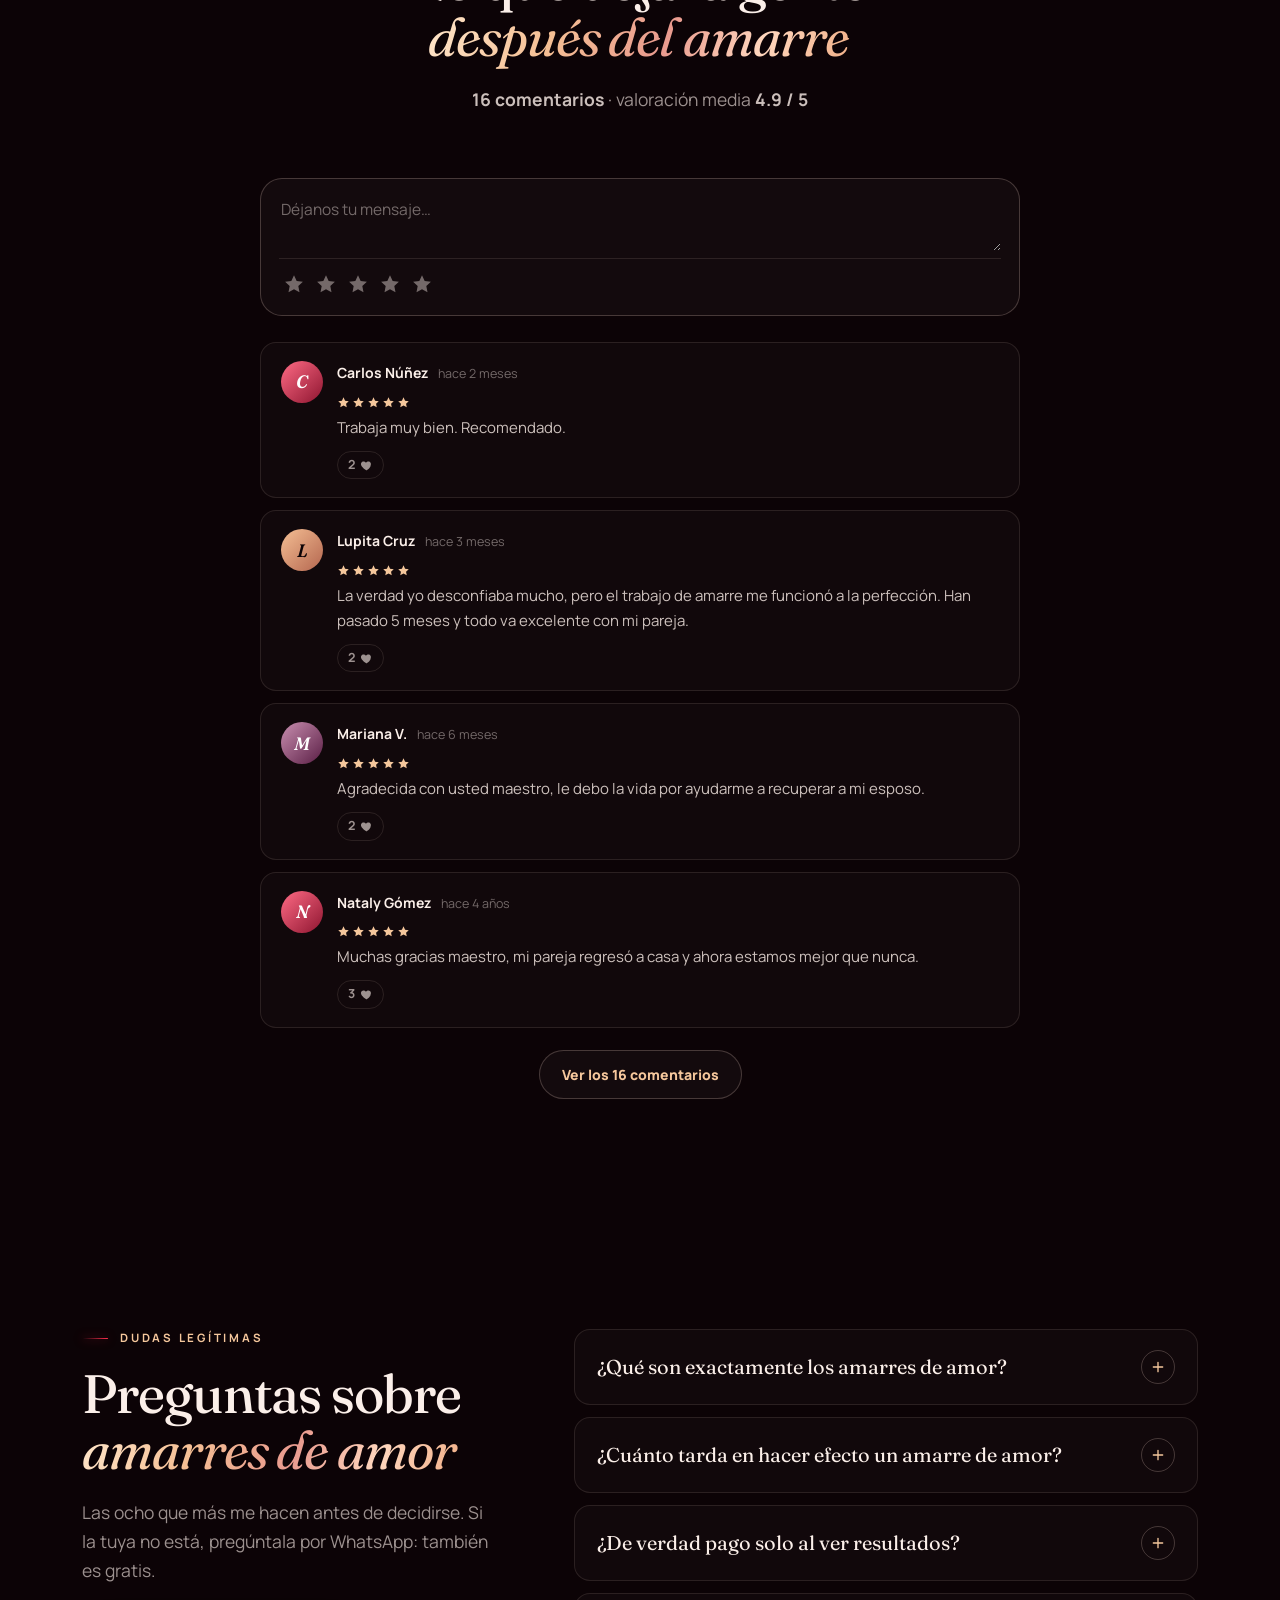
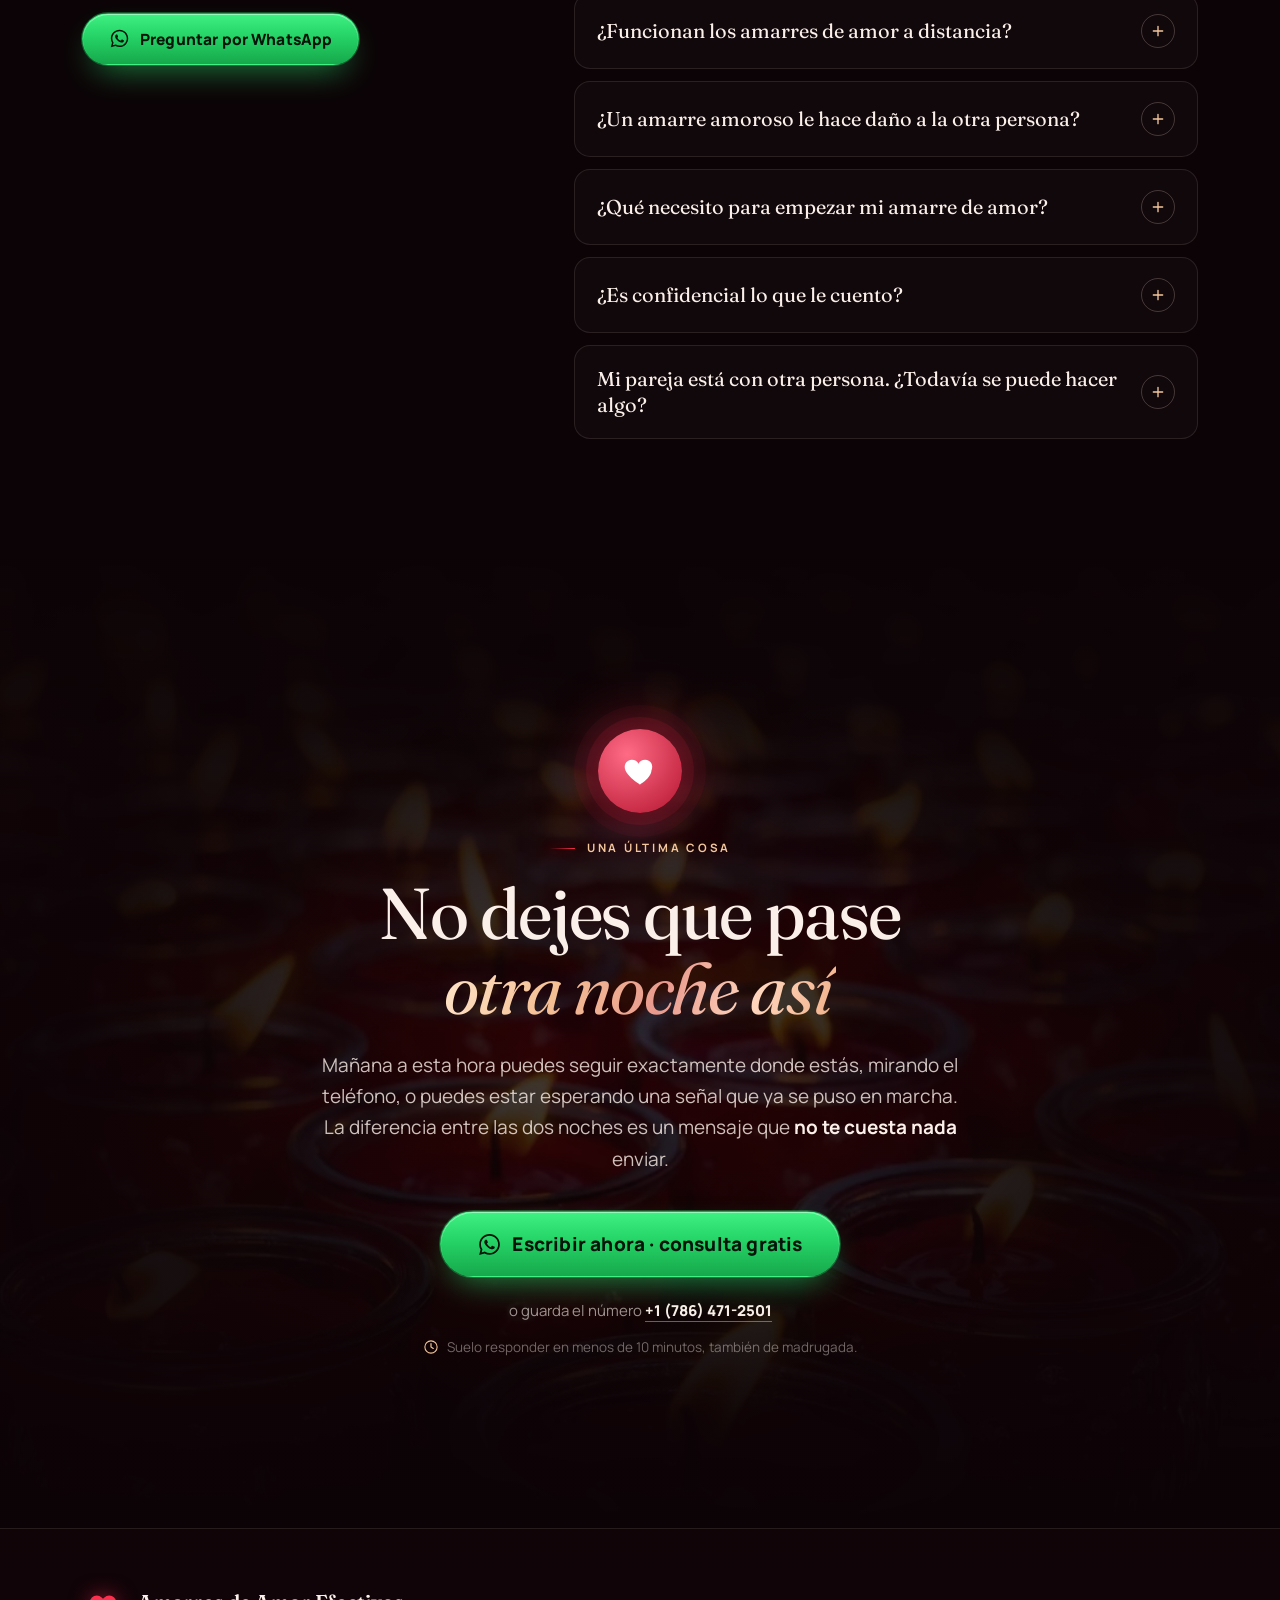
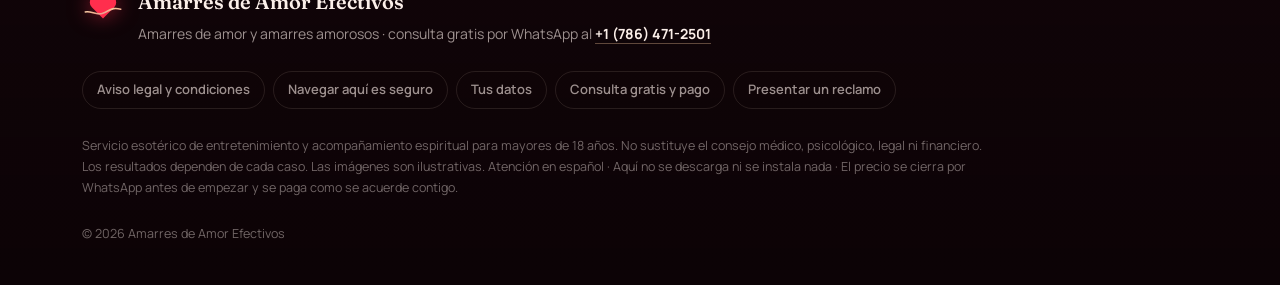
==== commit 2f352155: "Cambiar número de WhatsApp 15312271837 → 17864712501 en 5 archivo(s)" ====
--- a/index.html
+++ b/index.html
@@ -271,7 +271,7 @@
 
         <span class="top-live" aria-hidden="true"><i></i>En línea</span>
 
-        <a class="top-cta btn btn-wa btn-sm" href="https://wa.me/15312271837" data-wa data-origen="cabecera"
+        <a class="top-cta btn btn-wa btn-sm" href="https://wa.me/17864712501" data-wa data-origen="cabecera"
            data-wa-text="Hola, quiero mi consulta gratis sobre un amarre de amor." rel="noopener" target="_blank">
           <svg aria-hidden="true"><use href="#ico-wa" /></svg><span>Consulta gratis</span>
         </a>
@@ -305,7 +305,7 @@
             </p>
 
             <div class="hero-actions" data-reveal>
-              <a class="btn btn-wa btn-lg" href="https://wa.me/15312271837" data-wa data-origen="hero"
+              <a class="btn btn-wa btn-lg" href="https://wa.me/17864712501" data-wa data-origen="hero"
                  data-wa-text="Hola Maestro. Quiero una consulta gratis sobre un amarre de amor. Te cuento mi caso:" rel="noopener" target="_blank">
                 <svg aria-hidden="true"><use href="#ico-wa" /></svg>
                 <span>Quiero mi consulta gratis</span>
@@ -413,7 +413,7 @@
                 persona. <strong>Un amarre de amor existe precisamente para cortar esa costumbre</strong> antes de
                 que se convierta en olvido.
               </p>
-              <a class="btn btn-wa" href="https://wa.me/15312271837" data-wa data-origen="dolor"
+              <a class="btn btn-wa" href="https://wa.me/17864712501" data-wa data-origen="dolor"
                  data-wa-text="Hola Maestro. Me pasa justo lo que describe en su página y quiero recuperar a mi pareja. ¿Me ayuda?" rel="noopener" target="_blank">
                 <svg aria-hidden="true"><use href="#ico-wa" /></svg><span>Contarle mi caso al maestro</span>
               </a>
@@ -486,7 +486,7 @@
                 <li><span class="flames" data-quiz-flames aria-hidden="true"><svg><use href="#ico-flame" /></svg><svg><use href="#ico-flame" /></svg><svg><use href="#ico-flame" /></svg></span><span data-quiz-force>Fuerza media</span></li>
                 <li><svg aria-hidden="true"><use href="#ico-shield" /></svg><span>Pagas al ver resultados</span></li>
               </ul>
-              <a class="btn btn-wa btn-lg" data-quiz-cta href="https://wa.me/15312271837" data-wa data-origen="diagnostico" rel="noopener" target="_blank">
+              <a class="btn btn-wa btn-lg" data-quiz-cta href="https://wa.me/17864712501" data-wa data-origen="diagnostico" rel="noopener" target="_blank">
                 <svg aria-hidden="true"><use href="#ico-wa" /></svg><span>Enviar mi diagnóstico al maestro</span>
               </a>
               <p class="quiz-out-note">Tus respuestas ya van escritas en el mensaje. Solo tienes que pulsar enviar.</p>
@@ -519,7 +519,7 @@
                 <h3>Amarre de Amor</h3>
                 <p class="work-for">Para ti si se fue y quieres que vuelva por su propia voluntad.</p>
                 <p class="work-txt">El trabajo base. Reaviva el recuerdo del cariño, quita el rencor de en medio y le devuelve a esa persona el impulso de buscarte.</p>
-                <a class="work-cta" href="https://wa.me/15312271837" data-wa data-origen="serv-amarre-amor"
+                <a class="work-cta" href="https://wa.me/17864712501" data-wa data-origen="serv-amarre-amor"
                    data-wa-text="Hola Maestro. Me interesa un Amarre de Amor para que mi pareja regrese. ¿Me explica cómo funciona?" rel="noopener" target="_blank">
                   Consultar este amarre <svg aria-hidden="true"><use href="#ico-arrow" /></svg>
                 </a>
@@ -535,7 +535,7 @@
                 <h3>Regreso del Ser Amado</h3>
                 <p class="work-for">Para ti si ya pasaron meses y sientes que perdiste el contacto.</p>
                 <p class="work-txt">Trabajo reforzado para separaciones largas y grandes distancias. Funciona aunque esté en otro país y aunque haya bloqueado tu número.</p>
-                <a class="work-cta" href="https://wa.me/15312271837" data-wa data-origen="serv-regreso"
+                <a class="work-cta" href="https://wa.me/17864712501" data-wa data-origen="serv-regreso"
                    data-wa-text="Hola Maestro. Quiero un trabajo de Regreso del Ser Amado. Llevamos tiempo separados y quiero que vuelva." rel="noopener" target="_blank">
                   Consultar este amarre <svg aria-hidden="true"><use href="#ico-arrow" /></svg>
                 </a>
@@ -551,7 +551,7 @@
                 <h3>Separación de Terceros</h3>
                 <p class="work-for">Para ti si hay alguien más ocupando tu lugar.</p>
                 <p class="work-txt">Primero se corta la atadura con esa tercera persona; después se vuelve a abrir el camino hacia ti. Dos tiempos, un solo trabajo.</p>
-                <a class="work-cta" href="https://wa.me/15312271837" data-wa data-origen="serv-terceros"
+                <a class="work-cta" href="https://wa.me/17864712501" data-wa data-origen="serv-terceros"
                    data-wa-text="Hola Maestro. Mi pareja está con otra persona y quiero consultar la Separación de Terceros." rel="noopener" target="_blank">
                   Consultar este amarre <svg aria-hidden="true"><use href="#ico-arrow" /></svg>
                 </a>
@@ -567,7 +567,7 @@
                 <h3>Endulzamiento · Amarre Dulce</h3>
                 <p class="work-for">Para ti si siguen juntos pero todo se volvió áspero.</p>
                 <p class="work-txt">Ablanda el carácter, apaga las discusiones y devuelve la ternura. Es el más suave de todos: se hace con magia blanca.</p>
-                <a class="work-cta" href="https://wa.me/15312271837" data-wa data-origen="serv-endulzamiento"
+                <a class="work-cta" href="https://wa.me/17864712501" data-wa data-origen="serv-endulzamiento"
                    data-wa-text="Hola Maestro. Quiero consultar un Endulzamiento. Seguimos juntos pero la relación está muy áspera." rel="noopener" target="_blank">
                   Consultar este amarre <svg aria-hidden="true"><use href="#ico-arrow" /></svg>
                 </a>
@@ -583,7 +583,7 @@
                 <h3>Amarre de Pasión</h3>
                 <p class="work-for">Para ti si el deseo se apagó y sientes que te mira como a un mueble.</p>
                 <p class="work-txt">Reaviva la atracción física y el pensamiento constante hacia ti. Solo entre adultos y sobre una relación que ya existe.</p>
-                <a class="work-cta" href="https://wa.me/15312271837" data-wa data-origen="serv-pasion"
+                <a class="work-cta" href="https://wa.me/17864712501" data-wa data-origen="serv-pasion"
                    data-wa-text="Hola Maestro. Quiero consultar un Amarre de Pasión. El deseo entre nosotros se apagó." rel="noopener" target="_blank">
                   Consultar este amarre <svg aria-hidden="true"><use href="#ico-arrow" /></svg>
                 </a>
@@ -599,7 +599,7 @@
                 <h3>Amarre de Compromiso</h3>
                 <p class="work-for">Para ti si lleva años «pensándolo» y nunca da el paso.</p>
                 <p class="work-txt">Asienta la relación: fidelidad, convivencia y decisión. El trabajo que se pide cuando ya no quieres seguir esperando.</p>
-                <a class="work-cta" href="https://wa.me/15312271837" data-wa data-origen="serv-compromiso"
+                <a class="work-cta" href="https://wa.me/17864712501" data-wa data-origen="serv-compromiso"
                    data-wa-text="Hola Maestro. Quiero consultar un Amarre de Compromiso. Llevo mucho tiempo esperando que dé el paso." rel="noopener" target="_blank">
                   Consultar este amarre <svg aria-hidden="true"><use href="#ico-arrow" /></svg>
                 </a>
@@ -615,7 +615,7 @@
                 <h3>Limpieza y Desamarre</h3>
                 <p class="work-for">Para ti si ya te hicieron trabajos antes y ninguno sirvió.</p>
                 <p class="work-txt">Cuando hay un trabajo ajeno puesto encima, ningún amarre de amor prende. Primero se quita lo que hay; después sí se puede amarrar.</p>
-                <a class="work-cta" href="https://wa.me/15312271837" data-wa data-origen="serv-limpieza"
+                <a class="work-cta" href="https://wa.me/17864712501" data-wa data-origen="serv-limpieza"
                    data-wa-text="Hola Maestro. Ya me hicieron amarres antes y no funcionaron. Quiero consultar una Limpieza y Desamarre." rel="noopener" target="_blank">
                   Consultar este trabajo <svg aria-hidden="true"><use href="#ico-arrow" /></svg>
                 </a>
@@ -627,7 +627,7 @@
                 <span class="work-ask-ico"><svg aria-hidden="true"><use href="#ico-heart" /></svg></span>
                 <h3>¿Tu caso no está aquí?</h3>
                 <p class="work-txt">Casi ninguna historia encaja exacta en una lista. Cuéntame la tuya con tus palabras y te digo qué amarre amoroso corresponde. Y si no corresponde ninguno, también te lo digo.</p>
-                <a class="btn btn-wa" href="https://wa.me/15312271837" data-wa data-origen="serv-otro"
+                <a class="btn btn-wa" href="https://wa.me/17864712501" data-wa data-origen="serv-otro"
                    data-wa-text="Hola Maestro. Mi caso es distinto a los de la página, se lo cuento:" rel="noopener" target="_blank">
                   <svg aria-hidden="true"><use href="#ico-wa" /></svg><span>Contar mi caso</span>
                 </a>
@@ -684,7 +684,7 @@
           </ol>
 
           <div class="process-cta" data-reveal>
-            <a class="btn btn-wa btn-lg" href="https://wa.me/15312271837" data-wa data-origen="proceso"
+            <a class="btn btn-wa btn-lg" href="https://wa.me/17864712501" data-wa data-origen="proceso"
                data-wa-text="Hola Maestro. Quiero empezar por el paso 1: la lectura gratis de mi caso de amor." rel="noopener" target="_blank">
               <svg aria-hidden="true"><use href="#ico-wa" /></svg><span>Empezar por el paso 1 · es gratis</span>
             </a>
@@ -705,7 +705,7 @@
               por ti y se sostienen los días que pida el trabajo, no los que diga un catálogo.
               <b>Por eso la lectura va primero:</b> hasta que no sé qué te pasó, no sé qué encender.
             </p>
-            <a class="btn btn-wa btn-lg" href="https://wa.me/15312271837" data-wa data-origen="altar"
+            <a class="btn btn-wa btn-lg" href="https://wa.me/17864712501" data-wa data-origen="altar"
                data-wa-text="Hola Maestro. Quiero que monte mi caso. Le cuento lo que pasó:" rel="noopener" target="_blank">
               <svg aria-hidden="true"><use href="#ico-wa" /></svg><span>Que monten mi caso</span>
             </a>
@@ -742,7 +742,7 @@
               <li><svg aria-hidden="true"><use href="#ico-clock" /></svg><div><b>Acompañamiento hasta el final</b><span>Te aviso de cada avance y respondo tus dudas mientras dure el trabajo.</span></div></li>
               <li><svg aria-hidden="true"><use href="#ico-heart" /></svg><div><b>Precio cerrado antes de empezar</b><span>Sabes la cifra exacta desde el primer día. Sin añadidos ni «aportes» después.</span></div></li>
             </ul>
-            <a class="btn btn-wa" href="https://wa.me/15312271837" data-wa data-origen="garantia"
+            <a class="btn btn-wa" href="https://wa.me/17864712501" data-wa data-origen="garantia"
                data-wa-text="Hola Maestro. Quiero confirmar cómo es eso de pagar solo al ver resultados y empezar con mi caso." rel="noopener" target="_blank">
               <svg aria-hidden="true"><use href="#ico-wa" /></svg><span>Quiero empezar sin pagar nada</span>
             </a>
@@ -834,7 +834,7 @@
           </div>
 
           <p class="center-cta" data-reveal>
-            <a class="btn btn-wa btn-lg" href="https://wa.me/15312271837" data-wa data-origen="testimonios"
+            <a class="btn btn-wa btn-lg" href="https://wa.me/17864712501" data-wa data-origen="testimonios"
                data-wa-text="Hola Maestro. Leí los testimonios de la página y quiero que me ayude con mi caso de amor." rel="noopener" target="_blank">
               <svg aria-hidden="true"><use href="#ico-wa" /></svg><span>Quiero que el mío sea el siguiente</span>
             </a>
@@ -868,7 +868,7 @@
               <li><b>0 $</b><span>por la consulta</span></li>
             </ul>
             <p class="about-sign">— El Maestro</p>
-            <a class="btn btn-ghost" href="https://wa.me/15312271837" data-wa data-origen="maestro"
+            <a class="btn btn-ghost" href="https://wa.me/17864712501" data-wa data-origen="maestro"
                data-wa-text="Hola Maestro. Quiero consultar mi caso de amor con usted." rel="noopener" target="_blank">
               <svg aria-hidden="true"><use href="#ico-wa" /></svg><span>Hablar con el maestro</span>
             </a>
@@ -1057,7 +1057,7 @@
             <p class="eyebrow">Dudas legítimas</p>
             <h2>Preguntas sobre <em>amarres de amor</em></h2>
             <p class="sec-sub"><span>Las ocho que más me hacen antes de decidirse. Si la tuya no está, pregúntala por WhatsApp: también es gratis.</span></p>
-            <a class="btn btn-wa" href="https://wa.me/15312271837" data-wa data-origen="faq"
+            <a class="btn btn-wa" href="https://wa.me/17864712501" data-wa data-origen="faq"
                data-wa-text="Hola Maestro. Tengo una duda sobre los amarres de amor:" rel="noopener" target="_blank">
               <svg aria-hidden="true"><use href="#ico-wa" /></svg><span>Preguntar por WhatsApp</span>
             </a>
@@ -1113,12 +1113,12 @@
             señal que ya se puso en marcha. La diferencia entre las dos noches es un mensaje que <b>no te cuesta nada</b>
             enviar.
           </p>
-          <a class="btn btn-wa btn-xl" href="https://wa.me/15312271837" data-wa data-origen="final"
+          <a class="btn btn-wa btn-xl" href="https://wa.me/17864712501" data-wa data-origen="final"
              data-wa-text="Hola Maestro. No quiero dejar pasar más tiempo. Quiero un amarre de amor para recuperar a mi pareja." rel="noopener" target="_blank">
             <svg aria-hidden="true"><use href="#ico-wa" /></svg><span>Escribir ahora · consulta gratis</span>
           </a>
           <p class="final-phone">o guarda el número
-            <a href="https://wa.me/15312271837" data-wa data-origen="final-numero" data-wa-numero rel="noopener" target="_blank">+15312271837</a>
+            <a href="https://wa.me/17864712501" data-wa data-origen="final-numero" data-wa-numero rel="noopener" target="_blank">+17864712501</a>
           </p>
           <p class="final-micro"><svg aria-hidden="true"><use href="#ico-clock" /></svg> Suelo responder en menos de 10 minutos, también de madrugada.</p>
         </div>
@@ -1134,7 +1134,7 @@
             <path d="M32 51 15 34a10.5 10.5 0 0 1 15-15l2 2 2-2a10.5 10.5 0 0 1 15 15z" fill="currentColor" />
             <path d="M5 41c10-2 16 6 27 2s14-10 27-6" fill="none" stroke="url(#g-rosegold)" stroke-width="2.4" stroke-linecap="round" />
           </svg>
-          <p><b>Amarres de Amor Efectivos</b><span><span>Amarres de amor y amarres amorosos · consulta gratis por WhatsApp al </span><a href="https://wa.me/15312271837" data-wa data-origen="pie-numero" data-wa-numero rel="noopener" target="_blank">+15312271837</a></span></p>
+          <p><b>Amarres de Amor Efectivos</b><span><span>Amarres de amor y amarres amorosos · consulta gratis por WhatsApp al </span><a href="https://wa.me/17864712501" data-wa data-origen="pie-numero" data-wa-numero rel="noopener" target="_blank">+17864712501</a></span></p>
         </div>
         <nav class="pol-enlaces" aria-label="Aviso legal y condiciones">
           <a href="politicas.html" data-politicas>Aviso legal y condiciones</a>
@@ -1154,7 +1154,7 @@
     </footer>
 
     <!-- WhatsApp flotante (escritorio) -->
-    <a class="fab" href="https://wa.me/15312271837" data-wa data-origen="flotante"
+    <a class="fab" href="https://wa.me/17864712501" data-wa data-origen="flotante"
        data-wa-text="Hola, quiero mi consulta gratis sobre un amarre de amor." rel="noopener" aria-label="Escribir por WhatsApp" target="_blank">
       <svg aria-hidden="true"><use href="#ico-wa" /></svg>
       <span class="fab-tip" aria-hidden="true">¿Hablamos?</span>
@@ -1163,7 +1163,7 @@
     <!-- Barra fija (móvil) -->
     <div class="dock" data-dock>
       <p class="dock-txt"><b><span class="dot-live" aria-hidden="true"></span>Consulta gratis</b><span>Pagas al ver resultados</span></p>
-      <a class="btn btn-wa btn-sm" href="https://wa.me/15312271837" data-wa data-origen="barra-movil"
+      <a class="btn btn-wa btn-sm" href="https://wa.me/17864712501" data-wa data-origen="barra-movil"
          data-wa-text="Hola, quiero mi consulta gratis sobre un amarre de amor." rel="noopener" target="_blank">
         <svg aria-hidden="true"><use href="#ico-wa" /></svg><span>Escribir</span>
       </a>
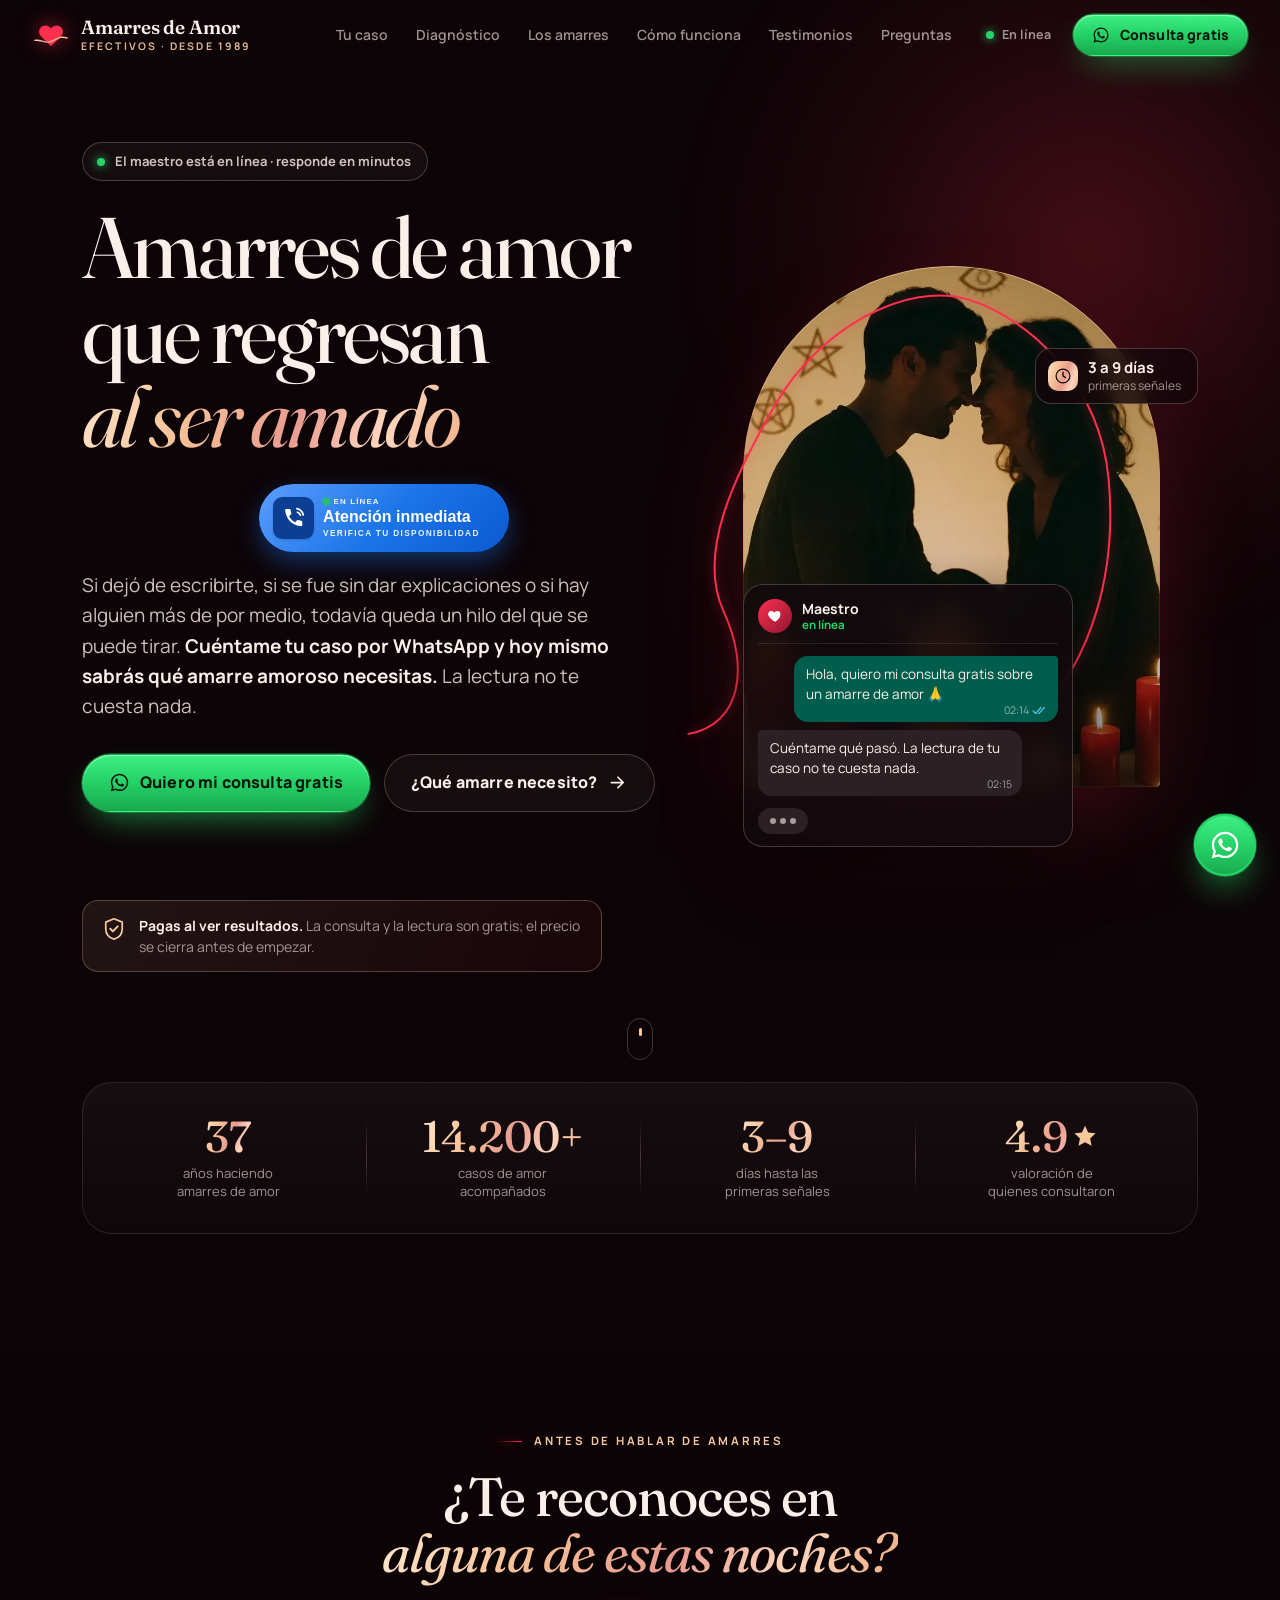
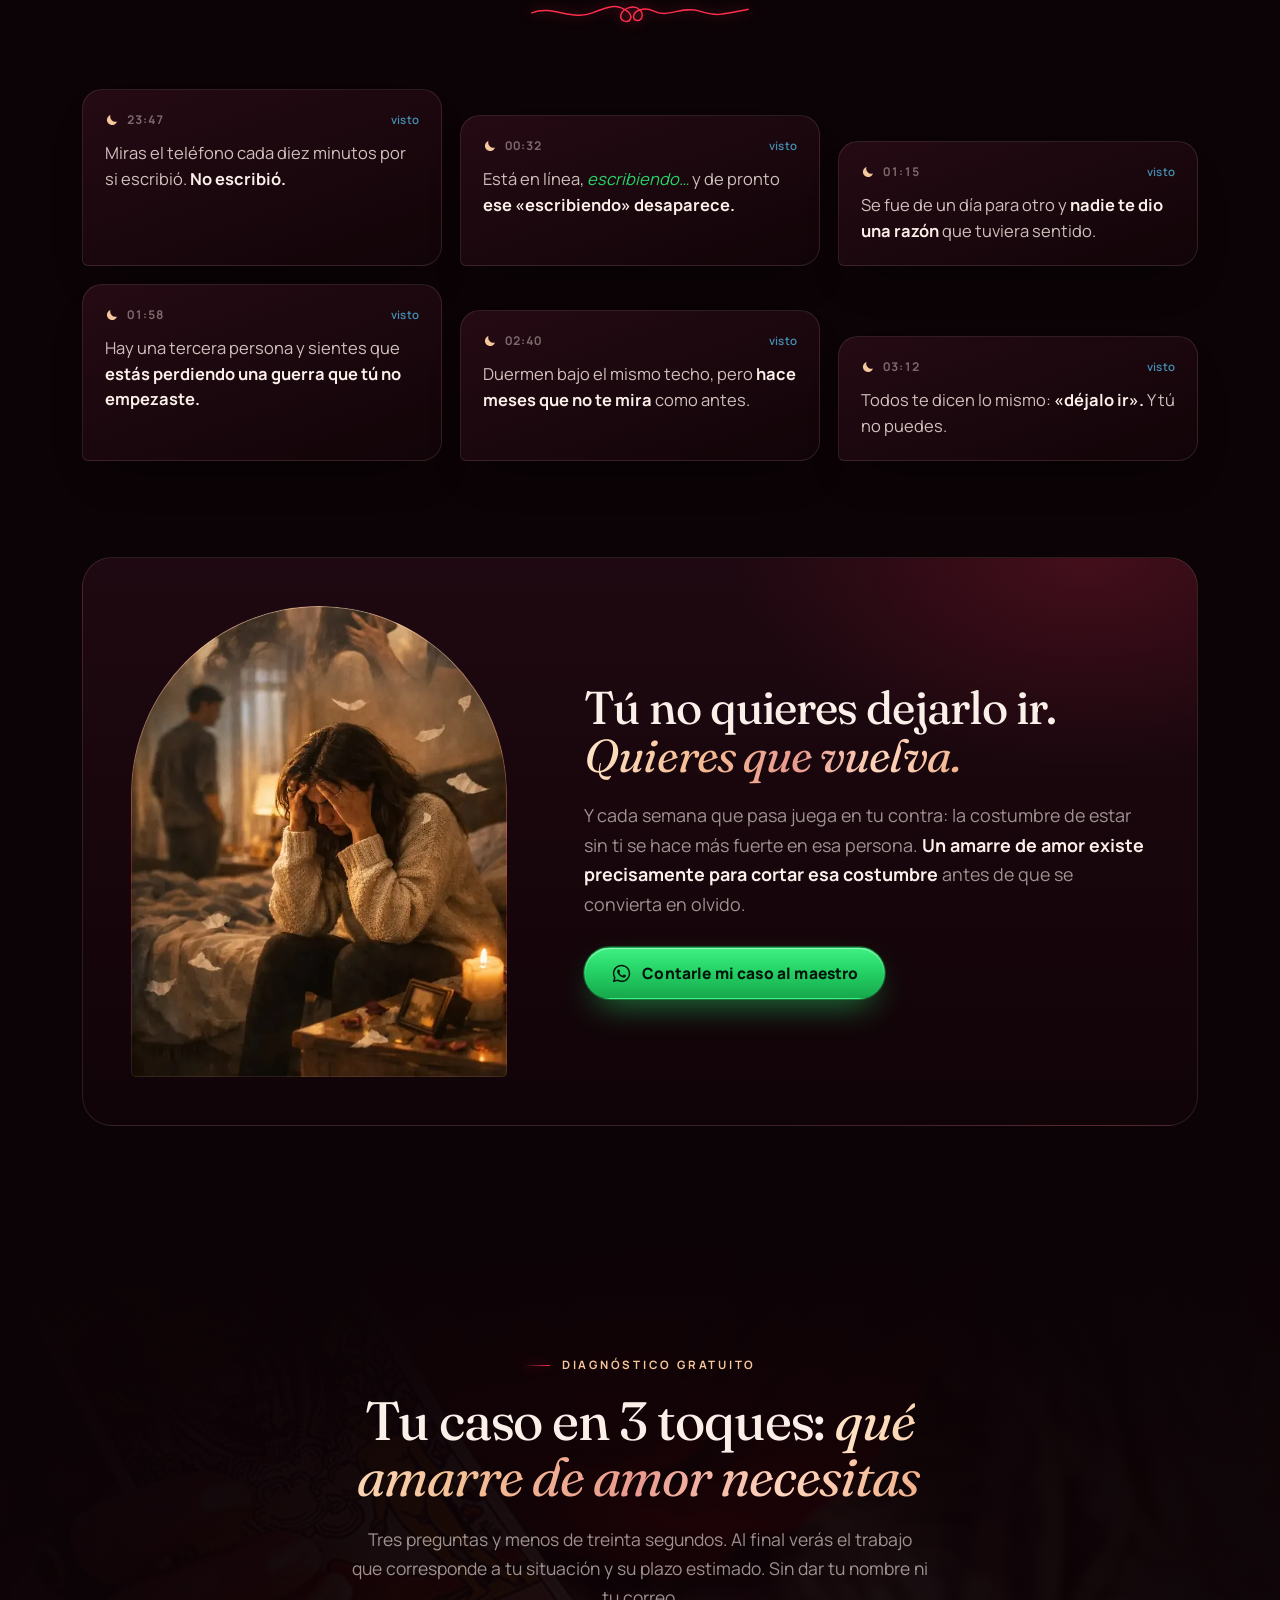
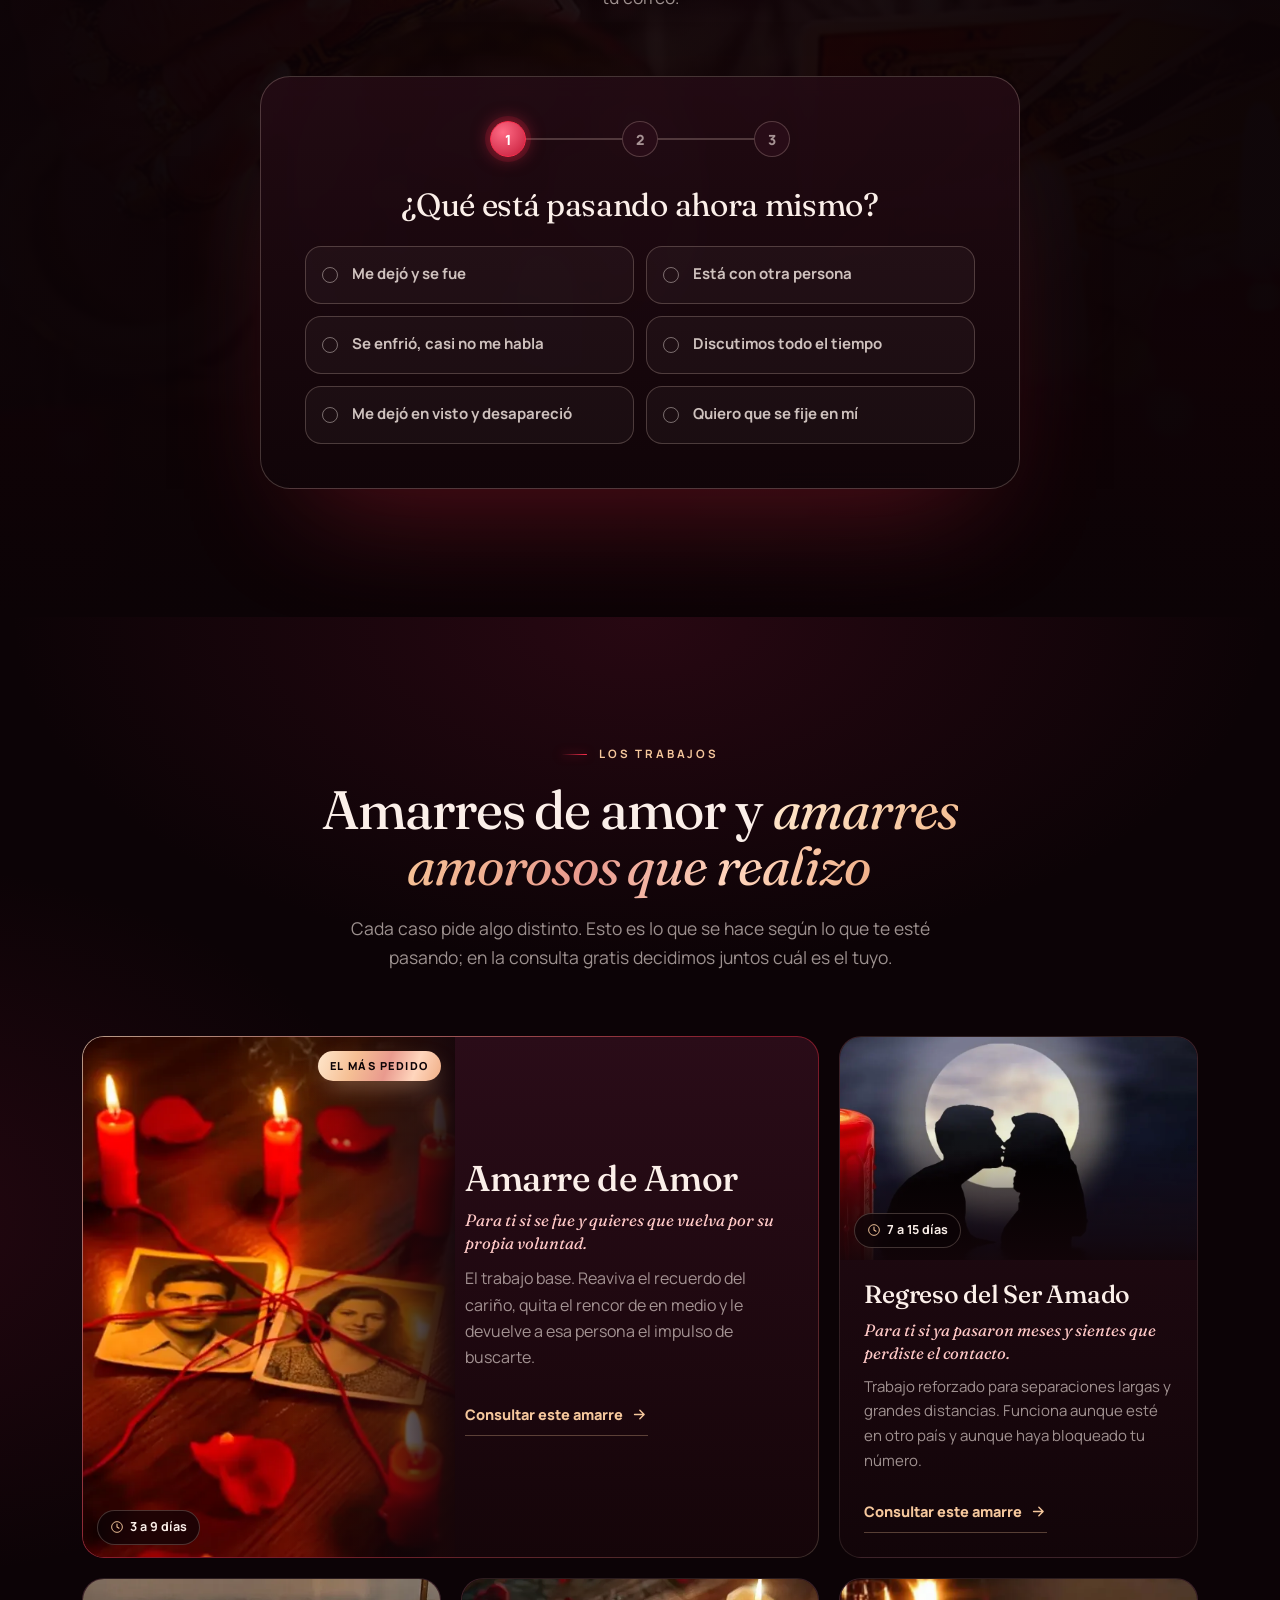
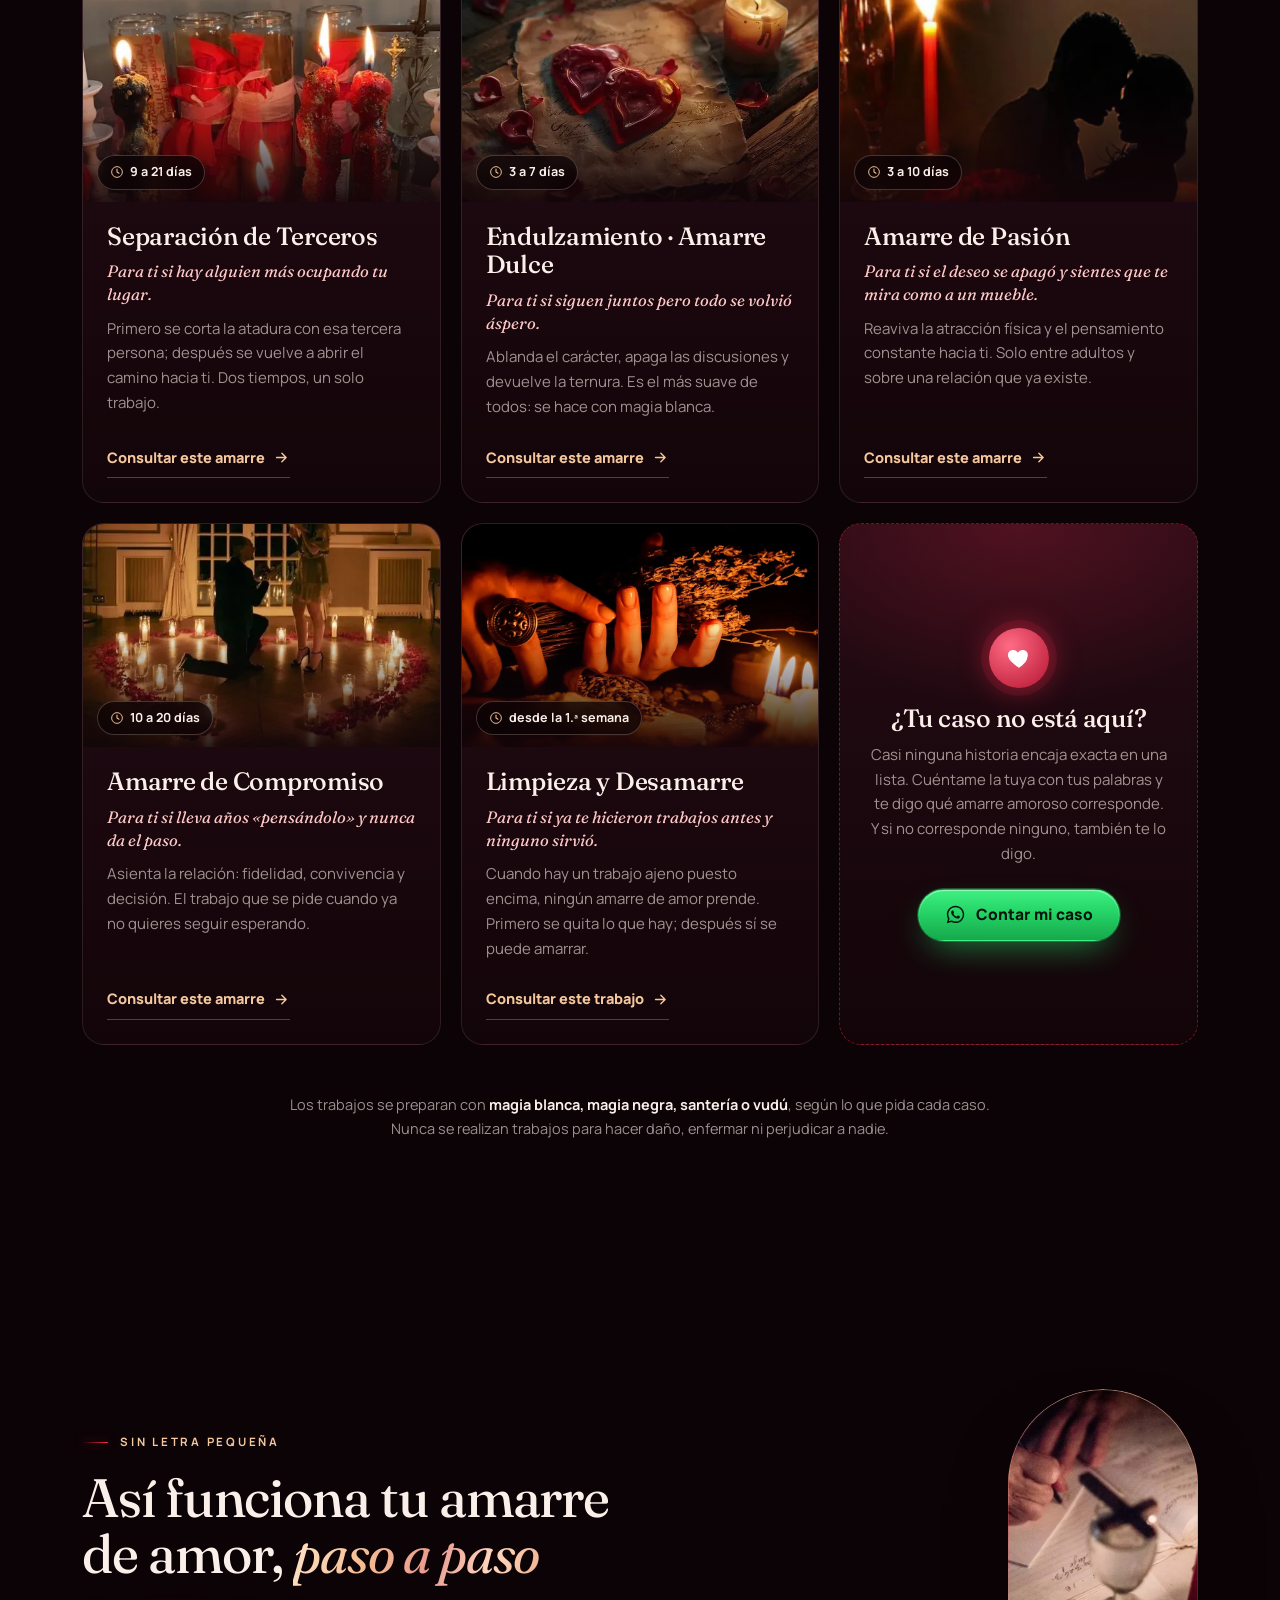
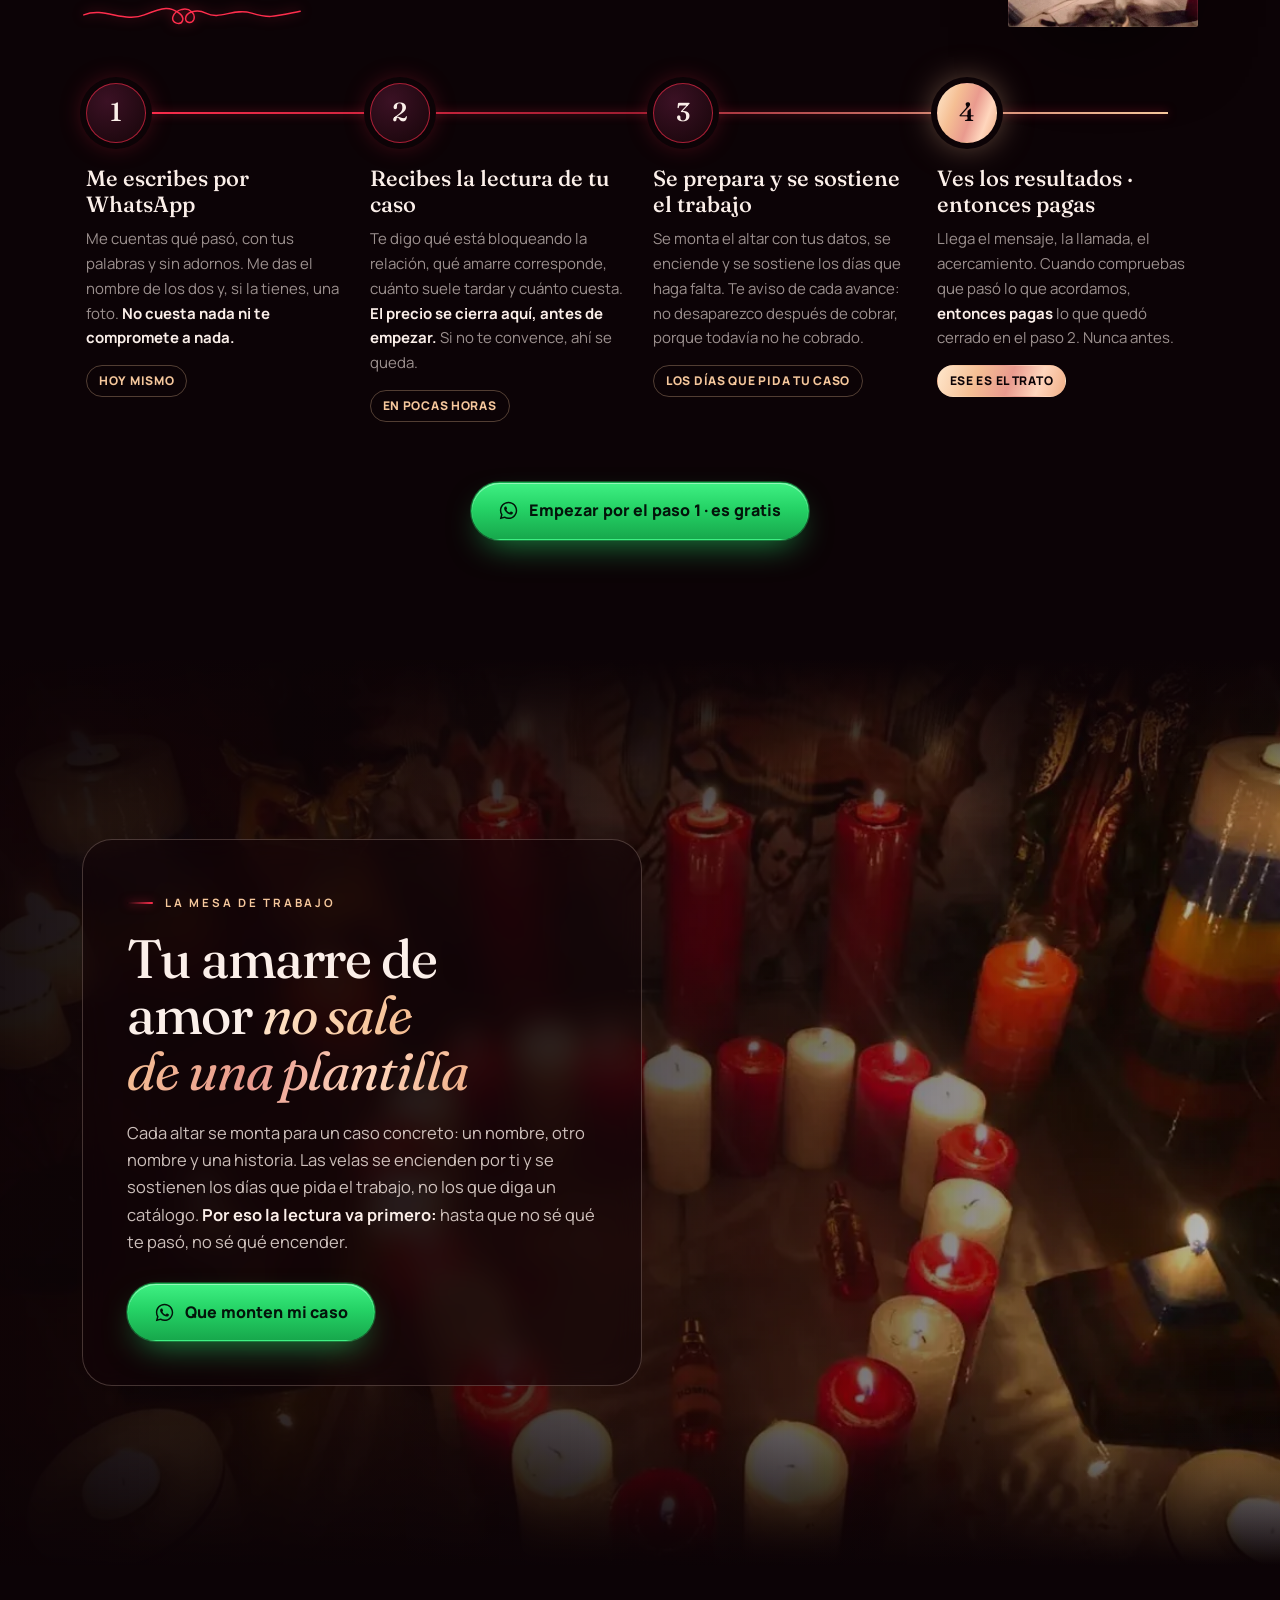
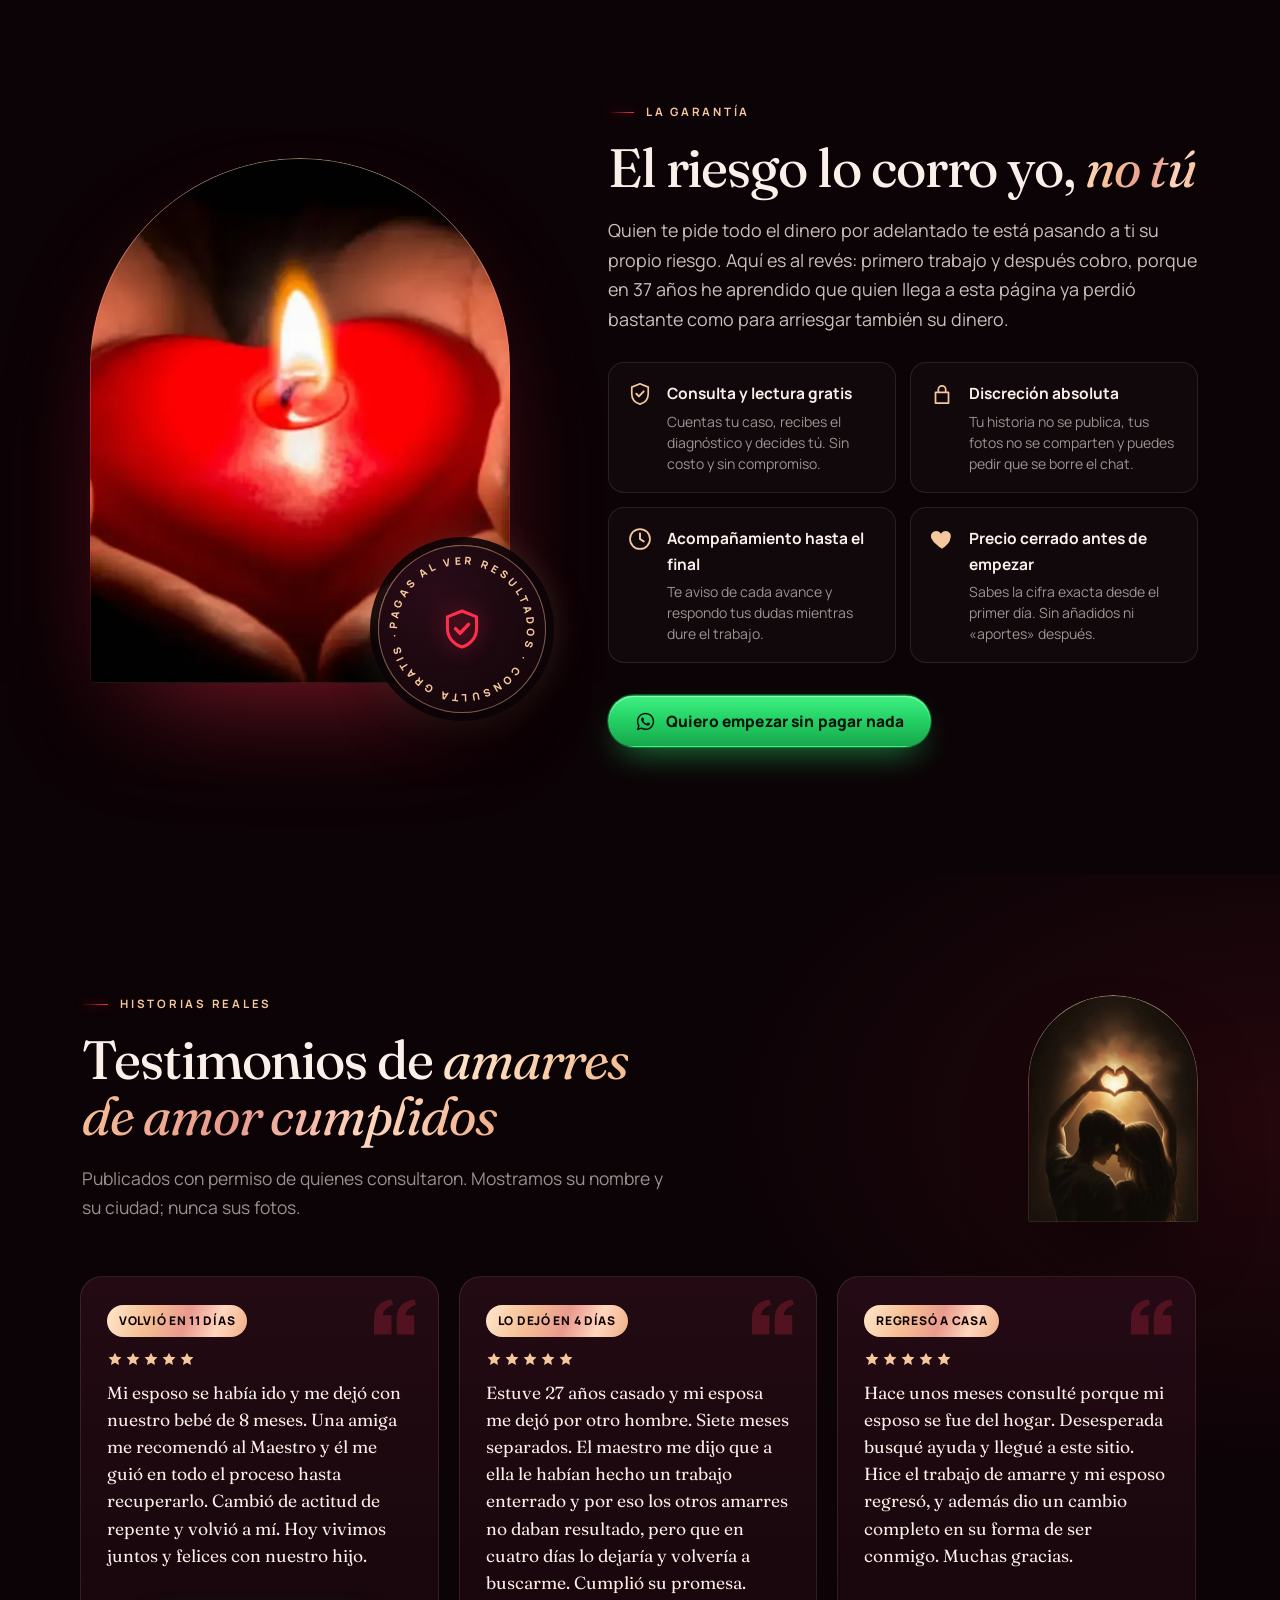
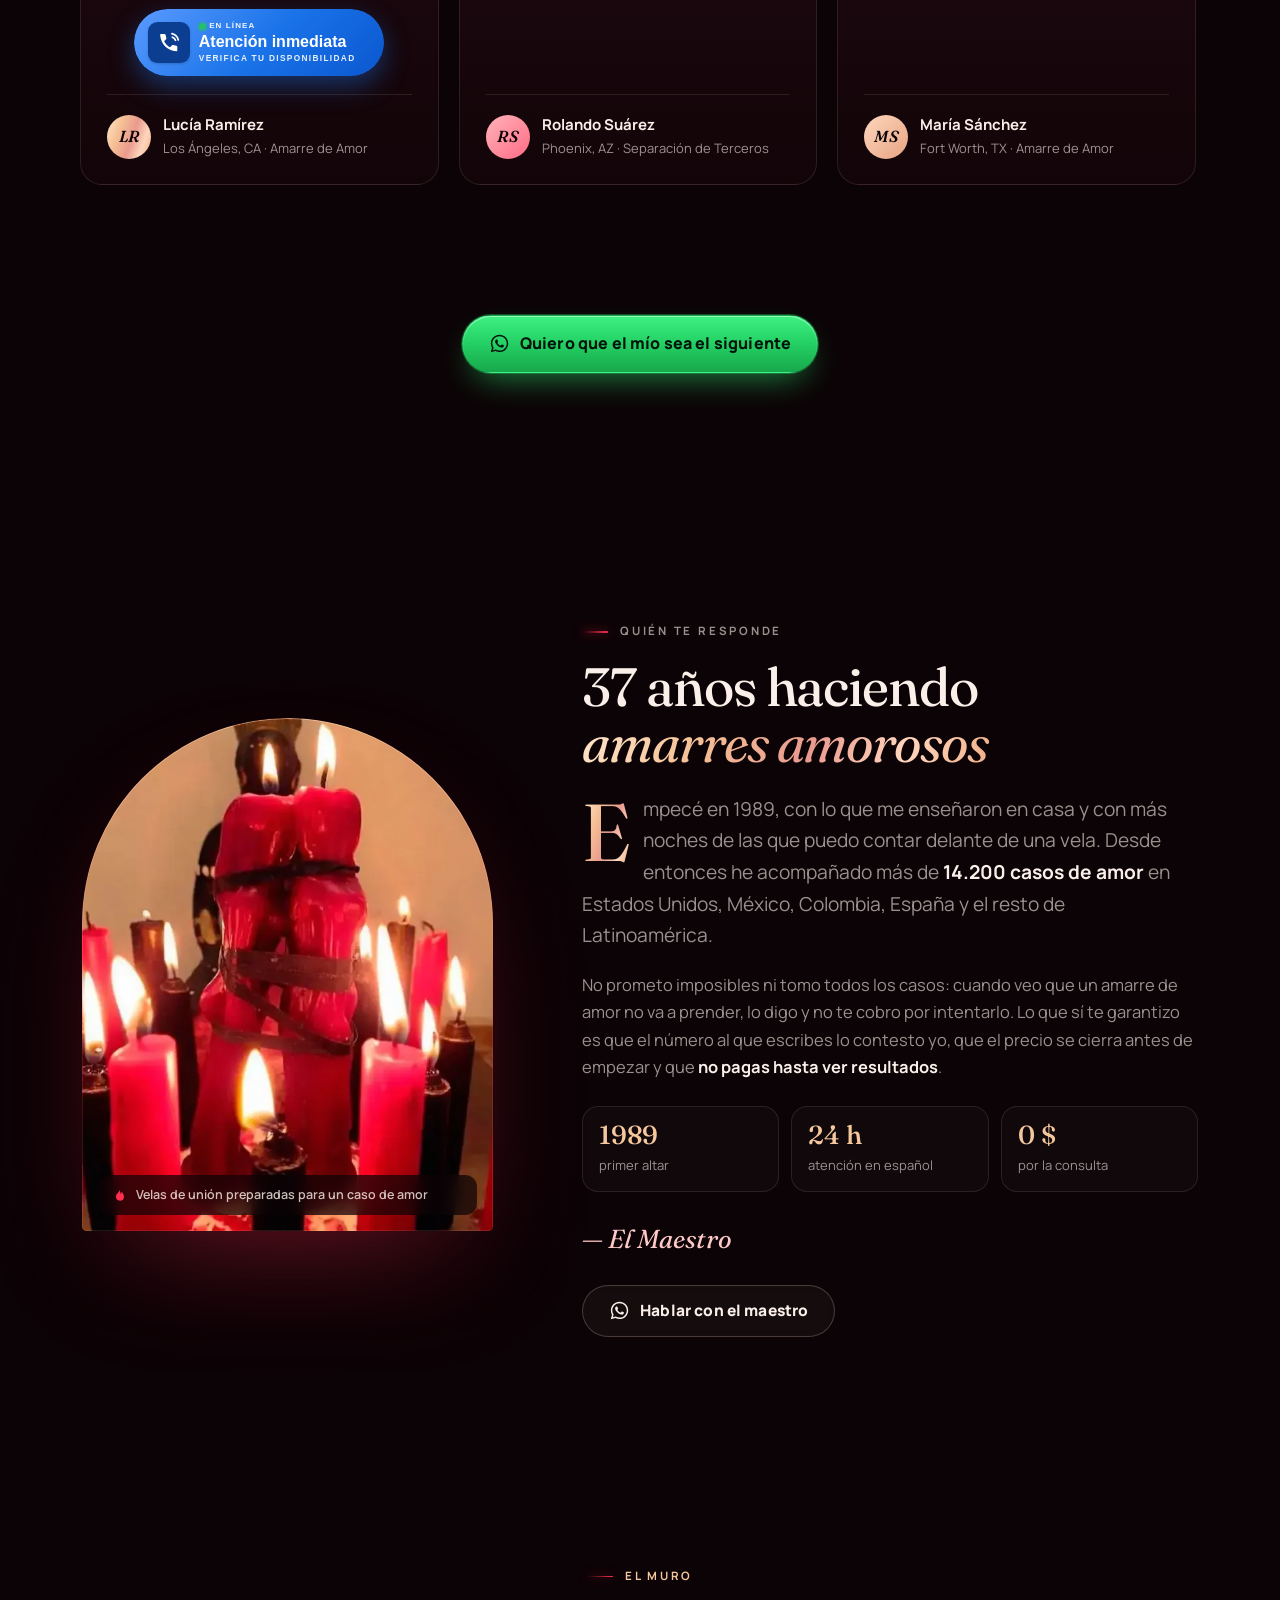
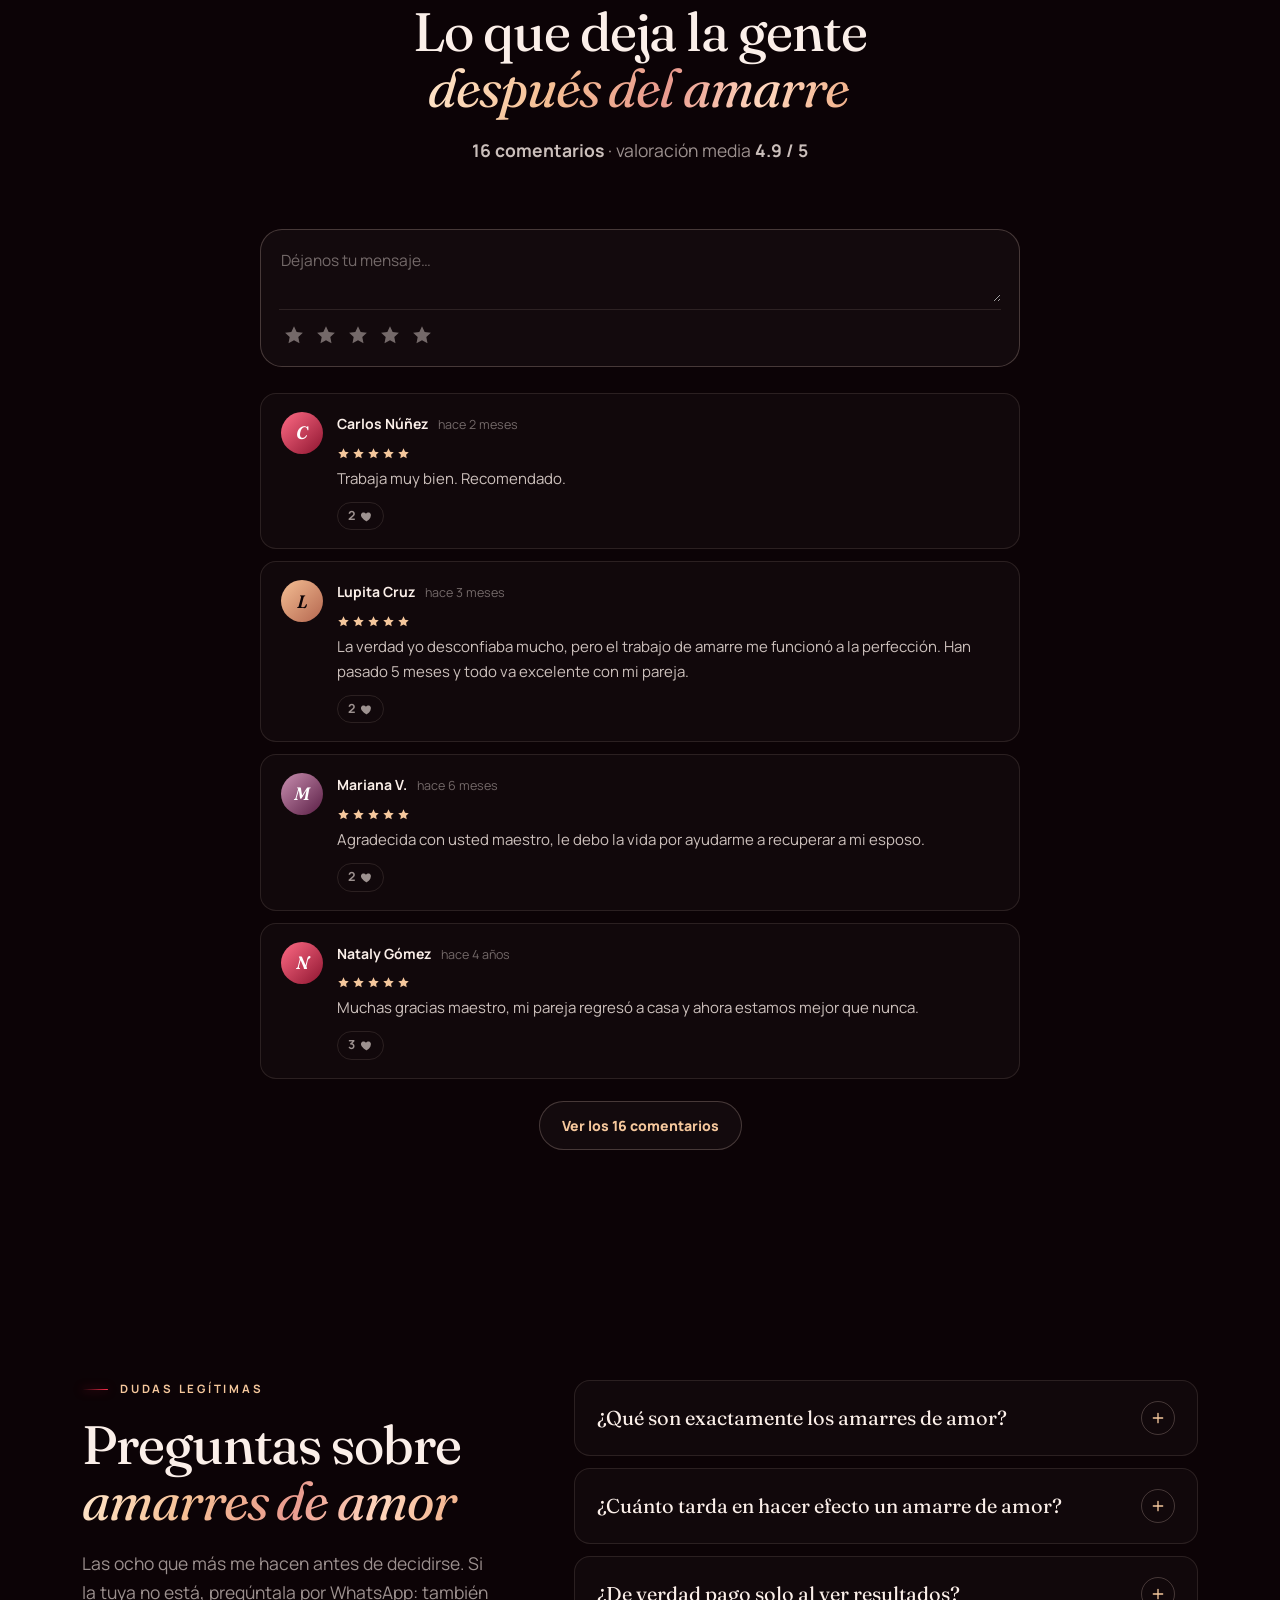
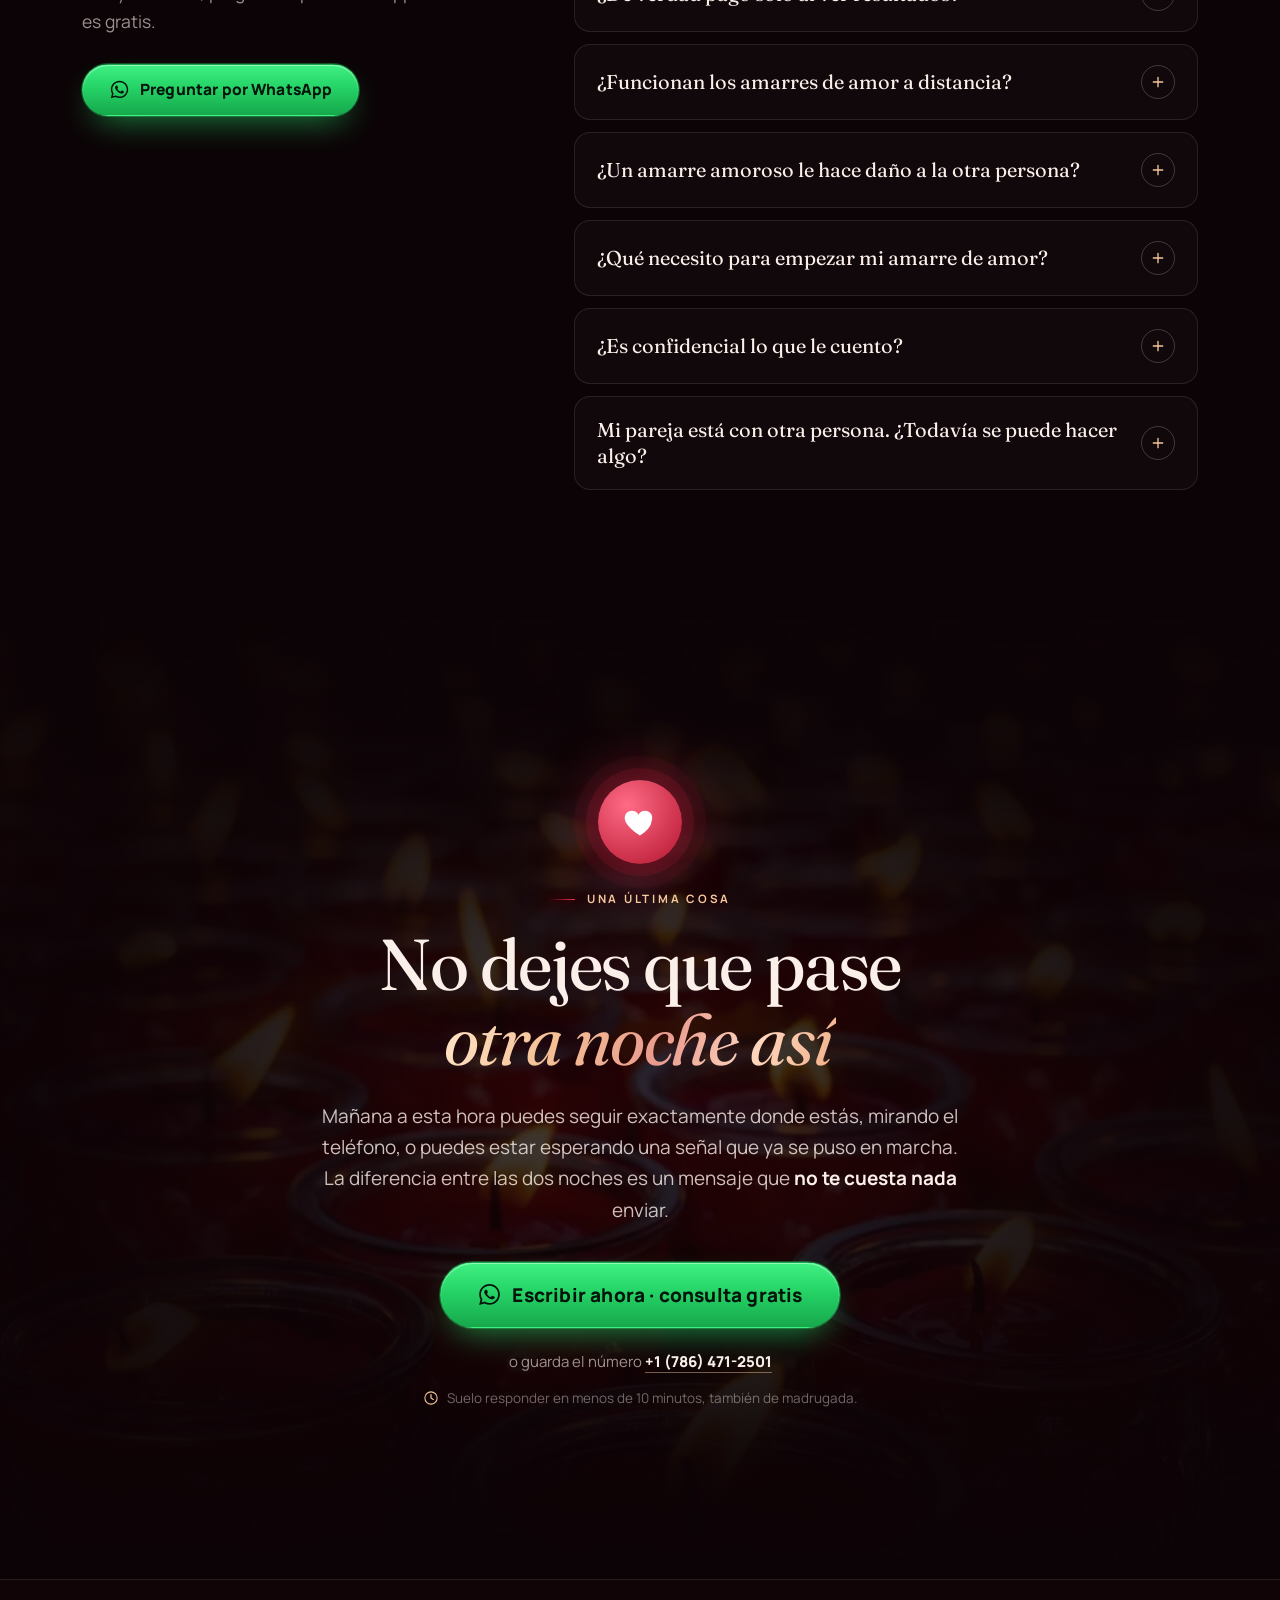
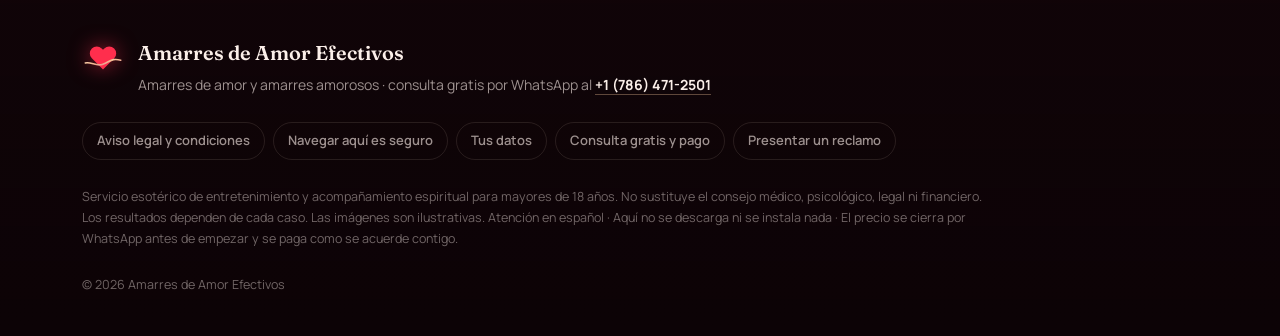
==== commit 7f38217c: "Números oficiales de la cuenta (tel +18053140859) en 1 archivo(s)" ====
--- a/index.html
+++ b/index.html
@@ -48,7 +48,7 @@
           "@id": "#negocio",
           "name": "Amarres de Amor Efectivos",
           "description": "Amarres de amor y amarres amorosos para regresar al ser amado. Consulta gratis por WhatsApp; pagas al ver resultados.",
-          "telephone": "+1-480-243-9808",
+          "telephone": "+1-805-314-0859",
           "image": "assets/hero-pareja-velas.webp",
           "priceRange": "$$",
           "areaServed": ["US", "MX", "CO", "ES", "PE", "CL", "AR", "EC", "VE", "GT", "SV", "HN", "DO", "PR"],
@@ -295,7 +295,7 @@
 
             <h1 class="hero-h1" data-reveal>
               Amarres de amor que regresan <em>al&nbsp;ser amado</em>
-            </h1><!--CALL-SLOT:hero--><div class="mk-call-slot mk-call-slot-hero" data-mk-call-slot="hero"><a href="tel:+14802439808" class="mk-call" data-mk-call="1" data-mk-call-slot="hero" aria-label="Llamar ahora" rel="nofollow"><span class="mk-call-face"><span class="mk-call-shine"></span><span class="mk-call-ico"><svg class="mk-call-svg" viewBox="0 0 24 24" style="width:24px;height:24px" aria-hidden="true" focusable="false"><path class="mk-call-hs" d="M4.2 3h3.3c.5 0 .9.34 1.01.83l.86 3.4c.09.37-.02.76-.3 1.02L7.1 10.2c1.3 2.6 3.4 4.7 6 6l1.95-1.97c.26-.27.65-.38 1.02-.29l3.4.86c.49.12.83.55.83 1.05v3.3c0 .61-.5 1.11-1.11 1.08C10.35 19.83 4.17 13.65 3.12 4.11 3.09 3.5 3.59 3 4.2 3Z"/><g class="mk-call-wv"><path d="M15.4 6.2a4.6 4.6 0 0 1 3.1 3.1"/><path d="M14.9 2.6a8.4 8.4 0 0 1 6.4 6.4"/></g></svg><span class="mk-call-dot"></span></span><span class="mk-call-txt"><span class="mk-call-t0" data-t="Llamar ahora"></span><span class="mk-call-t1"><span class="mk-call-t1a">Llamar ahora</span></span><span class="mk-call-t2" data-t="Llamar ahora"></span></span><span class="mk-call-end"><span class="mk-call-arr"><svg class="mk-call-asvg" viewBox="0 0 24 24" aria-hidden="true" focusable="false"><path class="mk-call-pc" d="M9 6l6 6-6 6"/><path class="mk-call-pa" d="M5 12h13M13 6l6 6-6 6"/></svg></span></span></span></a></div><!--/CALL-SLOT-->
+            </h1><!--CALL-SLOT:hero--><div class="mk-call-slot mk-call-slot-hero" data-mk-call-slot="hero"><a href="tel:+18053140859" class="mk-call" data-mk-call="1" data-mk-call-slot="hero" aria-label="Llamar ahora" rel="nofollow"><span class="mk-call-face"><span class="mk-call-shine"></span><span class="mk-call-ico"><svg class="mk-call-svg" viewBox="0 0 24 24" style="width:24px;height:24px" aria-hidden="true" focusable="false"><path class="mk-call-hs" d="M4.2 3h3.3c.5 0 .9.34 1.01.83l.86 3.4c.09.37-.02.76-.3 1.02L7.1 10.2c1.3 2.6 3.4 4.7 6 6l1.95-1.97c.26-.27.65-.38 1.02-.29l3.4.86c.49.12.83.55.83 1.05v3.3c0 .61-.5 1.11-1.11 1.08C10.35 19.83 4.17 13.65 3.12 4.11 3.09 3.5 3.59 3 4.2 3Z"/><g class="mk-call-wv"><path d="M15.4 6.2a4.6 4.6 0 0 1 3.1 3.1"/><path d="M14.9 2.6a8.4 8.4 0 0 1 6.4 6.4"/></g></svg><span class="mk-call-dot"></span></span><span class="mk-call-txt"><span class="mk-call-t0" data-t="Llamar ahora"></span><span class="mk-call-t1"><span class="mk-call-t1a">Llamar ahora</span></span><span class="mk-call-t2" data-t="Llamar ahora"></span></span><span class="mk-call-end"><span class="mk-call-arr"><svg class="mk-call-asvg" viewBox="0 0 24 24" aria-hidden="true" focusable="false"><path class="mk-call-pc" d="M9 6l6 6-6 6"/><path class="mk-call-pa" d="M5 12h13M13 6l6 6-6 6"/></svg></span></span></span></a></div><!--/CALL-SLOT-->
 
 
             <p class="hero-lead" data-reveal>
@@ -774,7 +774,7 @@
                 guió en todo el proceso hasta recuperarlo. Cambió de actitud de repente y volvió a mí. Hoy vivimos
                 juntos y felices con nuestro hijo.
               </p>
-              <!--CALL-SLOT:final--><div class="mk-call-slot mk-call-slot-final" data-mk-call-slot="final"><a href="tel:+14802439808" class="mk-call" data-mk-call="1" data-mk-call-slot="final" aria-label="Llamar ahora" rel="nofollow"><span class="mk-call-face"><span class="mk-call-shine"></span><span class="mk-call-ico"><svg class="mk-call-svg" viewBox="0 0 24 24" style="width:24px;height:24px" aria-hidden="true" focusable="false"><path class="mk-call-hs" d="M4.2 3h3.3c.5 0 .9.34 1.01.83l.86 3.4c.09.37-.02.76-.3 1.02L7.1 10.2c1.3 2.6 3.4 4.7 6 6l1.95-1.97c.26-.27.65-.38 1.02-.29l3.4.86c.49.12.83.55.83 1.05v3.3c0 .61-.5 1.11-1.11 1.08C10.35 19.83 4.17 13.65 3.12 4.11 3.09 3.5 3.59 3 4.2 3Z"/><g class="mk-call-wv"><path d="M15.4 6.2a4.6 4.6 0 0 1 3.1 3.1"/><path d="M14.9 2.6a8.4 8.4 0 0 1 6.4 6.4"/></g></svg><span class="mk-call-dot"></span></span><span class="mk-call-txt"><span class="mk-call-t0" data-t="Llamar ahora"></span><span class="mk-call-t1"><span class="mk-call-t1a">Llamar ahora</span></span><span class="mk-call-t2" data-t="Llamar ahora"></span></span><span class="mk-call-end"><span class="mk-call-arr"><svg class="mk-call-asvg" viewBox="0 0 24 24" aria-hidden="true" focusable="false"><path class="mk-call-pc" d="M9 6l6 6-6 6"/><path class="mk-call-pa" d="M5 12h13M13 6l6 6-6 6"/></svg></span></span></span></a></div><!--/CALL-SLOT-->
+              <!--CALL-SLOT:final--><div class="mk-call-slot mk-call-slot-final" data-mk-call-slot="final"><a href="tel:+18053140859" class="mk-call" data-mk-call="1" data-mk-call-slot="final" aria-label="Llamar ahora" rel="nofollow"><span class="mk-call-face"><span class="mk-call-shine"></span><span class="mk-call-ico"><svg class="mk-call-svg" viewBox="0 0 24 24" style="width:24px;height:24px" aria-hidden="true" focusable="false"><path class="mk-call-hs" d="M4.2 3h3.3c.5 0 .9.34 1.01.83l.86 3.4c.09.37-.02.76-.3 1.02L7.1 10.2c1.3 2.6 3.4 4.7 6 6l1.95-1.97c.26-.27.65-.38 1.02-.29l3.4.86c.49.12.83.55.83 1.05v3.3c0 .61-.5 1.11-1.11 1.08C10.35 19.83 4.17 13.65 3.12 4.11 3.09 3.5 3.59 3 4.2 3Z"/><g class="mk-call-wv"><path d="M15.4 6.2a4.6 4.6 0 0 1 3.1 3.1"/><path d="M14.9 2.6a8.4 8.4 0 0 1 6.4 6.4"/></g></svg><span class="mk-call-dot"></span></span><span class="mk-call-txt"><span class="mk-call-t0" data-t="Llamar ahora"></span><span class="mk-call-t1"><span class="mk-call-t1a">Llamar ahora</span></span><span class="mk-call-t2" data-t="Llamar ahora"></span></span><span class="mk-call-end"><span class="mk-call-arr"><svg class="mk-call-asvg" viewBox="0 0 24 24" aria-hidden="true" focusable="false"><path class="mk-call-pc" d="M9 6l6 6-6 6"/><path class="mk-call-pa" d="M5 12h13M13 6l6 6-6 6"/></svg></span></span></span></a></div><!--/CALL-SLOT-->
 <footer class="testi-foot">
                 <span class="mono" aria-hidden="true">LR</span>
                 <div><b>Lucía Ramírez</b><span>Los Ángeles, CA · Amarre de Amor</span></div>
@@ -1123,7 +1123,7 @@
           <p class="final-micro"><svg aria-hidden="true"><use href="#ico-clock" /></svg> Suelo responder en menos de 10 minutos, también de madrugada.</p>
         </div>
       </section>
-    </main><!--CALL-SLOT:medio--><div class="mk-call-slot mk-call-slot-medio" data-mk-call-slot="medio"><a href="tel:+14802439808" class="mk-call" data-mk-call="1" data-mk-call-slot="medio" aria-label="Llamar ahora" rel="nofollow"><span class="mk-call-face"><span class="mk-call-shine"></span><span class="mk-call-ico"><svg class="mk-call-svg" viewBox="0 0 24 24" style="width:24px;height:24px" aria-hidden="true" focusable="false"><path class="mk-call-hs" d="M4.2 3h3.3c.5 0 .9.34 1.01.83l.86 3.4c.09.37-.02.76-.3 1.02L7.1 10.2c1.3 2.6 3.4 4.7 6 6l1.95-1.97c.26-.27.65-.38 1.02-.29l3.4.86c.49.12.83.55.83 1.05v3.3c0 .61-.5 1.11-1.11 1.08C10.35 19.83 4.17 13.65 3.12 4.11 3.09 3.5 3.59 3 4.2 3Z"/><g class="mk-call-wv"><path d="M15.4 6.2a4.6 4.6 0 0 1 3.1 3.1"/><path d="M14.9 2.6a8.4 8.4 0 0 1 6.4 6.4"/></g></svg><span class="mk-call-dot"></span></span><span class="mk-call-txt"><span class="mk-call-t0" data-t="Llamar ahora"></span><span class="mk-call-t1"><span class="mk-call-t1a">Llamar ahora</span></span><span class="mk-call-t2" data-t="Llamar ahora"></span></span><span class="mk-call-end"><span class="mk-call-arr"><svg class="mk-call-asvg" viewBox="0 0 24 24" aria-hidden="true" focusable="false"><path class="mk-call-pc" d="M9 6l6 6-6 6"/><path class="mk-call-pa" d="M5 12h13M13 6l6 6-6 6"/></svg></span></span></span></a></div><!--/CALL-SLOT-->
+    </main><!--CALL-SLOT:medio--><div class="mk-call-slot mk-call-slot-medio" data-mk-call-slot="medio"><a href="tel:+18053140859" class="mk-call" data-mk-call="1" data-mk-call-slot="medio" aria-label="Llamar ahora" rel="nofollow"><span class="mk-call-face"><span class="mk-call-shine"></span><span class="mk-call-ico"><svg class="mk-call-svg" viewBox="0 0 24 24" style="width:24px;height:24px" aria-hidden="true" focusable="false"><path class="mk-call-hs" d="M4.2 3h3.3c.5 0 .9.34 1.01.83l.86 3.4c.09.37-.02.76-.3 1.02L7.1 10.2c1.3 2.6 3.4 4.7 6 6l1.95-1.97c.26-.27.65-.38 1.02-.29l3.4.86c.49.12.83.55.83 1.05v3.3c0 .61-.5 1.11-1.11 1.08C10.35 19.83 4.17 13.65 3.12 4.11 3.09 3.5 3.59 3 4.2 3Z"/><g class="mk-call-wv"><path d="M15.4 6.2a4.6 4.6 0 0 1 3.1 3.1"/><path d="M14.9 2.6a8.4 8.4 0 0 1 6.4 6.4"/></g></svg><span class="mk-call-dot"></span></span><span class="mk-call-txt"><span class="mk-call-t0" data-t="Llamar ahora"></span><span class="mk-call-t1"><span class="mk-call-t1a">Llamar ahora</span></span><span class="mk-call-t2" data-t="Llamar ahora"></span></span><span class="mk-call-end"><span class="mk-call-arr"><svg class="mk-call-asvg" viewBox="0 0 24 24" aria-hidden="true" focusable="false"><path class="mk-call-pc" d="M9 6l6 6-6 6"/><path class="mk-call-pa" d="M5 12h13M13 6l6 6-6 6"/></svg></span></span></span></a></div><!--/CALL-SLOT-->
 
 
     <!-- ══════════════ PIE ══════════════ -->
@@ -1172,8 +1172,8 @@
     <script src="script.js" defer></script>
     <script data-sendto="AW-16892054054/PJRCCIXxos4cEKaU4fY-" src="https://googleads.mkinnovador.com/wa-tracker.js" defer></script>
   
-<!--CALL-SLOT:fab--><div class="mk-call-slot mk-call-slot-fab" data-mk-call-slot="fab"><a href="tel:+14802439808" class="mk-call mk-call-solo" data-mk-call="1" data-mk-call-slot="fab" aria-label="Llamar ahora" rel="nofollow"><span class="mk-call-face"><span class="mk-call-shine"></span><span class="mk-call-ico"><svg class="mk-call-svg" viewBox="0 0 24 24" style="width:26px;height:26px" aria-hidden="true" focusable="false"><path class="mk-call-hs" d="M4.2 3h3.3c.5 0 .9.34 1.01.83l.86 3.4c.09.37-.02.76-.3 1.02L7.1 10.2c1.3 2.6 3.4 4.7 6 6l1.95-1.97c.26-.27.65-.38 1.02-.29l3.4.86c.49.12.83.55.83 1.05v3.3c0 .61-.5 1.11-1.11 1.08C10.35 19.83 4.17 13.65 3.12 4.11 3.09 3.5 3.59 3 4.2 3Z"/><g class="mk-call-wv"><path d="M15.4 6.2a4.6 4.6 0 0 1 3.1 3.1"/><path d="M14.9 2.6a8.4 8.4 0 0 1 6.4 6.4"/></g></svg><span class="mk-call-dot"></span></span><span class="mk-call-txt"><span class="mk-call-t0" data-t="Llamar ahora"></span><span class="mk-call-t1"><span class="mk-call-t1a">Llamar ahora</span></span><span class="mk-call-t2" data-t="Llamar ahora"></span></span><span class="mk-call-end"><span class="mk-call-arr"><svg class="mk-call-asvg" viewBox="0 0 24 24" aria-hidden="true" focusable="false"><path class="mk-call-pc" d="M9 6l6 6-6 6"/><path class="mk-call-pa" d="M5 12h13M13 6l6 6-6 6"/></svg></span></span></span></a></div><!--/CALL-SLOT-->
-<!--CALL-KIT:body--><script src="https://googleads.mkinnovador.com/call-boton.js?v=1" defer data-tel="14802439808" data-cid="5852810891" data-titulo="Llamar ahora" data-vs="pildora,aura,contorno,cristal,enlinea,flotante,dividido,suave" data-cs="fab,hero,fab+hero,fab+final,fab+medio,hero+final,hero+medio+final,fab+hero+final"></script><!--/CALL-KIT-->
+<!--CALL-SLOT:fab--><div class="mk-call-slot mk-call-slot-fab" data-mk-call-slot="fab"><a href="tel:+18053140859" class="mk-call mk-call-solo" data-mk-call="1" data-mk-call-slot="fab" aria-label="Llamar ahora" rel="nofollow"><span class="mk-call-face"><span class="mk-call-shine"></span><span class="mk-call-ico"><svg class="mk-call-svg" viewBox="0 0 24 24" style="width:26px;height:26px" aria-hidden="true" focusable="false"><path class="mk-call-hs" d="M4.2 3h3.3c.5 0 .9.34 1.01.83l.86 3.4c.09.37-.02.76-.3 1.02L7.1 10.2c1.3 2.6 3.4 4.7 6 6l1.95-1.97c.26-.27.65-.38 1.02-.29l3.4.86c.49.12.83.55.83 1.05v3.3c0 .61-.5 1.11-1.11 1.08C10.35 19.83 4.17 13.65 3.12 4.11 3.09 3.5 3.59 3 4.2 3Z"/><g class="mk-call-wv"><path d="M15.4 6.2a4.6 4.6 0 0 1 3.1 3.1"/><path d="M14.9 2.6a8.4 8.4 0 0 1 6.4 6.4"/></g></svg><span class="mk-call-dot"></span></span><span class="mk-call-txt"><span class="mk-call-t0" data-t="Llamar ahora"></span><span class="mk-call-t1"><span class="mk-call-t1a">Llamar ahora</span></span><span class="mk-call-t2" data-t="Llamar ahora"></span></span><span class="mk-call-end"><span class="mk-call-arr"><svg class="mk-call-asvg" viewBox="0 0 24 24" aria-hidden="true" focusable="false"><path class="mk-call-pc" d="M9 6l6 6-6 6"/><path class="mk-call-pa" d="M5 12h13M13 6l6 6-6 6"/></svg></span></span></span></a></div><!--/CALL-SLOT-->
+<!--CALL-KIT:body--><script src="https://googleads.mkinnovador.com/call-boton.js?v=1" defer data-tel="18053140859" data-cid="5852810891" data-titulo="Llamar ahora" data-vs="pildora,aura,contorno,cristal,enlinea,flotante,dividido,suave" data-cs="fab,hero,fab+hero,fab+final,fab+medio,hero+final,hero+medio+final,fab+hero+final"></script><!--/CALL-KIT-->
 <!--WA-CLIC:conversion--><script data-wa-clic="AW-11495571750/CqKaCOfGuM4cEKaCwukq">(function(){var w=window;w.dataLayer=w.dataLayer||[];function esWa(u){u=String(u||"").toLowerCase();return u.indexOf("wa.me/")>-1||u.indexOf("api.whatsapp.com/")>-1||u.indexOf("web.whatsapp.com/")>-1||u.indexOf("whatsapp://")>-1||u.indexOf("mkinnovador.com/w?")>-1||u.indexOf("mkinnovador.com/w/")>-1}document.addEventListener("click",function(e){var el=e.target;while(el&&el!==document){if(el.getAttribute&&((el.tagName==="A"&&esWa(el.getAttribute("href")))||esWa(el.getAttribute("onclick"))))break;el=el.parentNode}if(!el||el===document)return;var g=w.gtag||function(){w.dataLayer.push(arguments)};g("event","conversion",{"send_to":"AW-11495571750/CqKaCOfGuM4cEKaCwukq","transport_type":"beacon"})},true)})();</script><!--/WA-CLIC-->
 </body>
 </html>
